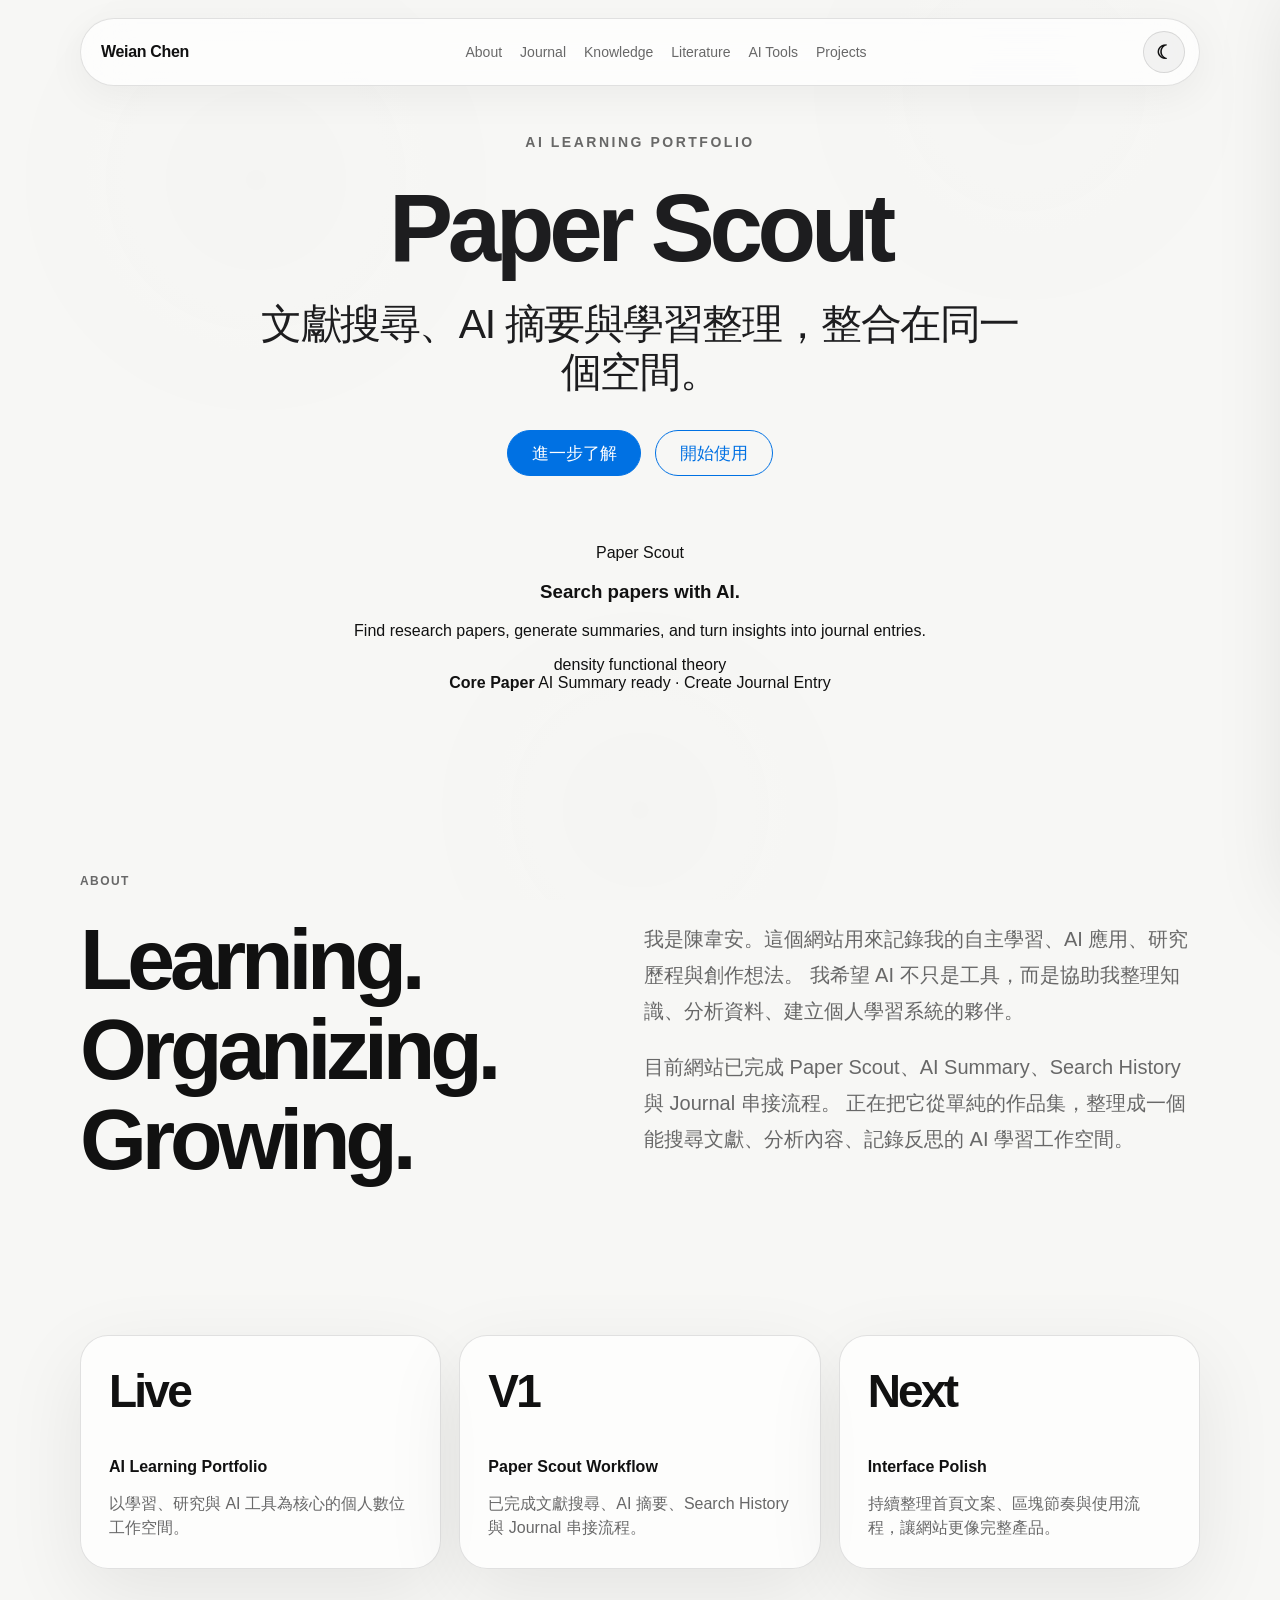
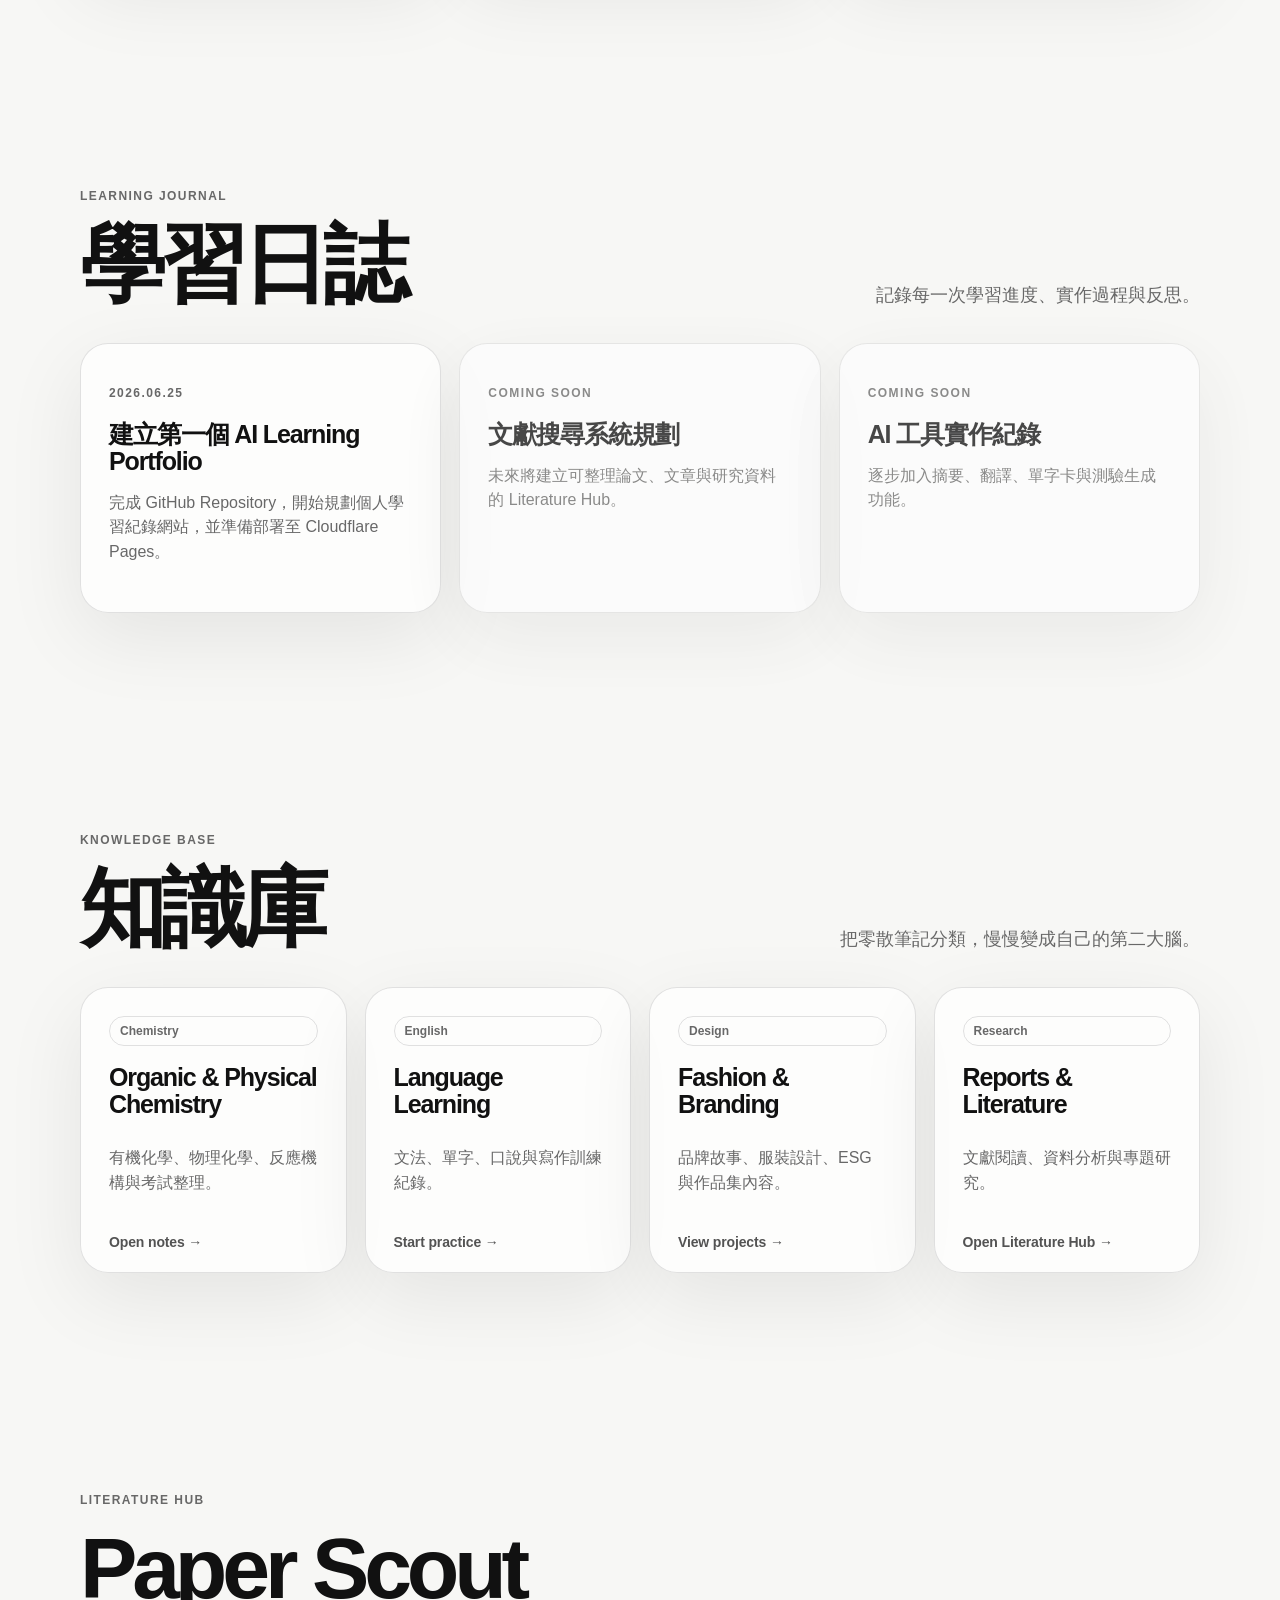
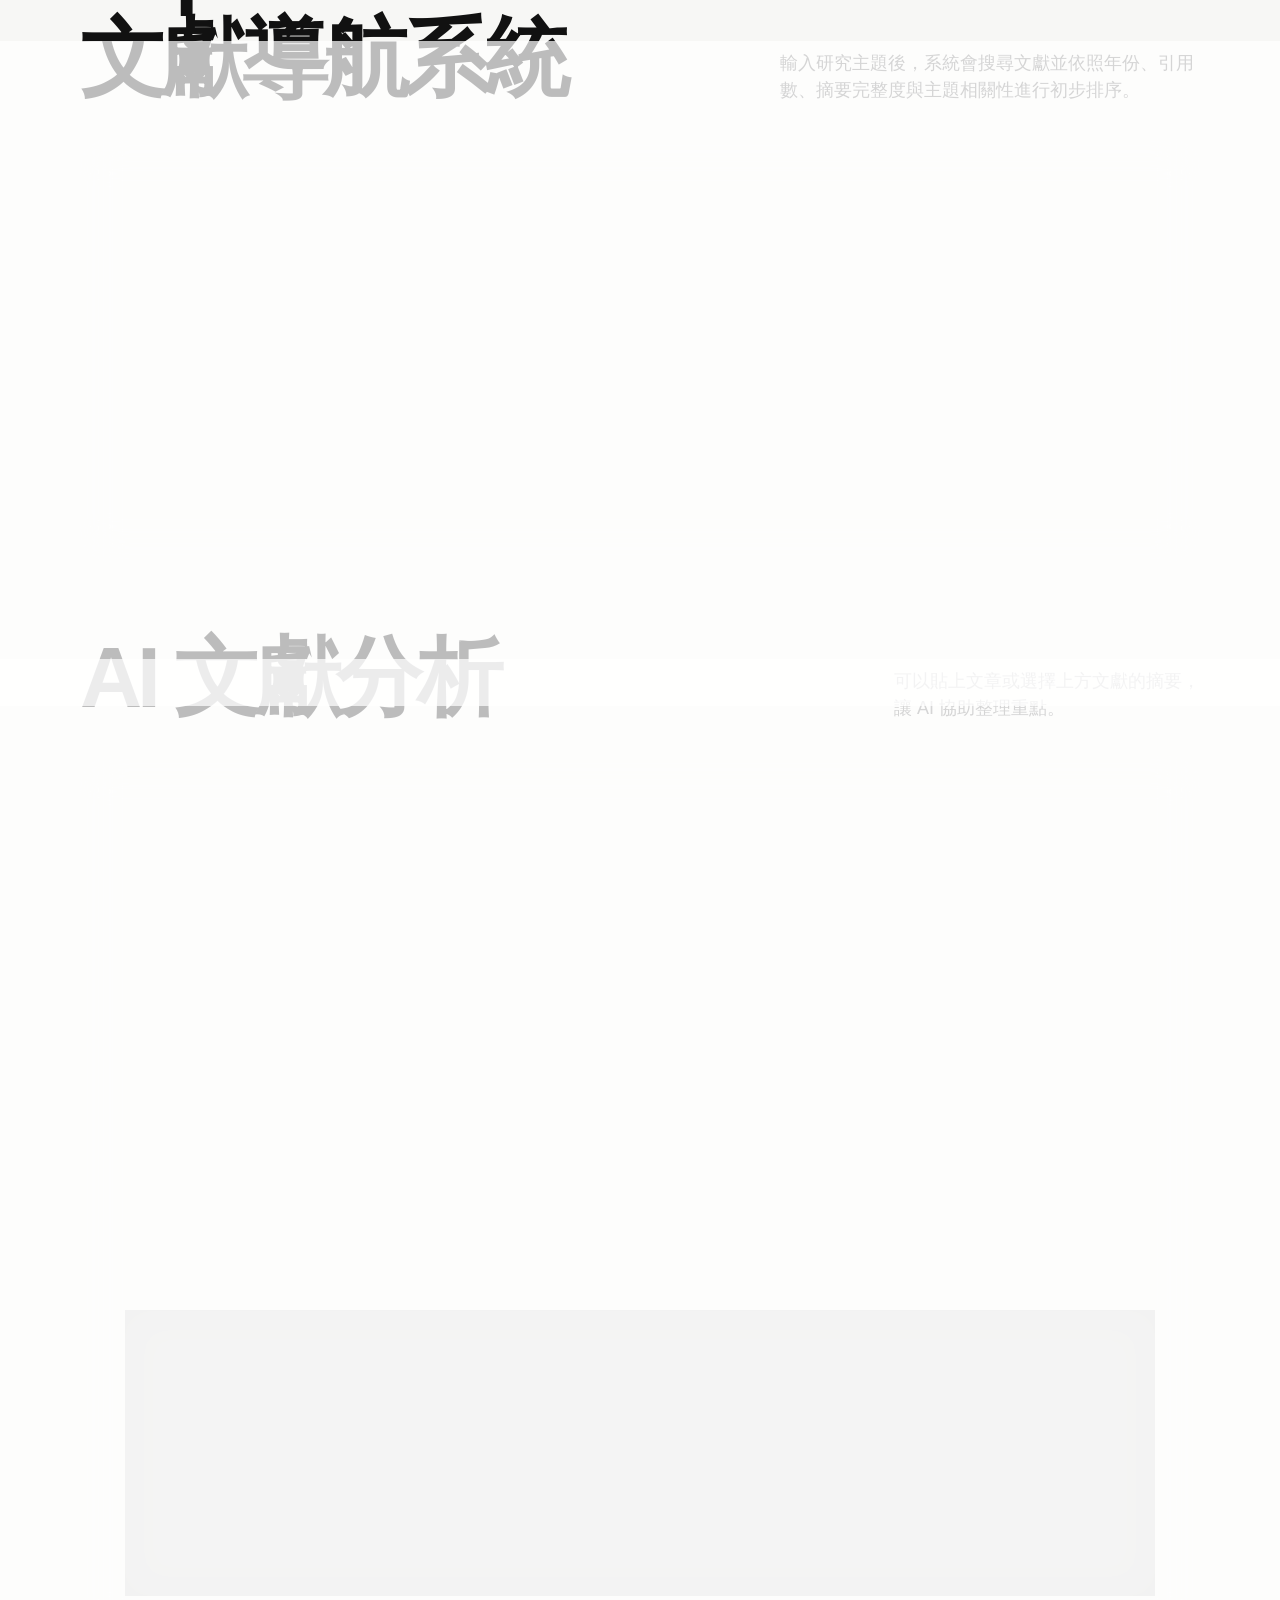
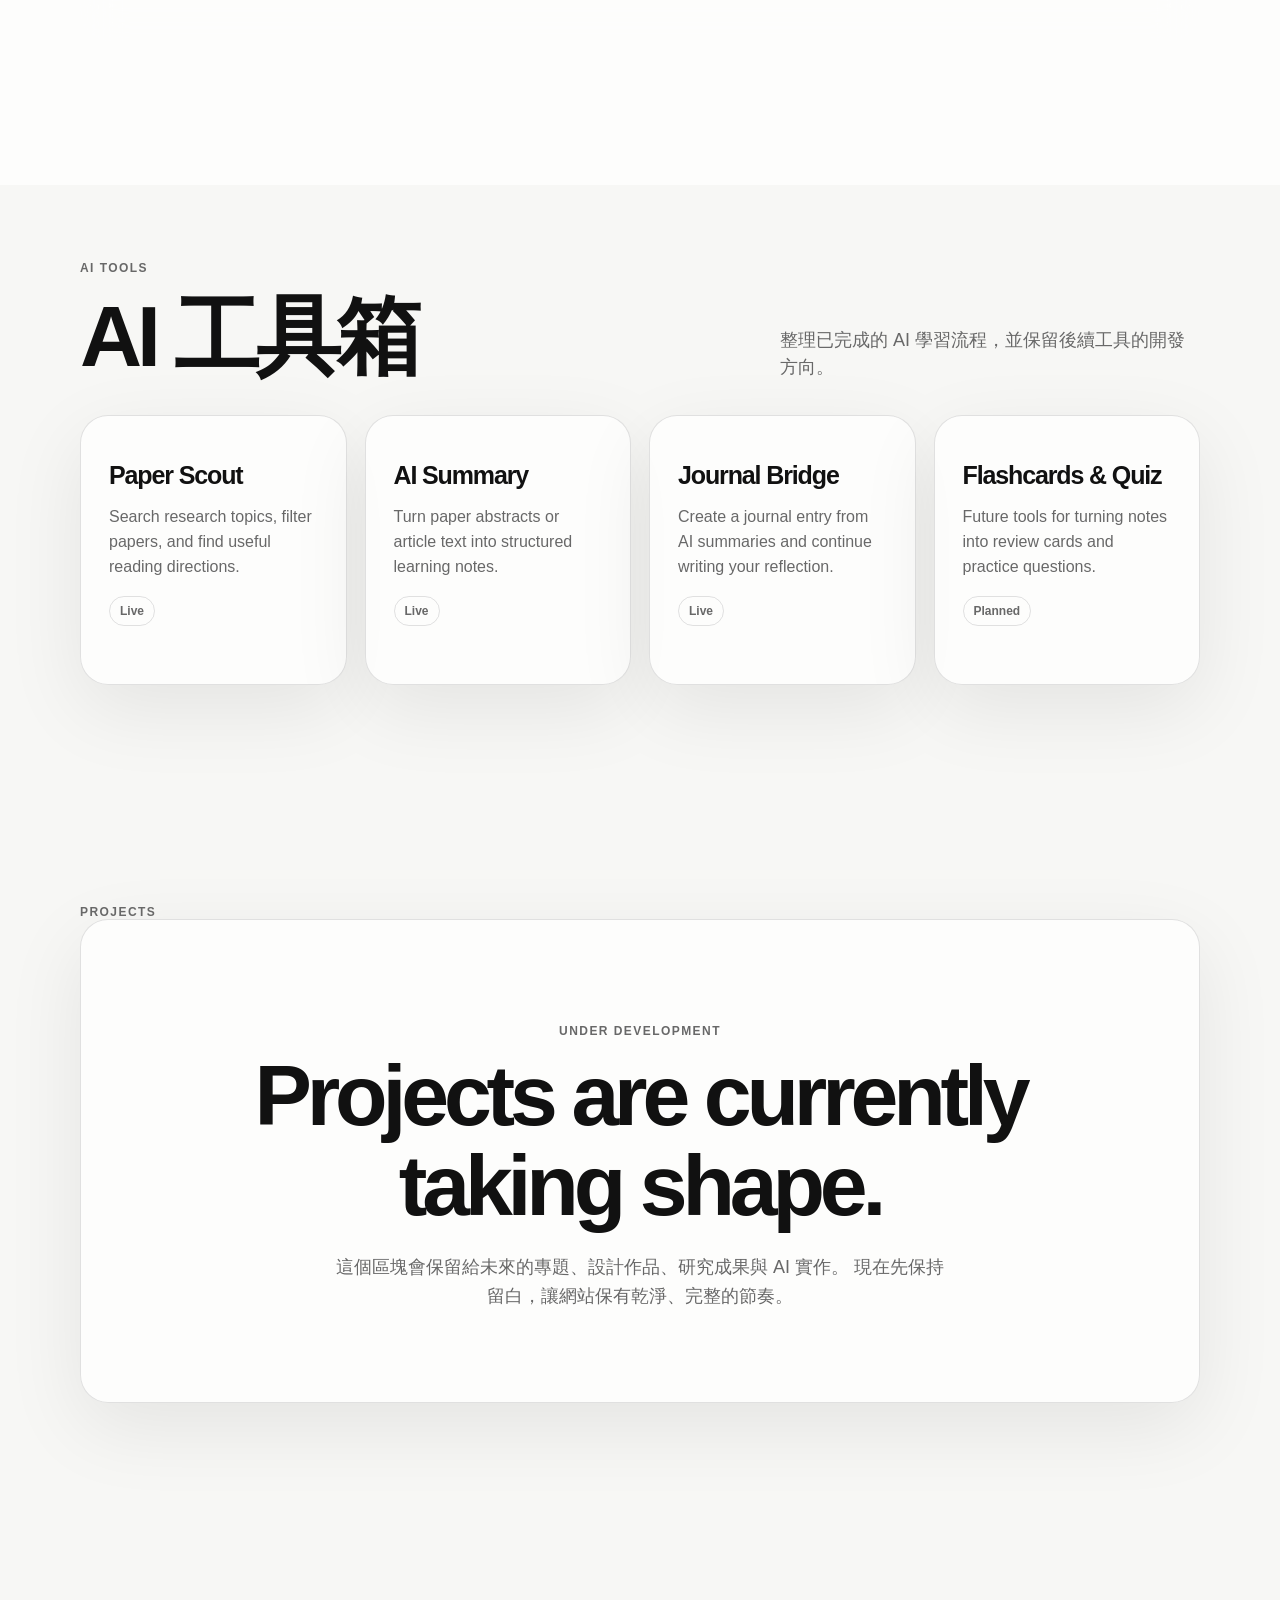
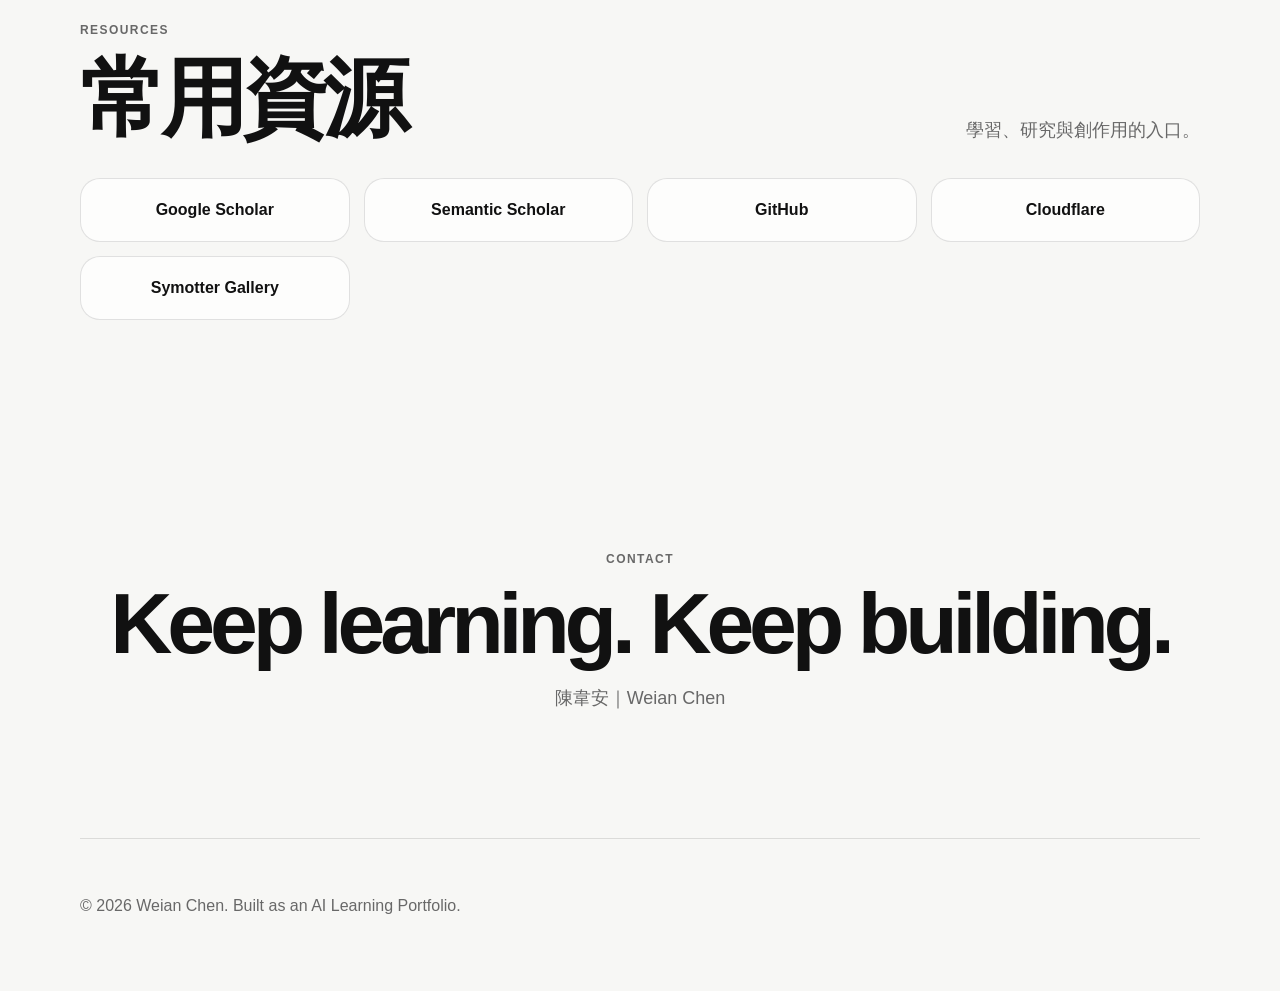
==== index.html @ 7982bd3e "Update index.html" ====
<!DOCTYPE html>
<html lang="zh-Hant">
<head>
  <meta charset="UTF-8" />
  <meta name="viewport" content="width=device-width, initial-scale=1.0" />
  <title>陳韋安｜Weian Chen — AI Learning Portfolio</title>
  <meta name="description" content="陳韋安 Weian Chen 的 AI Learning Portfolio，記錄學習、研究、知識整理與 AI 工具探索。" />
  <link rel="stylesheet" href="styles.css" />
</head>
<body>
  <div class="grain"></div>

  <header class="site-header">
    <a class="brand" href="#home" aria-label="Back to home">Weian Chen</a>
    <nav class="nav">
      <a href="#about">About</a>
      <a href="journal.html">Journal</a>
      <a href="#knowledge">Knowledge</a>
      <a href="#literature">Literature</a>
      <a href="#tools">AI Tools</a>
      <a href="#projects">Projects</a>
    </nav>
    <button class="theme-toggle" id="themeToggle" aria-label="Toggle dark mode">☾</button>
  </header>

  <main>
 <section class="hero hero-product" id="home">
  <p class="eyebrow">AI Learning Portfolio</p>

  <h1 class="hero-product-title">Paper Scout</h1>

  <p class="hero-product-subtitle">
    文獻搜尋、AI 摘要與學習整理，整合在同一個空間。
  </p>

  <div class="hero-actions">
    <a class="button primary" href="#literature">進一步了解</a>
    <a class="button ghost" href="#literature">開始使用</a>
  </div>

  <div class="hero-product-preview">
    <div class="preview-window">
      <div class="preview-topbar">
        <span></span>
        <span></span>
        <span></span>
      </div>

      <div class="preview-content">
        <p class="preview-label">Paper Scout</p>
        <h3>Search papers with AI.</h3>
        <p>Find research papers, generate summaries, and turn insights into journal entries.</p>

        <div class="preview-search">
          density functional theory
        </div>

        <div class="preview-card">
          <strong>Core Paper</strong>
          <span>AI Summary ready · Create Journal Entry</span>
        </div>
      </div>
    </div>
  </div>
</section>

    <section class="section about-section" id="about">
      <div class="section-label">About</div>
      <div class="split">
        <div>
         <h2>
Learning.<br>
Organizing.<br>
Growing.
</h2>
        </div>
        <div class="copy">
          <p>
            我是陳韋安。這個網站用來記錄我的自主學習、AI 應用、研究歷程與創作想法。
            我希望 AI 不只是工具，而是協助我整理知識、分析資料、建立個人學習系統的夥伴。
          </p>
          <p>
  目前網站已完成 Paper Scout、AI Summary、Search History 與 Journal 串接流程。
  正在把它從單純的作品集，整理成一個能搜尋文獻、分析內容、記錄反思的 AI 學習工作空間。
</p>
        </div>
      </div>
    </section>

   <section class="section dashboard">
  <div class="metric-card">
    <span class="metric-number">Live</span>
    <span class="metric-title">AI Learning Portfolio</span>
    <p>以學習、研究與 AI 工具為核心的個人數位工作空間。</p>
  </div>

  <div class="metric-card">
    <span class="metric-number">V1</span>
    <span class="metric-title">Paper Scout Workflow</span>
    <p>已完成文獻搜尋、AI 摘要、Search History 與 Journal 串接流程。</p>
  </div>

  <div class="metric-card">
    <span class="metric-number">Next</span>
    <span class="metric-title">Interface Polish</span>
    <p>持續整理首頁文案、區塊節奏與使用流程，讓網站更像完整產品。</p>
  </div>
</section>

    <section class="section" id="journal">
      <div class="section-label">Learning Journal</div>
      <div class="section-heading">
        <h2>學習日誌</h2>
        <p>記錄每一次學習進度、實作過程與反思。</p>
      </div>

      <div class="journal-grid">
        <article class="journal-card">
          <p class="date">2026.06.25</p>
          <h3>建立第一個 AI Learning Portfolio</h3>
          <p>
            完成 GitHub Repository，開始規劃個人學習紀錄網站，並準備部署至 Cloudflare Pages。
          </p>
        </article>

        <article class="journal-card muted">
          <p class="date">Coming Soon</p>
          <h3>文獻搜尋系統規劃</h3>
          <p>
            未來將建立可整理論文、文章與研究資料的 Literature Hub。
          </p>
        </article>

        <article class="journal-card muted">
          <p class="date">Coming Soon</p>
          <h3>AI 工具實作紀錄</h3>
          <p>
            逐步加入摘要、翻譯、單字卡與測驗生成功能。
          </p>
        </article>
      </div>
    </section>

    <section class="section" id="knowledge">
      <div class="section-label">Knowledge Base</div>
      <div class="section-heading">
        <h2>知識庫</h2>
        <p>把零散筆記分類，慢慢變成自己的第二大腦。</p>
      </div>

     <div class="knowledge-grid">
  <a href="journal.html" class="topic-card knowledge-link">
    <span>Chemistry</span>
    <h3>Organic & Physical Chemistry</h3>
    <p>有機化學、物理化學、反應機構與考試整理。</p>
    <small class="card-link-text">Open notes →</small>
  </a>

  <a href="journal.html" class="topic-card knowledge-link">
    <span>English</span>
    <h3>Language Learning</h3>
    <p>文法、單字、口說與寫作訓練紀錄。</p>
    <small class="card-link-text">Start practice →</small>
  </a>

  <a href="#projects" class="topic-card knowledge-link">
    <span>Design</span>
    <h3>Fashion & Branding</h3>
    <p>品牌故事、服裝設計、ESG 與作品集內容。</p>
    <small class="card-link-text">View projects →</small>
  </a>

  <a href="#literature" class="topic-card knowledge-link">
    <span>Research</span>
    <h3>Reports & Literature</h3>
    <p>文獻閱讀、資料分析與專題研究。</p>
    <small class="card-link-text">Open Literature Hub →</small>
  </a>
</div>
    </section>

<section class="section literature-section" id="literature">
  <div class="section-label">Literature Hub</div>
  <div class="section-heading">
    <h2>Paper Scout <br />
      文獻導航系統</h2>
    <p>
  輸入研究主題後，系統會搜尋文獻並依照年份、引用數、摘要完整度與主題相關性進行初步排序。
</p>
  </div>

  <div class="paper-search-panel">
   
<div class="paper-search-header">
  <div class="paper-search-title-block">
    <p class="tiny">Research Topic</p>


<div class="paper-title-row">
  <h3>搜尋研究主題</h3>

  <p class="paper-search-note">
    目前資料來源：OpenAlex。評分僅作為初步閱讀優先度參考。
  </p>

  <button
    type="button"
    class="history-trigger"
    id="historyOpenButton"
    aria-label="Open search history"
  >
    History
  </button>
</div>

  </div>
</div>



   <div class="paper-search-bar">
  <div class="paper-input-wrap">
    <input
      type="text"
      id="paperQuery"
      placeholder="例如：high entropy alloy, density functional theory, catalysis"
    />
    <button
      type="button"
      class="paper-clear-button"
      id="paperClearButton"
      aria-label="Clear search"
    >
      ×
    </button>
  </div>

  <button class="button primary" id="paperSearchButton">Search Papers</button>
</div>

    <div class="topic-chips">
      <button type="button" data-topic="high entropy alloy">high entropy alloy</button>
      <button type="button" data-topic="density functional theory">density functional theory</button>
      <button type="button" data-topic="catalysis">catalysis</button>
    </div>

    <div class="reading-filter" id="readingFilter">
  <button type="button" class="active" data-reading-filter="all">
    All <span class="filter-count">0</span>
  </button>
  <button type="button" data-reading-filter="start">
    Start Here <span class="filter-count">0</span>
  </button>
  <button type="button" data-reading-filter="core">
    Core <span class="filter-count">0</span>
  </button>
  <button type="button" data-reading-filter="explore">
    Explore <span class="filter-count">0</span>
  </button>
</div>

    <div id="paperStatus" class="paper-status">
      請輸入關鍵字開始搜尋。
    </div>

    <div id="paperResults" class="paper-results"></div>
  </div>
 <div class="history-backdrop" id="historyBackdrop" hidden></div>


  <aside
    class="history-drawer"
    id="historyDrawer"
    aria-hidden="true"
  >
    <div class="history-drawer-header">
      <div>
        <p class="tiny">Research Memory</p>
        <h3>Search History</h3>
      </div>


  <button
    type="button"
    class="history-close"
    id="historyCloseButton"
    aria-label="Close search history"
  >
    ×
  </button>
</div>

<div class="history-list" id="historyList">
  <div class="history-empty">
    <p>No search history yet.</p>
    <span>搜尋文獻後，紀錄會出現在這裡。</span>
  </div>
</div>

<button
  type="button"
  class="history-clear"
  id="historyClearButton"
>
  Clear History
</button>

  </aside>

  <div class="section-heading literature-analysis-title">
    <h2>AI 文獻分析</h2>
    <p>
  可以貼上文章或選擇上方文獻的摘要，<br />
  讓 AI 協助整理重點。
</p>
  </div>

  <div class="literature-panel">
    <div class="upload-box">
      <input type="file" id="fileInput" accept=".txt,.md,.pdf,.doc,.docx" hidden />
      <button class="upload-button" id="uploadButton">Upload Paper or Article</button>
      <p id="fileName">支援 TXT 示範摘要；PDF / DOC 會先顯示等待串接 AI。</p>
    </div>

    <div class="text-area-wrap">
  <label for="articleText">或貼上一段文章：</label>

  <div class="article-textarea-shell">
    <textarea id="articleText" placeholder="Paste article text here..."></textarea>

    <button
      type="button"
      class="article-clear-button"
      id="articleClearButton"
      aria-label="Clear article text"
      hidden
    >
      Clear
    </button>
  </div>

  <button class="button primary" id="summaryButton">Generate Summary</button>
</div>

   <div class="summary-output" id="summaryOutput" data-state="empty">
  <p class="output-title">AI Research Assistant</p>

  <div class="summary-body" id="summaryBody">
    <div class="summary-empty">
      <div class="summary-empty-icon">✦</div>
      <p>你的摘要結果會出現在這裡。</p>
      <span>貼上文章內容後，選擇分析方式並開始生成。</span>
    </div>
  </div>
</div>
  </div>
</section>

    <section class="section" id="tools">
  <div class="section-label">AI Tools</div>
  <div class="section-heading">
    <h2>AI 工具箱</h2>
    <p>整理已完成的 AI 學習流程，並保留後續工具的開發方向。</p>
  </div>

  <div class="tool-grid">
    <div class="tool-card">
      <h3>Paper Scout</h3>
      <p>Search research topics, filter papers, and find useful reading directions.</p>
      <span>Live</span>
    </div>

    <div class="tool-card">
      <h3>AI Summary</h3>
      <p>Turn paper abstracts or article text into structured learning notes.</p>
      <span>Live</span>
    </div>

    <div class="tool-card">
      <h3>Journal Bridge</h3>
      <p>Create a journal entry from AI summaries and continue writing your reflection.</p>
      <span>Live</span>
    </div>

    <div class="tool-card">
      <h3>Flashcards & Quiz</h3>
      <p>Future tools for turning notes into review cards and practice questions.</p>
      <span>Planned</span>
    </div>
  </div>
</section>
    <section class="section projects-section" id="projects">
      <div class="section-label">Projects</div>
      <div class="empty-state">
        <p class="tiny">Under Development</p>
        <h2>Projects are currently taking shape.</h2>
        <p>
          這個區塊會保留給未來的專題、設計作品、研究成果與 AI 實作。
          現在先保持留白，讓網站保有乾淨、完整的節奏。
        </p>
      </div>
    </section>

    <section class="section resources-section">
      <div class="section-label">Resources</div>
      <div class="section-heading">
        <h2>常用資源</h2>
        <p>學習、研究與創作用的入口。</p>
      </div>

      <div class="resource-row">
  <a href="https://scholar.google.com/" target="_blank" rel="noreferrer">Google Scholar</a>
  <a href="https://www.semanticscholar.org/" target="_blank" rel="noreferrer">Semantic Scholar</a>
  <a href="https://github.com/" target="_blank" rel="noreferrer">GitHub</a>
  <a href="https://www.cloudflare.com/" target="_blank" rel="noreferrer">Cloudflare</a>
  <a href="https://symotter.org/gallery" target="_blank" rel="noreferrer">Symotter Gallery</a>
</div>
    </section>

    <section class="section contact-section" id="contact">
      <p class="eyebrow">Contact</p>
      <h2>Keep learning. Keep building.</h2>
      <p>陳韋安｜Weian Chen</p>
    </section>
  </main>

  <footer class="footer">
    <p>© 2026 Weian Chen. Built as an AI Learning Portfolio.</p>
  </footer>

  <script src="script.js"></script>
</body>
</html>
---- styles.css ----
:root {
  --bg: #f7f7f5;
  --surface: rgba(255, 255, 255, 0.72);
  --text: #111111;
  --muted: #686868;
  --line: rgba(17, 17, 17, 0.12);
  --soft: rgba(17, 17, 17, 0.045);
  --shadow: 0 24px 80px rgba(0, 0, 0, 0.08);
  --radius: 28px;
}

:root.dark {
  --bg: #050505;
  --surface: rgba(22, 22, 24, 0.72);
  --text: #f5f5f7;
  --muted: #a1a1a6;
  --line: rgba(255, 255, 255, 0.14);
  --soft: rgba(255, 255, 255, 0.06);
  --shadow: 0 24px 80px rgba(0, 0, 0, 0.42);
}

* {
  box-sizing: border-box;
}

html {
  scroll-behavior: smooth;
}

body {
  margin: 0;
  font-family: -apple-system, BlinkMacSystemFont, "SF Pro Display", "Inter", "Segoe UI", sans-serif;
  background: var(--bg);
  color: var(--text);
  transition: background 0.35s ease, color 0.35s ease;
}

a {
  color: inherit;
  text-decoration: none;
}

.grain {
  pointer-events: none;
  position: fixed;
  inset: 0;
  opacity: 0.28;
  background-image:
    radial-gradient(circle at 20% 20%, rgba(120, 120, 120, 0.06), transparent 24%),
    radial-gradient(circle at 80% 10%, rgba(120, 120, 120, 0.05), transparent 22%),
    radial-gradient(circle at 50% 90%, rgba(120, 120, 120, 0.06), transparent 25%);
  z-index: -1;
}

.site-header {
  position: fixed;
  top: 18px;
  left: 50%;
  transform: translateX(-50%);
  width: min(1120px, calc(100% - 32px));
  z-index: 10;
  display: flex;
  align-items: center;
  justify-content: space-between;
  gap: 16px;
  padding: 12px 14px 12px 20px;
  border: 1px solid var(--line);
  border-radius: 999px;
  backdrop-filter: blur(24px);
  -webkit-backdrop-filter: blur(24px);
  background: var(--surface);
  box-shadow: 0 10px 40px rgba(0, 0, 0, 0.05);
}

.brand {
  font-weight: 650;
  letter-spacing: -0.02em;
}

.nav {
  display: flex;
  align-items: center;
  gap: 18px;
  font-size: 14px;
  color: var(--muted);
}

.nav a {
  transition: color 0.2s ease;
}

.nav a:hover {
  color: var(--text);
}

.theme-toggle {
  width: 42px;
  height: 42px;
  border: 1px solid var(--line);
  border-radius: 999px;
  background: var(--soft);
  color: var(--text) !important;
  cursor: pointer;
  display: grid;
  place-items: center;
  font-size: 19px;
  font-weight: 600;
  line-height: 1;
  transition:
    opacity 0.18s ease,
    transform 0.18s ease,
    background-color 0.35s ease,
    color 0.35s ease,
    border-color 0.35s ease !important;
}

.theme-toggle:active {
  transform: scale(0.92);
}

.theme-toggle.icon-fade {
  opacity: 0;
  transform: scale(0.86);
}

.hero {
  min-height: 100vh;
  display: grid;
  place-items: center;
  text-align: center;
  padding: 140px 24px 80px;
  position: relative;
}

.eyebrow,
.section-label,
.date,
.tiny {
  color: var(--muted);
  text-transform: uppercase;
  letter-spacing: 0.12em;
  font-size: 12px;
  font-weight: 700;
}

.hero h1 {
  margin: 20px 0 18px;
  font-size: clamp(64px, 12vw, 168px);
  line-height: 0.88;
  letter-spacing: -0.075em;
  font-weight: 780;
}

.hero h1 span {
  color: var(--muted);
  font-size: 0.62em;
  letter-spacing: -0.06em;
}

.hero-subtitle {
  max-width: 720px;
  margin: 0 auto;
  color: var(--muted);
  font-size: clamp(34px, 6vw, 72px);
  line-height: 1.18;
  letter-spacing: -0.035em;
}

.hero-actions {
  margin-top: 38px;
  display: flex;
  justify-content: center;
  gap: 12px;
  flex-wrap: wrap;
}

.button {
  display: inline-flex;
  align-items: center;
  justify-content: center;
  min-height: 46px;
  padding: 0 22px;
  border-radius: 999px;
  font-weight: 650;
  border: 1px solid var(--line);
  transition: transform 0.2s ease, background 0.2s ease;
}

.button:hover,
.upload-button:hover {
  transform: translateY(-2px);
}

.button.primary {
  background: var(--text);
  color: var(--bg);
}

.button.ghost {
  background: var(--surface);
  color: var(--text);
}

.scroll-indicator {
  position: absolute;
  bottom: 28px;
  color: var(--muted);
  font-size: 13px;
}

.section {
  width: min(1120px, calc(100% - 32px));
  margin: 0 auto;
  padding: 110px 0;
}

.split {
  display: grid;
  grid-template-columns: 1fr 1fr;
  gap: 8px;
  align-items: center;
  margin-top: 26px;
}

h2 {
  margin: 0;
  font-size: clamp(38px, 7vw, 86px);
  line-height: 1.05;
  letter-spacing: -0.06em;
}

.copy {
  color: var(--muted);
  font-size: 20px;
  line-height: 1.8;
  max-width: 700px;
  padding-left: 0;
}

.copy p:first-child {
  margin-top: 0;
}

.section-heading {
  display: flex;
  justify-content: space-between;
  gap: 28px;
  align-items: end;
  margin-top: 16px;
  margin-bottom: 34px;
}

.section-heading p {
  max-width: 420px;
  color: var(--muted);
  font-size: 18px;
  line-height: 1.5;
  margin: 0;
}

.dashboard {
  display: grid;
  grid-template-columns: repeat(3, 1fr);
  gap: 18px;
  padding-top: 40px;
}

.metric-card,
.journal-card,
.topic-card,
.tool-card,
.literature-panel,
.empty-state {
  border: 1px solid var(--line);
  background: var(--surface);
  border-radius: var(--radius);
  box-shadow: var(--shadow);
}

.metric-card {
  padding: 28px;
  min-height: 220px;
}

.metric-number {
  display: block;
  font-size: 46px;
  letter-spacing: -0.06em;
  font-weight: 760;
  margin-bottom: 40px;
}

.metric-title {
  display: block;
  font-weight: 720;
  margin-bottom: 8px;
}

.metric-card p {
  color: var(--muted);
  line-height: 1.5;
  margin-bottom: 0;
}

.journal-grid,
.knowledge-grid,
.tool-grid {
  display: grid;
  grid-template-columns: repeat(3, 1fr);
  gap: 18px;
}

.knowledge-grid,
.tool-grid {
  grid-template-columns: repeat(4, 1fr);
}

.journal-card,
.topic-card,
.tool-card {
  padding: 28px;
  min-height: 270px;
  transition: transform 0.25s ease, border-color 0.25s ease;
}

.journal-card:hover,
.topic-card:hover,
.tool-card:hover {
  transform: translateY(-4px);
  border-color: rgba(120, 120, 120, 0.36);
}

.journal-card h3,
.topic-card h3,
.tool-card h3 {
  margin: 18px 0 12px;
  font-size: 25px;
  line-height: 1.08;
  letter-spacing: -0.045em;
}

.journal-card p,
.topic-card p,
.tool-card p {
  color: var(--muted);
  line-height: 1.55;
}

.journal-card.muted {
  opacity: 0.76;
}

.topic-card span,
.tool-card span {
  display: inline-block;
  padding: 7px 10px;
  border: 1px solid var(--line);
  border-radius: 999px;
  color: var(--muted);
  font-size: 12px;
  font-weight: 700;
}

.knowledge-link {
  display: block;
  color: inherit;
  text-decoration: none;
  cursor: pointer;
}

.card-link-text {
  display: inline-block;
  margin-top: 28px;
  color: var(--text);
  font-size: 14px;
  font-weight: 700;
  opacity: 0;
  transform: translateY(6px);
  transition: opacity 0.22s ease, transform 0.22s ease;
}

.knowledge-link:hover .card-link-text {
  opacity: 0.72;
  transform: translateY(0);
}

.literature-panel {
  padding: clamp(22px, 5vw, 44px);
  display: grid;
  gap: 22px;
}

.upload-box {
  border: 1px dashed var(--line);
  border-radius: 22px;
  padding: 24px;
  text-align: center;
  background: var(--soft);
}

.upload-button {
  min-height: 48px;
  padding: 0 24px;
  border: none;
  border-radius: 999px;
  background: var(--text);
  color: var(--bg);
  font-weight: 700;
  cursor: pointer;
  transition: transform 0.2s ease;
}

.upload-box p {
  margin-bottom: 0;
  color: var(--muted);
}

.text-area-wrap {
  display: grid;
  gap: 10px;
}

.text-area-wrap label {
  color: var(--muted);
  font-weight: 650;
}

textarea {
  width: 100%;
  min-height: 180px;
  resize: vertical;
  border: 1px solid var(--line);
  border-radius: 22px;
  background: var(--bg);
  color: var(--text);
  padding: 18px;
  font: inherit;
  line-height: 1.55;
}

.paper-search-panel {
  border: 1px solid var(--line);
  border-radius: 28px;
  padding: 32px;
  background: var(--surface);
  box-shadow: var(--shadow);
  margin-bottom: 70px;
}

.paper-search-header {
  display: flex;
  justify-content: space-between;
  gap: 24px;
  align-items: flex-start;
  margin-bottom: 24px;
}

.paper-search-header h3 {
  margin: 4px 0 0;
  font-size: 32px;
  letter-spacing: -0.04em;
}

.paper-search-note {
  max-width: 420px;
  color: var(--muted);
  line-height: 1.6;
  margin: 0;
}

.paper-search-bar {
  display: grid !important;
  grid-template-columns: minmax(0, 1fr) auto;
  gap: 16px;
  align-items: center;
  width: 100%;
  margin-bottom: 16px;
}

.paper-input-wrap {
  position: relative;
  width: 100%;
  min-width: 0;
}

.paper-input-wrap input {
  width: 100%;
  box-sizing: border-box;
  padding: 16px 56px 16px 20px;
  border: 1px solid var(--line);
  border-radius: 999px;
  font-size: 16px;
  background: var(--soft);
  color: var(--text);
  outline: none;
  transition: border-color 0.22s ease, box-shadow 0.22s ease, background 0.22s ease, transform 0.18s ease;
}

.paper-input-wrap input:focus {
  border-color: rgba(0, 0, 0, 0.28);
  box-shadow:
    0 0 0 4px rgba(0, 0, 0, 0.06),
    0 14px 36px rgba(0, 0, 0, 0.08);
  transform: translateY(-1px);
}

:root.dark .paper-input-wrap input:focus {
  border-color: rgba(255, 255, 255, 0.32);
  box-shadow:
    0 0 0 4px rgba(255, 255, 255, 0.08),
    0 14px 36px rgba(0, 0, 0, 0.32);
}

.paper-clear-button {
  position: absolute;
  top: 50%;
  right: 18px;
  transform: translateY(-50%);
  border: none;
  background: transparent;
  color: var(--text);
  font-size: 22px;
  font-weight: 300;
  line-height: 1;
  cursor: pointer;
  opacity: 0;
  pointer-events: none;
  z-index: 3;
  transition: opacity 0.18s ease;
}

.paper-clear-button.show {
  opacity: 1;
  pointer-events: auto;
}

.paper-clear-button:hover {
  opacity: 0.6;
}

#paperSearchButton {
  flex: none !important;
  width: 150px;
  min-width: 150px;
  height: 56px;
  white-space: nowrap;
  border-radius: 999px;
  display: inline-flex;
  align-items: center;
  justify-content: center;
  position: relative;
  z-index: 2;
  overflow: hidden;
  transition: transform 0.18s ease, opacity 0.18s ease, background 0.25s ease, color 0.25s ease;
}

#paperSearchButton:active {
  transform: scale(0.96);
}

#paperSearchButton.is-searching {
  cursor: wait;
  opacity: 0.78;
}

#paperSearchButton:disabled {
  pointer-events: none;
}

.paper-search-bar:focus-within #paperSearchButton {
  transform: translateY(-1px);
  box-shadow: 0 16px 34px rgba(0, 0, 0, 0.16);
}

.topic-chips {
  display: flex;
  flex-wrap: wrap;
  gap: 10px;
  margin-bottom: 20px;
}

.topic-chips button {
  border: 1px solid var(--line);
  background: var(--soft);
  color: var(--muted);
  border-radius: 999px;
  padding: 9px 14px;
  cursor: pointer;
  font-weight: 650;
  position: relative;
  overflow: hidden;
  transition: transform 0.18s ease, background 0.22s ease, color 0.22s ease, border-color 0.22s ease, box-shadow 0.22s ease;
}

.topic-chips button:hover {
  transform: translateY(-2px);
  color: var(--text);
  border-color: rgba(120, 120, 120, 0.28);
  box-shadow: 0 12px 28px rgba(0, 0, 0, 0.08);
}

.topic-chips button:active {
  transform: scale(0.96);
}

.reading-filter {
  display: inline-flex;
  align-items: center;
  gap: 6px;
  margin: 18px 0 4px;
  padding: 6px;
  border-radius: 999px;
  background: rgba(120, 120, 120, 0.08);
  border: 1px solid rgba(120, 120, 120, 0.16);
}

.reading-filter button {
  border: none;
  border-radius: 999px;
  padding: 9px 14px;
  background: transparent;
  color: var(--muted);
  font-size: 14px;
  font-weight: 700;
  cursor: pointer;
  transition: background 0.22s ease, color 0.22s ease, transform 0.18s ease;
}

.reading-filter button:hover {
  color: var(--text);
}

.reading-filter button.active {
  background: var(--text);
  color: var(--bg);
}

.reading-filter button:active {
  transform: scale(0.96);
}

.filter-count {
  margin-left: 4px;
  opacity: 0.65;
  font-size: 12px;
}

.paper-status {
  color: var(--muted);
  font-size: 15px;
  margin: 12px 0 20px;
}

.paper-results {
  display: grid;
  gap: 18px;
}

.paper-card {
  border: 1px solid var(--line);
  border-radius: 24px;
  padding: 24px;
  background: var(--soft);
  animation: paper-card-in 0.42s ease both;
  transition: transform 0.22s ease, box-shadow 0.22s ease, border-color 0.22s ease, background 0.22s ease;
}

.paper-card:not(.skeleton-card):hover {
  transform: translateY(-4px);
  box-shadow:
    0 24px 70px rgba(0, 0, 0, 0.1),
    inset 0 1px 0 rgba(255, 255, 255, 0.5);
  border-color: rgba(0, 0, 0, 0.16);
}

.paper-card-top {
  display: flex;
  justify-content: space-between;
  gap: 24px;
  align-items: flex-start;
}

.paper-priority {
  margin: 0 0 8px;
  color: var(--muted);
  font-weight: 750;
  font-size: 14px;
}

.paper-card h3 {
  margin: 0;
  font-size: 24px;
  line-height: 1.25;
  letter-spacing: -0.03em;
}

.paper-score {
  position: relative;
  overflow: hidden;
  width: 76px;
  min-width: 84px;
  height: 76px;
  padding: 0;
  border-radius: 20px;
  background: var(--text);
  color: var(--bg);
  display: flex !important;
  flex-direction: column;
  align-items: center !important;
  justify-content: center !important;
  text-align: center;
  gap: 6px;
  transition: transform 0.22s ease, box-shadow 0.22s ease;
  box-shadow: 0 14px 34px rgba(0, 0, 0, 0.14);
}

.paper-score::after {
  content: "";
  position: absolute;
  inset: 1px;
  border-radius: inherit;
  background: linear-gradient(135deg, rgba(255, 255, 255, 0.22), transparent 48%);
  pointer-events: none;
}

.paper-card:hover .paper-score {
  transform: scale(1.04);
  box-shadow: 0 18px 42px rgba(0, 0, 0, 0.2);
}

.paper-score span,
.paper-score small {
  position: relative;
  z-index: 1;
}

.paper-score span {
  display: block;
  line-height: 1;
  margin: 0;
  font-size: 30px;
  font-weight: 800;
}

.paper-score small {
  display: block;
  margin: 0;
  width: 100%;
  max-width: none;
  text-align: center;
  line-height: 1.1;
  font-size: 13px;
  font-weight: 500;
  opacity: 0.75;
}

.paper-meta,
.paper-authors,
.paper-abstract {
  color: var(--muted);
  line-height: 1.65;
}

.paper-meta {
  margin-top: 16px;
  font-weight: 700;
}

.paper-tags {
  display: flex;
  flex-wrap: wrap;
  gap: 8px;
  margin: 14px 0;
}

.paper-tags span {
  border: 1px solid var(--line);
  border-radius: 999px;
  padding: 6px 10px;
  color: var(--muted);
  font-size: 13px;
}

.paper-reasons {
  margin-top: 14px;
  color: var(--muted);
}

.paper-reasons strong {
  color: var(--text);
}

.paper-reasons ul {
  margin: 8px 0 0;
  padding-left: 20px;
}

.paper-actions {
  display: flex;
  gap: 10px;
  margin-top: 18px;
}

.paper-actions button {
  border: 1px solid var(--line);
  background: var(--text);
  color: var(--bg);
  border-radius: 999px;
  padding: 10px 16px;
  font-weight: 750;
  cursor: pointer;
  position: relative;
  overflow: hidden;
  transition: transform 0.18s ease, background 0.22s ease, color 0.22s ease, border-color 0.22s ease, box-shadow 0.22s ease;
}

.paper-actions button:last-child {
  background: transparent;
  color: var(--text);
}

.paper-actions button:hover {
  transform: translateY(-2px);
  box-shadow: 0 10px 24px rgba(0, 0, 0, 0.1);
}

.paper-actions button:active {
  transform: scale(0.96);
}

.paper-empty {
  padding: 24px;
  border: 1px dashed var(--line);
  border-radius: 20px;
  color: var(--muted);
}

.paper-pagination {
  display: flex;
  justify-content: center;
  align-items: center;
  gap: 14px;
  margin-top: 24px;
}

.paper-pagination button {
  border: 1px solid var(--line);
  background: var(--text);
  color: var(--bg);
  border-radius: 999px;
  padding: 10px 16px;
  font-weight: 750;
  cursor: pointer;
  transition: opacity 0.2s ease, transform 0.2s ease, background-color 0.2s ease, color 0.2s ease;
}

.paper-pagination button:hover:not(:disabled) {
  transform: translateY(-2px);
}

.paper-pagination button:disabled {
  opacity: 0.35;
  cursor: not-allowed;
}

.paper-pagination span {
  color: var(--muted);
  font-size: 14px;
  font-weight: 650;
}

.literature-analysis-title {
  margin-top: 40px;
}

.summary-output {
  height: clamp(590px, 68vh, 680px);
  max-height: clamp(590px, 68vh, 680px);
  min-height: 590px;
  display: flex;
  flex-direction: column;
  overflow: hidden;
  border: 1px solid var(--line);
  border-radius: 26px;
  background:
    linear-gradient(180deg, rgba(255, 255, 255, 0.46), rgba(255, 255, 255, 0.12)),
    var(--soft);
  box-sizing: border-box;
  transition: border-color 0.25s ease, box-shadow 0.25s ease, background 0.25s ease;
}

.summary-output:hover {
  border-color: rgba(120, 120, 120, 0.22);
  box-shadow:
    0 18px 48px rgba(0, 0, 0, 0.08),
    inset 0 1px 0 rgba(255, 255, 255, 0.45);
}

.summary-output .output-title {
  flex: 0 0 auto;
  margin: 0;
  padding: 20px 30px 14px;
  font-weight: 760;
  color: var(--text);
  border-bottom: 1px solid var(--line);
  background: rgba(255, 255, 255, 0.18);
}

.summary-output .ai-thinking,
.summary-output .ai-summary,
.summary-output .error-detail {
  flex: 1 1 auto;
  min-height: 0;
  overflow-y: auto;
  overflow-x: hidden;
  padding: 18px 30px 92px;
  box-sizing: border-box;
  -webkit-overflow-scrolling: touch;
  overscroll-behavior: auto;
  touch-action: pan-y;
  scrollbar-gutter: stable;
}

.ai-thinking {
  display: flex;
  align-items: center;
  gap: 14px;
  border-radius: 22px;
  background: rgba(120, 120, 120, 0.08);
  border: 1px solid rgba(120, 120, 120, 0.14);
}

.thinking-dot {
  width: 10px;
  height: 10px;
  border-radius: 999px;
  background: var(--text);
  opacity: 0.45;
  animation: thinking-pulse 1.2s ease-in-out infinite;
  flex: 0 0 auto;
}

.thinking-label {
  margin: 0 0 4px;
  color: var(--text);
  font-size: 14px;
  font-weight: 700;
  letter-spacing: -0.02em;
}

.thinking-text {
  margin: 0;
  min-height: 24px;
  color: var(--muted);
  font-size: 16px;
  line-height: 1.5;
  opacity: 0;
  transform: translateY(6px);
  transition: opacity 0.42s ease, transform 0.42s ease;
}

.thinking-text.show {
  opacity: 1;
  transform: translateY(0);
}

.summary-output .ai-summary {
  color: var(--muted);
  font-size: 17px;
  line-height: 1.86;
  white-space: normal;
  word-break: break-word;
  font-weight: 400;
}

.summary-output .ai-summary h2 {
  color: var(--text);
  font-size: 26px;
  line-height: 1.22;
  margin: 10px 0 14px;
  letter-spacing: -0.035em;
  font-weight: 820;
}

.summary-output .ai-summary h2:not(:first-child) {
  margin-top: 36px;
}

.summary-output .ai-summary h3 {
  color: var(--text);
  font-size: 21px;
  line-height: 1.35;
  margin: 30px 0 12px;
  letter-spacing: -0.025em;
  font-weight: 800;
}

.summary-output .ai-summary p,
.summary-output .ai-summary .summary-point,
.summary-output .ai-summary li {
  color: var(--muted);
  font-size: 17px;
  line-height: 1.86;
  font-weight: 400;
}

.summary-output .ai-summary p,
.summary-output .ai-summary .summary-point {
  margin: 0 0 22px;
}

.summary-output .ai-summary li {
  margin: 8px 0 8px 22px;
}

.summary-output .ai-summary strong {
  color: var(--text);
  font-weight: 700;
}

.summary-output .ai-summary .summary-point span {
  color: var(--muted);
  font-weight: 650;
  margin-right: 6px;
}

.summary-output .ai-summary > *:last-child {
  margin-bottom: 96px !important;
}

.error-detail {
  white-space: pre-wrap;
  word-break: break-word;
  color: var(--muted);
  font: inherit;
  line-height: 1.7;
  margin: 0;
}

.ai-summary.summary-pop {
  animation: summary-pop-in 0.48s cubic-bezier(0.22, 1, 0.36, 1) both;
  transform-origin: top center;
}

.skeleton-card {
  pointer-events: none;
  overflow: hidden;
  animation: none;
}

.skeleton-top {
  display: flex;
  justify-content: space-between;
  gap: 24px;
  align-items: flex-start;
}

.skeleton-content {
  flex: 1;
}

.skeleton-line,
.skeleton-score,
.skeleton-tags span {
  position: relative;
  overflow: hidden;
  background: rgba(120, 120, 120, 0.14);
  border-radius: 999px;
}

.skeleton-line {
  height: 14px;
  width: 100%;
  margin-bottom: 14px;
}

.skeleton-small {
  width: 34%;
  height: 12px;
  margin-bottom: 18px;
}

.skeleton-title {
  width: 82%;
  height: 24px;
  margin-bottom: 12px;
}

.skeleton-title.short {
  width: 58%;
}

.skeleton-meta {
  width: 48%;
  margin-top: 22px;
}

.skeleton-author {
  width: 64%;
}

.skeleton-line.short {
  width: 72%;
}

.skeleton-score {
  width: 72px;
  height: 72px;
  border-radius: 20px;
  flex: 0 0 auto;
}

.skeleton-tags {
  display: flex;
  gap: 8px;
  margin-top: 18px;
}

.skeleton-tags span {
  width: 86px;
  height: 28px;
}

.skeleton-line::after,
.skeleton-score::after,
.skeleton-tags span::after {
  content: "";
  position: absolute;
  inset: 0;
  transform: translateX(-100%);
  background: linear-gradient(90deg, transparent, rgba(255, 255, 255, 0.35), transparent);
  animation: skeleton-shimmer 1.35s infinite;
}

.paper-results .paper-card:not(.skeleton-card) {
  opacity: 0;
  animation: paper-card-stagger-in 0.52s cubic-bezier(0.22, 1, 0.36, 1) forwards;
}

.paper-results .paper-card:not(.skeleton-card):nth-of-type(1) {
  animation-delay: 0.04s;
}

.paper-results .paper-card:not(.skeleton-card):nth-of-type(2) {
  animation-delay: 0.11s;
}

.paper-results .paper-card:not(.skeleton-card):nth-of-type(3) {
  animation-delay: 0.18s;
}

.paper-results .paper-card:not(.skeleton-card):nth-of-type(4) {
  animation-delay: 0.25s;
}

.paper-results .paper-card:not(.skeleton-card):nth-of-type(5) {
  animation-delay: 0.32s;
}

.summary-output .ai-thinking::-webkit-scrollbar,
.summary-output .ai-summary::-webkit-scrollbar,
.summary-output .error-detail::-webkit-scrollbar {
  width: 14px;
}

.summary-output .ai-thinking::-webkit-scrollbar-track,
.summary-output .ai-summary::-webkit-scrollbar-track,
.summary-output .error-detail::-webkit-scrollbar-track {
  background: rgba(120, 120, 120, 0.16);
  border-radius: 999px;
}

.summary-output .ai-thinking::-webkit-scrollbar-thumb,
.summary-output .ai-summary::-webkit-scrollbar-thumb,
.summary-output .error-detail::-webkit-scrollbar-thumb {
  background: rgba(74, 74, 74, 0.78);
  border-radius: 999px;
  border: 3px solid transparent;
  background-clip: padding-box;
}

.summary-output .ai-thinking::-webkit-scrollbar-thumb:hover,
.summary-output .ai-summary::-webkit-scrollbar-thumb:hover,
.summary-output .error-detail::-webkit-scrollbar-thumb:hover {
  background: rgba(32, 32, 32, 0.88);
  background-clip: padding-box;
}

.summary-output .ai-thinking,
.summary-output .ai-summary,
.summary-output .error-detail {
  scrollbar-width: thin;
  scrollbar-color: rgba(74, 74, 74, 0.78) rgba(120, 120, 120, 0.16);
}

.empty-state {
  padding: clamp(36px, 8vw, 92px);
  text-align: center;
}

.empty-state h2 {
  max-width: 820px;
  margin: 8px auto 22px;
}

.empty-state p:last-child {
  max-width: 620px;
  margin: 0 auto;
  color: var(--muted);
  font-size: 18px;
  line-height: 1.6;
}

.resource-row {
  display: grid;
  grid-template-columns: repeat(4, 1fr);
  gap: 14px;
}

.resource-row a {
  border: 1px solid var(--line);
  border-radius: 20px;
  padding: 22px;
  background: var(--surface);
  color: var(--text);
  font-weight: 700;
  text-align: center;
  transition: transform 0.2s ease;
}

.resource-row a:hover {
  transform: translateY(-3px);
}

.contact-section {
  text-align: center;
}

.contact-section h2 {
  margin: 12px 0 18px;
}

.contact-section p:last-child {
  color: var(--muted);
  font-size: 18px;
}

.footer {
  width: min(1120px, calc(100% - 32px));
  margin: 0 auto;
  padding: 42px 0 60px;
  color: var(--muted);
  border-top: 1px solid var(--line);
}

html.theme-changing *,
html.theme-changing *::before,
html.theme-changing *::after {
  transition:
    background 0.6s cubic-bezier(0.22, 1, 0.36, 1),
    background-color 0.6s cubic-bezier(0.22, 1, 0.36, 1),
    color 0.6s cubic-bezier(0.22, 1, 0.36, 1),
    border-color 0.6s cubic-bezier(0.22, 1, 0.36, 1),
    box-shadow 0.6s cubic-bezier(0.22, 1, 0.36, 1),
    opacity 0.6s cubic-bezier(0.22, 1, 0.36, 1),
    transform 0.6s cubic-bezier(0.22, 1, 0.36, 1) !important;
}

html.theme-changing .theme-toggle {
  transform: none !important;
}

@keyframes paper-card-in {
  from {
    opacity: 0;
    transform: translateY(10px);
  }

  to {
    opacity: 1;
    transform: translateY(0);
  }
}

@keyframes paper-card-stagger-in {
  from {
    opacity: 0;
    transform: translateY(18px) scale(0.985);
    filter: blur(4px);
  }

  to {
    opacity: 1;
    transform: translateY(0) scale(1);
    filter: blur(0);
  }
}

@keyframes skeleton-shimmer {
  100% {
    transform: translateX(100%);
  }
}

@keyframes thinking-pulse {
  0% {
    transform: scale(0.85);
    opacity: 0.35;
  }

  50% {
    transform: scale(1);
    opacity: 0.75;
  }

  100% {
    transform: scale(0.85);
    opacity: 0.35;
  }
}

@keyframes summary-pop-in {
  0% {
    opacity: 0;
    transform: translateY(18px) scale(0.985);
    filter: blur(5px);
  }

  65% {
    opacity: 1;
    transform: translateY(-2px) scale(1.006);
    filter: blur(0);
  }

  100% {
    opacity: 1;
    transform: translateY(0) scale(1);
    filter: blur(0);
  }
}

:root.dark .paper-card:not(.skeleton-card):hover {
  box-shadow:
    0 24px 70px rgba(0, 0, 0, 0.35),
    inset 0 1px 0 rgba(255, 255, 255, 0.08);
  border-color: rgba(255, 255, 255, 0.18);
}

:root.dark .topic-chips button:hover,
:root.dark .paper-actions button:hover {
  box-shadow: 0 12px 28px rgba(0, 0, 0, 0.28);
}

:root.dark .summary-output:hover {
  border-color: rgba(255, 255, 255, 0.16);
  box-shadow:
    0 18px 48px rgba(0, 0, 0, 0.32),
    inset 0 1px 0 rgba(255, 255, 255, 0.08);
}

:root.dark .skeleton-line::after,
:root.dark .skeleton-score::after,
:root.dark .skeleton-tags span::after {
  background: linear-gradient(90deg, transparent, rgba(255, 255, 255, 0.12), transparent);
}

:root.dark .summary-output .ai-thinking::-webkit-scrollbar-track,
:root.dark .summary-output .ai-summary::-webkit-scrollbar-track,
:root.dark .summary-output .error-detail::-webkit-scrollbar-track {
  background: rgba(255, 255, 255, 0.08);
}

:root.dark .summary-output .ai-thinking::-webkit-scrollbar-thumb,
:root.dark .summary-output .ai-summary::-webkit-scrollbar-thumb,
:root.dark .summary-output .error-detail::-webkit-scrollbar-thumb {
  background: rgba(255, 255, 255, 0.38);
}

@media (max-width: 880px) {
  .site-header {
    top: 10px;
    border-radius: 24px;
    align-items: flex-start;
  }

  .nav {
    display: none;
  }

  .hero {
    padding-top: 120px;
  }

  .split,
  .dashboard,
  .journal-grid,
  .knowledge-grid,
  .tool-grid,
  .resource-row,
  .section-heading {
    grid-template-columns: 1fr;
    display: grid;
  }

  .section {
    padding: 80px 0;
  }

  .hero h1 {
    font-size: clamp(64px, 18vw, 108px);
  }

  h2 {
    font-size: clamp(42px, 12vw, 70px);
  }

  .copy {
    font-size: 18px;
  }
}

@media (max-width: 760px) {
  .paper-search-header,
  .paper-card-top {
    flex-direction: column;
  }

  .paper-search-bar {
    grid-template-columns: 1fr !important;
  }

  #paperSearchButton {
    width: 100%;
    min-width: 0;
  }

  .reading-filter {
    width: 100%;
    overflow-x: auto;
  }

  .reading-filter button {
    white-space: nowrap;
  }

  .paper-score {
    width: 72px;
    min-width: 72px;
  }

  .summary-output {
    height: 560px;
    min-height: 560px;
    max-height: 560px;
  }
}

@media (prefers-reduced-motion: reduce) {
  html.theme-changing,
  html.theme-changing *,
  .theme-toggle,
  .paper-card:not(.skeleton-card),
  .ai-summary.summary-pop {
    transition: none !important;
    animation: none !important;
    opacity: 1;
    filter: none;
  }
}

/* ===== Premium polish overrides ===== */
.paper-search-panel,
.literature-panel,
.summary-output {
  backdrop-filter: blur(20px);
  -webkit-backdrop-filter: blur(20px);
}

.paper-card {
  background:
    linear-gradient(180deg, rgba(255, 255, 255, 0.34), rgba(255, 255, 255, 0.08)),
    var(--soft);
}

.summary-output .ai-summary::after,
.summary-output .error-detail::after {
  content: "";
  display: block;
  height: 72px;
}

:root.dark .summary-output {
  background:
    linear-gradient(180deg, rgba(255, 255, 255, 0.055), rgba(255, 255, 255, 0.02)),
    var(--soft);
}

:root.dark .summary-output .output-title {
  background: rgba(255, 255, 255, 0.035);
}

:root.dark .paper-card {
  background:
    linear-gradient(180deg, rgba(255, 255, 255, 0.045), rgba(255, 255, 255, 0.015)),
    var(--soft);
}

@media (max-width: 760px) {
  .summary-output {
    height: 620px;
    min-height: 620px;
    max-height: 620px;
  }

  .summary-output .output-title {
    padding: 18px 22px 12px;
  }

  .summary-output .ai-thinking,
  .summary-output .ai-summary,
  .summary-output .error-detail {
    padding: 16px 22px 90px;
  }
}

/* Journal Workspace */
.journal-workspace {
  width: min(1120px, calc(100% - 32px));
  margin: 0 auto;
  padding: 140px 0 90px;
}

.journal-hero {
  padding: 90px 0 70px;
}

.journal-hero h1 {
  margin: 18px 0;
  font-size: clamp(52px, 9vw, 112px);
  line-height: 0.95;
  letter-spacing: -0.07em;
}

.journal-hero h1 span {
  color: var(--muted);
  font-size: 0.42em;
  letter-spacing: -0.04em;
}

.journal-hero p:last-of-type {
  max-width: 680px;
  color: var(--muted);
  font-size: 19px;
  line-height: 1.65;
}

.journal-actions {
  display: flex;
  gap: 12px;
  flex-wrap: wrap;
  margin-top: 30px;
}

.journal-shell {
  display: grid;
  grid-template-columns: 240px 1fr;
  gap: 20px;
  align-items: start;
}

.journal-sidebar,
.journal-main,
.journal-editor-preview {
  border: 1px solid var(--line);
  border-radius: var(--radius);
  background: var(--surface);
  box-shadow: var(--shadow);
}

.journal-sidebar {
  position: sticky;
  top: 110px;
  padding: 22px;
  display: grid;
  gap: 10px;
}

.journal-filter {
  border: 1px solid var(--line);
  border-radius: 999px;
  padding: 11px 14px;
  background: transparent;
  color: var(--muted);
  font-weight: 700;
  text-align: left;
  cursor: pointer;
}

.journal-filter.active {
  background: var(--text);
  color: var(--bg);
}

.journal-main {
  padding: 28px;
}

.journal-toolbar {
  display: flex;
  justify-content: space-between;
  gap: 18px;
  align-items: center;
  margin-bottom: 24px;
}

.journal-toolbar h2 {
  font-size: clamp(36px, 5vw, 64px);
}

.journal-search {
  width: min(320px, 100%);
  border: 1px solid var(--line);
  border-radius: 999px;
  padding: 14px 18px;
  background: var(--soft);
  color: var(--text);
  font: inherit;
}

.journal-entry-list {
  display: grid;
  gap: 16px;
}

.journal-entry {
  display: flex;
  justify-content: space-between;
  gap: 24px;
  padding: 24px;
  border: 1px solid var(--line);
  border-radius: 24px;
  background: var(--soft);
  transition:
    transform 0.22s ease,
    border-color 0.22s ease,
    box-shadow 0.22s ease;
}

.journal-entry:hover {
  transform: translateY(-3px);
  border-color: rgba(120, 120, 120, 0.3);
  box-shadow: 0 18px 42px rgba(0, 0, 0, 0.08);
}

.journal-date {
  margin: 0 0 8px;
  color: var(--muted);
  font-size: 13px;
  font-weight: 750;
}

.journal-entry h3 {
  margin: 0 0 10px;
  font-size: 25px;
  line-height: 1.15;
  letter-spacing: -0.04em;
}

.journal-entry p {
  color: var(--muted);
  line-height: 1.6;
}

.journal-tags {
  display: flex;
  gap: 8px;
  flex-wrap: wrap;
  margin-top: 14px;
}

.journal-tags span,
.status {
  border: 1px solid var(--line);
  border-radius: 999px;
  padding: 6px 10px;
  color: var(--muted);
  font-size: 12px;
  font-weight: 700;
}

.journal-meta {
  min-width: 90px;
  display: flex;
  flex-direction: column;
  align-items: flex-end;
  gap: 8px;
  color: var(--muted);
  font-size: 13px;
  font-weight: 700;
}

.status.public {
  color: var(--text);
}

.status.private {
  opacity: 0.65;
}

.journal-editor-preview {
  margin-top: 24px;
  padding: 32px;
}

.journal-editor-preview h2 {
  font-size: clamp(36px, 5vw, 64px);
  margin: 8px 0 24px;
}

.editor-card {
  display: grid;
  gap: 14px;
}

.editor-card input,
.editor-card textarea {
  width: 100%;
  border: 1px solid var(--line);
  border-radius: 18px;
  padding: 16px 18px;
  background: var(--soft);
  color: var(--text);
  font: inherit;
}

.editor-card textarea {
  min-height: 220px;
  resize: vertical;
}

.editor-actions {
  display: flex;
  justify-content: flex-end;
  gap: 12px;
}

@media (max-width: 880px) {
  .journal-workspace {
    padding-top: 110px;
  }

  .journal-shell {
    grid-template-columns: 1fr;
  }

  .journal-sidebar {
    position: static;
  }

  .journal-toolbar,
  .journal-entry {
    flex-direction: column;
    align-items: stretch;
  }

  .journal-meta {
    align-items: flex-start;
    flex-direction: row;
    flex-wrap: wrap;
  }

  .journal-search {
    width: 100%;
  }
}

/* Journal v0 Interactive Layout */
.journal-layout {
  display: grid;
  grid-template-columns: minmax(280px, 0.9fr) minmax(320px, 1.1fr);
  gap: 18px;
  align-items: start;
}

.journal-entry-list {
  max-height: 680px;
  overflow: auto;
  padding-right: 4px;
}

.journal-entry {
  cursor: pointer;
}

.journal-entry.active {
  border-color: var(--text);
  background: rgba(17, 17, 17, 0.07);
}

:root.dark .journal-entry.active {
  background: rgba(255, 255, 255, 0.09);
}

.journal-detail {
  position: sticky;
  top: 110px;
  border: 1px solid var(--line);
  border-radius: 24px;
  background: var(--soft);
  padding: 26px;
  min-height: 420px;
}

.journal-detail h3 {
  margin: 0 0 14px;
  font-size: clamp(28px, 4vw, 46px);
  line-height: 1.05;
  letter-spacing: -0.05em;
}

.detail-content {
  white-space: pre-wrap;
  color: var(--muted);
  line-height: 1.75;
  margin: 22px 0;
}

.placeholder {
  color: var(--muted);
  opacity: 0.75;
}

.detail-actions {
  margin-top: 24px;
}

.button.danger {
  color: #d14;
}

.field-label {
  display: grid;
  gap: 8px;
  color: var(--muted);
  font-size: 13px;
  font-weight: 750;
}

.editor-grid {
  display: grid;
  grid-template-columns: repeat(4, 1fr);
  gap: 14px;
}

.editor-card select {
  width: 100%;
  border: 1px solid var(--line);
  border-radius: 18px;
  padding: 16px 18px;
  background: var(--soft);
  color: var(--text);
  font: inherit;
}

.journal-entry-list::-webkit-scrollbar {
  width: 8px;
}

.journal-entry-list::-webkit-scrollbar-track {
  background: transparent;
}

.journal-entry-list::-webkit-scrollbar-thumb {
  background: rgba(120, 120, 120, 0.38);
  border-radius: 999px;
}

@media (max-width: 980px) {
  .journal-layout {
    grid-template-columns: 1fr;
  }

  .journal-detail {
    position: static;
  }

  .editor-grid {
    grid-template-columns: repeat(2, 1fr);
  }
}

@media (max-width: 620px) {
  .editor-grid {
    grid-template-columns: 1fr;
  }
}

/* Journal Fix 01: keep filter fixed while scrolling */
.journal-shell {
  align-items: start;
}

.journal-sidebar {
  position: sticky;
  top: 112px;
  align-self: start;
  max-height: calc(100vh - 140px);
  overflow: auto;
}

/* Journal Fix 02: prevent hover border clipping */
.journal-entry-list {
  padding: 8px 8px 18px 2px;
}

.journal-entry:hover {
  transform: translateY(-2px);
}

/* Journal Fix: spacing + fixed filters */

/* New Entry 跟 Journal 拉開距離 */
.journal-editor-preview {
  margin-bottom: 52px !important;
}

/* Journal 整個區塊不要貼太緊 */
.journal-shell {
  margin-top: 18px !important;
  align-items: start;
}

/* 左邊 Filters 固定在畫面上 */
.journal-sidebar {
  position: fixed !important;
  top: 118px !important;
  left: max(16px, calc((100vw - 1120px) / 2)) !important;
  width: 240px !important;
  max-height: calc(100vh - 150px) !important;
  overflow-y: auto !important;
  z-index: 5;
}

/* 因為 filter 變 fixed，右邊內容要留出左側空間 */
.journal-main {
  margin-left: 260px !important;
}

/* hover 時上面黑線不要被裁掉 */
.journal-entry-list {
  padding: 10px 10px 22px 4px !important;
}

.journal-entry:hover {
  transform: translateY(-2px) !important;
}

/* iPad / 手機不要 fixed，不然會擠爆 */
@media (max-width: 880px) {
  .journal-sidebar {
    position: static !important;
    width: auto !important;
    max-height: none !important;
  }

  .journal-main {
    margin-left: 0 !important;
  }
}

/* Journal Fix: use sticky sidebar, not fixed overlay */

.journal-editor-preview {
  margin-bottom: 72px !important;
}

.journal-shell {
  margin-top: 24px !important;
  display: grid !important;
  grid-template-columns: 240px 1fr !important;
  gap: 24px !important;
  align-items: start !important;
}

.journal-sidebar {
  position: sticky !important;
  top: 118px !important;
  left: auto !important;
  width: auto !important;
  max-height: calc(100vh - 150px) !important;
  overflow-y: auto !important;
  z-index: 2 !important;
}

.journal-main {
  margin-left: 0 !important;
  min-width: 0 !important;
}

.journal-layout {
  grid-template-columns: minmax(300px, 0.85fr) minmax(420px, 1.15fr) !important;
  gap: 22px !important;
}

.journal-entry-list {
  padding: 10px 10px 22px 4px !important;
}

.journal-entry:hover {
  transform: translateY(-2px) !important;
}

@media (max-width: 980px) {
  .journal-shell {
    grid-template-columns: 1fr !important;
  }

  .journal-sidebar {
    position: static !important;
    width: auto !important;
    max-height: none !important;
  }

  .journal-layout {
    grid-template-columns: 1fr !important;
  }
}

/* Journal Fix: align cards + loosen title spacing */

/* 讓 Journal 標題不要黏在一起 */
.journal-toolbar h2 {
  letter-spacing: -0.035em !important;
  line-height: 0.95 !important;
}

/* 左右內容卡片頂端切齊 */
.journal-entry-list {
  padding-top: 0 !important;
}

.journal-detail {
  margin-top: 0 !important;
}

/* 但保留左右跟底部空間，避免 hover 被裁 */
.journal-entry-list {
  padding-right: 10px !important;
  padding-bottom: 22px !important;
  padding-left: 4px !important;
}

/* 卡片 hover 不要往上浮太多，不然又會吃到線 */
.journal-entry:hover {
  transform: translateY(-1px) !important;
}

/* Journal Fix: no vertical hover clipping */

/* 左右兩邊一起往下，留出呼吸感 */
.journal-layout {
  padding-top: 14px !important;
}

/* 左邊列表本身也留一點空間，避免上緣被裁 */
.journal-entry-list {
  padding-top: 10px !important;
  padding-right: 10px !important;
  padding-bottom: 24px !important;
  padding-left: 4px !important;
}

/* 右邊詳細卡片也一起下移，跟左邊切齊 */
.journal-detail {
  margin-top: 10px !important;
}

/* 拔掉上下浮動 */
.journal-entry,
.journal-entry:hover,
.journal-card,
.journal-card:hover {
  transform: none !important;
}

/* hover 改成邊框＋陰影，不再移動 */
.journal-entry:hover {
  border-color: var(--text) !important;
  box-shadow: 0 18px 42px rgba(0, 0, 0, 0.08) !important;
  background: rgba(17, 17, 17, 0.055) !important;
}

:root.dark .journal-entry:hover {
  background: rgba(255, 255, 255, 0.08) !important;
}

/* Journal Fix: make editor fields same height */

.editor-grid {
  align-items: end !important;
}

.editor-card input,
.editor-card select {
  height: 58px !important;
  min-height: 58px !important;
  padding-top: 0 !important;
  padding-bottom: 0 !important;
  display: flex !important;
  align-items: center !important;
}

/* 修 Time Spent number input 看起來太高的問題 */
.editor-card input[type="number"] {
  line-height: 58px !important;
  appearance: textfield;
}

/* Chrome / Safari 的 number 上下箭頭不要把高度撐歪 */
.editor-card input[type="number"]::-webkit-outer-spin-button,
.editor-card input[type="number"]::-webkit-inner-spin-button {
  margin: 0;
}

/* Journal Fix: softer active selected card */

/* 不要讓目前選中的 journal 出現粗黑框 */
.journal-entry.active {
  border-color: var(--line) !important;
  background: rgba(17, 17, 17, 0.045) !important;
  box-shadow: inset 0 0 0 1px rgba(17, 17, 17, 0.04) !important;
}

/* hover 的時候也不要變黑框 */
.journal-entry:hover {
  border-color: rgba(17, 17, 17, 0.18) !important;
  background: rgba(17, 17, 17, 0.055) !important;
}

/* dark mode 對應 */
:root.dark .journal-entry.active {
  border-color: var(--line) !important;
  background: rgba(255, 255, 255, 0.075) !important;
  box-shadow: inset 0 0 0 1px rgba(255, 255, 255, 0.05) !important;
}

:root.dark .journal-entry:hover {
  border-color: rgba(255, 255, 255, 0.2) !important;
  background: rgba(255, 255, 255, 0.085) !important;
}

/* Journal Fix: softer hover shadow */

.journal-entry:hover {
  box-shadow: 0 8px 22px rgba(0, 0, 0, 0.045) !important;
  border-color: rgba(17, 17, 17, 0.14) !important;
  background: rgba(17, 17, 17, 0.035) !important;
}

:root.dark .journal-entry:hover {
  box-shadow: 0 8px 22px rgba(0, 0, 0, 0.18) !important;
  border-color: rgba(255, 255, 255, 0.16) !important;
  background: rgba(255, 255, 255, 0.065) !important;
}

.journal-entry {
  position: relative;
  transform: none !important;
}

.journal-entry::before {
  content: "";
  position: absolute;
  left: 14px;
  top: 22px;
  bottom: 22px;
  width: 4px;
  border-radius: 999px;
  background: var(--text);
  opacity: 0;
  transition: opacity 0.22s ease;
}

.journal-entry:hover {
  background: rgba(17, 17, 17, 0.035) !important;
  border-color: rgba(17, 17, 17, 0.12) !important;
  box-shadow: none !important;
}

.journal-entry:hover::before {
  opacity: 0.18;
}

.journal-entry.active {
  background: rgba(17, 17, 17, 0.045) !important;
  border-color: var(--line) !important;
  box-shadow: none !important;
}

.journal-entry.active::before {
  opacity: 0.55;
}

:root.dark .journal-entry:hover {
  background: rgba(255, 255, 255, 0.055) !important;
  border-color: rgba(255, 255, 255, 0.14) !important;
}

:root.dark .journal-entry.active {
  background: rgba(255, 255, 255, 0.075) !important;
}

:root.dark .journal-entry:hover::before {
  opacity: 0.28;
}

:root.dark .journal-entry.active::before {
  opacity: 0.75;
}

/* Journal Fix: shorter active accent bar */
.journal-entry::before {
  content: "";
  position: absolute;
  left: 16px;
  top: 28px;
  width: 4px;
  height: 42px;
  border-radius: 999px;
  background: var(--text);
  opacity: 0;
  transition: opacity 0.22s ease;
}

.journal-entry:hover::before {
  opacity: 0.14;
}

.journal-entry.active::before {
  opacity: 0.35;
}

/* Journal Interaction: clean Apple / Notion style */

/* 先把之前那條左側 accent bar 關掉 */
.journal-entry::before {
  display: none !important;
}

/* 基本狀態 */
.journal-entry {
  transform: none !important;
  cursor: pointer;
  border-color: var(--line) !important;
  box-shadow: none !important;
  background: rgba(17, 17, 17, 0.025) !important;
  transition:
    background-color 0.18s ease,
    border-color 0.18s ease,
    box-shadow 0.18s ease;
}

/* 標題、tag 也加一點互動 */
.journal-entry h3 {
  color: var(--text);
  opacity: 0.88;
  transition: opacity 0.18s ease;
}

.journal-entry .journal-tags span,
.journal-entry .status {
  transition:
    border-color 0.18s ease,
    color 0.18s ease,
    background-color 0.18s ease;
}

/* Hover：只加一點點層次，不浮起來 */
.journal-entry:hover {
  transform: none !important;
  background: rgba(17, 17, 17, 0.04) !important;
  border-color: rgba(17, 17, 17, 0.18) !important;
  box-shadow: none !important;
}

.journal-entry:hover h3 {
  opacity: 1;
}

.journal-entry:hover .journal-tags span,
.journal-entry:hover .status {
  border-color: rgba(17, 17, 17, 0.2) !important;
  color: var(--text) !important;
}

/* Active：目前選到的文章，只比 hover 再明顯一點點 */
.journal-entry.active {
  transform: none !important;
  background: rgba(17, 17, 17, 0.055) !important;
  border-color: rgba(17, 17, 17, 0.2) !important;
  box-shadow: none !important;
}

.journal-entry.active h3 {
  opacity: 1;
}

/* Dark mode */
:root.dark .journal-entry {
  background: rgba(255, 255, 255, 0.045) !important;
  border-color: var(--line) !important;
}

:root.dark .journal-entry:hover {
  background: rgba(255, 255, 255, 0.065) !important;
  border-color: rgba(255, 255, 255, 0.18) !important;
}

:root.dark .journal-entry:hover .journal-tags span,
:root.dark .journal-entry:hover .status {
  border-color: rgba(255, 255, 255, 0.22) !important;
  color: var(--text) !important;
}

:root.dark .journal-entry.active {
  background: rgba(255, 255, 255, 0.085) !important;
  border-color: rgba(255, 255, 255, 0.22) !important;
}

/* Journal Editor: premium collapsible editor */

#editor {
  scroll-margin-top: 130px;
}

.journal-editor-preview {
  position: relative;
  overflow: hidden;
  transition:
    max-height 0.42s cubic-bezier(0.22, 1, 0.36, 1),
    opacity 0.28s ease,
    transform 0.38s cubic-bezier(0.22, 1, 0.36, 1),
    margin 0.38s ease,
    padding 0.38s ease,
    border-color 0.28s ease,
    box-shadow 0.28s ease !important;
}

/* 預設收起 */
.journal-workspace:not(.editor-open) .journal-editor-preview {
  max-height: 0 !important;
  opacity: 0 !important;
  transform: translateY(-16px) scale(0.985) !important;
  margin-top: 0 !important;
  margin-bottom: 0 !important;
  padding-top: 0 !important;
  padding-bottom: 0 !important;
  border-color: transparent !important;
  box-shadow: none !important;
  pointer-events: none !important;
}

/* 展開狀態 */
.journal-workspace.editor-open .journal-editor-preview {
  max-height: 1200px !important;
  opacity: 1 !important;
  transform: translateY(0) scale(1) !important;
  margin-top: 18px !important;
  margin-bottom: 76px !important;
}

/* Editor 裡面進場更漂亮 */
.journal-workspace.editor-open .editor-card {
  animation: editorCardIn 0.42s cubic-bezier(0.22, 1, 0.36, 1);
}

@keyframes editorCardIn {
  from {
    opacity: 0;
    transform: translateY(14px);
  }

  to {
    opacity: 1;
    transform: translateY(0);
  }
}

/* Editor 欄位 focus 質感 */
.editor-card input:focus,
.editor-card select:focus,
.editor-card textarea:focus,
.journal-search:focus {
  outline: none !important;
  border-color: rgba(17, 17, 17, 0.28) !important;
  background: rgba(17, 17, 17, 0.035) !important;
  box-shadow: 0 0 0 4px rgba(17, 17, 17, 0.045) !important;
}

:root.dark .editor-card input:focus,
:root.dark .editor-card select:focus,
:root.dark .editor-card textarea:focus,
:root.dark .journal-search:focus {
  border-color: rgba(255, 255, 255, 0.3) !important;
  background: rgba(255, 255, 255, 0.07) !important;
  box-shadow: 0 0 0 4px rgba(255, 255, 255, 0.06) !important;
}

/* Toast 小提示 */
.journal-toast {
  position: fixed;
  left: 50%;
  bottom: 34px;
  transform: translateX(-50%) translateY(20px);
  z-index: 99;
  padding: 13px 18px;
  border: 1px solid var(--line);
  border-radius: 999px;
  background: var(--surface);
  color: var(--text);
  box-shadow: var(--shadow);
  backdrop-filter: blur(22px);
  -webkit-backdrop-filter: blur(22px);
  font-size: 14px;
  font-weight: 750;
  opacity: 0;
  pointer-events: none;
  transition:
    opacity 0.24s ease,
    transform 0.24s ease;
}

.journal-toast.show {
  opacity: 1;
  transform: translateX(-50%) translateY(0);
}

/* Fix AI Summary inner corner overlap */
.summary-output {
  overflow: hidden !important;
}

.summary-output .ai-thinking,
.summary-output .ai-summary,
.summary-output .error-detail {
  border-top-left-radius: 0 !important;
  border-top-right-radius: 0 !important;
}


/* AI Summary Fix: auto height + no ugly blank space */
/* Paste this at the VERY BOTTOM of styles.css */

.summary-output {
  height: auto !important;
  min-height: 260px !important;
  max-height: none !important;
  overflow: hidden !important;
}

/* Keep the title/header clean */
.summary-output .output-title {
  flex: 0 0 auto !important;
}

/* Content should size naturally when short, scroll only when long */
.summary-output .ai-thinking,
.summary-output .ai-summary,
.summary-output .error-detail {
  flex: 0 1 auto !important;
  min-height: 0 !important;
  max-height: 70vh !important;
  overflow-y: auto !important;
  overflow-x: hidden !important;
  padding: 18px 30px 34px !important;
  border-top-left-radius: 0 !important;
  border-top-right-radius: 0 !important;
}

/* Loading state still keeps a nice centered space, but not a huge empty box */
.summary-output .ai-thinking {
  min-height: 260px !important;
  align-items: center !important;
}

/* Remove the old extra bottom spacer */
.summary-output .ai-summary > *:last-child {
  margin-bottom: 0 !important;
}

.summary-output .ai-summary::after,
.summary-output .error-detail::after {
  display: none !important;
  height: 0 !important;
  content: none !important;
}

/* Mobile: also remove fixed height */
@media (max-width: 760px) {
  .summary-output {
    height: auto !important;
    min-height: 240px !important;
    max-height: none !important;
  }

  .summary-output .ai-thinking,
  .summary-output .ai-summary,
  .summary-output .error-detail {
    max-height: 70vh !important;
    padding: 16px 22px 30px !important;
  }

  .summary-output .ai-thinking {
    min-height: 240px !important;
  }
}

/* AI Summary v2: compact search + centered empty state */

/* Generate Summary 按鈕改成小小搜尋膠囊 */
#summaryButton {
  width: min(520px, 100%) !important;
  height: 54px !important;
  margin: 20px auto 28px !important;
  border-radius: 999px !important;

  display: flex !important;
  align-items: center !important;
  justify-content: center !important;

  font-size: 15px !important;
  font-weight: 760 !important;
  letter-spacing: -0.01em;

  box-shadow: 0 12px 34px rgba(0, 0, 0, 0.08);
  transform: scale(1);
  transition:
    width 0.28s cubic-bezier(0.22, 1, 0.36, 1),
    transform 0.22s cubic-bezier(0.22, 1, 0.36, 1),
    box-shadow 0.22s ease,
    opacity 0.22s ease;
}

#summaryButton:hover {
  transform: scale(1.018);
  box-shadow: 0 18px 46px rgba(0, 0, 0, 0.12);
}

#summaryButton:active {
  transform: scale(0.985);
}

/* AI Summary 外框不要太巨大 */
.summary-output {
  height: auto !important;
  min-height: 280px !important;
  max-height: none !important;
  overflow: hidden !important;
}

/* 標題列 */
.summary-output .output-title {
  padding: 20px 30px 14px !important;
}

/* placeholder 置中 */
.summary-output > .placeholder {
  min-height: 230px !important;
  margin: 0 !important;
  padding: 0 30px !important;

  display: grid !important;
  place-items: center !important;
  text-align: center !important;

  color: var(--muted) !important;
  font-size: 22px !important;
  font-weight: 700 !important;
  line-height: 1.5 !important;
}

/* Loading 也置中，但不要撐太高 */
.summary-output .ai-thinking {
  min-height: 280px !important;
  padding: 0 30px !important;

  display: flex !important;
  align-items: center !important;
  justify-content: center !important;

  background: transparent !important;
  border: none !important;
  border-radius: 0 !important;
}

/* Loading 內容變成小卡片 */
.summary-output .ai-thinking > div {
  padding: 22px 26px;
  border: 1px solid var(--line);
  border-radius: 22px;
  background: rgba(255, 255, 255, 0.42);
  box-shadow: 0 18px 50px rgba(0, 0, 0, 0.05);
}

:root.dark .summary-output .ai-thinking > div {
  background: rgba(255, 255, 255, 0.055);
}

/* 左邊點點不要跑太遠 */
.summary-output .thinking-dot {
  margin-right: 4px;
}

/* 摘要結果內容：內容少就短，內容多才滑 */
.summary-output .ai-summary,
.summary-output .error-detail {
  max-height: 70vh !important;
  overflow-y: auto !important;
  padding: 24px 30px 34px !important;
}

/* 移除舊的底部超大空白 */
.summary-output .ai-summary::after,
.summary-output .error-detail::after {
  display: none !important;
  content: none !important;
  height: 0 !important;
}

.summary-output .ai-summary > *:last-child {
  margin-bottom: 0 !important;
}

/* 手機 / iPad */
@media (max-width: 760px) {
  #summaryButton {
    width: 100% !important;
    height: 52px !important;
  }

  .summary-output {
    min-height: 260px !important;
  }

  .summary-output > .placeholder {
    min-height: 210px !important;
    font-size: 19px !important;
    padding: 0 22px !important;
  }

  .summary-output .ai-thinking {
    min-height: 240px !important;
    padding: 0 22px !important;
  }

  .summary-output .ai-summary,
  .summary-output .error-detail {
    padding: 20px 22px 30px !important;
  }
}


/* ===== AI Summary v3: force compact button + clean result panel ===== */
/* Paste this at the VERY BOTTOM of styles.css */

/* 1) Force Generate Summary to stop stretching full-width */
#summaryButton,
button#summaryButton,
.literature-panel #summaryButton,
.text-area-wrap + #summaryButton {
  width: clamp(280px, 42vw, 520px) !important;
  max-width: 520px !important;
  min-width: 280px !important;
  height: 54px !important;
  min-height: 54px !important;

  justify-self: center !important;
  align-self: center !important;
  margin: 22px auto 30px !important;

  display: inline-flex !important;
  align-items: center !important;
  justify-content: center !important;

  border-radius: 999px !important;
  padding: 0 28px !important;

  font-size: 15px !important;
  font-weight: 780 !important;
  letter-spacing: -0.01em;

  box-shadow: 0 12px 30px rgba(0, 0, 0, 0.08) !important;
  transform: translateY(0) scale(1) !important;
  transform-origin: center !important;

  transition:
    width 0.32s cubic-bezier(0.22, 1, 0.36, 1),
    transform 0.22s cubic-bezier(0.22, 1, 0.36, 1),
    box-shadow 0.22s ease,
    opacity 0.22s ease !important;
}

/* Duang feel: hover/focus grows slightly */
#summaryButton:hover,
#summaryButton:focus {
  width: clamp(320px, 52vw, 620px) !important;
  transform: translateY(-1px) scale(1.018) !important;
  box-shadow: 0 18px 46px rgba(0, 0, 0, 0.13) !important;
}

#summaryButton:active {
  transform: translateY(0) scale(0.982) !important;
}

/* 2) Summary panel should not be huge when empty */
.summary-output {
  height: auto !important;
  min-height: 260px !important;
  max-height: none !important;
  overflow: hidden !important;
  display: flex !important;
  flex-direction: column !important;
}

/* Header alignment */
.summary-output .output-title {
  margin: 0 !important;
  padding: 20px 30px 14px !important;
  flex: 0 0 auto !important;
}

/* 3) Empty placeholder: centered and not too left */
.summary-output > .placeholder,
.summary-output .placeholder {
  min-height: 210px !important;
  margin: 0 !important;
  padding: 0 32px !important;

  display: grid !important;
  place-items: center !important;
  text-align: center !important;

  color: var(--muted) !important;
  font-size: 22px !important;
  font-weight: 720 !important;
  line-height: 1.55 !important;
}

/* 4) Loading state: make it a small centered card, not a giant blank area */
.summary-output .ai-thinking {
  width: fit-content !important;
  max-width: min(520px, calc(100% - 48px)) !important;
  min-height: auto !important;

  margin: 64px auto !important;
  padding: 22px 28px !important;

  display: flex !important;
  align-items: center !important;
  justify-content: center !important;
  gap: 14px !important;

  border: 1px solid var(--line) !important;
  border-radius: 24px !important;
  background: rgba(255, 255, 255, 0.46) !important;
  box-shadow: 0 20px 56px rgba(0, 0, 0, 0.06) !important;

  overflow: visible !important;
}

/* cancel the old nested-card style if it exists */
.summary-output .ai-thinking > div {
  padding: 0 !important;
  border: 0 !important;
  border-radius: 0 !important;
  background: transparent !important;
  box-shadow: none !important;
}

.summary-output .thinking-dot {
  margin: 0 !important;
  flex: 0 0 auto !important;
}

/* 5) Actual output: natural height, scroll only if long */
.summary-output .ai-summary,
.summary-output .error-detail {
  flex: 0 1 auto !important;
  min-height: 0 !important;
  max-height: 70vh !important;
  overflow-y: auto !important;
  overflow-x: hidden !important;

  padding: 24px 30px 34px !important;
  border-top-left-radius: 0 !important;
  border-top-right-radius: 0 !important;
}

.summary-output .ai-summary::after,
.summary-output .error-detail::after {
  display: none !important;
  content: none !important;
  height: 0 !important;
}

.summary-output .ai-summary > *:last-child {
  margin-bottom: 0 !important;
}

/* Dark mode */
:root.dark .summary-output .ai-thinking {
  background: rgba(255, 255, 255, 0.055) !important;
  box-shadow: 0 20px 56px rgba(0, 0, 0, 0.32) !important;
}

/* Mobile */
@media (max-width: 760px) {
  #summaryButton,
  button#summaryButton,
  .literature-panel #summaryButton {
    width: 100% !important;
    min-width: 0 !important;
    max-width: none !important;
    height: 52px !important;
  }

  #summaryButton:hover,
  #summaryButton:focus {
    width: 100% !important;
    transform: none !important;
  }

  .summary-output {
    min-height: 240px !important;
  }

  .summary-output > .placeholder,
  .summary-output .placeholder {
    min-height: 190px !important;
    padding: 0 22px !important;
    font-size: 19px !important;
  }

  .summary-output .ai-thinking {
    max-width: calc(100% - 32px) !important;
    margin: 46px auto !important;
    padding: 18px 20px !important;
  }

  .summary-output .ai-summary,
  .summary-output .error-detail {
    padding: 20px 22px 30px !important;
  }
}

/* FINAL AI Summary Fix */

.summary-output {
  height: auto !important;
  min-height: 0 !important;
  max-height: none !important;
  overflow: visible !important;
}

.summary-output .output-title {
  margin: 0 !important;
  padding: 20px 30px 14px !important;
}

.summary-output .ai-summary,
.summary-output .error-detail {
  max-height: none !important;
  overflow: visible !important;
  padding: 24px 30px 48px !important;
}

.summary-output .ai-summary::after,
.summary-output .error-detail::after {
  display: none !important;
  content: none !important;
  height: 0 !important;
}

.summary-output .ai-summary > *:last-child,
.summary-output .error-detail > *:last-child {
  margin-bottom: 0 !important;
}

/* placeholder 置中 */
.summary-output > .placeholder,
.summary-output .placeholder {
  min-height: 180px !important;
  margin: 0 !important;
  padding: 0 30px !important;
  display: grid !important;
  place-items: center !important;
  text-align: center !important;
}

/* loading 不要撐爆 */
.summary-output .ai-thinking {
  width: fit-content !important;
  max-width: min(520px, calc(100% - 48px)) !important;
  min-height: auto !important;
  margin: 56px auto !important;
  padding: 22px 28px !important;
  overflow: visible !important;
}
 
/*  
AI Research Assistant Step 1 Layout Emergency Fix 
 */

.summary-output { 
height: auto !important; 
min-height: 260px !important; 
max-height: none !important; 
overflow: hidden !important; 
display: flex !important; 
flex-direction: column !important; 
}

.summary-output .output-title { 
flex: 0 0 auto !important; 
margin: 0 !important; 
padding: 20px 30px 14px !important; 
border-bottom: 1px solid var(--line) !important; 
}

.summary-body { 
width: 100% !important; 
min-height: 0 !important; 
overflow: visible !important; 
box-sizing: border-box !important; 
}

.summary-empty { 
width: 100% !important; 
min-height: 230px !important; 
padding: 42px 30px !important; 
box-sizing: border-box !important;

display: flex !important; 
flex-direction: column !important; 
align-items: center !important; 
justify-content: center !important;

text-align: center !important; 
color: var(--muted) !important; 
}

.summary-empty-icon { 
display: block !important; 
margin: 0 0 16px !important; 
font-size: 30px !important; 
line-height: 1 !important; 
color: var(--text) !important; 
opacity: 0.68 !important; 
}

.summary-empty p { 
margin: 0 !important; 
max-width: 520px !important; 
font-size: 22px !important; 
font-weight: 760 !important; 
line-height: 1.45 !important; 
color: var(--text) !important; 
}

.summary-empty span { 
display: block !important; 
margin-top: 10px !important; 
max-width: 560px !important; 
font-size: 15px !important; 
line-height: 1.6 !important; 
color: var(--muted) !important; 
}

.summary-loading { 
width: fit-content !important; 
max-width: min(520px, calc(100% - 48px)) !important; 
margin: 56px auto !important; 
padding: 22px 28px !important; 
box-sizing: border-box !important;

display: flex !important; 
align-items: center !important; 
justify-content: center !important; 
gap: 14px !important;

border: 1px solid var(--line) !important; 
border-radius: 24px !important; 
background: rgba(255, 255, 255, 0.46) !important; 
box-shadow: 0 20px 56px rgba(0, 0, 0, 0.06) !important; 
overflow: hidden !important; 
}

.summary-loading .thinking-dot { 
flex: 0 0 auto !important; 
margin: 0 !important; 
}

.summary-loading .thinking-label { 
margin: 0 0 4px !important; 
font-size: 14px !important; 
font-weight: 760 !important; 
line-height: 1.2 !important; 
color: var(--text) !important; 
}

.summary-loading .thinking-text { 
margin: 0 !important; 
font-size: 16px !important; 
line-height: 1.45 !important; 
color: var(--muted) !important; 
}

.summary-error { 
width: 100% !important; 
padding: 28px 30px 42px !important; 
box-sizing: border-box !important; 
color: var(--muted) !important; 
font-size: 17px !important; 
line-height: 1.75 !important; 
white-space: pre-wrap !important; 
word-break: break-word !important; 
}

.summary-output[data-state="result"] .summary-body { 
padding: 24px 30px 42px !important; 
box-sizing: border-box !important; 
}

.summary-output[data-state="result"] .ai-summary { 
padding: 0 !important; 
max-height: none !important; 
overflow: visible !important; 
}

.summary-output .ai-summary::after, 
.summary-output .error-detail::after { 
display: none !important; 
content: none !important; 
height: 0 !important; 
}

:root.dark .summary-loading { 
background: rgba(255, 255, 255, 0.055) !important; 
box-shadow: 0 20px 56px rgba(0, 0, 0, 0.32) !important; 
}

@media (max-width: 760px) { 
.summary-empty { 
min-height: 200px !important; 
padding: 34px 22px !important; 
}

.summary-empty p { 
font-size: 19px !important; 
}

.summary-loading { 
max-width: calc(100% - 32px) !important; 
margin: 46px auto !important; 
padding: 18px 20px !important; 
}

.summary-error, 
.summary-output[data-state="result"] .summary-body { 
padding: 22px 22px 36px !important; 
} 
}

/* AI Summary Result Bottom Fix */

.summary-output[data-state="result"] .summary-body { 
padding: 28px 34px 90px !important; 
box-sizing: border-box !important; 
}

.summary-output[data-state="result"] .ai-summary { 
padding: 0 !important; 
margin: 0 !important; 
max-height: none !important; 
overflow: visible !important; 
line-height: 1.9 !important; 
}

.summary-output[data-state="result"] .ai-summary p, 
.summary-output[data-state="result"] .ai-summary .summary-point { 
margin-bottom: 24px !important; 
}

.summary-output[data-state="result"] .ai-summary > *:last-child { 
margin-bottom: 0 !important; 
}

/* 讓外框不要把最後一行裁掉 */ 
.summary-output[data-state="result"] { 
overflow: visible !important; 
}

.your-summary-container {
  /* 刪除或註解掉原本的 height: 400px; 這種寫法 */
  
  height: auto;        /* 讓高度隨內容自動伸縮 */
  min-height: 200px;   /* 設定一個保底的最小高度 */
}

/*  
Paper Scout Search History Drawer 
 */

/* Header 右側：OpenAlex 說明 + History 按鈕 */ 
.paper-search-actions { 
display: flex; 
align-items: flex-start; 
justify-content: flex-end; 
gap: 14px; 
max-width: 560px; 
}

.history-trigger { 
flex: 0 0 auto; 
height: 42px; 
padding: 0 18px; 
border: 1px solid var(--line); 
border-radius: 999px; 
background: var(--text); 
color: var(--bg); 
font: inherit; 
font-size: 14px; 
font-weight: 760; 
cursor: pointer;

display: inline-flex; 
align-items: center; 
justify-content: center;

transition: 
transform 0.18s ease, 
box-shadow 0.18s ease, 
opacity 0.18s ease; 
}

.history-trigger:hover { 
transform: translateY(-2px); 
box-shadow: 0 14px 34px rgba(0, 0, 0, 0.12); 
}

.history-trigger:active { 
transform: scale(0.96); 
}

/* 背景遮罩 */ 
.history-backdrop { 
position: fixed; 
inset: 0; 
z-index: 48; 
background: rgba(0, 0, 0, 0.18); 
backdrop-filter: blur(8px); 
-webkit-backdrop-filter: blur(8px);

opacity: 0; 
pointer-events: none; 
transition: opacity 0.24s ease; 
}

.history-backdrop.is-open { 
opacity: 1; 
pointer-events: auto; 
}

.history-backdrop[hidden] { 
display: none !important; 
}

/* 右側抽屜 */ 
.history-drawer { 
position: fixed; 
top: 0; 
right: 0; 
z-index: 49;

width: min(420px, calc(100vw - 24px)); 
height: 100dvh; 
padding: 28px;

border-left: 1px solid var(--line); 
background: var(--surface); 
color: var(--text); 
box-shadow: -24px 0 80px rgba(0, 0, 0, 0.12);

backdrop-filter: blur(28px); 
-webkit-backdrop-filter: blur(28px);

transform: translateX(110%); 
transition: transform 0.34s cubic-bezier(0.22, 1, 0.36, 1);

display: flex; 
flex-direction: column; 
gap: 22px;

overflow-y: auto; 
}

.history-drawer.is-open { 
transform: translateX(0); 
}

.history-drawer-header { 
display: flex; 
align-items: flex-start; 
justify-content: space-between; 
gap: 16px; 
padding-bottom: 18px; 
border-bottom: 1px solid var(--line); 
}

.history-drawer-header h3 { 
margin: 8px 0 0; 
font-size: 32px; 
line-height: 1; 
letter-spacing: -0.045em; 
}

.history-close { 
width: 42px; 
height: 42px; 
border: 1px solid var(--line); 
border-radius: 999px; 
background: var(--soft); 
color: var(--text); 
font-size: 26px; 
line-height: 1; 
cursor: pointer;

display: grid; 
place-items: center;

transition: 
transform 0.18s ease, 
background 0.18s ease; 
}

.history-close:hover { 
transform: rotate(8deg) scale(1.04); 
background: rgba(17, 17, 17, 0.08); 
}

.history-list { 
display: grid; 
gap: 12px; 
flex: 1; 
}

/* 沒有歷史紀錄時 */ 
.history-empty { 
min-height: 220px; 
border: 1px dashed var(--line); 
border-radius: 24px; 
padding: 28px; 
background: var(--soft);

display: grid; 
place-items: center; 
text-align: center; 
}

.history-empty p { 
margin: 0 0 8px; 
font-size: 18px; 
font-weight: 780; 
color: var(--text); 
}

.history-empty span { 
color: var(--muted); 
font-size: 14px; 
line-height: 1.55; 
}

/* JS 之後會生成的每一筆紀錄 */ 
.history-item { 
width: 100%; 
text-align: left; 
border: 1px solid var(--line); 
border-radius: 22px; 
padding: 18px; 
background: var(--soft); 
color: var(--text); 
cursor: pointer;

transition: 
transform 0.18s ease, 
border-color 0.18s ease, 
background 0.18s ease; 
}

.history-item:hover { 
transform: translateY(-2px); 
border-color: rgba(17, 17, 17, 0.2); 
background: rgba(17, 17, 17, 0.055); 
}

.history-query { 
margin: 0 0 8px; 
font-size: 17px; 
font-weight: 780; 
line-height: 1.25; 
letter-spacing: -0.02em; 
}

.history-meta { 
margin: 0; 
color: var(--muted); 
font-size: 13px; 
font-weight: 650; 
}

/* Clear History */ 
.history-clear { 
height: 46px; 
border: 1px solid var(--line); 
border-radius: 999px; 
background: transparent; 
color: #d14; 
font: inherit; 
font-size: 14px; 
font-weight: 760; 
cursor: pointer;

transition: 
transform 0.18s ease, 
background 0.18s ease; 
}

.history-clear:hover { 
transform: translateY(-2px); 
background: rgba(221, 17, 68, 0.08); 
}

/* Dark mode */ 
:root.dark .history-backdrop { 
background: rgba(0, 0, 0, 0.42); 
}

:root.dark .history-drawer { 
box-shadow: -24px 0 90px rgba(0, 0, 0, 0.55); 
}

:root.dark .history-close:hover { 
background: rgba(255, 255, 255, 0.08); 
}

:root.dark .history-item:hover { 
border-color: rgba(255, 255, 255, 0.18); 
background: rgba(255, 255, 255, 0.075); 
}

/* Mobile */ 
@media (max-width: 760px) { 
.paper-search-actions { 
width: 100%; 
max-width: none; 
flex-direction: column; 
align-items: stretch; 
}

.history-trigger { 
width: 100%; 
}

.history-drawer { 
width: 100%; 
padding: 24px 20px; 
}

.history-drawer-header h3 { 
font-size: 28px; 
} 
}


/* Paper Scout header: put source note beside title */

.paper-search-title-block { 
width: 100% !important; 
}

.paper-title-row { 
display: flex !important; 
align-items: center !important; 
gap: 16px !important; 
flex-wrap: wrap !important; 
}

.paper-title-row h3 { 
margin: 4px 0 0 !important; 
flex: 0 0 auto !important; 
}

.paper-title-row .paper-search-note { 
margin: 8px 0 0 !important; 
max-width: 520px !important; 
font-size: 15px !important; 
line-height: 1.5 !important; 
color: var(--muted) !important; 
}

.paper-title-row .history-trigger { 
margin-top: 6px !important; 
margin-left: auto !important; 
}

.paper-search-actions { 
max-width: none !important; 
}

/* 手機 / 窄畫面 */ 
@media (max-width: 760px) { 
.paper-title-row { 
align-items: flex-start !important; 
flex-direction: column !important; 
gap: 10px !important; 
}

.paper-title-row .paper-search-note { 
max-width: none !important; 
margin-top: 0 !important; 
}

.paper-title-row .history-trigger { 
width: 100% !important; 
margin-left: 0 !important; 
} 
}

/* ===================================================
   💡 修正切換模式時文字閃爍與鈍點的覆蓋規則
   =================================================== */
html.theme-changing *,
html.theme-changing *::before,
html.theme-changing *::after {
  /* 強制將轉場時間縮短至 0.35s，與 body 完美同步，並抹除原本 !important 造成的延遲 */
  transition:
    background 0.35s cubic-bezier(0.22, 1, 0.36, 1) !important;
  transition-property: background, background-color, color, border-color, box-shadow, opacity, transform !important;
}

/* ===== 終極修正版：完美處理所有色階，消滅切換頓點 ===== */
html.theme-changing *,
html.theme-changing *::before,
html.theme-changing *::after {
  /* 
     關鍵 1：只過渡顏色，拿掉容易衝突的 background（只留 background-color）與 transform。
     關鍵 2：時間設定為 0.4s。這能確保動畫在 JS 定時器移除類別前就「提早優雅地走完」，絕對不會再發生被強制腰斬的跳動感！
  */
  transition:
    background-color 0.4s ease,
    color 0.4s ease,
    border-color 0.4s ease,
    box-shadow 0.4s ease !important;
}

html.theme-changing .theme-toggle {
  transform: none !important;
}

/* ===================================================
   ⏳ 嘗試方案：將全域變色時間拉長至 0.75s 覆蓋測試
   =================================================== */
html.theme-changing *,
html.theme-changing *::before,
html.theme-changing *::after {
  transition:
    background-color 0.75s cubic-bezier(0.22, 1, 0.36, 1),
    color 0.75s cubic-bezier(0.22, 1, 0.36, 1),
    border-color 0.75s cubic-bezier(0.22, 1, 0.36, 1),
    box-shadow 0.75s cubic-bezier(0.22, 1, 0.36, 1) !important;
}

/* ===================================================
   🎯 終極對齊：精準匹配 JavaScript 的 450ms 計時器
   =================================================== */
html.theme-changing *,
html.theme-changing *::before,
html.theme-changing *::after {
  /* 
     將轉場時間定為 0.42s，確保在 JS 執行完 450ms 移除類別前，
     全域所有色階的文字、背景、卡片陰影就已經優雅地「提早走完動畫」。
     這能 100% 消除半路被強行斷句、跳色的鈍感！
  ```css
  */
  transition:
    background-color 0.42s cubic-bezier(0.22, 1, 0.36, 1),
    color 0.42s cubic-bezier(0.22, 1, 0.36, 1),
    border-color 0.42s cubic-bezier(0.22, 1, 0.36, 1),
    box-shadow 0.42s cubic-bezier(0.22, 1, 0.36, 1) !important;
}

/* ===================================================
   🌗 黑色變白字（切換至深色模式）的光學卡頓補償
   =================================================== */
:root.dark html.theme-changing h1,
:root.dark html.theme-changing h2,
:root.dark html.theme-changing h3,
:root.dark html.theme-changing p,
:root.dark html.theme-changing span {
  /* 
     當「切換至深色模式（文字由黑變白）」時，
     將大標題與主要文字的 color 轉場時間單獨微調拉長到 0.45s 滿格。
     這樣可以完美吻合 JS 拔掉 class 的最後一幀，消滅黑變白時的光學拉扯感！
  */
  transition-duration: 0.45s !important;
  transition-timing-function: cubic-bezier(0.25, 1, 0.5, 1) !important; /* 更柔和的減速曲線 */
}
/* ===================================================
   🏆 終極完美對稱流：徹底解決雙向切換（含深色切回淺色）的卡頓
   =================================================== */

/* 1. 基礎設定：同時支援 body 的 background 縮寫與子屬性，防止屬性中斷 */
html.theme-changing,
html.theme-changing *,
html.theme-changing *::before,
html.theme-changing *::after {
  transition-property: background, background-color, color, border-color, box-shadow !important;
  transition-timing-function: cubic-bezier(0.22, 1, 0.36, 1) !important;
}

/* 2. ☀️ 淺色 ➡️ 🌙 深色（文字由黑變白）：維持 0.42s 提早優雅收尾 */
html.theme-changing.dark,
html.theme-changing.dark * {
  transition-duration: 0.42s !important;
}

/* 3. 🌙 深色 ➡️ ☀️ 淺色（文字由白變黑）：卡頓的真正元兇
   這裡將時間拉滿到 0.45s 完美吃滿 JS 的計時器，並鎖定字體平滑度，防止最後一幀像素跳動 */
html.theme-changing:not(.dark),
html.theme-changing:not(.dark) * {
  transition-duration: 0.45s !important;
  /* ✨ 核心關鍵：強制瀏覽器在轉場期間維持相同的文字渲染模式，消滅切回淺色時的微小抖動 */
  -webkit-font-smoothing: antialiased !important;
  -moz-osx-font-smoothing: grayscale !important;
}
/* ===================================================
   💎 終極完美微調：排除非原生漸變屬性 ＋ 完美停靠
   =================================================== */
html.theme-changing,
html.theme-changing *,
html.theme-changing *::before,
html.theme-changing *::after {
  /* 💡 核心修正 1：徹底移除 'background' 縮寫，嚴格唯獨保留 'background-color'。
     這能阻止瀏覽器去瞎計算 linear-gradient，直接解放 GPU 渲染壓力！ */
  transition-property: background-color, color, border-color, opacity !important;
  
  /* 💡 核心修正 2：時間安全縮短至 0.38s。
     讓變色動畫在 380 毫秒時就完全「原地靜止」，比 JS 的 450ms 提早走完，
     留出 70 毫秒的絕對安全停泊期，JS 怎麼拔 class 都不會再引起畫面跳動。 */
  transition-duration: 0.38s !important;
  
  /* 💡 核心修正 3：改用標準的 ease-in-out（平滑淡入淡出）。
     確保動畫在前後兩端都能完美減速歸零，徹底融化兩端切換的微小生硬感。 */
  transition-timing-function: ease-in-out !important;
}

/* ==========================================================================
   AI Summary → Journal Bridge
   ========================================================================== */

.summary-journal-actions {
  display: flex;
  justify-content: flex-end;
  margin-top: 14px;

  opacity: 0;
  transform: translateY(-6px);
  transition:
    opacity 0.22s ease,
    transform 0.22s ease;
}

.summary-journal-actions[hidden] {
  display: none !important;
}

.summary-journal-actions.is-visible {
  opacity: 1;
  transform: translateY(0);
}

.create-journal-entry-button {
  height: 46px;
  padding: 0 20px;
  border: 1px solid var(--line);
  border-radius: 999px;
  background: var(--text);
  color: var(--bg);
  font: inherit;
  font-size: 14px;
  font-weight: 780;
  cursor: pointer;

  display: inline-flex;
  align-items: center;
  justify-content: center;

  box-shadow: 0 14px 34px rgba(0, 0, 0, 0.1);

  transition:
    transform 0.18s ease,
    box-shadow 0.18s ease,
    opacity 0.18s ease;
}

.create-journal-entry-button:hover {
  transform: translateY(-2px);
  box-shadow: 0 18px 44px rgba(0, 0, 0, 0.14);
}

.create-journal-entry-button:active {
  transform: scale(0.96);
}

@media (max-width: 760px) {
  .summary-journal-actions {
    justify-content: stretch;
  }

  .create-journal-entry-button {
    width: 100%;
  }
}
/* ==========================================================================
   Hero Refinement: Search. Analyze. Reflect.
   ========================================================================== */

.hero {
  min-height: 82vh;
  display: grid;
  place-items: center;
  padding: 120px 24px 96px;
}

.hero-inner {
  width: min(1080px, 100%);
  margin: 0 auto;
  text-align: center;
}

.hero-flow-title {
  max-width: 1100px;
  margin: 18px auto 24px;
  font-size: clamp(64px, 11vw, 148px);
  line-height: 0.92;
  letter-spacing: -0.08em;
  font-weight: 880;
  color: var(--text);
}

.hero-flow-subtitle {
  max-width: 760px;
  margin: 0 auto;
  color: var(--muted);
  font-size: clamp(24px, 4vw, 46px);
  line-height: 1.12;
  letter-spacing: -0.055em;
  font-weight: 720;
}

.hero-flow-subtitle.secondary {
  margin-top: 18px;
  font-size: clamp(17px, 2vw, 24px);
  line-height: 1.55;
  letter-spacing: -0.025em;
  font-weight: 620;
  color: var(--muted);
}

.hero-actions {
  display: flex;
  align-items: center;
  justify-content: center;
  gap: 14px;
  margin-top: 34px;
  flex-wrap: wrap;
}

.hero-actions .button {
  min-height: 48px;
  padding: 0 22px;
}

/* 避免舊的大名字樣式影響新版 hero */
.hero h1.hero-flow-title {
  text-shadow: none;
}

/* Mobile */
@media (max-width: 760px) {
  .hero {
    min-height: 76vh;
    padding: 96px 20px 72px;
  }

  .hero-flow-title {
    font-size: clamp(48px, 16vw, 76px);
    line-height: 0.95;
    letter-spacing: -0.075em;
  }

  .hero-flow-subtitle {
    font-size: clamp(22px, 7vw, 34px);
  }

  .hero-flow-subtitle.secondary {
    font-size: 16px;
  }

  .hero-actions {
    width: 100%;
    align-items: stretch;
    flex-direction: column;
  }

  .hero-actions .button {
    width: 100%;
  }
}
.hero-product {
  min-height: auto;
  padding: 150px 24px 90px;
  display: flex;
  flex-direction: column;
  align-items: center;
  text-align: center;
}

.hero-product .eyebrow {
  margin-bottom: 18px;
  font-size: 13px;
  letter-spacing: 0.14em;
  color: var(--muted);
}

.hero-product-title {
  margin: 0;
  font-size: clamp(52px, 8vw, 88px);
  line-height: 1.02;
  letter-spacing: -0.05em;
  font-weight: 760;
}

.hero-product-subtitle {
  margin: 18px auto 0;
  max-width: 760px;
  font-size: clamp(24px, 3vw, 38px);
  line-height: 1.25;
  letter-spacing: -0.03em;
  color: var(--text);
}

.hero-actions {
  margin-top: 30px;
  display: flex;
  gap: 14px;
  justify-content: center;
  flex-wrap: wrap;
}

.hero-product-visual {
  margin-top: 54px;
  width: min(980px, 100%);
}

.hero-product-visual img {
  display: block;
  width: 100%;
  height: auto;
  object-fit: contain;
}
/* ==========================================================================
   Apple-style Hero Typography
   ========================================================================== */

.hero-product {
  min-height: auto !important;
  padding: 120px 24px 72px !important;
  text-align: center !important;
  font-family:
    -apple-system,
    BlinkMacSystemFont,
    "SF Pro Display",
    "Helvetica Neue",
    Arial,
    sans-serif !important;
}

.hero-product .eyebrow {
  margin-bottom: 28px !important;
  font-size: 14px !important;
  font-weight: 600 !important;
  letter-spacing: 0.18em !important;
  text-transform: uppercase !important;
  color: rgba(0, 0, 0, 0.58) !important;
}

.hero-product-title {
  margin: 0 auto !important;
  font-size: clamp(64px, 7.5vw, 96px) !important;
  line-height: 1.04 !important;
  letter-spacing: -0.055em !important;
  font-weight: 600 !important;
  color: #1d1d1f !important;
  text-shadow: none !important;
}

.hero-product-subtitle {
  max-width: 760px !important;
  margin: 22px auto 0 !important;
  font-size: clamp(28px, 3.2vw, 42px) !important;
  line-height: 1.18 !important;
  letter-spacing: -0.035em !important;
  font-weight: 500 !important;
  color: #1d1d1f !important;
}

.hero-product .hero-actions {
  margin-top: 34px !important;
  gap: 14px !important;
}

.hero-product .button {
  min-height: 46px !important;
  padding: 0 24px !important;
  border-radius: 999px !important;
  font-size: 17px !important;
  font-weight: 500 !important;
  letter-spacing: -0.01em !important;
}

.hero-product .button.primary {
  background: #0071e3 !important;
  color: white !important;
  border-color: #0071e3 !important;
  box-shadow: none !important;
}

.hero-product .button.ghost {
  background: transparent !important;
  color: #0071e3 !important;
  border-color: #0071e3 !important;
}

.hero-product-preview {
  margin-top: 52px !important;
}

/* Dark mode */
:root.dark .hero-product .eyebrow {
  color: rgba(255, 255, 255, 0.6) !important;
}

:root.dark .hero-product-title,
:root.dark .hero-product-subtitle {
  color: #f5f5f7 !important;
}

/* Mobile */
@media (max-width: 760px) {
  .hero-product {
    padding: 96px 20px 60px !important;
  }

  .hero-product-title {
    font-size: clamp(52px, 14vw, 72px) !important;
    letter-spacing: -0.05em !important;
  }

  .hero-product-subtitle {
    font-size: clamp(24px, 7vw, 32px) !important;
    line-height: 1.24 !important;
  }

  .hero-product .hero-actions {
    flex-direction: row !important;
    justify-content: center !important;
  }

  .hero-product .button {
    width: auto !important;
    min-height: 42px !important;
    padding: 0 20px !important;
    font-size: 16px !important;
  }
}
/* ==========================================================================
   Knowledge Cards as Entry Points
   ========================================================================== */

.knowledge-link {
  color: inherit !important;
  text-decoration: none !important;
  cursor: pointer;
  position: relative;
  overflow: hidden;
}

.knowledge-link::after {
  content: "";
  position: absolute;
  left: 22px;
  right: 22px;
  bottom: 18px;
  height: 1px;
  background: currentColor;
  opacity: 0;
  transform: scaleX(0);
  transform-origin: left;
  transition:
    opacity 0.22s ease,
    transform 0.22s ease;
}

.knowledge-link:hover {
  transform: translateY(-6px);
  border-color: rgba(17, 17, 17, 0.18);
  box-shadow: 0 20px 50px rgba(0, 0, 0, 0.08);
}

.knowledge-link:hover::after {
  opacity: 0.18;
  transform: scaleX(1);
}

.card-link-text {
  display: inline-flex;
  margin-top: 22px;
  color: var(--text);
  font-size: 14px;
  font-weight: 760;
  letter-spacing: -0.01em;
  opacity: 0.72;
  transition:
    opacity 0.18s ease,
    transform 0.18s ease;
}

.knowledge-link:hover .card-link-text {
  opacity: 1;
  transform: translateX(4px);
}

:root.dark .knowledge-link:hover {
  border-color: rgba(255, 255, 255, 0.18);
  box-shadow: 0 20px 60px rgba(0, 0, 0, 0.36);
}
/* ==========================================================================
   Fix Knowledge Card Link Alignment
   ========================================================================== */

.knowledge-grid {
  align-items: stretch !important;
}

.knowledge-link {
  display: flex !important;
  flex-direction: column !important;
  height: 100% !important;
}

.knowledge-link p {
  margin-bottom: 0 !important;
}

.knowledge-link .card-link-text {
  margin-top: auto !important;
  padding-top: 32px !important;
  align-self: flex-start !important;
}
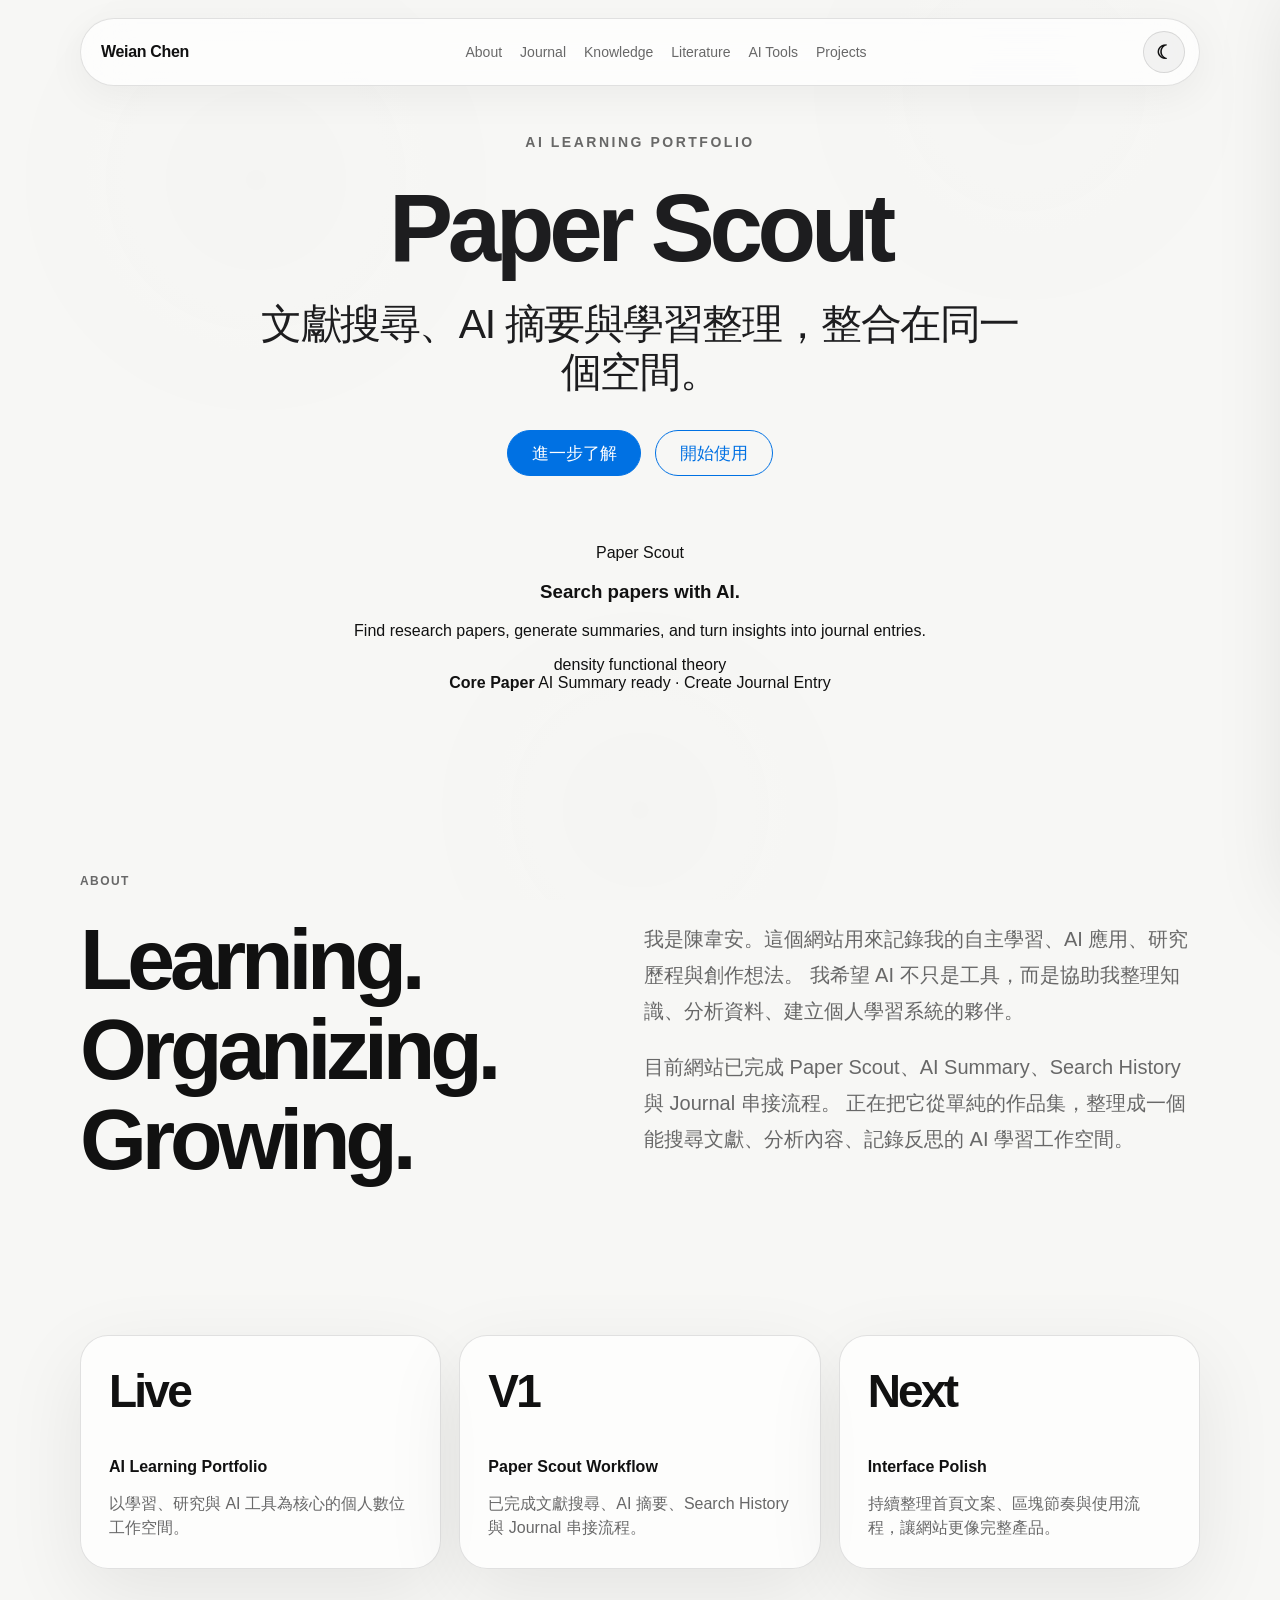
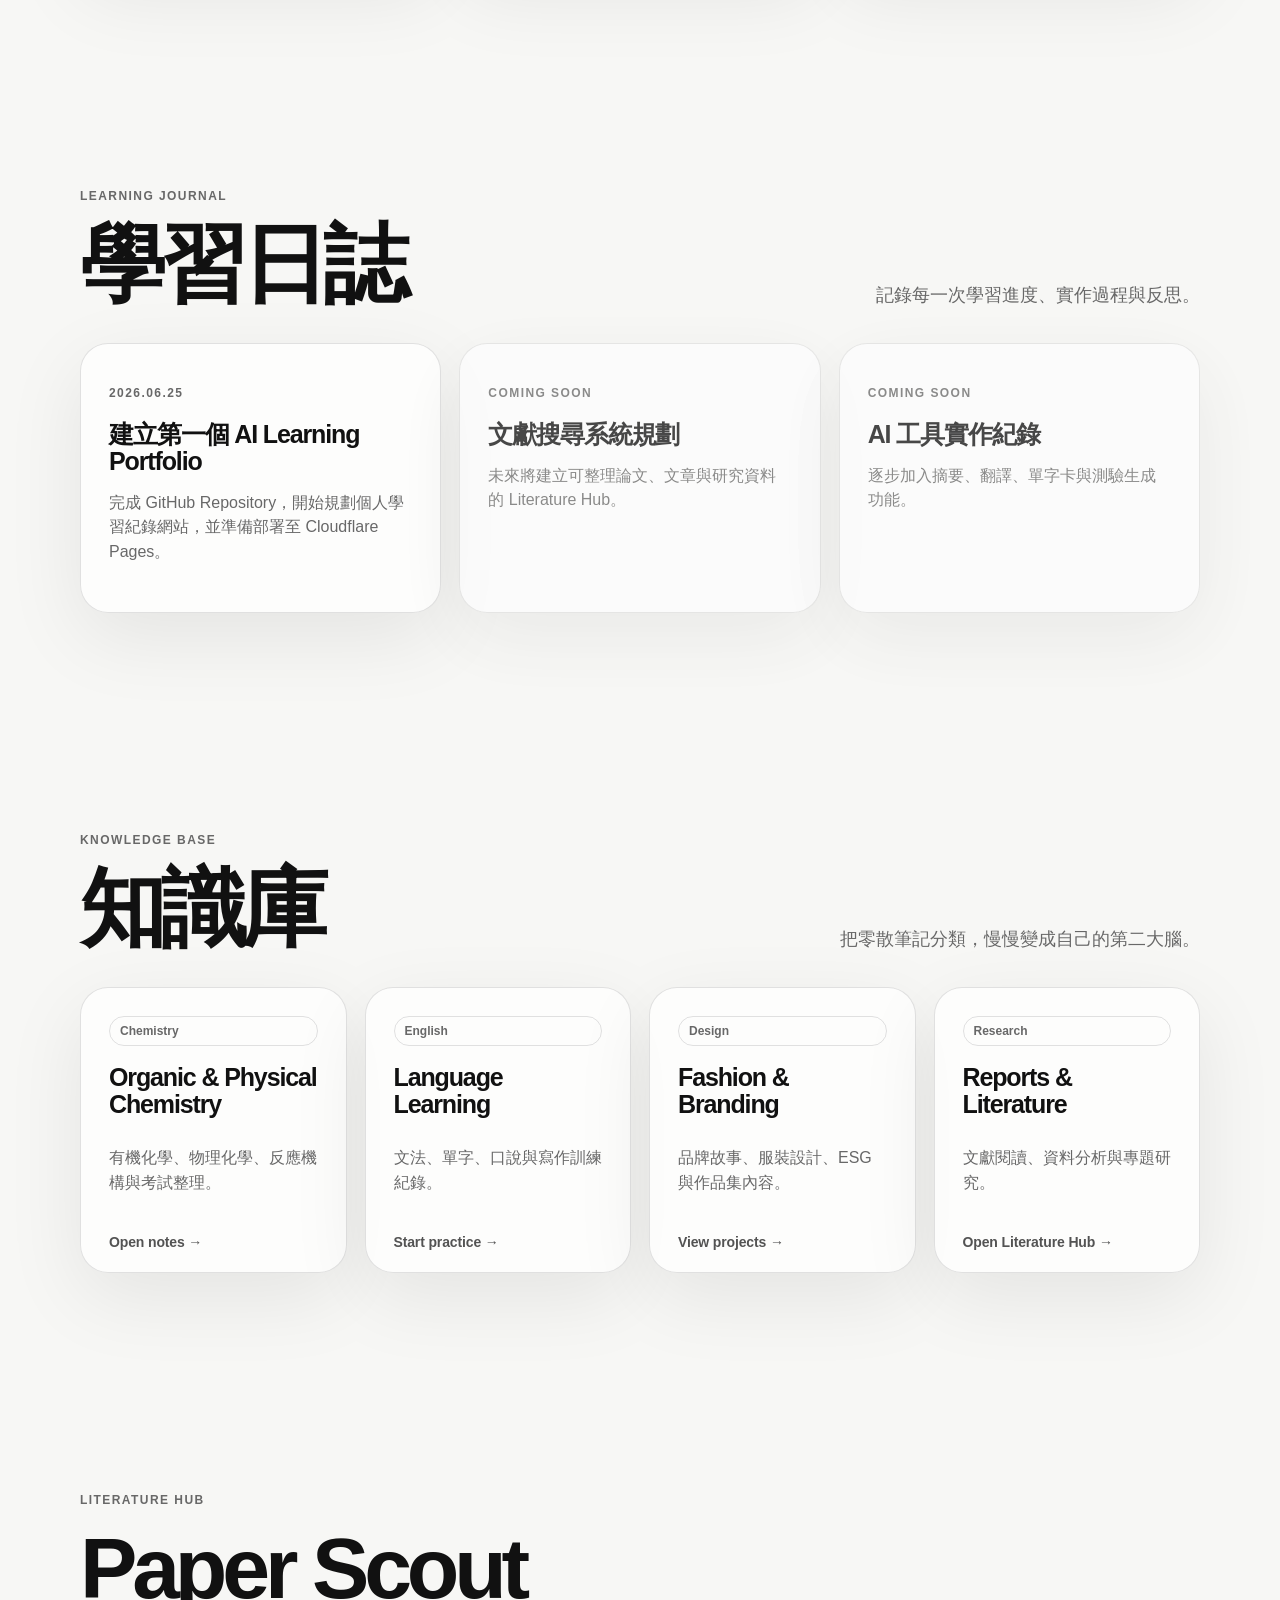
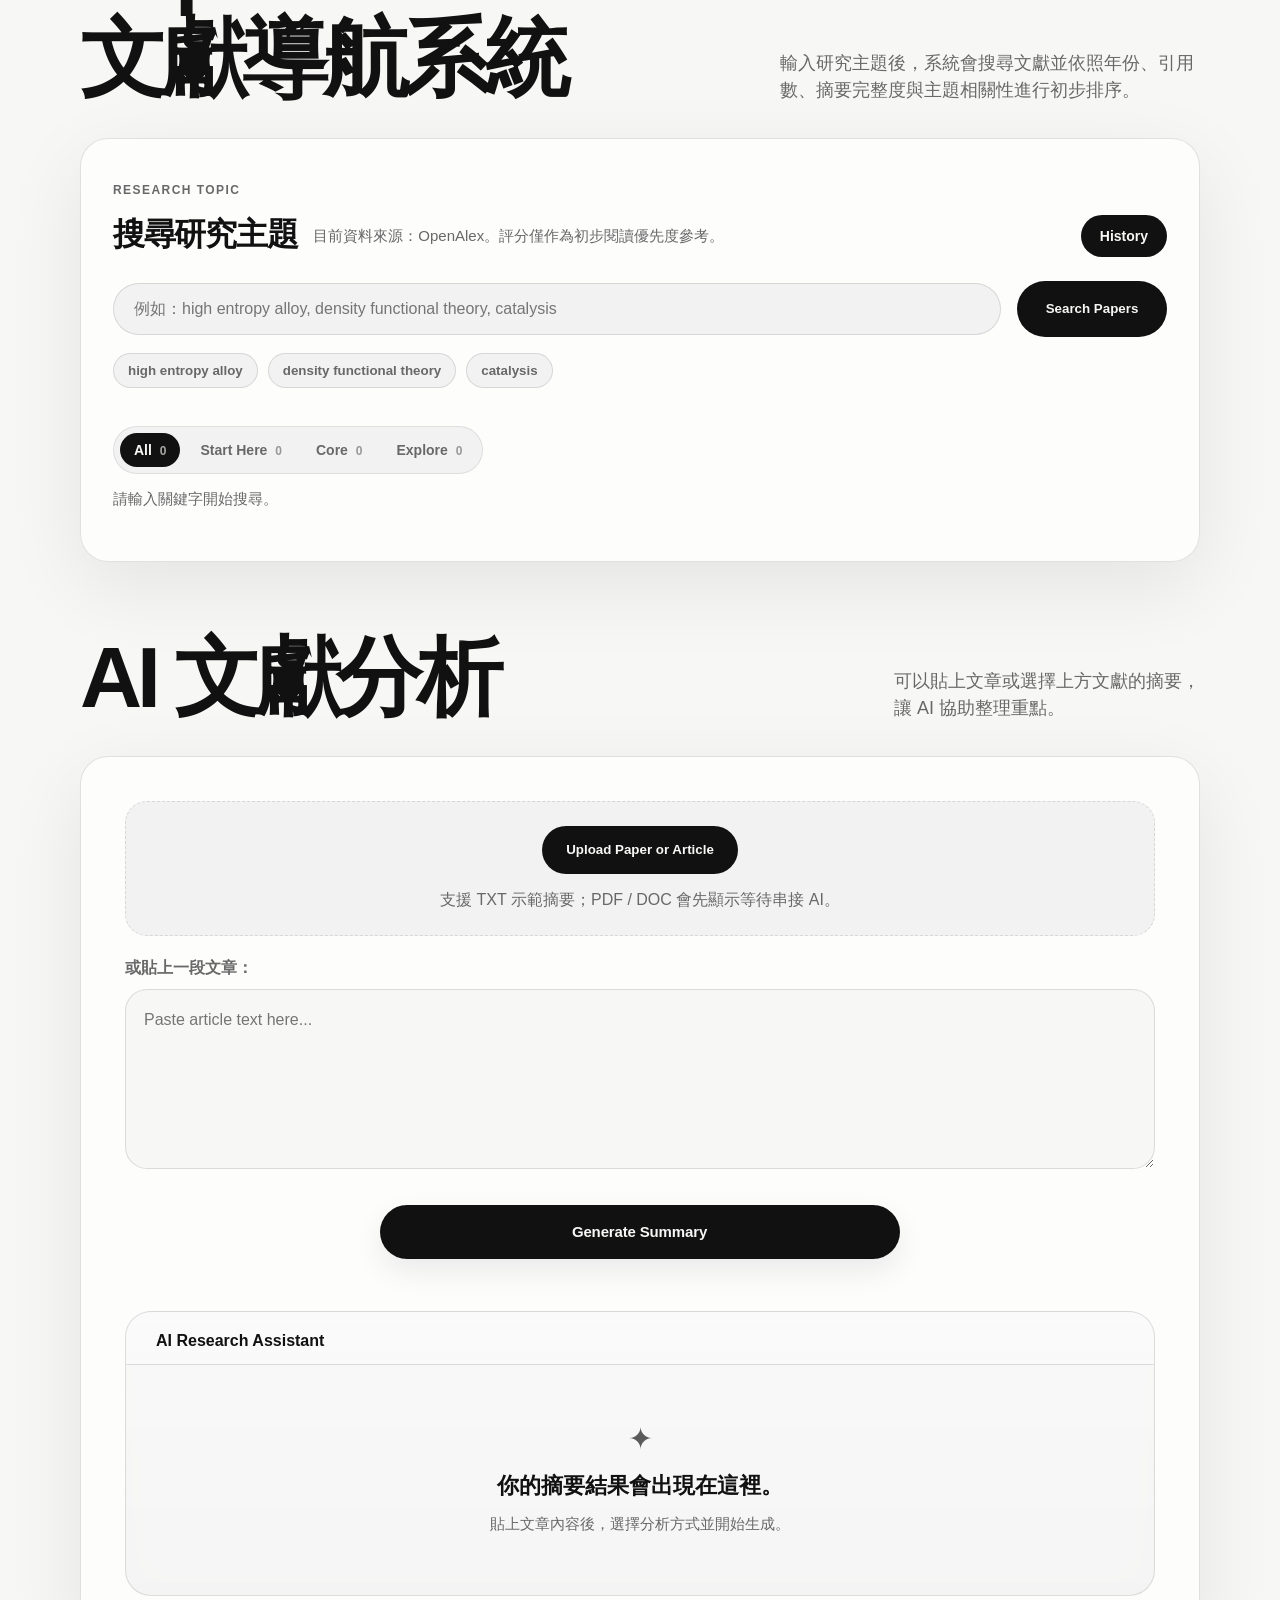
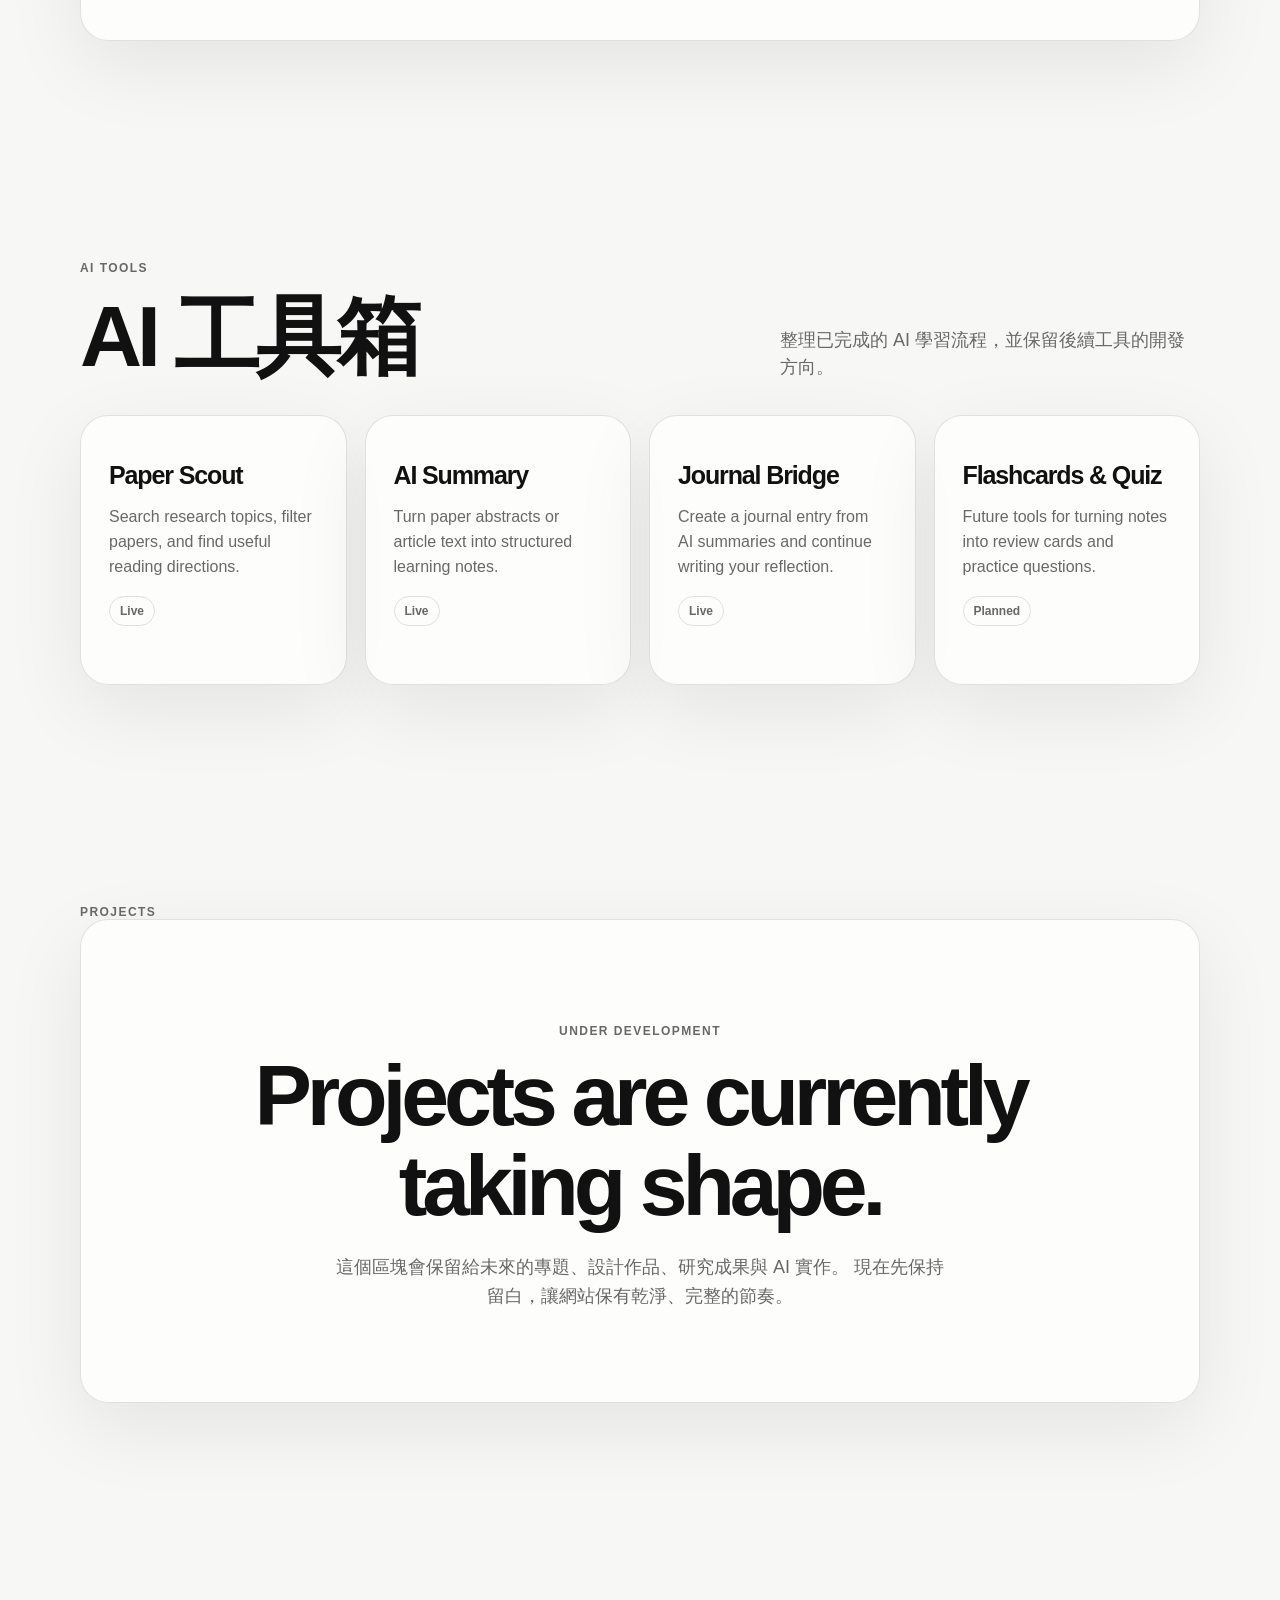
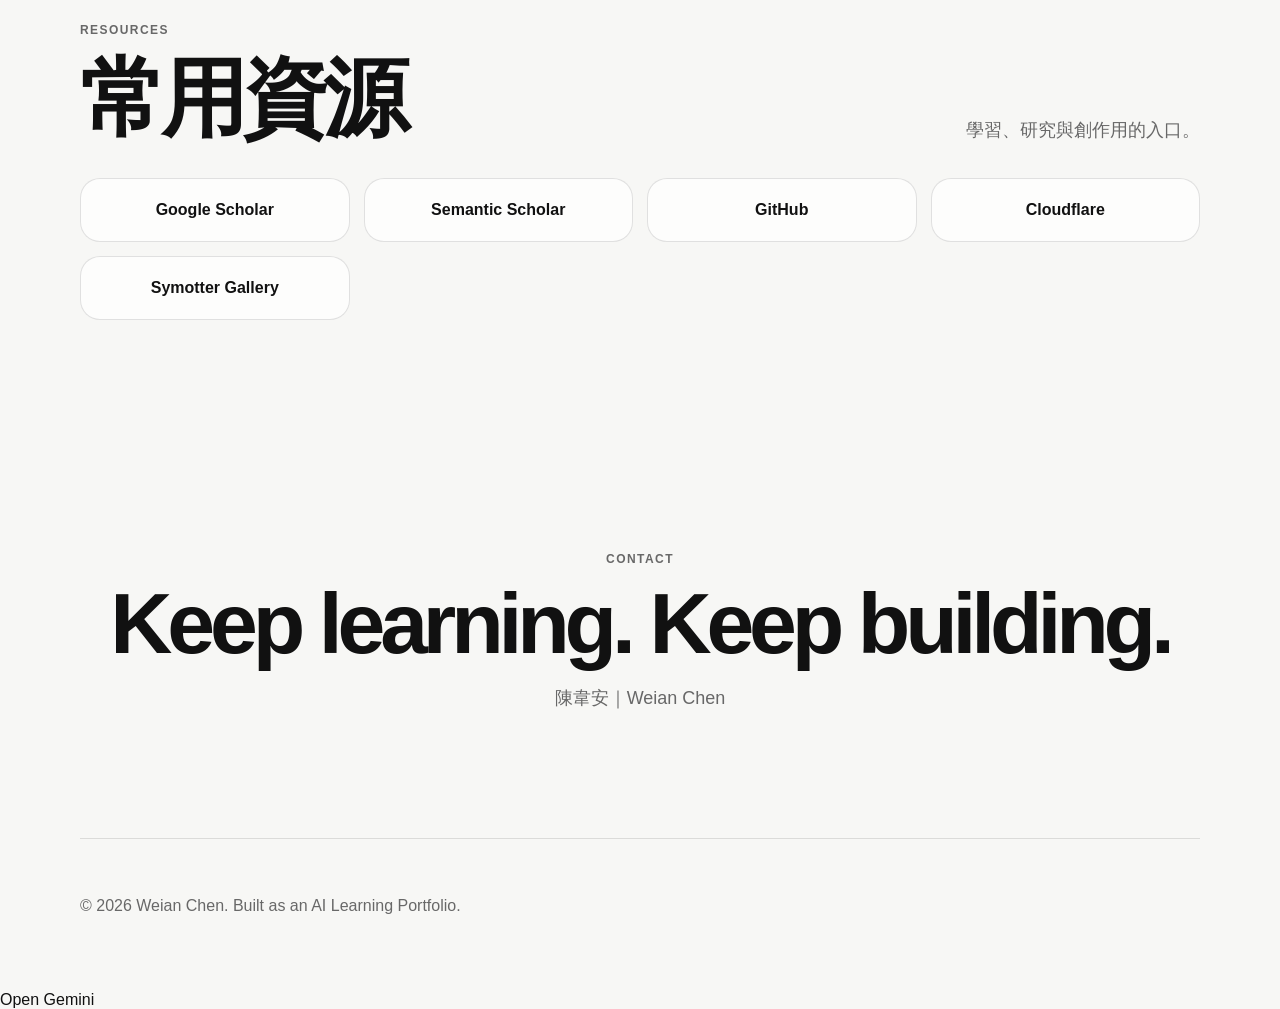
==== commit 61a793ad: "Update index.html" ====
--- a/index.html
+++ b/index.html
@@ -428,6 +428,15 @@
     <p>© 2026 Weian Chen. Built as an AI Learning Portfolio.</p>
   </footer>
 
-  <script src="script.js"></script>
+ <a
+  class="gemini-float"
+  href="https://gemini.google.com/"
+  target="_blank"
+  rel="noreferrer"
+>
+  Open Gemini
+</a>
+
+<script src="script.js"></script>
 </body>
 </html>
--- a/styles.css
+++ b/styles.css
@@ -3978,3 +3978,69 @@
   padding-top: 32px !important;
   align-self: flex-start !important;
 }
+/* ==========================================================================
+   Article Textarea Clear Button
+   ========================================================================== */
+
+.article-textarea-shell {
+  position: relative;
+}
+
+.article-textarea-shell textarea {
+  width: 100%;
+  padding-bottom: 58px !important;
+}
+
+.article-clear-button {
+  position: absolute;
+  right: 16px;
+  bottom: 16px;
+
+  height: 36px;
+  padding: 0 15px;
+  border: 1px solid var(--line);
+  border-radius: 999px;
+  background: var(--surface);
+  color: var(--muted);
+
+  font: inherit;
+  font-size: 13px;
+  font-weight: 720;
+  cursor: pointer;
+
+  box-shadow: 0 10px 28px rgba(0, 0, 0, 0.08);
+
+  transition:
+    transform 0.18s ease,
+    color 0.18s ease,
+    background 0.18s ease;
+}
+
+.article-clear-button:hover {
+  transform: translateY(-1px);
+  color: var(--text);
+  background: var(--soft);
+}
+
+.article-clear-button[hidden] {
+  display: none !important;
+}
+/* Paper Scout journal badges */
+
+.journal-badge {
+  display: inline-flex;
+  align-items: center;
+  margin-left: 8px;
+  padding: 5px 10px;
+  border: 1px solid var(--line);
+  border-radius: 999px;
+  background: var(--surface);
+  color: var(--text);
+  font-size: 12px;
+  font-weight: 780;
+  vertical-align: middle;
+}
+
+:root.dark .journal-badge {
+  background: rgba(255, 255, 255, 0.07);
+}
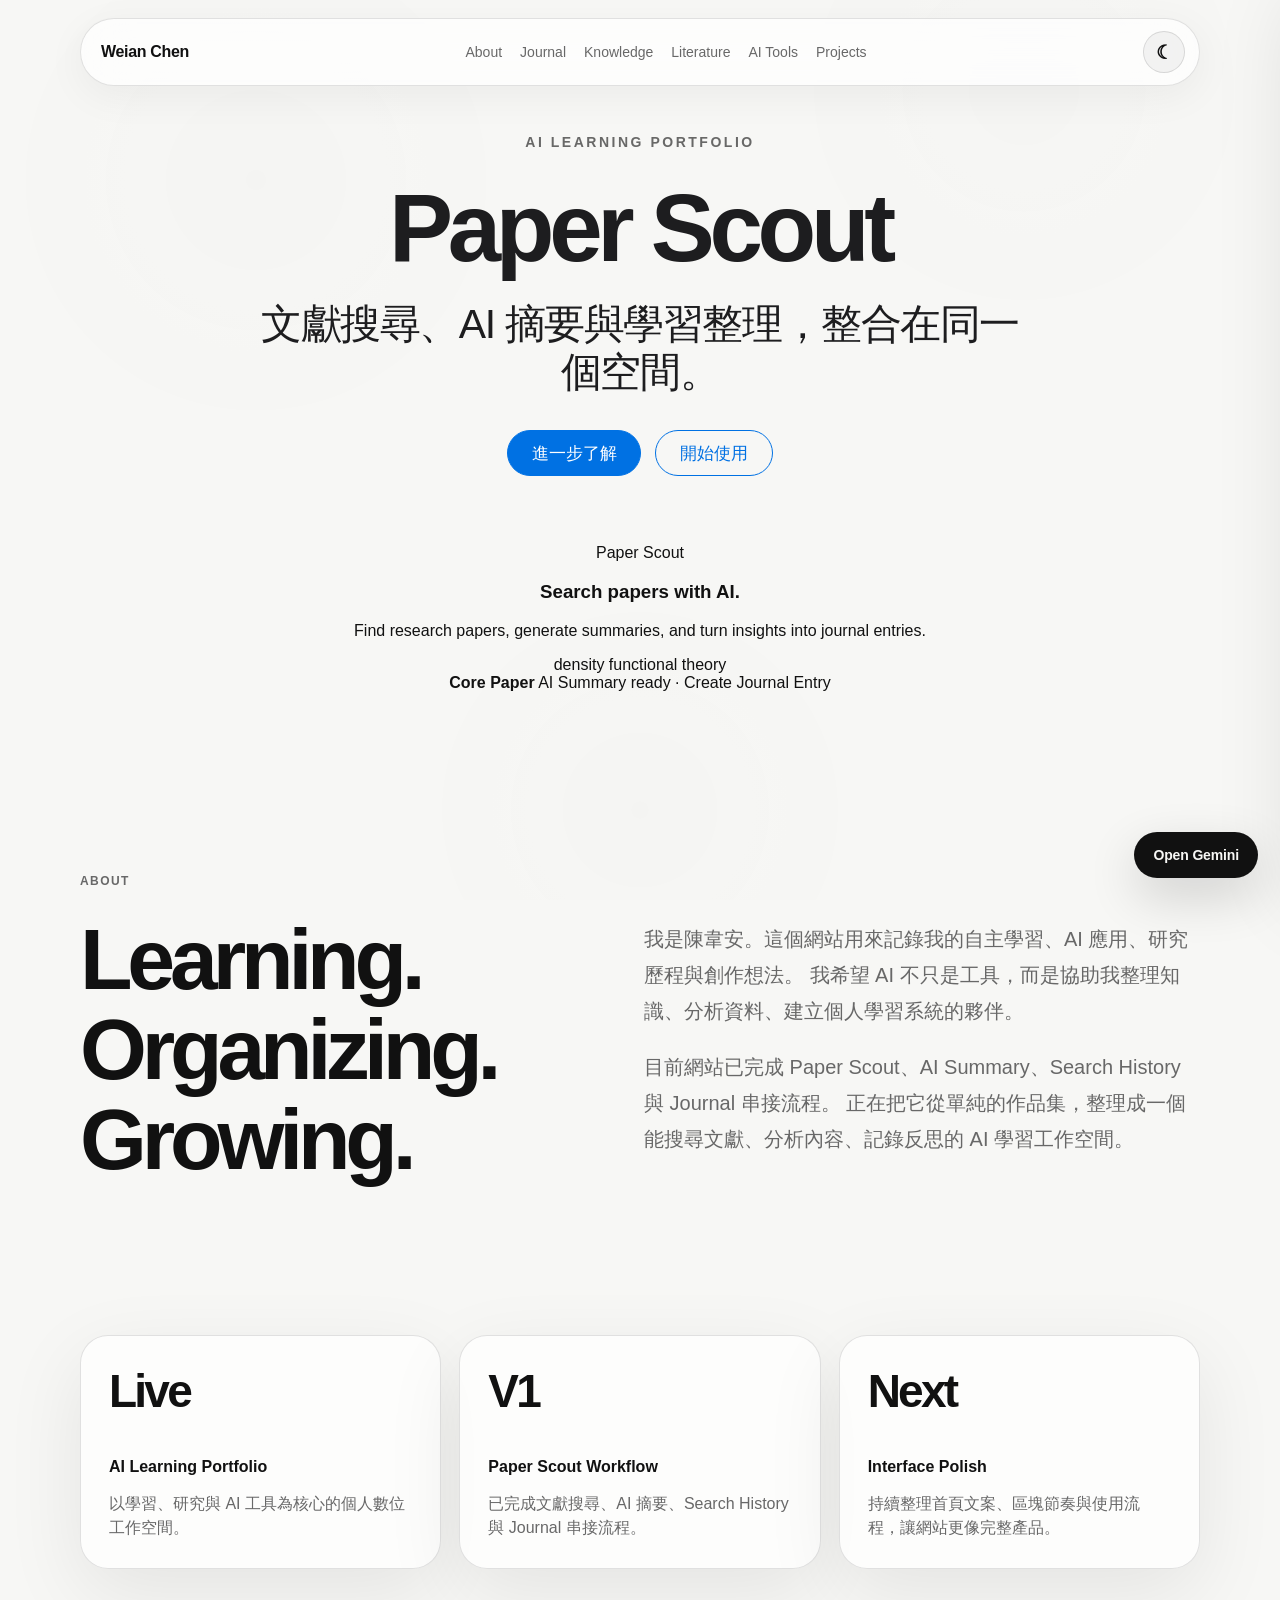
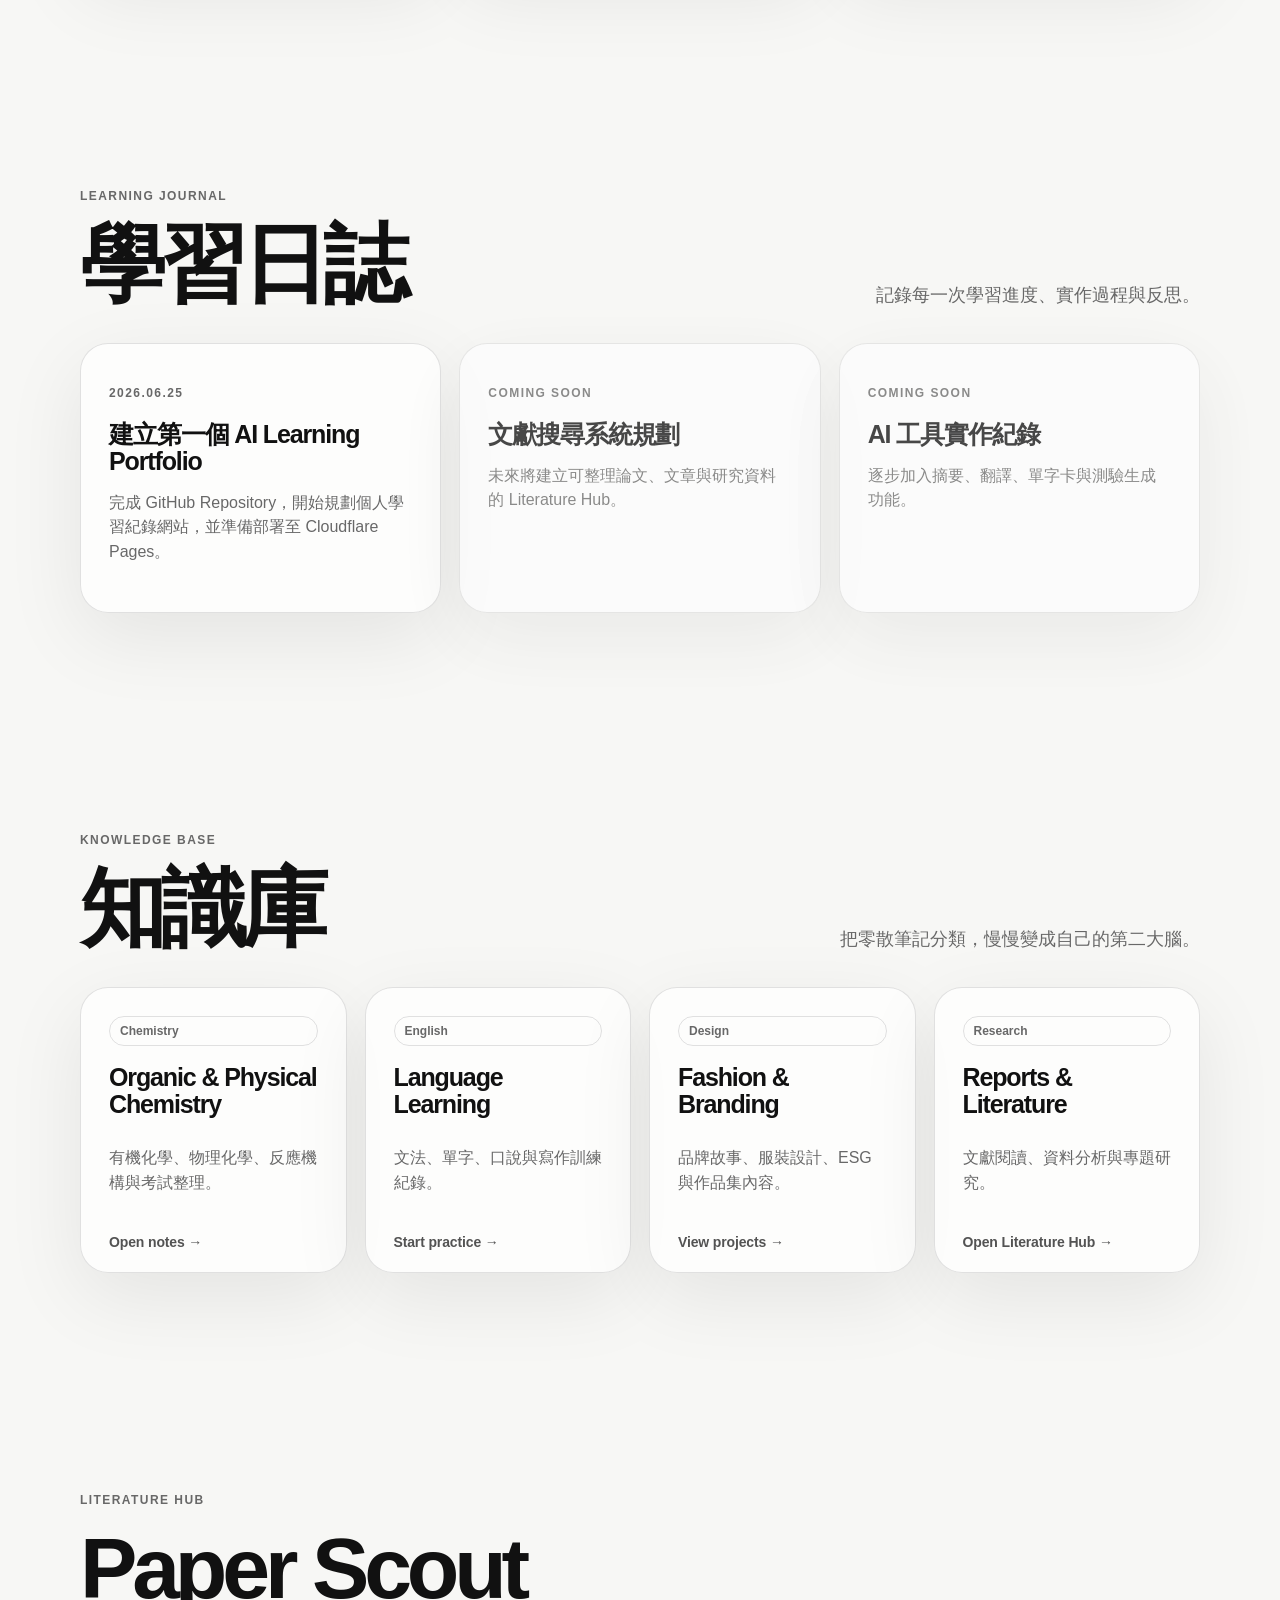
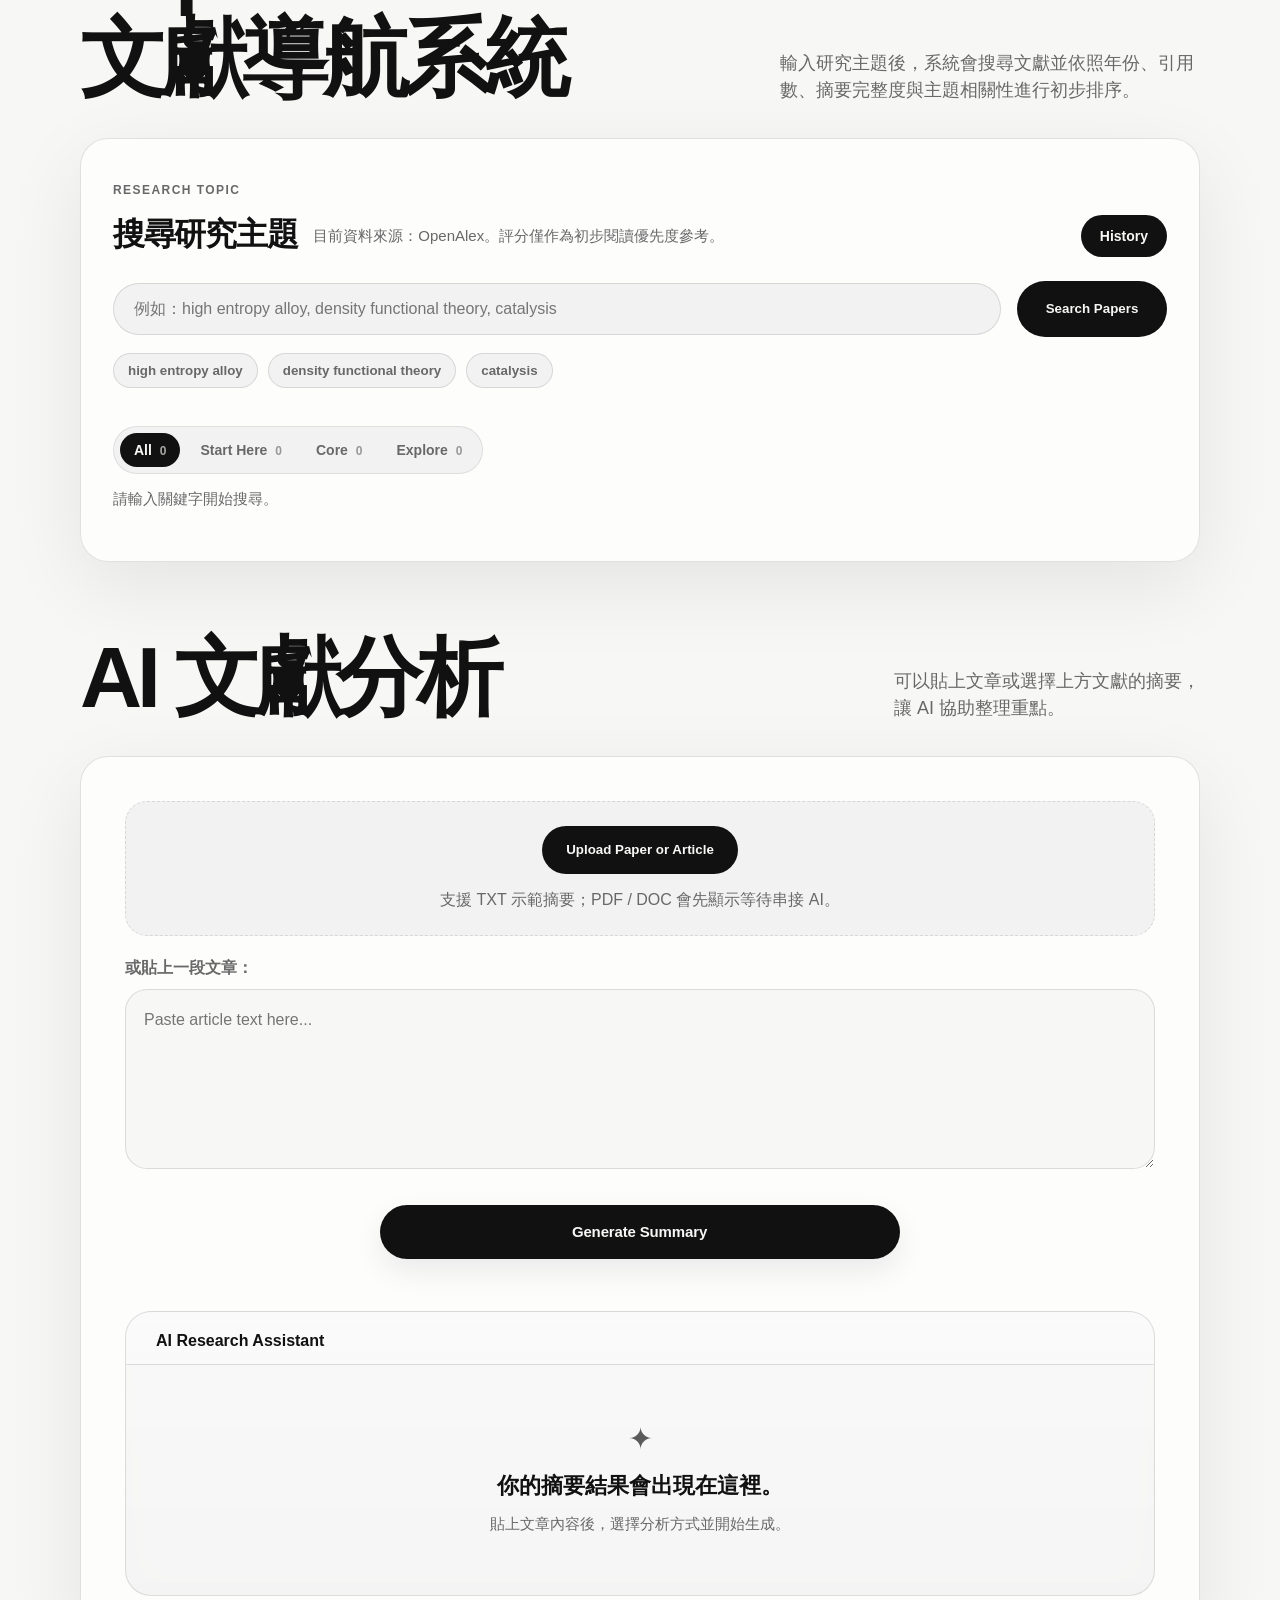
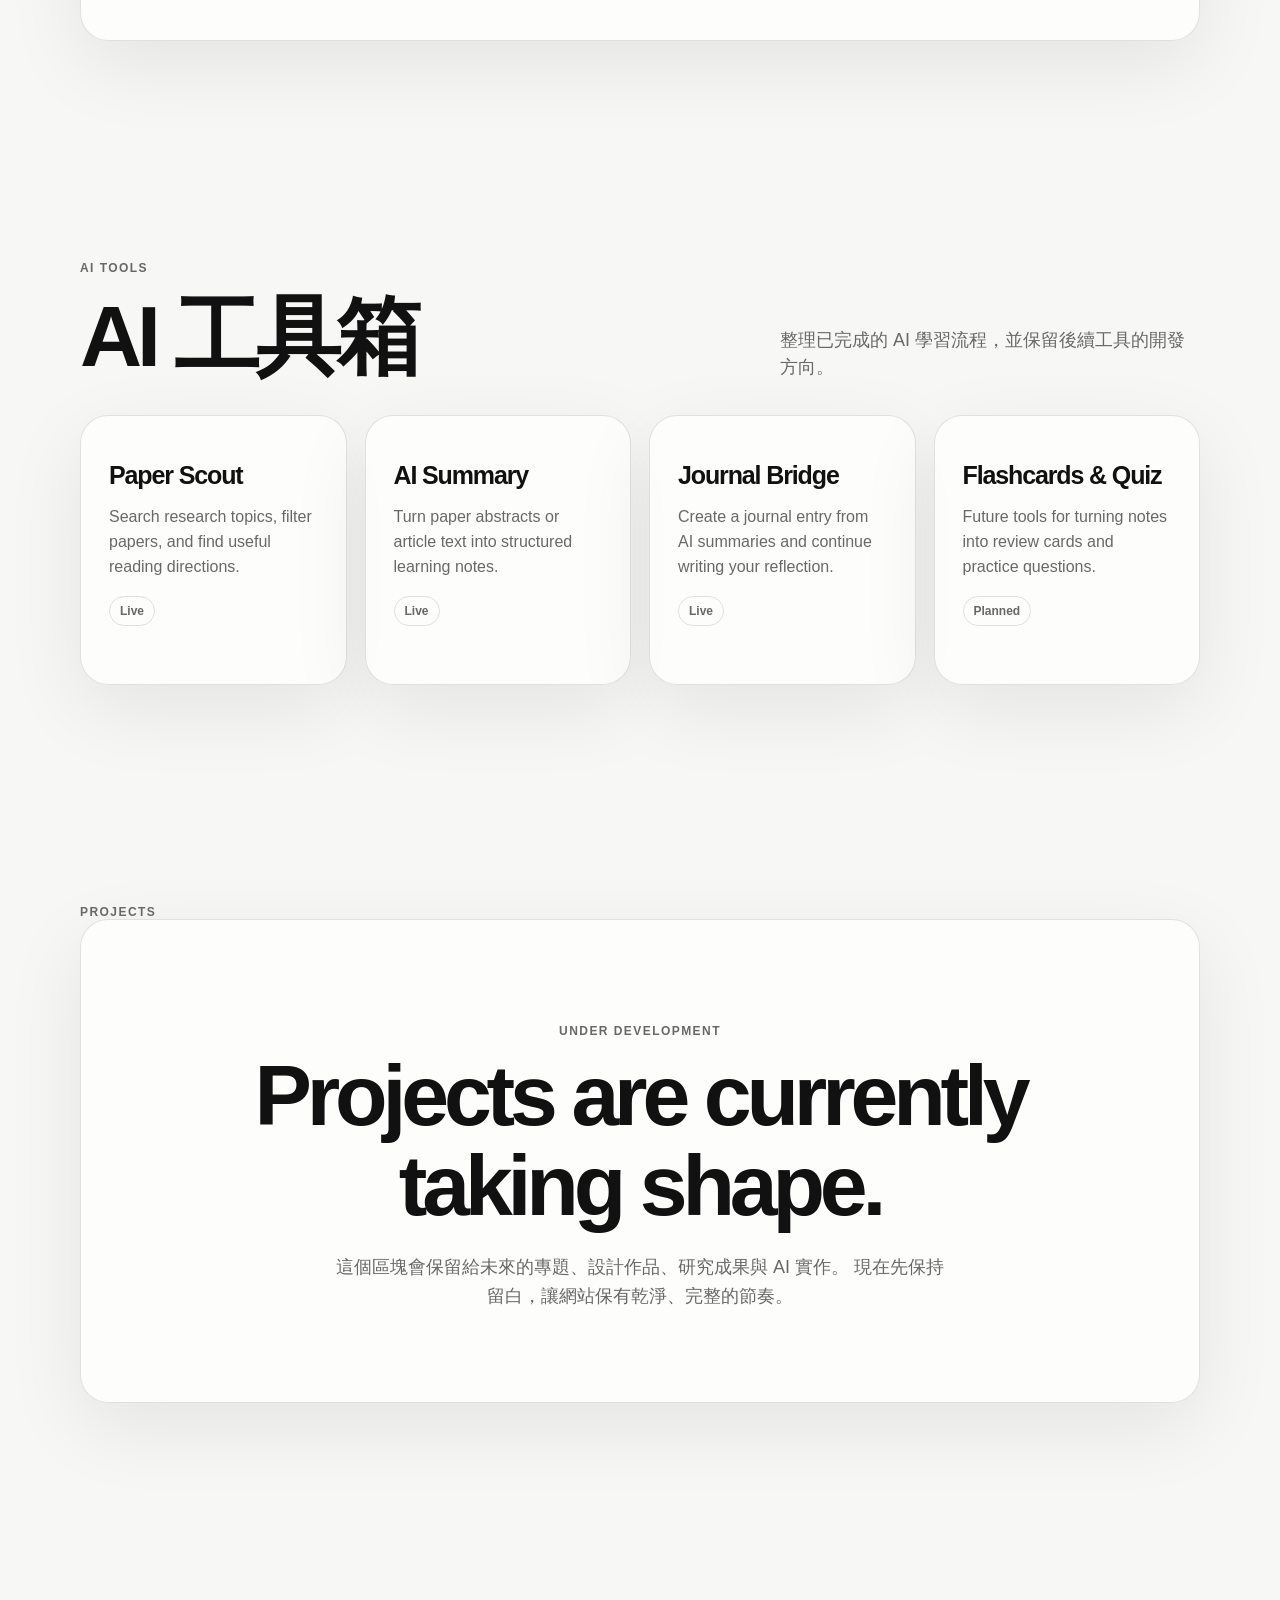
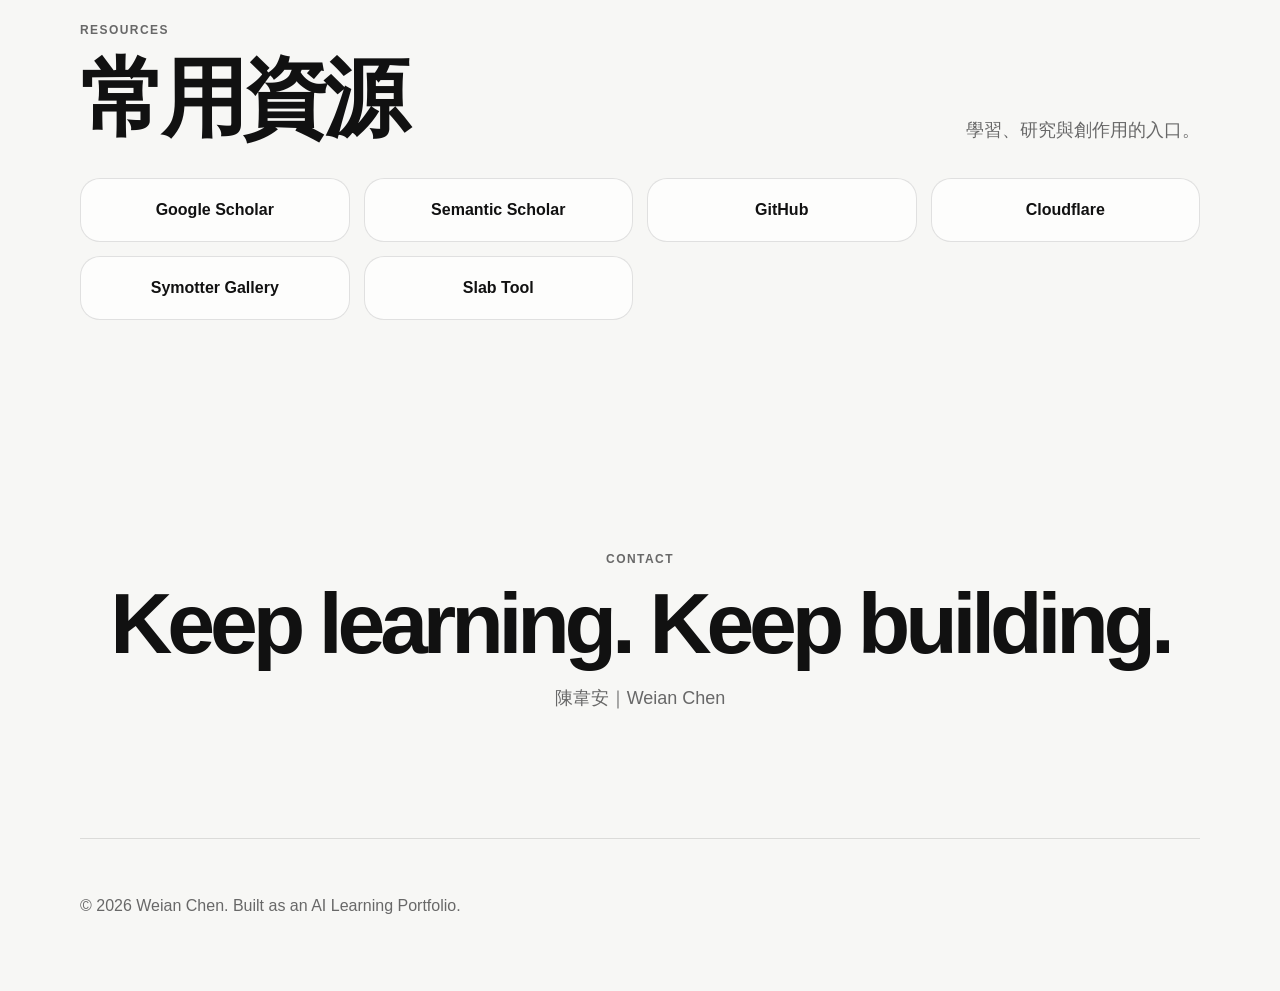
==== commit 9f2c1e9b: "Update index.html" ====
--- a/index.html
+++ b/index.html
@@ -408,12 +408,13 @@
         <p>學習、研究與創作用的入口。</p>
       </div>
 
-      <div class="resource-row">
+     <div class="resource-row">
   <a href="https://scholar.google.com/" target="_blank" rel="noreferrer">Google Scholar</a>
   <a href="https://www.semanticscholar.org/" target="_blank" rel="noreferrer">Semantic Scholar</a>
   <a href="https://github.com/" target="_blank" rel="noreferrer">GitHub</a>
   <a href="https://www.cloudflare.com/" target="_blank" rel="noreferrer">Cloudflare</a>
   <a href="https://symotter.org/gallery" target="_blank" rel="noreferrer">Symotter Gallery</a>
+  <a href="https://slab-tool.onrender.com" target="_blank" rel="noreferrer">Slab Tool</a>
 </div>
     </section>
 
--- a/styles.css
+++ b/styles.css
@@ -4044,3 +4044,500 @@
 :root.dark .journal-badge {
   background: rgba(255, 255, 255, 0.07);
 }
+/* ==========================================================================
+   Gemini fallback button
+   ========================================================================== */
+
+.gemini-float {
+  position: fixed;
+  right: 22px;
+  bottom: 22px;
+  z-index: 120;
+
+  min-height: 46px;
+  padding: 0 18px;
+  border: 1px solid var(--line);
+  border-radius: 999px;
+
+  background: var(--text);
+  color: var(--bg);
+  text-decoration: none;
+
+  font-size: 14px;
+  font-weight: 760;
+  letter-spacing: -0.01em;
+
+  display: inline-flex;
+  align-items: center;
+  justify-content: center;
+
+  box-shadow: 0 18px 50px rgba(0, 0, 0, 0.16);
+
+  transition:
+    transform 0.18s ease,
+    opacity 0.18s ease,
+    box-shadow 0.18s ease;
+}
+
+.gemini-float:hover {
+  transform: translateY(-2px);
+  box-shadow: 0 24px 60px rgba(0, 0, 0, 0.22);
+}
+
+.gemini-float:active {
+  transform: scale(0.96);
+}
+
+@media (max-width: 760px) {
+  .gemini-float {
+    right: 16px;
+    bottom: 16px;
+    min-height: 42px;
+    padding: 0 15px;
+    font-size: 13px;
+  }
+}
+.summary-error-actions {
+  margin-top: 18px;
+  display: flex;
+  justify-content: flex-start;
+}
+
+.summary-error-actions a {
+  min-height: 42px;
+  padding: 0 16px;
+  border: 1px solid var(--line);
+  border-radius: 999px;
+
+  background: var(--text);
+  color: var(--bg);
+  text-decoration: none;
+
+  font-size: 14px;
+  font-weight: 760;
+
+  display: inline-flex;
+  align-items: center;
+  justify-content: center;
+}
+
+.summary-error-actions a:hover {
+  transform: translateY(-1px);
+}
+/* ==========================================================================
+   Journal Image Attachments
+   ========================================================================== */
+
+.journal-image-uploader {
+  margin-top: 18px;
+  padding: 18px;
+  border: 1px solid var(--line);
+  border-radius: 22px;
+  background: var(--soft);
+}
+
+.journal-image-uploader-top {
+  display: flex;
+  align-items: center;
+  justify-content: space-between;
+  gap: 16px;
+}
+
+.journal-image-uploader-top label {
+  display: block;
+  margin-bottom: 4px;
+  color: var(--text);
+  font-size: 14px;
+  font-weight: 780;
+}
+
+.journal-image-uploader-top p {
+  margin: 0;
+  color: var(--muted);
+  font-size: 13px;
+  line-height: 1.5;
+}
+
+.journal-image-button {
+  flex: 0 0 auto;
+  min-height: 40px;
+  padding: 0 16px;
+  border: 1px solid var(--line);
+  border-radius: 999px;
+  background: var(--text);
+  color: var(--bg);
+  font: inherit;
+  font-size: 13px;
+  font-weight: 760;
+  cursor: pointer;
+}
+
+.journal-image-preview,
+.journal-detail-images {
+  display: grid;
+  grid-template-columns: repeat(auto-fill, minmax(96px, 1fr));
+  gap: 12px;
+  margin-top: 16px;
+}
+
+.journal-image-thumb {
+  position: relative;
+  aspect-ratio: 1 / 1;
+  border: 1px solid var(--line);
+  border-radius: 18px;
+  overflow: hidden;
+  background: var(--surface);
+  cursor: pointer;
+}
+
+.journal-image-thumb img {
+  width: 100%;
+  height: 100%;
+  object-fit: cover;
+  display: block;
+}
+
+.journal-image-remove {
+  position: absolute;
+  top: 8px;
+  right: 8px;
+  width: 26px;
+  height: 26px;
+  border: 1px solid var(--line);
+  border-radius: 999px;
+  background: rgba(255, 255, 255, 0.86);
+  color: #111;
+  font-size: 18px;
+  line-height: 1;
+  cursor: pointer;
+  display: grid;
+  place-items: center;
+}
+
+.journal-lightbox {
+  position: fixed;
+  inset: 0;
+  z-index: 200;
+  padding: 32px;
+  background: rgba(0, 0, 0, 0.72);
+  backdrop-filter: blur(14px);
+  -webkit-backdrop-filter: blur(14px);
+
+  display: flex;
+  align-items: center;
+  justify-content: center;
+}
+
+.journal-lightbox[hidden] {
+  display: none !important;
+}
+
+.journal-lightbox img {
+  max-width: min(100%, 1100px);
+  max-height: 86vh;
+  border-radius: 24px;
+  box-shadow: 0 30px 100px rgba(0, 0, 0, 0.4);
+  object-fit: contain;
+}
+
+.journal-lightbox-close {
+  position: fixed;
+  top: 24px;
+  right: 24px;
+  width: 46px;
+  height: 46px;
+  border: 1px solid rgba(255, 255, 255, 0.22);
+  border-radius: 999px;
+  background: rgba(255, 255, 255, 0.12);
+  color: white;
+  font-size: 28px;
+  cursor: pointer;
+  display: grid;
+  place-items: center;
+}
+
+:root.dark .journal-image-remove {
+  background: rgba(20, 20, 20, 0.86);
+  color: #fff;
+}
+
+@media (max-width: 760px) {
+  .journal-image-uploader-top {
+    align-items: stretch;
+    flex-direction: column;
+  }
+
+  .journal-image-button {
+    width: 100%;
+  }
+
+  .journal-lightbox {
+    padding: 18px;
+  }
+
+  .journal-lightbox img {
+    border-radius: 18px;
+  }
+}
+/* ==========================================================================
+   Journal Feed Layout
+   ========================================================================== */
+
+.journal-feed-section {
+  width: min(1180px, calc(100% - 48px));
+  margin: 0 auto 120px;
+}
+
+.journal-feed-toolbar {
+  display: flex;
+  align-items: flex-end;
+  justify-content: space-between;
+  gap: 24px;
+  margin-bottom: 22px;
+}
+
+.journal-feed-toolbar h2 {
+  margin: 8px 0 0;
+  font-size: clamp(42px, 6vw, 76px);
+  line-height: 0.95;
+  letter-spacing: -0.06em;
+}
+
+.journal-filter-row {
+  display: flex;
+  align-items: center;
+  gap: 10px;
+  flex-wrap: wrap;
+  margin-bottom: 28px;
+}
+
+.journal-filter-row .journal-filter {
+  width: auto;
+  min-height: 42px;
+  padding: 0 18px;
+  border-radius: 999px;
+}
+
+.journal-feed-list {
+  display: grid;
+  gap: 24px;
+}
+
+/* 把原本的小卡改成寬版 Journal Card */
+.journal-feed-list .journal-entry {
+  width: 100%;
+  padding: 34px;
+  border: 1px solid var(--line);
+  border-radius: 32px;
+  background: var(--surface);
+  display: grid;
+  grid-template-columns: 1fr auto;
+  gap: 28px;
+  cursor: pointer;
+  transition:
+    transform 0.2s ease,
+    border-color 0.2s ease,
+    box-shadow 0.2s ease;
+}
+
+.journal-feed-list .journal-entry:hover {
+  transform: translateY(-4px);
+  border-color: rgba(17, 17, 17, 0.18);
+  box-shadow: 0 24px 70px rgba(0, 0, 0, 0.08);
+}
+
+.journal-feed-list .journal-entry h3 {
+  max-width: 820px;
+  margin: 10px 0 16px;
+  font-size: clamp(32px, 4.5vw, 56px);
+  line-height: 0.98;
+  letter-spacing: -0.055em;
+}
+
+.journal-feed-list .journal-entry p {
+  max-width: 760px;
+  font-size: 18px;
+  line-height: 1.8;
+}
+
+.journal-feed-list .journal-meta {
+  min-width: 120px;
+  align-items: flex-end;
+}
+
+/* 先把右邊 detail 隱藏，避免干擾新版 Feed */
+.hidden-detail {
+  display: none !important;
+}
+
+/* 之後圖片縮圖會用 */
+.journal-entry-images {
+  display: flex;
+  gap: 10px;
+  flex-wrap: wrap;
+  margin: 20px 0 4px;
+}
+
+.journal-entry-image {
+  width: 92px;
+  height: 92px;
+  border: 1px solid var(--line);
+  border-radius: 18px;
+  overflow: hidden;
+  background: var(--soft);
+}
+
+.journal-entry-image img {
+  width: 100%;
+  height: 100%;
+  object-fit: cover;
+}
+
+/* Dark mode */
+:root.dark .journal-feed-list .journal-entry:hover {
+  border-color: rgba(255, 255, 255, 0.18);
+  box-shadow: 0 24px 70px rgba(0, 0, 0, 0.38);
+}
+
+/* Mobile */
+@media (max-width: 760px) {
+  .journal-feed-section {
+    width: min(100% - 32px, 1180px);
+    margin-bottom: 80px;
+  }
+
+  .journal-feed-toolbar {
+    align-items: stretch;
+    flex-direction: column;
+  }
+
+  .journal-feed-toolbar h2 {
+    font-size: 46px;
+  }
+
+  .journal-feed-list .journal-entry {
+    grid-template-columns: 1fr;
+    padding: 24px;
+    border-radius: 26px;
+  }
+
+  .journal-feed-list .journal-entry h3 {
+    font-size: 34px;
+  }
+
+  .journal-feed-list .journal-entry p {
+    font-size: 16px;
+  }
+
+  .journal-feed-list .journal-meta {
+    align-items: flex-start;
+  }
+}
+/* ==========================================================================
+   Journal Detail Modal
+   ========================================================================== */
+
+.journal-detail-backdrop {
+  position: fixed;
+  inset: 0;
+  z-index: 180;
+  background: rgba(0, 0, 0, 0.28);
+  backdrop-filter: blur(10px);
+  -webkit-backdrop-filter: blur(10px);
+}
+
+.journal-detail-backdrop[hidden] {
+  display: none !important;
+}
+
+.journal-detail-modal {
+  position: fixed;
+  top: 50%;
+  left: 50%;
+  z-index: 190;
+
+  width: min(920px, calc(100vw - 40px));
+  max-height: min(82vh, 820px);
+  overflow-y: auto;
+
+  transform: translate(-50%, -48%) scale(0.96);
+  opacity: 0;
+
+  padding: 44px;
+  border: 1px solid var(--line);
+  border-radius: 34px;
+  background: var(--surface);
+  box-shadow: 0 30px 100px rgba(0, 0, 0, 0.22);
+
+  transition:
+    opacity 0.22s ease,
+    transform 0.22s ease;
+}
+
+.journal-detail-modal[hidden] {
+  display: none !important;
+}
+
+.journal-detail-modal.is-open {
+  opacity: 1;
+  transform: translate(-50%, -50%) scale(1);
+}
+
+.journal-detail-close {
+  position: sticky;
+  top: 0;
+  float: right;
+
+  width: 44px;
+  height: 44px;
+  margin: -16px -16px 12px 18px;
+
+  border: 1px solid var(--line);
+  border-radius: 999px;
+  background: var(--soft);
+  color: var(--text);
+
+  font-size: 26px;
+  line-height: 1;
+  cursor: pointer;
+
+  display: grid;
+  place-items: center;
+}
+
+.journal-detail-modal h3 {
+  margin-top: 14px;
+  font-size: clamp(42px, 6vw, 72px);
+  line-height: 0.95;
+  letter-spacing: -0.06em;
+}
+
+.journal-detail-modal .detail-content {
+  margin-top: 28px;
+  white-space: pre-wrap;
+  font-size: 19px;
+  line-height: 1.85;
+  color: var(--muted);
+}
+
+.journal-detail-modal .detail-actions {
+  margin-top: 34px;
+  justify-content: flex-end;
+}
+
+@media (max-width: 760px) {
+  .journal-detail-modal {
+    width: calc(100vw - 24px);
+    max-height: 86vh;
+    padding: 28px;
+    border-radius: 26px;
+  }
+
+  .journal-detail-modal h3 {
+    font-size: 40px;
+  }
+
+  .journal-detail-modal .detail-content {
+    font-size: 16px;
+  }
+}
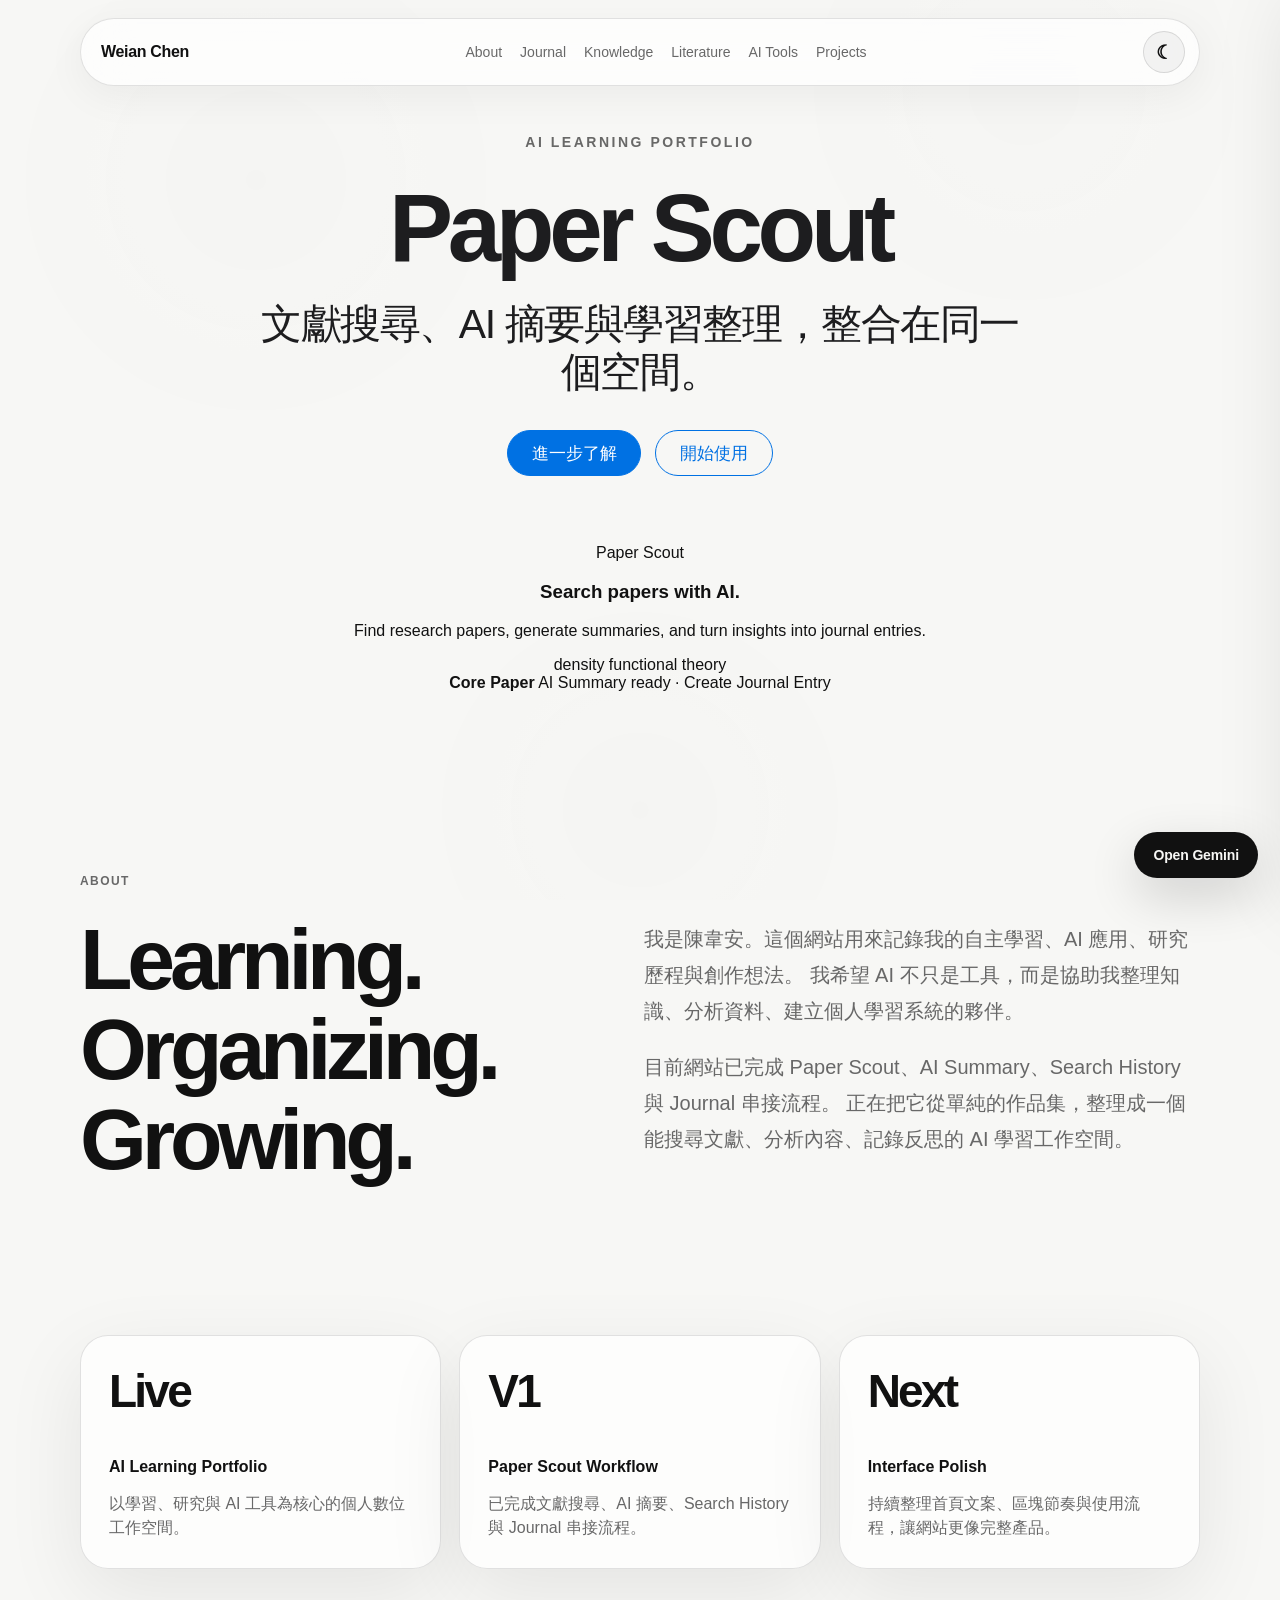
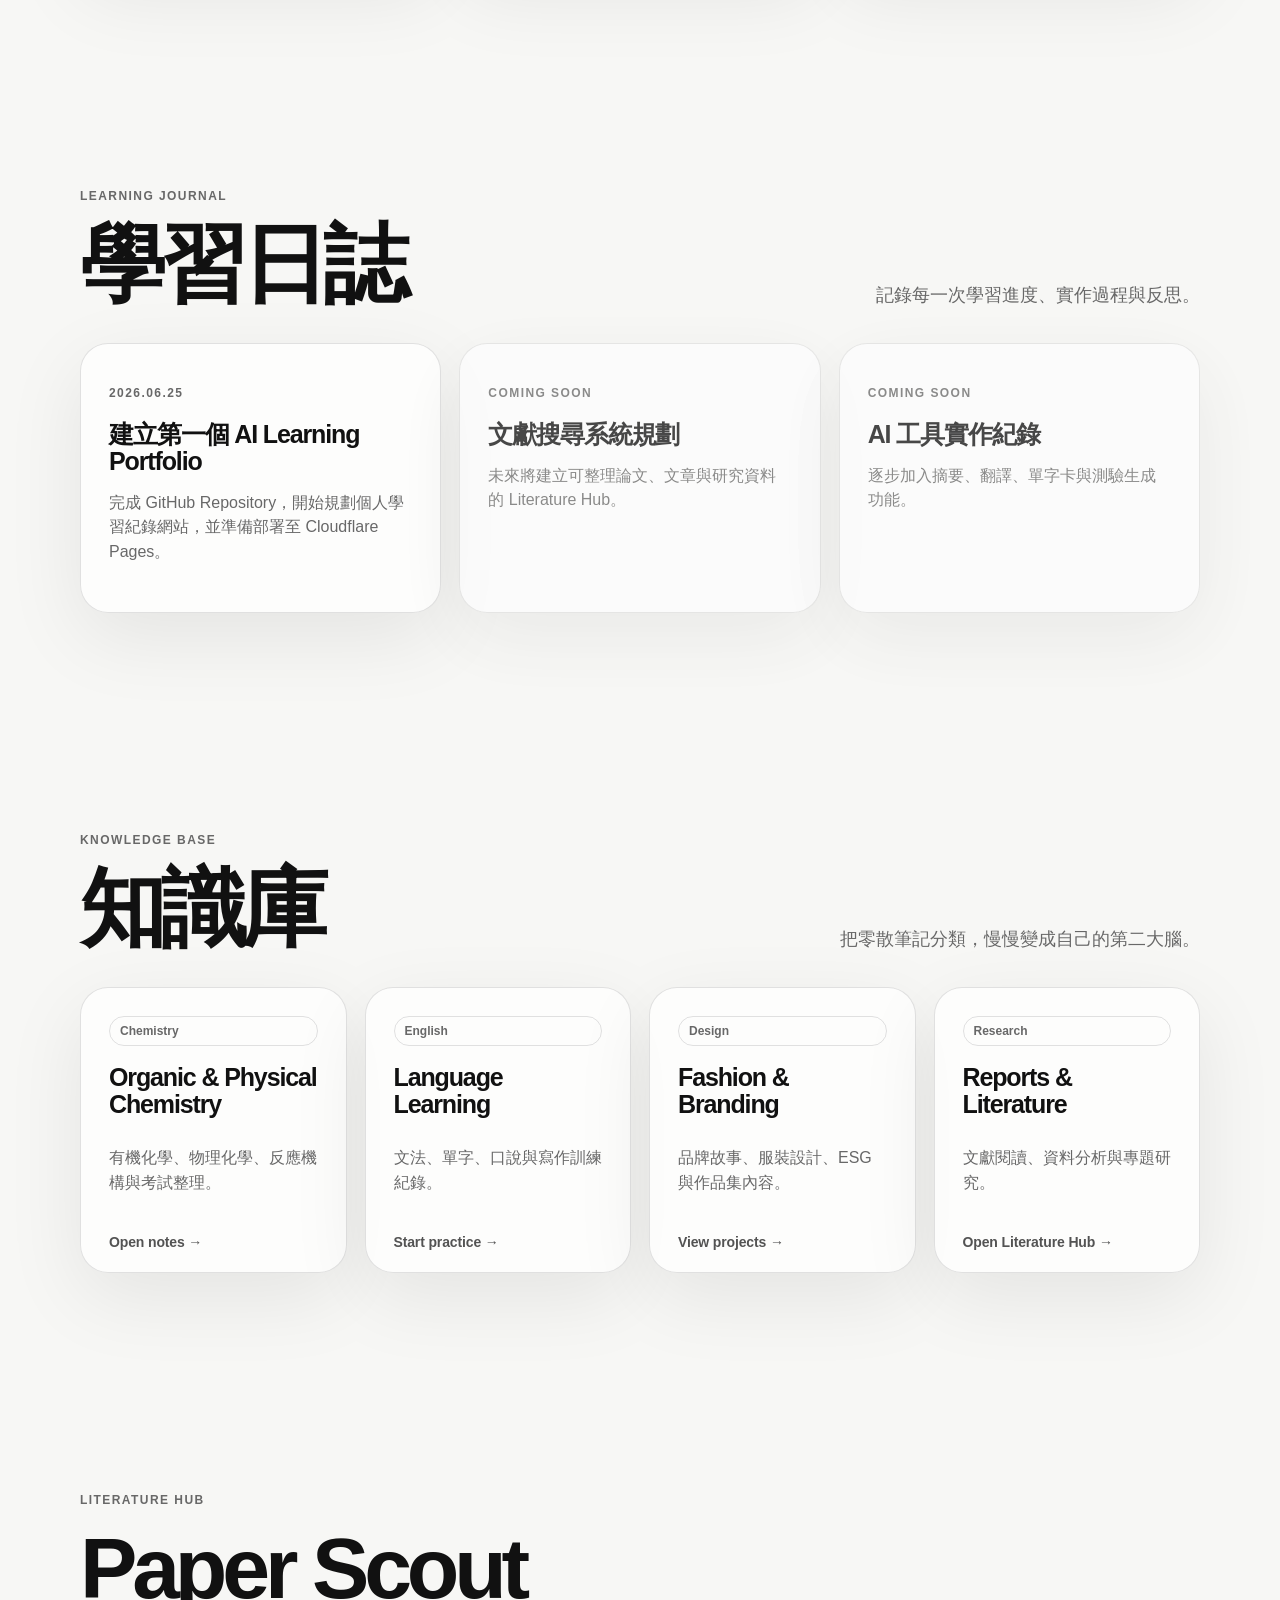
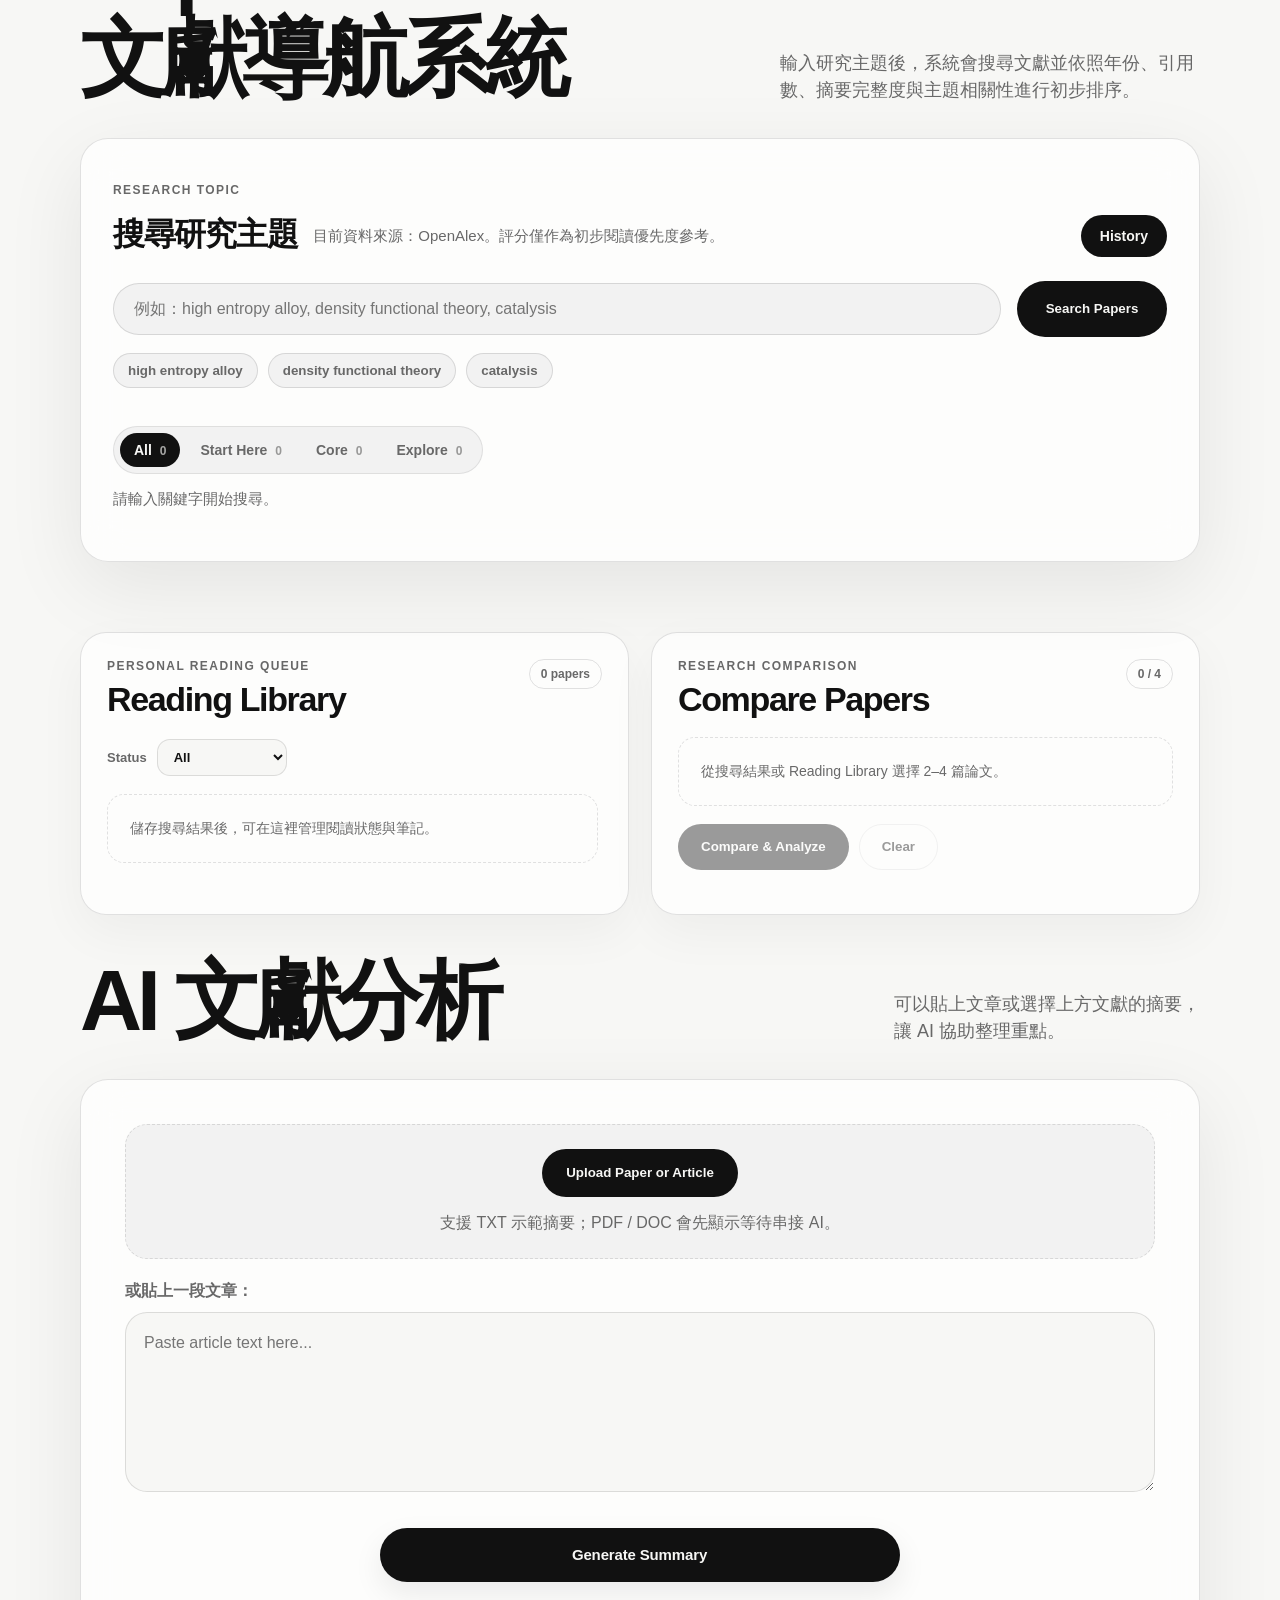
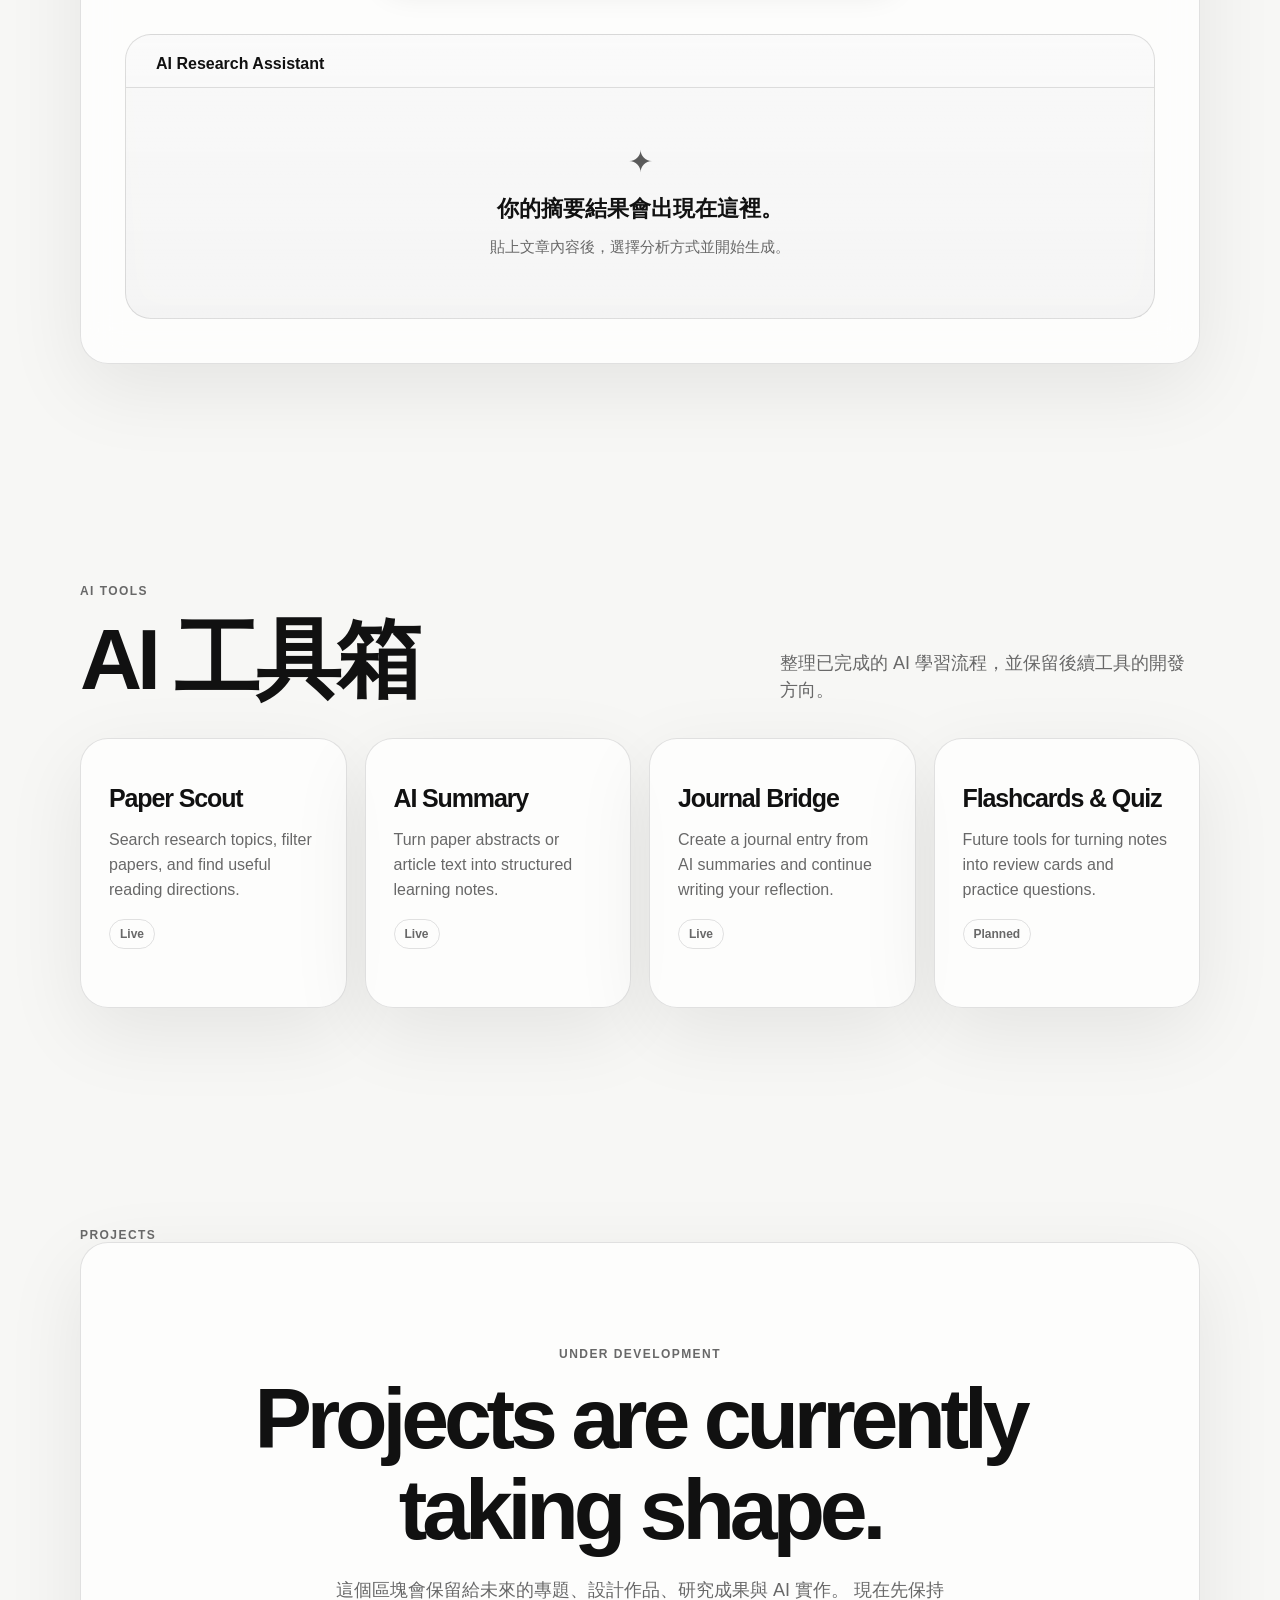
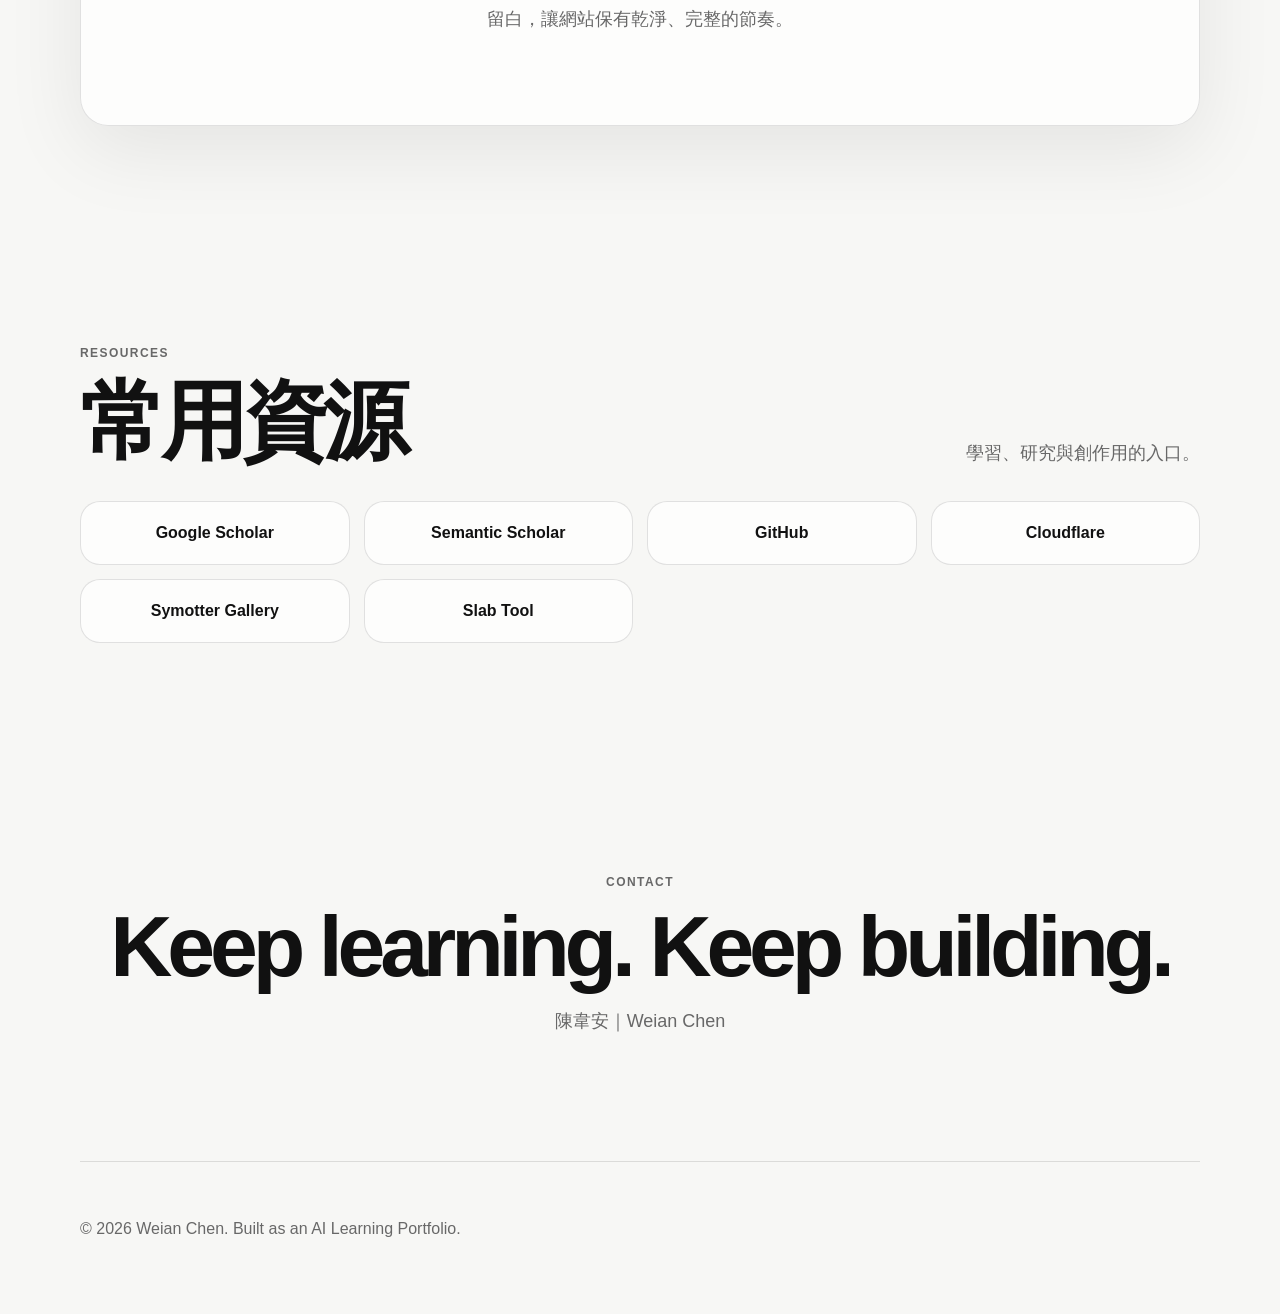
==== commit 1e6da9a7: "Add Paper Scout library and comparison tools" ====
--- a/index.html
+++ b/index.html
@@ -265,6 +265,62 @@
 
     <div id="paperResults" class="paper-results"></div>
   </div>
+
+  <div class="paper-workspace-grid">
+    <section class="paper-workspace-panel" id="paperLibraryPanel">
+      <div class="paper-workspace-header">
+        <div>
+          <p class="tiny">Personal Reading Queue</p>
+          <h3>Reading Library</h3>
+        </div>
+        <span class="paper-workspace-count" id="paperLibraryCount">0 papers</span>
+      </div>
+
+      <div class="library-toolbar">
+        <label for="libraryStatusFilter">Status</label>
+        <select id="libraryStatusFilter">
+          <option value="all">All</option>
+          <option value="to-read">To Read</option>
+          <option value="reading">Reading</option>
+          <option value="read">Read</option>
+        </select>
+      </div>
+
+      <div class="paper-library-list" id="paperLibraryList">
+        <div class="paper-workspace-empty">
+          儲存搜尋結果後，可在這裡管理閱讀狀態與筆記。
+        </div>
+      </div>
+    </section>
+
+    <section class="paper-workspace-panel" id="paperComparePanel">
+      <div class="paper-workspace-header">
+        <div>
+          <p class="tiny">Research Comparison</p>
+          <h3>Compare Papers</h3>
+        </div>
+        <span class="paper-workspace-count" id="compareSelectedCount">0 / 4</span>
+      </div>
+
+      <div class="compare-selection-list" id="compareSelectionList">
+        <div class="paper-workspace-empty">
+          從搜尋結果或 Reading Library 選擇 2–4 篇論文。
+        </div>
+      </div>
+
+      <div class="compare-actions">
+        <button type="button" class="button primary" id="compareRunButton" disabled>
+          Compare &amp; Analyze
+        </button>
+        <button type="button" class="button secondary" id="compareClearButton" disabled>
+          Clear
+        </button>
+      </div>
+
+      <div class="paper-compare-output" id="paperCompareOutput" aria-live="polite"></div>
+    </section>
+  </div>
+
  <div class="history-backdrop" id="historyBackdrop" hidden></div>
 
 
--- a/styles.css
+++ b/styles.css
@@ -4541,3 +4541,5033 @@
     font-size: 16px;
   }
 }
+/* Fix: prevent hidden journal modal/backdrop from blocking editor buttons */
+
+.journal-detail-backdrop[hidden],
+.journal-detail-modal[hidden],
+.journal-lightbox[hidden] {
+  display: none !important;
+  pointer-events: none !important;
+}
+
+.journal-detail-backdrop {
+  pointer-events: auto;
+}
+
+.journal-detail-modal {
+  pointer-events: auto;
+}
+
+/* ==========================================================================
+   Journal Bridge Safety Patch
+   ========================================================================== */
+
+/* Keep the native file input hidden; use Add Images button instead */
+#entryImageInput {
+  display: none !important;
+}
+
+/* Make editor buttons always clickable above card layers */
+.journal-editor-preview,
+.editor-card,
+.editor-actions,
+#clearEditorBtn,
+#saveDraftBtn,
+#publishEntryBtn {
+  position: relative;
+  z-index: 20;
+  pointer-events: auto;
+}
+
+/* Modal/backdrop should only block the page when visible */
+#journalDetailBackdrop[hidden],
+#journalDetail[hidden],
+#journalLightbox[hidden] {
+  display: none !important;
+  visibility: hidden !important;
+  pointer-events: none !important;
+}
+
+#journalDetailBackdrop:not([hidden]) {
+  display: block !important;
+  visibility: visible !important;
+  pointer-events: auto !important;
+}
+
+#journalDetail:not([hidden]) {
+  display: block !important;
+  visibility: visible !important;
+  pointer-events: auto !important;
+}
+
+/* Journal feed should not use the old left/right shell spacing */
+.journal-feed-section {
+  width: min(1180px, calc(100% - 48px)) !important;
+  margin: 0 auto 120px !important;
+}
+
+.journal-feed-list {
+  max-height: none !important;
+  overflow: visible !important;
+  padding: 0 !important;
+}
+
+/* Cleaner Apple-like Journal title spacing */
+.journal-hero h1 {
+  font-weight: 620 !important;
+  line-height: 1.02 !important;
+  letter-spacing: -0.055em !important;
+}
+
+.journal-hero h1 span {
+  display: block;
+  margin-top: 18px;
+  font-weight: 520 !important;
+  line-height: 1.12 !important;
+  letter-spacing: -0.04em !important;
+}
+
+
+a {
+  color: inherit;
+  text-decoration: none;
+}
+
+.grain {
+  pointer-events: none;
+  position: fixed;
+  inset: 0;
+  opacity: 0.28;
+  background-image:
+    radial-gradient(circle at 20% 20%, rgba(120, 120, 120, 0.06), transparent 24%),
+    radial-gradient(circle at 80% 10%, rgba(120, 120, 120, 0.05), transparent 22%),
+    radial-gradient(circle at 50% 90%, rgba(120, 120, 120, 0.06), transparent 25%);
+  z-index: -1;
+}
+
+.site-header {
+  position: fixed;
+  top: 18px;
+  left: 50%;
+  transform: translateX(-50%);
+  width: min(1120px, calc(100% - 32px));
+  z-index: 10;
+  display: flex;
+  align-items: center;
+  justify-content: space-between;
+  gap: 16px;
+  padding: 12px 14px 12px 20px;
+  border: 1px solid var(--line);
+  border-radius: 999px;
+  backdrop-filter: blur(24px);
+  -webkit-backdrop-filter: blur(24px);
+  background: var(--surface);
+  box-shadow: 0 10px 40px rgba(0, 0, 0, 0.05);
+}
+
+.brand {
+  font-weight: 650;
+  letter-spacing: -0.02em;
+}
+
+.nav {
+  display: flex;
+  align-items: center;
+  gap: 18px;
+  font-size: 14px;
+  color: var(--muted);
+}
+
+.nav a {
+  transition: color 0.2s ease;
+}
+
+.nav a:hover {
+  color: var(--text);
+}
+
+.theme-toggle {
+  width: 42px;
+  height: 42px;
+  border: 1px solid var(--line);
+  border-radius: 999px;
+  background: var(--soft);
+  color: var(--text) !important;
+  cursor: pointer;
+  display: grid;
+  place-items: center;
+  font-size: 19px;
+  font-weight: 600;
+  line-height: 1;
+  transition:
+    opacity 0.18s ease,
+    transform 0.18s ease,
+    background-color 0.35s ease,
+    color 0.35s ease,
+    border-color 0.35s ease !important;
+}
+
+.theme-toggle:active {
+  transform: scale(0.92);
+}
+
+.theme-toggle.icon-fade {
+  opacity: 0;
+  transform: scale(0.86);
+}
+
+.hero {
+  min-height: 100vh;
+  display: grid;
+  place-items: center;
+  text-align: center;
+  padding: 140px 24px 80px;
+  position: relative;
+}
+
+.eyebrow,
+.section-label,
+.date,
+.tiny {
+  color: var(--muted);
+  text-transform: uppercase;
+  letter-spacing: 0.12em;
+  font-size: 12px;
+  font-weight: 700;
+}
+
+.hero h1 {
+  margin: 20px 0 18px;
+  font-size: clamp(64px, 12vw, 168px);
+  line-height: 0.88;
+  letter-spacing: -0.075em;
+  font-weight: 780;
+}
+
+.hero h1 span {
+  color: var(--muted);
+  font-size: 0.62em;
+  letter-spacing: -0.06em;
+}
+
+.hero-subtitle {
+  max-width: 720px;
+  margin: 0 auto;
+  color: var(--muted);
+  font-size: clamp(34px, 6vw, 72px);
+  line-height: 1.18;
+  letter-spacing: -0.035em;
+}
+
+.hero-actions {
+  margin-top: 38px;
+  display: flex;
+  justify-content: center;
+  gap: 12px;
+  flex-wrap: wrap;
+}
+
+.button {
+  display: inline-flex;
+  align-items: center;
+  justify-content: center;
+  min-height: 46px;
+  padding: 0 22px;
+  border-radius: 999px;
+  font-weight: 650;
+  border: 1px solid var(--line);
+  transition: transform 0.2s ease, background 0.2s ease;
+}
+
+.button:hover,
+.upload-button:hover {
+  transform: translateY(-2px);
+}
+
+.button.primary {
+  background: var(--text);
+  color: var(--bg);
+}
+
+.button.ghost {
+  background: var(--surface);
+  color: var(--text);
+}
+
+.scroll-indicator {
+  position: absolute;
+  bottom: 28px;
+  color: var(--muted);
+  font-size: 13px;
+}
+
+.section {
+  width: min(1120px, calc(100% - 32px));
+  margin: 0 auto;
+  padding: 110px 0;
+}
+
+.split {
+  display: grid;
+  grid-template-columns: 1fr 1fr;
+  gap: 8px;
+  align-items: center;
+  margin-top: 26px;
+}
+
+h2 {
+  margin: 0;
+  font-size: clamp(38px, 7vw, 86px);
+  line-height: 1.05;
+  letter-spacing: -0.06em;
+}
+
+.copy {
+  color: var(--muted);
+  font-size: 20px;
+  line-height: 1.8;
+  max-width: 700px;
+  padding-left: 0;
+}
+
+.copy p:first-child {
+  margin-top: 0;
+}
+
+.section-heading {
+  display: flex;
+  justify-content: space-between;
+  gap: 28px;
+  align-items: end;
+  margin-top: 16px;
+  margin-bottom: 34px;
+}
+
+.section-heading p {
+  max-width: 420px;
+  color: var(--muted);
+  font-size: 18px;
+  line-height: 1.5;
+  margin: 0;
+}
+
+.dashboard {
+  display: grid;
+  grid-template-columns: repeat(3, 1fr);
+  gap: 18px;
+  padding-top: 40px;
+}
+
+.metric-card,
+.journal-card,
+.topic-card,
+.tool-card,
+.literature-panel,
+.empty-state {
+  border: 1px solid var(--line);
+  background: var(--surface);
+  border-radius: var(--radius);
+  box-shadow: var(--shadow);
+}
+
+.metric-card {
+  padding: 28px;
+  min-height: 220px;
+}
+
+.metric-number {
+  display: block;
+  font-size: 46px;
+  letter-spacing: -0.06em;
+  font-weight: 760;
+  margin-bottom: 40px;
+}
+
+.metric-title {
+  display: block;
+  font-weight: 720;
+  margin-bottom: 8px;
+}
+
+.metric-card p {
+  color: var(--muted);
+  line-height: 1.5;
+  margin-bottom: 0;
+}
+
+.journal-grid,
+.knowledge-grid,
+.tool-grid {
+  display: grid;
+  grid-template-columns: repeat(3, 1fr);
+  gap: 18px;
+}
+
+.knowledge-grid,
+.tool-grid {
+  grid-template-columns: repeat(4, 1fr);
+}
+
+.journal-card,
+.topic-card,
+.tool-card {
+  padding: 28px;
+  min-height: 270px;
+  transition: transform 0.25s ease, border-color 0.25s ease;
+}
+
+.journal-card:hover,
+.topic-card:hover,
+.tool-card:hover {
+  transform: translateY(-4px);
+  border-color: rgba(120, 120, 120, 0.36);
+}
+
+.journal-card h3,
+.topic-card h3,
+.tool-card h3 {
+  margin: 18px 0 12px;
+  font-size: 25px;
+  line-height: 1.08;
+  letter-spacing: -0.045em;
+}
+
+.journal-card p,
+.topic-card p,
+.tool-card p {
+  color: var(--muted);
+  line-height: 1.55;
+}
+
+.journal-card.muted {
+  opacity: 0.76;
+}
+
+.topic-card span,
+.tool-card span {
+  display: inline-block;
+  padding: 7px 10px;
+  border: 1px solid var(--line);
+  border-radius: 999px;
+  color: var(--muted);
+  font-size: 12px;
+  font-weight: 700;
+}
+
+.knowledge-link {
+  display: block;
+  color: inherit;
+  text-decoration: none;
+  cursor: pointer;
+}
+
+.card-link-text {
+  display: inline-block;
+  margin-top: 28px;
+  color: var(--text);
+  font-size: 14px;
+  font-weight: 700;
+  opacity: 0;
+  transform: translateY(6px);
+  transition: opacity 0.22s ease, transform 0.22s ease;
+}
+
+.knowledge-link:hover .card-link-text {
+  opacity: 0.72;
+  transform: translateY(0);
+}
+
+.literature-panel {
+  padding: clamp(22px, 5vw, 44px);
+  display: grid;
+  gap: 22px;
+}
+
+.upload-box {
+  border: 1px dashed var(--line);
+  border-radius: 22px;
+  padding: 24px;
+  text-align: center;
+  background: var(--soft);
+}
+
+.upload-button {
+  min-height: 48px;
+  padding: 0 24px;
+  border: none;
+  border-radius: 999px;
+  background: var(--text);
+  color: var(--bg);
+  font-weight: 700;
+  cursor: pointer;
+  transition: transform 0.2s ease;
+}
+
+.upload-box p {
+  margin-bottom: 0;
+  color: var(--muted);
+}
+
+.text-area-wrap {
+  display: grid;
+  gap: 10px;
+}
+
+.text-area-wrap label {
+  color: var(--muted);
+  font-weight: 650;
+}
+
+textarea {
+  width: 100%;
+  min-height: 180px;
+  resize: vertical;
+  border: 1px solid var(--line);
+  border-radius: 22px;
+  background: var(--bg);
+  color: var(--text);
+  padding: 18px;
+  font: inherit;
+  line-height: 1.55;
+}
+
+.paper-search-panel {
+  border: 1px solid var(--line);
+  border-radius: 28px;
+  padding: 32px;
+  background: var(--surface);
+  box-shadow: var(--shadow);
+  margin-bottom: 70px;
+}
+
+.paper-search-header {
+  display: flex;
+  justify-content: space-between;
+  gap: 24px;
+  align-items: flex-start;
+  margin-bottom: 24px;
+}
+
+.paper-search-header h3 {
+  margin: 4px 0 0;
+  font-size: 32px;
+  letter-spacing: -0.04em;
+}
+
+.paper-search-note {
+  max-width: 420px;
+  color: var(--muted);
+  line-height: 1.6;
+  margin: 0;
+}
+
+.paper-search-bar {
+  display: grid !important;
+  grid-template-columns: minmax(0, 1fr) auto;
+  gap: 16px;
+  align-items: center;
+  width: 100%;
+  margin-bottom: 16px;
+}
+
+.paper-input-wrap {
+  position: relative;
+  width: 100%;
+  min-width: 0;
+}
+
+.paper-input-wrap input {
+  width: 100%;
+  box-sizing: border-box;
+  padding: 16px 56px 16px 20px;
+  border: 1px solid var(--line);
+  border-radius: 999px;
+  font-size: 16px;
+  background: var(--soft);
+  color: var(--text);
+  outline: none;
+  transition: border-color 0.22s ease, box-shadow 0.22s ease, background 0.22s ease, transform 0.18s ease;
+}
+
+.paper-input-wrap input:focus {
+  border-color: rgba(0, 0, 0, 0.28);
+  box-shadow:
+    0 0 0 4px rgba(0, 0, 0, 0.06),
+    0 14px 36px rgba(0, 0, 0, 0.08);
+  transform: translateY(-1px);
+}
+
+:root.dark .paper-input-wrap input:focus {
+  border-color: rgba(255, 255, 255, 0.32);
+  box-shadow:
+    0 0 0 4px rgba(255, 255, 255, 0.08),
+    0 14px 36px rgba(0, 0, 0, 0.32);
+}
+
+.paper-clear-button {
+  position: absolute;
+  top: 50%;
+  right: 18px;
+  transform: translateY(-50%);
+  border: none;
+  background: transparent;
+  color: var(--text);
+  font-size: 22px;
+  font-weight: 300;
+  line-height: 1;
+  cursor: pointer;
+  opacity: 0;
+  pointer-events: none;
+  z-index: 3;
+  transition: opacity 0.18s ease;
+}
+
+.paper-clear-button.show {
+  opacity: 1;
+  pointer-events: auto;
+}
+
+.paper-clear-button:hover {
+  opacity: 0.6;
+}
+
+#paperSearchButton {
+  flex: none !important;
+  width: 150px;
+  min-width: 150px;
+  height: 56px;
+  white-space: nowrap;
+  border-radius: 999px;
+  display: inline-flex;
+  align-items: center;
+  justify-content: center;
+  position: relative;
+  z-index: 2;
+  overflow: hidden;
+  transition: transform 0.18s ease, opacity 0.18s ease, background 0.25s ease, color 0.25s ease;
+}
+
+#paperSearchButton:active {
+  transform: scale(0.96);
+}
+
+#paperSearchButton.is-searching {
+  cursor: wait;
+  opacity: 0.78;
+}
+
+#paperSearchButton:disabled {
+  pointer-events: none;
+}
+
+.paper-search-bar:focus-within #paperSearchButton {
+  transform: translateY(-1px);
+  box-shadow: 0 16px 34px rgba(0, 0, 0, 0.16);
+}
+
+.topic-chips {
+  display: flex;
+  flex-wrap: wrap;
+  gap: 10px;
+  margin-bottom: 20px;
+}
+
+.topic-chips button {
+  border: 1px solid var(--line);
+  background: var(--soft);
+  color: var(--muted);
+  border-radius: 999px;
+  padding: 9px 14px;
+  cursor: pointer;
+  font-weight: 650;
+  position: relative;
+  overflow: hidden;
+  transition: transform 0.18s ease, background 0.22s ease, color 0.22s ease, border-color 0.22s ease, box-shadow 0.22s ease;
+}
+
+.topic-chips button:hover {
+  transform: translateY(-2px);
+  color: var(--text);
+  border-color: rgba(120, 120, 120, 0.28);
+  box-shadow: 0 12px 28px rgba(0, 0, 0, 0.08);
+}
+
+.topic-chips button:active {
+  transform: scale(0.96);
+}
+
+.reading-filter {
+  display: inline-flex;
+  align-items: center;
+  gap: 6px;
+  margin: 18px 0 4px;
+  padding: 6px;
+  border-radius: 999px;
+  background: rgba(120, 120, 120, 0.08);
+  border: 1px solid rgba(120, 120, 120, 0.16);
+}
+
+.reading-filter button {
+  border: none;
+  border-radius: 999px;
+  padding: 9px 14px;
+  background: transparent;
+  color: var(--muted);
+  font-size: 14px;
+  font-weight: 700;
+  cursor: pointer;
+  transition: background 0.22s ease, color 0.22s ease, transform 0.18s ease;
+}
+
+.reading-filter button:hover {
+  color: var(--text);
+}
+
+.reading-filter button.active {
+  background: var(--text);
+  color: var(--bg);
+}
+
+.reading-filter button:active {
+  transform: scale(0.96);
+}
+
+.filter-count {
+  margin-left: 4px;
+  opacity: 0.65;
+  font-size: 12px;
+}
+
+.paper-status {
+  color: var(--muted);
+  font-size: 15px;
+  margin: 12px 0 20px;
+}
+
+.paper-results {
+  display: grid;
+  gap: 18px;
+}
+
+.paper-card {
+  border: 1px solid var(--line);
+  border-radius: 24px;
+  padding: 24px;
+  background: var(--soft);
+  animation: paper-card-in 0.42s ease both;
+  transition: transform 0.22s ease, box-shadow 0.22s ease, border-color 0.22s ease, background 0.22s ease;
+}
+
+.paper-card:not(.skeleton-card):hover {
+  transform: translateY(-4px);
+  box-shadow:
+    0 24px 70px rgba(0, 0, 0, 0.1),
+    inset 0 1px 0 rgba(255, 255, 255, 0.5);
+  border-color: rgba(0, 0, 0, 0.16);
+}
+
+.paper-card-top {
+  display: flex;
+  justify-content: space-between;
+  gap: 24px;
+  align-items: flex-start;
+}
+
+.paper-priority {
+  margin: 0 0 8px;
+  color: var(--muted);
+  font-weight: 750;
+  font-size: 14px;
+}
+
+.paper-card h3 {
+  margin: 0;
+  font-size: 24px;
+  line-height: 1.25;
+  letter-spacing: -0.03em;
+}
+
+.paper-score {
+  position: relative;
+  overflow: hidden;
+  width: 76px;
+  min-width: 84px;
+  height: 76px;
+  padding: 0;
+  border-radius: 20px;
+  background: var(--text);
+  color: var(--bg);
+  display: flex !important;
+  flex-direction: column;
+  align-items: center !important;
+  justify-content: center !important;
+  text-align: center;
+  gap: 6px;
+  transition: transform 0.22s ease, box-shadow 0.22s ease;
+  box-shadow: 0 14px 34px rgba(0, 0, 0, 0.14);
+}
+
+.paper-score::after {
+  content: "";
+  position: absolute;
+  inset: 1px;
+  border-radius: inherit;
+  background: linear-gradient(135deg, rgba(255, 255, 255, 0.22), transparent 48%);
+  pointer-events: none;
+}
+
+.paper-card:hover .paper-score {
+  transform: scale(1.04);
+  box-shadow: 0 18px 42px rgba(0, 0, 0, 0.2);
+}
+
+.paper-score span,
+.paper-score small {
+  position: relative;
+  z-index: 1;
+}
+
+.paper-score span {
+  display: block;
+  line-height: 1;
+  margin: 0;
+  font-size: 30px;
+  font-weight: 800;
+}
+
+.paper-score small {
+  display: block;
+  margin: 0;
+  width: 100%;
+  max-width: none;
+  text-align: center;
+  line-height: 1.1;
+  font-size: 13px;
+  font-weight: 500;
+  opacity: 0.75;
+}
+
+.paper-meta,
+.paper-authors,
+.paper-abstract {
+  color: var(--muted);
+  line-height: 1.65;
+}
+
+.paper-meta {
+  margin-top: 16px;
+  font-weight: 700;
+}
+
+.paper-tags {
+  display: flex;
+  flex-wrap: wrap;
+  gap: 8px;
+  margin: 14px 0;
+}
+
+.paper-tags span {
+  border: 1px solid var(--line);
+  border-radius: 999px;
+  padding: 6px 10px;
+  color: var(--muted);
+  font-size: 13px;
+}
+
+.paper-reasons {
+  margin-top: 14px;
+  color: var(--muted);
+}
+
+.paper-reasons strong {
+  color: var(--text);
+}
+
+.paper-reasons ul {
+  margin: 8px 0 0;
+  padding-left: 20px;
+}
+
+.paper-actions {
+  display: flex;
+  gap: 10px;
+  margin-top: 18px;
+}
+
+.paper-actions button {
+  border: 1px solid var(--line);
+  background: var(--text);
+  color: var(--bg);
+  border-radius: 999px;
+  padding: 10px 16px;
+  font-weight: 750;
+  cursor: pointer;
+  position: relative;
+  overflow: hidden;
+  transition: transform 0.18s ease, background 0.22s ease, color 0.22s ease, border-color 0.22s ease, box-shadow 0.22s ease;
+}
+
+.paper-actions button:last-child {
+  background: transparent;
+  color: var(--text);
+}
+
+.paper-actions button:hover {
+  transform: translateY(-2px);
+  box-shadow: 0 10px 24px rgba(0, 0, 0, 0.1);
+}
+
+.paper-actions button:active {
+  transform: scale(0.96);
+}
+
+.paper-empty {
+  padding: 24px;
+  border: 1px dashed var(--line);
+  border-radius: 20px;
+  color: var(--muted);
+}
+
+.paper-pagination {
+  display: flex;
+  justify-content: center;
+  align-items: center;
+  gap: 14px;
+  margin-top: 24px;
+}
+
+.paper-pagination button {
+  border: 1px solid var(--line);
+  background: var(--text);
+  color: var(--bg);
+  border-radius: 999px;
+  padding: 10px 16px;
+  font-weight: 750;
+  cursor: pointer;
+  transition: opacity 0.2s ease, transform 0.2s ease, background-color 0.2s ease, color 0.2s ease;
+}
+
+.paper-pagination button:hover:not(:disabled) {
+  transform: translateY(-2px);
+}
+
+.paper-pagination button:disabled {
+  opacity: 0.35;
+  cursor: not-allowed;
+}
+
+.paper-pagination span {
+  color: var(--muted);
+  font-size: 14px;
+  font-weight: 650;
+}
+
+.literature-analysis-title {
+  margin-top: 40px;
+}
+
+.summary-output {
+  height: clamp(590px, 68vh, 680px);
+  max-height: clamp(590px, 68vh, 680px);
+  min-height: 590px;
+  display: flex;
+  flex-direction: column;
+  overflow: hidden;
+  border: 1px solid var(--line);
+  border-radius: 26px;
+  background:
+    linear-gradient(180deg, rgba(255, 255, 255, 0.46), rgba(255, 255, 255, 0.12)),
+    var(--soft);
+  box-sizing: border-box;
+  transition: border-color 0.25s ease, box-shadow 0.25s ease, background 0.25s ease;
+}
+
+.summary-output:hover {
+  border-color: rgba(120, 120, 120, 0.22);
+  box-shadow:
+    0 18px 48px rgba(0, 0, 0, 0.08),
+    inset 0 1px 0 rgba(255, 255, 255, 0.45);
+}
+
+.summary-output .output-title {
+  flex: 0 0 auto;
+  margin: 0;
+  padding: 20px 30px 14px;
+  font-weight: 760;
+  color: var(--text);
+  border-bottom: 1px solid var(--line);
+  background: rgba(255, 255, 255, 0.18);
+}
+
+.summary-output .ai-thinking,
+.summary-output .ai-summary,
+.summary-output .error-detail {
+  flex: 1 1 auto;
+  min-height: 0;
+  overflow-y: auto;
+  overflow-x: hidden;
+  padding: 18px 30px 92px;
+  box-sizing: border-box;
+  -webkit-overflow-scrolling: touch;
+  overscroll-behavior: auto;
+  touch-action: pan-y;
+  scrollbar-gutter: stable;
+}
+
+.ai-thinking {
+  display: flex;
+  align-items: center;
+  gap: 14px;
+  border-radius: 22px;
+  background: rgba(120, 120, 120, 0.08);
+  border: 1px solid rgba(120, 120, 120, 0.14);
+}
+
+.thinking-dot {
+  width: 10px;
+  height: 10px;
+  border-radius: 999px;
+  background: var(--text);
+  opacity: 0.45;
+  animation: thinking-pulse 1.2s ease-in-out infinite;
+  flex: 0 0 auto;
+}
+
+.thinking-label {
+  margin: 0 0 4px;
+  color: var(--text);
+  font-size: 14px;
+  font-weight: 700;
+  letter-spacing: -0.02em;
+}
+
+.thinking-text {
+  margin: 0;
+  min-height: 24px;
+  color: var(--muted);
+  font-size: 16px;
+  line-height: 1.5;
+  opacity: 0;
+  transform: translateY(6px);
+  transition: opacity 0.42s ease, transform 0.42s ease;
+}
+
+.thinking-text.show {
+  opacity: 1;
+  transform: translateY(0);
+}
+
+.summary-output .ai-summary {
+  color: var(--muted);
+  font-size: 17px;
+  line-height: 1.86;
+  white-space: normal;
+  word-break: break-word;
+  font-weight: 400;
+}
+
+.summary-output .ai-summary h2 {
+  color: var(--text);
+  font-size: 26px;
+  line-height: 1.22;
+  margin: 10px 0 14px;
+  letter-spacing: -0.035em;
+  font-weight: 820;
+}
+
+.summary-output .ai-summary h2:not(:first-child) {
+  margin-top: 36px;
+}
+
+.summary-output .ai-summary h3 {
+  color: var(--text);
+  font-size: 21px;
+  line-height: 1.35;
+  margin: 30px 0 12px;
+  letter-spacing: -0.025em;
+  font-weight: 800;
+}
+
+.summary-output .ai-summary p,
+.summary-output .ai-summary .summary-point,
+.summary-output .ai-summary li {
+  color: var(--muted);
+  font-size: 17px;
+  line-height: 1.86;
+  font-weight: 400;
+}
+
+.summary-output .ai-summary p,
+.summary-output .ai-summary .summary-point {
+  margin: 0 0 22px;
+}
+
+.summary-output .ai-summary li {
+  margin: 8px 0 8px 22px;
+}
+
+.summary-output .ai-summary strong {
+  color: var(--text);
+  font-weight: 700;
+}
+
+.summary-output .ai-summary .summary-point span {
+  color: var(--muted);
+  font-weight: 650;
+  margin-right: 6px;
+}
+
+.summary-output .ai-summary > *:last-child {
+  margin-bottom: 96px !important;
+}
+
+.error-detail {
+  white-space: pre-wrap;
+  word-break: break-word;
+  color: var(--muted);
+  font: inherit;
+  line-height: 1.7;
+  margin: 0;
+}
+
+.ai-summary.summary-pop {
+  animation: summary-pop-in 0.48s cubic-bezier(0.22, 1, 0.36, 1) both;
+  transform-origin: top center;
+}
+
+.skeleton-card {
+  pointer-events: none;
+  overflow: hidden;
+  animation: none;
+}
+
+.skeleton-top {
+  display: flex;
+  justify-content: space-between;
+  gap: 24px;
+  align-items: flex-start;
+}
+
+.skeleton-content {
+  flex: 1;
+}
+
+.skeleton-line,
+.skeleton-score,
+.skeleton-tags span {
+  position: relative;
+  overflow: hidden;
+  background: rgba(120, 120, 120, 0.14);
+  border-radius: 999px;
+}
+
+.skeleton-line {
+  height: 14px;
+  width: 100%;
+  margin-bottom: 14px;
+}
+
+.skeleton-small {
+  width: 34%;
+  height: 12px;
+  margin-bottom: 18px;
+}
+
+.skeleton-title {
+  width: 82%;
+  height: 24px;
+  margin-bottom: 12px;
+}
+
+.skeleton-title.short {
+  width: 58%;
+}
+
+.skeleton-meta {
+  width: 48%;
+  margin-top: 22px;
+}
+
+.skeleton-author {
+  width: 64%;
+}
+
+.skeleton-line.short {
+  width: 72%;
+}
+
+.skeleton-score {
+  width: 72px;
+  height: 72px;
+  border-radius: 20px;
+  flex: 0 0 auto;
+}
+
+.skeleton-tags {
+  display: flex;
+  gap: 8px;
+  margin-top: 18px;
+}
+
+.skeleton-tags span {
+  width: 86px;
+  height: 28px;
+}
+
+.skeleton-line::after,
+.skeleton-score::after,
+.skeleton-tags span::after {
+  content: "";
+  position: absolute;
+  inset: 0;
+  transform: translateX(-100%);
+  background: linear-gradient(90deg, transparent, rgba(255, 255, 255, 0.35), transparent);
+  animation: skeleton-shimmer 1.35s infinite;
+}
+
+.paper-results .paper-card:not(.skeleton-card) {
+  opacity: 0;
+  animation: paper-card-stagger-in 0.52s cubic-bezier(0.22, 1, 0.36, 1) forwards;
+}
+
+.paper-results .paper-card:not(.skeleton-card):nth-of-type(1) {
+  animation-delay: 0.04s;
+}
+
+.paper-results .paper-card:not(.skeleton-card):nth-of-type(2) {
+  animation-delay: 0.11s;
+}
+
+.paper-results .paper-card:not(.skeleton-card):nth-of-type(3) {
+  animation-delay: 0.18s;
+}
+
+.paper-results .paper-card:not(.skeleton-card):nth-of-type(4) {
+  animation-delay: 0.25s;
+}
+
+.paper-results .paper-card:not(.skeleton-card):nth-of-type(5) {
+  animation-delay: 0.32s;
+}
+
+.summary-output .ai-thinking::-webkit-scrollbar,
+.summary-output .ai-summary::-webkit-scrollbar,
+.summary-output .error-detail::-webkit-scrollbar {
+  width: 14px;
+}
+
+.summary-output .ai-thinking::-webkit-scrollbar-track,
+.summary-output .ai-summary::-webkit-scrollbar-track,
+.summary-output .error-detail::-webkit-scrollbar-track {
+  background: rgba(120, 120, 120, 0.16);
+  border-radius: 999px;
+}
+
+.summary-output .ai-thinking::-webkit-scrollbar-thumb,
+.summary-output .ai-summary::-webkit-scrollbar-thumb,
+.summary-output .error-detail::-webkit-scrollbar-thumb {
+  background: rgba(74, 74, 74, 0.78);
+  border-radius: 999px;
+  border: 3px solid transparent;
+  background-clip: padding-box;
+}
+
+.summary-output .ai-thinking::-webkit-scrollbar-thumb:hover,
+.summary-output .ai-summary::-webkit-scrollbar-thumb:hover,
+.summary-output .error-detail::-webkit-scrollbar-thumb:hover {
+  background: rgba(32, 32, 32, 0.88);
+  background-clip: padding-box;
+}
+
+.summary-output .ai-thinking,
+.summary-output .ai-summary,
+.summary-output .error-detail {
+  scrollbar-width: thin;
+  scrollbar-color: rgba(74, 74, 74, 0.78) rgba(120, 120, 120, 0.16);
+}
+
+.empty-state {
+  padding: clamp(36px, 8vw, 92px);
+  text-align: center;
+}
+
+.empty-state h2 {
+  max-width: 820px;
+  margin: 8px auto 22px;
+}
+
+.empty-state p:last-child {
+  max-width: 620px;
+  margin: 0 auto;
+  color: var(--muted);
+  font-size: 18px;
+  line-height: 1.6;
+}
+
+.resource-row {
+  display: grid;
+  grid-template-columns: repeat(4, 1fr);
+  gap: 14px;
+}
+
+.resource-row a {
+  border: 1px solid var(--line);
+  border-radius: 20px;
+  padding: 22px;
+  background: var(--surface);
+  color: var(--text);
+  font-weight: 700;
+  text-align: center;
+  transition: transform 0.2s ease;
+}
+
+.resource-row a:hover {
+  transform: translateY(-3px);
+}
+
+.contact-section {
+  text-align: center;
+}
+
+.contact-section h2 {
+  margin: 12px 0 18px;
+}
+
+.contact-section p:last-child {
+  color: var(--muted);
+  font-size: 18px;
+}
+
+.footer {
+  width: min(1120px, calc(100% - 32px));
+  margin: 0 auto;
+  padding: 42px 0 60px;
+  color: var(--muted);
+  border-top: 1px solid var(--line);
+}
+
+html.theme-changing *,
+html.theme-changing *::before,
+html.theme-changing *::after {
+  transition:
+    background 0.6s cubic-bezier(0.22, 1, 0.36, 1),
+    background-color 0.6s cubic-bezier(0.22, 1, 0.36, 1),
+    color 0.6s cubic-bezier(0.22, 1, 0.36, 1),
+    border-color 0.6s cubic-bezier(0.22, 1, 0.36, 1),
+    box-shadow 0.6s cubic-bezier(0.22, 1, 0.36, 1),
+    opacity 0.6s cubic-bezier(0.22, 1, 0.36, 1),
+    transform 0.6s cubic-bezier(0.22, 1, 0.36, 1) !important;
+}
+
+html.theme-changing .theme-toggle {
+  transform: none !important;
+}
+
+@keyframes paper-card-in {
+  from {
+    opacity: 0;
+    transform: translateY(10px);
+  }
+
+  to {
+    opacity: 1;
+    transform: translateY(0);
+  }
+}
+
+@keyframes paper-card-stagger-in {
+  from {
+    opacity: 0;
+    transform: translateY(18px) scale(0.985);
+    filter: blur(4px);
+  }
+
+  to {
+    opacity: 1;
+    transform: translateY(0) scale(1);
+    filter: blur(0);
+  }
+}
+
+@keyframes skeleton-shimmer {
+  100% {
+    transform: translateX(100%);
+  }
+}
+
+@keyframes thinking-pulse {
+  0% {
+    transform: scale(0.85);
+    opacity: 0.35;
+  }
+
+  50% {
+    transform: scale(1);
+    opacity: 0.75;
+  }
+
+  100% {
+    transform: scale(0.85);
+    opacity: 0.35;
+  }
+}
+
+@keyframes summary-pop-in {
+  0% {
+    opacity: 0;
+    transform: translateY(18px) scale(0.985);
+    filter: blur(5px);
+  }
+
+  65% {
+    opacity: 1;
+    transform: translateY(-2px) scale(1.006);
+    filter: blur(0);
+  }
+
+  100% {
+    opacity: 1;
+    transform: translateY(0) scale(1);
+    filter: blur(0);
+  }
+}
+
+:root.dark .paper-card:not(.skeleton-card):hover {
+  box-shadow:
+    0 24px 70px rgba(0, 0, 0, 0.35),
+    inset 0 1px 0 rgba(255, 255, 255, 0.08);
+  border-color: rgba(255, 255, 255, 0.18);
+}
+
+:root.dark .topic-chips button:hover,
+:root.dark .paper-actions button:hover {
+  box-shadow: 0 12px 28px rgba(0, 0, 0, 0.28);
+}
+
+:root.dark .summary-output:hover {
+  border-color: rgba(255, 255, 255, 0.16);
+  box-shadow:
+    0 18px 48px rgba(0, 0, 0, 0.32),
+    inset 0 1px 0 rgba(255, 255, 255, 0.08);
+}
+
+:root.dark .skeleton-line::after,
+:root.dark .skeleton-score::after,
+:root.dark .skeleton-tags span::after {
+  background: linear-gradient(90deg, transparent, rgba(255, 255, 255, 0.12), transparent);
+}
+
+:root.dark .summary-output .ai-thinking::-webkit-scrollbar-track,
+:root.dark .summary-output .ai-summary::-webkit-scrollbar-track,
+:root.dark .summary-output .error-detail::-webkit-scrollbar-track {
+  background: rgba(255, 255, 255, 0.08);
+}
+
+:root.dark .summary-output .ai-thinking::-webkit-scrollbar-thumb,
+:root.dark .summary-output .ai-summary::-webkit-scrollbar-thumb,
+:root.dark .summary-output .error-detail::-webkit-scrollbar-thumb {
+  background: rgba(255, 255, 255, 0.38);
+}
+
+@media (max-width: 880px) {
+  .site-header {
+    top: 10px;
+    border-radius: 24px;
+    align-items: flex-start;
+  }
+
+  .nav {
+    display: none;
+  }
+
+  .hero {
+    padding-top: 120px;
+  }
+
+  .split,
+  .dashboard,
+  .journal-grid,
+  .knowledge-grid,
+  .tool-grid,
+  .resource-row,
+  .section-heading {
+    grid-template-columns: 1fr;
+    display: grid;
+  }
+
+  .section {
+    padding: 80px 0;
+  }
+
+  .hero h1 {
+    font-size: clamp(64px, 18vw, 108px);
+  }
+
+  h2 {
+    font-size: clamp(42px, 12vw, 70px);
+  }
+
+  .copy {
+    font-size: 18px;
+  }
+}
+
+@media (max-width: 760px) {
+  .paper-search-header,
+  .paper-card-top {
+    flex-direction: column;
+  }
+
+  .paper-search-bar {
+    grid-template-columns: 1fr !important;
+  }
+
+  #paperSearchButton {
+    width: 100%;
+    min-width: 0;
+  }
+
+  .reading-filter {
+    width: 100%;
+    overflow-x: auto;
+  }
+
+  .reading-filter button {
+    white-space: nowrap;
+  }
+
+  .paper-score {
+    width: 72px;
+    min-width: 72px;
+  }
+
+  .summary-output {
+    height: 560px;
+    min-height: 560px;
+    max-height: 560px;
+  }
+}
+
+@media (prefers-reduced-motion: reduce) {
+  html.theme-changing,
+  html.theme-changing *,
+  .theme-toggle,
+  .paper-card:not(.skeleton-card),
+  .ai-summary.summary-pop {
+    transition: none !important;
+    animation: none !important;
+    opacity: 1;
+    filter: none;
+  }
+}
+
+/* ===== Premium polish overrides ===== */
+.paper-search-panel,
+.literature-panel,
+.summary-output {
+  backdrop-filter: blur(20px);
+  -webkit-backdrop-filter: blur(20px);
+}
+
+.paper-card {
+  background:
+    linear-gradient(180deg, rgba(255, 255, 255, 0.34), rgba(255, 255, 255, 0.08)),
+    var(--soft);
+}
+
+.summary-output .ai-summary::after,
+.summary-output .error-detail::after {
+  content: "";
+  display: block;
+  height: 72px;
+}
+
+:root.dark .summary-output {
+  background:
+    linear-gradient(180deg, rgba(255, 255, 255, 0.055), rgba(255, 255, 255, 0.02)),
+    var(--soft);
+}
+
+:root.dark .summary-output .output-title {
+  background: rgba(255, 255, 255, 0.035);
+}
+
+:root.dark .paper-card {
+  background:
+    linear-gradient(180deg, rgba(255, 255, 255, 0.045), rgba(255, 255, 255, 0.015)),
+    var(--soft);
+}
+
+@media (max-width: 760px) {
+  .summary-output {
+    height: 620px;
+    min-height: 620px;
+    max-height: 620px;
+  }
+
+  .summary-output .output-title {
+    padding: 18px 22px 12px;
+  }
+
+  .summary-output .ai-thinking,
+  .summary-output .ai-summary,
+  .summary-output .error-detail {
+    padding: 16px 22px 90px;
+  }
+}
+
+/* Journal Workspace */
+.journal-workspace {
+  width: min(1120px, calc(100% - 32px));
+  margin: 0 auto;
+  padding: 140px 0 90px;
+}
+
+.journal-hero {
+  padding: 90px 0 70px;
+}
+
+.journal-hero h1 {
+  margin: 18px 0;
+  font-size: clamp(52px, 9vw, 112px);
+  line-height: 0.95;
+  letter-spacing: -0.07em;
+}
+
+.journal-hero h1 span {
+  color: var(--muted);
+  font-size: 0.42em;
+  letter-spacing: -0.04em;
+}
+
+.journal-hero p:last-of-type {
+  max-width: 680px;
+  color: var(--muted);
+  font-size: 19px;
+  line-height: 1.65;
+}
+
+.journal-actions {
+  display: flex;
+  gap: 12px;
+  flex-wrap: wrap;
+  margin-top: 30px;
+}
+
+.journal-shell {
+  display: grid;
+  grid-template-columns: 240px 1fr;
+  gap: 20px;
+  align-items: start;
+}
+
+.journal-sidebar,
+.journal-main,
+.journal-editor-preview {
+  border: 1px solid var(--line);
+  border-radius: var(--radius);
+  background: var(--surface);
+  box-shadow: var(--shadow);
+}
+
+.journal-sidebar {
+  position: sticky;
+  top: 110px;
+  padding: 22px;
+  display: grid;
+  gap: 10px;
+}
+
+.journal-filter {
+  border: 1px solid var(--line);
+  border-radius: 999px;
+  padding: 11px 14px;
+  background: transparent;
+  color: var(--muted);
+  font-weight: 700;
+  text-align: left;
+  cursor: pointer;
+}
+
+.journal-filter.active {
+  background: var(--text);
+  color: var(--bg);
+}
+
+.journal-main {
+  padding: 28px;
+}
+
+.journal-toolbar {
+  display: flex;
+  justify-content: space-between;
+  gap: 18px;
+  align-items: center;
+  margin-bottom: 24px;
+}
+
+.journal-toolbar h2 {
+  font-size: clamp(36px, 5vw, 64px);
+}
+
+.journal-search {
+  width: min(320px, 100%);
+  border: 1px solid var(--line);
+  border-radius: 999px;
+  padding: 14px 18px;
+  background: var(--soft);
+  color: var(--text);
+  font: inherit;
+}
+
+.journal-entry-list {
+  display: grid;
+  gap: 16px;
+}
+
+.journal-entry {
+  display: flex;
+  justify-content: space-between;
+  gap: 24px;
+  padding: 24px;
+  border: 1px solid var(--line);
+  border-radius: 24px;
+  background: var(--soft);
+  transition:
+    transform 0.22s ease,
+    border-color 0.22s ease,
+    box-shadow 0.22s ease;
+}
+
+.journal-entry:hover {
+  transform: translateY(-3px);
+  border-color: rgba(120, 120, 120, 0.3);
+  box-shadow: 0 18px 42px rgba(0, 0, 0, 0.08);
+}
+
+.journal-date {
+  margin: 0 0 8px;
+  color: var(--muted);
+  font-size: 13px;
+  font-weight: 750;
+}
+
+.journal-entry h3 {
+  margin: 0 0 10px;
+  font-size: 25px;
+  line-height: 1.15;
+  letter-spacing: -0.04em;
+}
+
+.journal-entry p {
+  color: var(--muted);
+  line-height: 1.6;
+}
+
+.journal-tags {
+  display: flex;
+  gap: 8px;
+  flex-wrap: wrap;
+  margin-top: 14px;
+}
+
+.journal-tags span,
+.status {
+  border: 1px solid var(--line);
+  border-radius: 999px;
+  padding: 6px 10px;
+  color: var(--muted);
+  font-size: 12px;
+  font-weight: 700;
+}
+
+.journal-meta {
+  min-width: 90px;
+  display: flex;
+  flex-direction: column;
+  align-items: flex-end;
+  gap: 8px;
+  color: var(--muted);
+  font-size: 13px;
+  font-weight: 700;
+}
+
+.status.public {
+  color: var(--text);
+}
+
+.status.private {
+  opacity: 0.65;
+}
+
+.journal-editor-preview {
+  margin-top: 24px;
+  padding: 32px;
+}
+
+.journal-editor-preview h2 {
+  font-size: clamp(36px, 5vw, 64px);
+  margin: 8px 0 24px;
+}
+
+.editor-card {
+  display: grid;
+  gap: 14px;
+}
+
+.editor-card input,
+.editor-card textarea {
+  width: 100%;
+  border: 1px solid var(--line);
+  border-radius: 18px;
+  padding: 16px 18px;
+  background: var(--soft);
+  color: var(--text);
+  font: inherit;
+}
+
+.editor-card textarea {
+  min-height: 220px;
+  resize: vertical;
+}
+
+.editor-actions {
+  display: flex;
+  justify-content: flex-end;
+  gap: 12px;
+}
+
+@media (max-width: 880px) {
+  .journal-workspace {
+    padding-top: 110px;
+  }
+
+  .journal-shell {
+    grid-template-columns: 1fr;
+  }
+
+  .journal-sidebar {
+    position: static;
+  }
+
+  .journal-toolbar,
+  .journal-entry {
+    flex-direction: column;
+    align-items: stretch;
+  }
+
+  .journal-meta {
+    align-items: flex-start;
+    flex-direction: row;
+    flex-wrap: wrap;
+  }
+
+  .journal-search {
+    width: 100%;
+  }
+}
+
+/* Journal v0 Interactive Layout */
+.journal-layout {
+  display: grid;
+  grid-template-columns: minmax(280px, 0.9fr) minmax(320px, 1.1fr);
+  gap: 18px;
+  align-items: start;
+}
+
+.journal-entry-list {
+  max-height: 680px;
+  overflow: auto;
+  padding-right: 4px;
+}
+
+.journal-entry {
+  cursor: pointer;
+}
+
+.journal-entry.active {
+  border-color: var(--text);
+  background: rgba(17, 17, 17, 0.07);
+}
+
+:root.dark .journal-entry.active {
+  background: rgba(255, 255, 255, 0.09);
+}
+
+.journal-detail {
+  position: sticky;
+  top: 110px;
+  border: 1px solid var(--line);
+  border-radius: 24px;
+  background: var(--soft);
+  padding: 26px;
+  min-height: 420px;
+}
+
+.journal-detail h3 {
+  margin: 0 0 14px;
+  font-size: clamp(28px, 4vw, 46px);
+  line-height: 1.05;
+  letter-spacing: -0.05em;
+}
+
+.detail-content {
+  white-space: pre-wrap;
+  color: var(--muted);
+  line-height: 1.75;
+  margin: 22px 0;
+}
+
+.placeholder {
+  color: var(--muted);
+  opacity: 0.75;
+}
+
+.detail-actions {
+  margin-top: 24px;
+}
+
+.button.danger {
+  color: #d14;
+}
+
+.field-label {
+  display: grid;
+  gap: 8px;
+  color: var(--muted);
+  font-size: 13px;
+  font-weight: 750;
+}
+
+.editor-grid {
+  display: grid;
+  grid-template-columns: repeat(4, 1fr);
+  gap: 14px;
+}
+
+.editor-card select {
+  width: 100%;
+  border: 1px solid var(--line);
+  border-radius: 18px;
+  padding: 16px 18px;
+  background: var(--soft);
+  color: var(--text);
+  font: inherit;
+}
+
+.journal-entry-list::-webkit-scrollbar {
+  width: 8px;
+}
+
+.journal-entry-list::-webkit-scrollbar-track {
+  background: transparent;
+}
+
+.journal-entry-list::-webkit-scrollbar-thumb {
+  background: rgba(120, 120, 120, 0.38);
+  border-radius: 999px;
+}
+
+@media (max-width: 980px) {
+  .journal-layout {
+    grid-template-columns: 1fr;
+  }
+
+  .journal-detail {
+    position: static;
+  }
+
+  .editor-grid {
+    grid-template-columns: repeat(2, 1fr);
+  }
+}
+
+@media (max-width: 620px) {
+  .editor-grid {
+    grid-template-columns: 1fr;
+  }
+}
+
+/* Journal Fix 01: keep filter fixed while scrolling */
+.journal-shell {
+  align-items: start;
+}
+
+.journal-sidebar {
+  position: sticky;
+  top: 112px;
+  align-self: start;
+  max-height: calc(100vh - 140px);
+  overflow: auto;
+}
+
+/* Journal Fix 02: prevent hover border clipping */
+.journal-entry-list {
+  padding: 8px 8px 18px 2px;
+}
+
+.journal-entry:hover {
+  transform: translateY(-2px);
+}
+
+/* Journal Fix: spacing + fixed filters */
+
+/* New Entry 跟 Journal 拉開距離 */
+.journal-editor-preview {
+  margin-bottom: 52px !important;
+}
+
+/* Journal 整個區塊不要貼太緊 */
+.journal-shell {
+  margin-top: 18px !important;
+  align-items: start;
+}
+
+/* 左邊 Filters 固定在畫面上 */
+.journal-sidebar {
+  position: fixed !important;
+  top: 118px !important;
+  left: max(16px, calc((100vw - 1120px) / 2)) !important;
+  width: 240px !important;
+  max-height: calc(100vh - 150px) !important;
+  overflow-y: auto !important;
+  z-index: 5;
+}
+
+/* 因為 filter 變 fixed，右邊內容要留出左側空間 */
+.journal-main {
+  margin-left: 260px !important;
+}
+
+/* hover 時上面黑線不要被裁掉 */
+.journal-entry-list {
+  padding: 10px 10px 22px 4px !important;
+}
+
+.journal-entry:hover {
+  transform: translateY(-2px) !important;
+}
+
+/* iPad / 手機不要 fixed，不然會擠爆 */
+@media (max-width: 880px) {
+  .journal-sidebar {
+    position: static !important;
+    width: auto !important;
+    max-height: none !important;
+  }
+
+  .journal-main {
+    margin-left: 0 !important;
+  }
+}
+
+/* Journal Fix: use sticky sidebar, not fixed overlay */
+
+.journal-editor-preview {
+  margin-bottom: 72px !important;
+}
+
+.journal-shell {
+  margin-top: 24px !important;
+  display: grid !important;
+  grid-template-columns: 240px 1fr !important;
+  gap: 24px !important;
+  align-items: start !important;
+}
+
+.journal-sidebar {
+  position: sticky !important;
+  top: 118px !important;
+  left: auto !important;
+  width: auto !important;
+  max-height: calc(100vh - 150px) !important;
+  overflow-y: auto !important;
+  z-index: 2 !important;
+}
+
+.journal-main {
+  margin-left: 0 !important;
+  min-width: 0 !important;
+}
+
+.journal-layout {
+  grid-template-columns: minmax(300px, 0.85fr) minmax(420px, 1.15fr) !important;
+  gap: 22px !important;
+}
+
+.journal-entry-list {
+  padding: 10px 10px 22px 4px !important;
+}
+
+.journal-entry:hover {
+  transform: translateY(-2px) !important;
+}
+
+@media (max-width: 980px) {
+  .journal-shell {
+    grid-template-columns: 1fr !important;
+  }
+
+  .journal-sidebar {
+    position: static !important;
+    width: auto !important;
+    max-height: none !important;
+  }
+
+  .journal-layout {
+    grid-template-columns: 1fr !important;
+  }
+}
+
+/* Journal Fix: align cards + loosen title spacing */
+
+/* 讓 Journal 標題不要黏在一起 */
+.journal-toolbar h2 {
+  letter-spacing: -0.035em !important;
+  line-height: 0.95 !important;
+}
+
+/* 左右內容卡片頂端切齊 */
+.journal-entry-list {
+  padding-top: 0 !important;
+}
+
+.journal-detail {
+  margin-top: 0 !important;
+}
+
+/* 但保留左右跟底部空間，避免 hover 被裁 */
+.journal-entry-list {
+  padding-right: 10px !important;
+  padding-bottom: 22px !important;
+  padding-left: 4px !important;
+}
+
+/* 卡片 hover 不要往上浮太多，不然又會吃到線 */
+.journal-entry:hover {
+  transform: translateY(-1px) !important;
+}
+
+/* Journal Fix: no vertical hover clipping */
+
+/* 左右兩邊一起往下，留出呼吸感 */
+.journal-layout {
+  padding-top: 14px !important;
+}
+
+/* 左邊列表本身也留一點空間，避免上緣被裁 */
+.journal-entry-list {
+  padding-top: 10px !important;
+  padding-right: 10px !important;
+  padding-bottom: 24px !important;
+  padding-left: 4px !important;
+}
+
+/* 右邊詳細卡片也一起下移，跟左邊切齊 */
+.journal-detail {
+  margin-top: 10px !important;
+}
+
+/* 拔掉上下浮動 */
+.journal-entry,
+.journal-entry:hover,
+.journal-card,
+.journal-card:hover {
+  transform: none !important;
+}
+
+/* hover 改成邊框＋陰影，不再移動 */
+.journal-entry:hover {
+  border-color: var(--text) !important;
+  box-shadow: 0 18px 42px rgba(0, 0, 0, 0.08) !important;
+  background: rgba(17, 17, 17, 0.055) !important;
+}
+
+:root.dark .journal-entry:hover {
+  background: rgba(255, 255, 255, 0.08) !important;
+}
+
+/* Journal Fix: make editor fields same height */
+
+.editor-grid {
+  align-items: end !important;
+}
+
+.editor-card input,
+.editor-card select {
+  height: 58px !important;
+  min-height: 58px !important;
+  padding-top: 0 !important;
+  padding-bottom: 0 !important;
+  display: flex !important;
+  align-items: center !important;
+}
+
+/* 修 Time Spent number input 看起來太高的問題 */
+.editor-card input[type="number"] {
+  line-height: 58px !important;
+  appearance: textfield;
+}
+
+/* Chrome / Safari 的 number 上下箭頭不要把高度撐歪 */
+.editor-card input[type="number"]::-webkit-outer-spin-button,
+.editor-card input[type="number"]::-webkit-inner-spin-button {
+  margin: 0;
+}
+
+/* Journal Fix: softer active selected card */
+
+/* 不要讓目前選中的 journal 出現粗黑框 */
+.journal-entry.active {
+  border-color: var(--line) !important;
+  background: rgba(17, 17, 17, 0.045) !important;
+  box-shadow: inset 0 0 0 1px rgba(17, 17, 17, 0.04) !important;
+}
+
+/* hover 的時候也不要變黑框 */
+.journal-entry:hover {
+  border-color: rgba(17, 17, 17, 0.18) !important;
+  background: rgba(17, 17, 17, 0.055) !important;
+}
+
+/* dark mode 對應 */
+:root.dark .journal-entry.active {
+  border-color: var(--line) !important;
+  background: rgba(255, 255, 255, 0.075) !important;
+  box-shadow: inset 0 0 0 1px rgba(255, 255, 255, 0.05) !important;
+}
+
+:root.dark .journal-entry:hover {
+  border-color: rgba(255, 255, 255, 0.2) !important;
+  background: rgba(255, 255, 255, 0.085) !important;
+}
+
+/* Journal Fix: softer hover shadow */
+
+.journal-entry:hover {
+  box-shadow: 0 8px 22px rgba(0, 0, 0, 0.045) !important;
+  border-color: rgba(17, 17, 17, 0.14) !important;
+  background: rgba(17, 17, 17, 0.035) !important;
+}
+
+:root.dark .journal-entry:hover {
+  box-shadow: 0 8px 22px rgba(0, 0, 0, 0.18) !important;
+  border-color: rgba(255, 255, 255, 0.16) !important;
+  background: rgba(255, 255, 255, 0.065) !important;
+}
+
+.journal-entry {
+  position: relative;
+  transform: none !important;
+}
+
+.journal-entry::before {
+  content: "";
+  position: absolute;
+  left: 14px;
+  top: 22px;
+  bottom: 22px;
+  width: 4px;
+  border-radius: 999px;
+  background: var(--text);
+  opacity: 0;
+  transition: opacity 0.22s ease;
+}
+
+.journal-entry:hover {
+  background: rgba(17, 17, 17, 0.035) !important;
+  border-color: rgba(17, 17, 17, 0.12) !important;
+  box-shadow: none !important;
+}
+
+.journal-entry:hover::before {
+  opacity: 0.18;
+}
+
+.journal-entry.active {
+  background: rgba(17, 17, 17, 0.045) !important;
+  border-color: var(--line) !important;
+  box-shadow: none !important;
+}
+
+.journal-entry.active::before {
+  opacity: 0.55;
+}
+
+:root.dark .journal-entry:hover {
+  background: rgba(255, 255, 255, 0.055) !important;
+  border-color: rgba(255, 255, 255, 0.14) !important;
+}
+
+:root.dark .journal-entry.active {
+  background: rgba(255, 255, 255, 0.075) !important;
+}
+
+:root.dark .journal-entry:hover::before {
+  opacity: 0.28;
+}
+
+:root.dark .journal-entry.active::before {
+  opacity: 0.75;
+}
+
+/* Journal Fix: shorter active accent bar */
+.journal-entry::before {
+  content: "";
+  position: absolute;
+  left: 16px;
+  top: 28px;
+  width: 4px;
+  height: 42px;
+  border-radius: 999px;
+  background: var(--text);
+  opacity: 0;
+  transition: opacity 0.22s ease;
+}
+
+.journal-entry:hover::before {
+  opacity: 0.14;
+}
+
+.journal-entry.active::before {
+  opacity: 0.35;
+}
+
+/* Journal Interaction: clean Apple / Notion style */
+
+/* 先把之前那條左側 accent bar 關掉 */
+.journal-entry::before {
+  display: none !important;
+}
+
+/* 基本狀態 */
+.journal-entry {
+  transform: none !important;
+  cursor: pointer;
+  border-color: var(--line) !important;
+  box-shadow: none !important;
+  background: rgba(17, 17, 17, 0.025) !important;
+  transition:
+    background-color 0.18s ease,
+    border-color 0.18s ease,
+    box-shadow 0.18s ease;
+}
+
+/* 標題、tag 也加一點互動 */
+.journal-entry h3 {
+  color: var(--text);
+  opacity: 0.88;
+  transition: opacity 0.18s ease;
+}
+
+.journal-entry .journal-tags span,
+.journal-entry .status {
+  transition:
+    border-color 0.18s ease,
+    color 0.18s ease,
+    background-color 0.18s ease;
+}
+
+/* Hover：只加一點點層次，不浮起來 */
+.journal-entry:hover {
+  transform: none !important;
+  background: rgba(17, 17, 17, 0.04) !important;
+  border-color: rgba(17, 17, 17, 0.18) !important;
+  box-shadow: none !important;
+}
+
+.journal-entry:hover h3 {
+  opacity: 1;
+}
+
+.journal-entry:hover .journal-tags span,
+.journal-entry:hover .status {
+  border-color: rgba(17, 17, 17, 0.2) !important;
+  color: var(--text) !important;
+}
+
+/* Active：目前選到的文章，只比 hover 再明顯一點點 */
+.journal-entry.active {
+  transform: none !important;
+  background: rgba(17, 17, 17, 0.055) !important;
+  border-color: rgba(17, 17, 17, 0.2) !important;
+  box-shadow: none !important;
+}
+
+.journal-entry.active h3 {
+  opacity: 1;
+}
+
+/* Dark mode */
+:root.dark .journal-entry {
+  background: rgba(255, 255, 255, 0.045) !important;
+  border-color: var(--line) !important;
+}
+
+:root.dark .journal-entry:hover {
+  background: rgba(255, 255, 255, 0.065) !important;
+  border-color: rgba(255, 255, 255, 0.18) !important;
+}
+
+:root.dark .journal-entry:hover .journal-tags span,
+:root.dark .journal-entry:hover .status {
+  border-color: rgba(255, 255, 255, 0.22) !important;
+  color: var(--text) !important;
+}
+
+:root.dark .journal-entry.active {
+  background: rgba(255, 255, 255, 0.085) !important;
+  border-color: rgba(255, 255, 255, 0.22) !important;
+}
+
+/* Journal Editor: premium collapsible editor */
+
+#editor {
+  scroll-margin-top: 130px;
+}
+
+.journal-editor-preview {
+  position: relative;
+  overflow: hidden;
+  transition:
+    max-height 0.42s cubic-bezier(0.22, 1, 0.36, 1),
+    opacity 0.28s ease,
+    transform 0.38s cubic-bezier(0.22, 1, 0.36, 1),
+    margin 0.38s ease,
+    padding 0.38s ease,
+    border-color 0.28s ease,
+    box-shadow 0.28s ease !important;
+}
+
+/* 預設收起 */
+.journal-workspace:not(.editor-open) .journal-editor-preview {
+  max-height: 0 !important;
+  opacity: 0 !important;
+  transform: translateY(-16px) scale(0.985) !important;
+  margin-top: 0 !important;
+  margin-bottom: 0 !important;
+  padding-top: 0 !important;
+  padding-bottom: 0 !important;
+  border-color: transparent !important;
+  box-shadow: none !important;
+  pointer-events: none !important;
+}
+
+/* 展開狀態 */
+.journal-workspace.editor-open .journal-editor-preview {
+  max-height: 1200px !important;
+  opacity: 1 !important;
+  transform: translateY(0) scale(1) !important;
+  margin-top: 18px !important;
+  margin-bottom: 76px !important;
+}
+
+/* Editor 裡面進場更漂亮 */
+.journal-workspace.editor-open .editor-card {
+  animation: editorCardIn 0.42s cubic-bezier(0.22, 1, 0.36, 1);
+}
+
+@keyframes editorCardIn {
+  from {
+    opacity: 0;
+    transform: translateY(14px);
+  }
+
+  to {
+    opacity: 1;
+    transform: translateY(0);
+  }
+}
+
+/* Editor 欄位 focus 質感 */
+.editor-card input:focus,
+.editor-card select:focus,
+.editor-card textarea:focus,
+.journal-search:focus {
+  outline: none !important;
+  border-color: rgba(17, 17, 17, 0.28) !important;
+  background: rgba(17, 17, 17, 0.035) !important;
+  box-shadow: 0 0 0 4px rgba(17, 17, 17, 0.045) !important;
+}
+
+:root.dark .editor-card input:focus,
+:root.dark .editor-card select:focus,
+:root.dark .editor-card textarea:focus,
+:root.dark .journal-search:focus {
+  border-color: rgba(255, 255, 255, 0.3) !important;
+  background: rgba(255, 255, 255, 0.07) !important;
+  box-shadow: 0 0 0 4px rgba(255, 255, 255, 0.06) !important;
+}
+
+/* Toast 小提示 */
+.journal-toast {
+  position: fixed;
+  left: 50%;
+  bottom: 34px;
+  transform: translateX(-50%) translateY(20px);
+  z-index: 99;
+  padding: 13px 18px;
+  border: 1px solid var(--line);
+  border-radius: 999px;
+  background: var(--surface);
+  color: var(--text);
+  box-shadow: var(--shadow);
+  backdrop-filter: blur(22px);
+  -webkit-backdrop-filter: blur(22px);
+  font-size: 14px;
+  font-weight: 750;
+  opacity: 0;
+  pointer-events: none;
+  transition:
+    opacity 0.24s ease,
+    transform 0.24s ease;
+}
+
+.journal-toast.show {
+  opacity: 1;
+  transform: translateX(-50%) translateY(0);
+}
+
+/* Fix AI Summary inner corner overlap */
+.summary-output {
+  overflow: hidden !important;
+}
+
+.summary-output .ai-thinking,
+.summary-output .ai-summary,
+.summary-output .error-detail {
+  border-top-left-radius: 0 !important;
+  border-top-right-radius: 0 !important;
+}
+
+
+/* AI Summary Fix: auto height + no ugly blank space */
+/* Paste this at the VERY BOTTOM of styles.css */
+
+.summary-output {
+  height: auto !important;
+  min-height: 260px !important;
+  max-height: none !important;
+  overflow: hidden !important;
+}
+
+/* Keep the title/header clean */
+.summary-output .output-title {
+  flex: 0 0 auto !important;
+}
+
+/* Content should size naturally when short, scroll only when long */
+.summary-output .ai-thinking,
+.summary-output .ai-summary,
+.summary-output .error-detail {
+  flex: 0 1 auto !important;
+  min-height: 0 !important;
+  max-height: 70vh !important;
+  overflow-y: auto !important;
+  overflow-x: hidden !important;
+  padding: 18px 30px 34px !important;
+  border-top-left-radius: 0 !important;
+  border-top-right-radius: 0 !important;
+}
+
+/* Loading state still keeps a nice centered space, but not a huge empty box */
+.summary-output .ai-thinking {
+  min-height: 260px !important;
+  align-items: center !important;
+}
+
+/* Remove the old extra bottom spacer */
+.summary-output .ai-summary > *:last-child {
+  margin-bottom: 0 !important;
+}
+
+.summary-output .ai-summary::after,
+.summary-output .error-detail::after {
+  display: none !important;
+  height: 0 !important;
+  content: none !important;
+}
+
+/* Mobile: also remove fixed height */
+@media (max-width: 760px) {
+  .summary-output {
+    height: auto !important;
+    min-height: 240px !important;
+    max-height: none !important;
+  }
+
+  .summary-output .ai-thinking,
+  .summary-output .ai-summary,
+  .summary-output .error-detail {
+    max-height: 70vh !important;
+    padding: 16px 22px 30px !important;
+  }
+
+  .summary-output .ai-thinking {
+    min-height: 240px !important;
+  }
+}
+
+/* AI Summary v2: compact search + centered empty state */
+
+/* Generate Summary 按鈕改成小小搜尋膠囊 */
+#summaryButton {
+  width: min(520px, 100%) !important;
+  height: 54px !important;
+  margin: 20px auto 28px !important;
+  border-radius: 999px !important;
+
+  display: flex !important;
+  align-items: center !important;
+  justify-content: center !important;
+
+  font-size: 15px !important;
+  font-weight: 760 !important;
+  letter-spacing: -0.01em;
+
+  box-shadow: 0 12px 34px rgba(0, 0, 0, 0.08);
+  transform: scale(1);
+  transition:
+    width 0.28s cubic-bezier(0.22, 1, 0.36, 1),
+    transform 0.22s cubic-bezier(0.22, 1, 0.36, 1),
+    box-shadow 0.22s ease,
+    opacity 0.22s ease;
+}
+
+#summaryButton:hover {
+  transform: scale(1.018);
+  box-shadow: 0 18px 46px rgba(0, 0, 0, 0.12);
+}
+
+#summaryButton:active {
+  transform: scale(0.985);
+}
+
+/* AI Summary 外框不要太巨大 */
+.summary-output {
+  height: auto !important;
+  min-height: 280px !important;
+  max-height: none !important;
+  overflow: hidden !important;
+}
+
+/* 標題列 */
+.summary-output .output-title {
+  padding: 20px 30px 14px !important;
+}
+
+/* placeholder 置中 */
+.summary-output > .placeholder {
+  min-height: 230px !important;
+  margin: 0 !important;
+  padding: 0 30px !important;
+
+  display: grid !important;
+  place-items: center !important;
+  text-align: center !important;
+
+  color: var(--muted) !important;
+  font-size: 22px !important;
+  font-weight: 700 !important;
+  line-height: 1.5 !important;
+}
+
+/* Loading 也置中，但不要撐太高 */
+.summary-output .ai-thinking {
+  min-height: 280px !important;
+  padding: 0 30px !important;
+
+  display: flex !important;
+  align-items: center !important;
+  justify-content: center !important;
+
+  background: transparent !important;
+  border: none !important;
+  border-radius: 0 !important;
+}
+
+/* Loading 內容變成小卡片 */
+.summary-output .ai-thinking > div {
+  padding: 22px 26px;
+  border: 1px solid var(--line);
+  border-radius: 22px;
+  background: rgba(255, 255, 255, 0.42);
+  box-shadow: 0 18px 50px rgba(0, 0, 0, 0.05);
+}
+
+:root.dark .summary-output .ai-thinking > div {
+  background: rgba(255, 255, 255, 0.055);
+}
+
+/* 左邊點點不要跑太遠 */
+.summary-output .thinking-dot {
+  margin-right: 4px;
+}
+
+/* 摘要結果內容：內容少就短，內容多才滑 */
+.summary-output .ai-summary,
+.summary-output .error-detail {
+  max-height: 70vh !important;
+  overflow-y: auto !important;
+  padding: 24px 30px 34px !important;
+}
+
+/* 移除舊的底部超大空白 */
+.summary-output .ai-summary::after,
+.summary-output .error-detail::after {
+  display: none !important;
+  content: none !important;
+  height: 0 !important;
+}
+
+.summary-output .ai-summary > *:last-child {
+  margin-bottom: 0 !important;
+}
+
+/* 手機 / iPad */
+@media (max-width: 760px) {
+  #summaryButton {
+    width: 100% !important;
+    height: 52px !important;
+  }
+
+  .summary-output {
+    min-height: 260px !important;
+  }
+
+  .summary-output > .placeholder {
+    min-height: 210px !important;
+    font-size: 19px !important;
+    padding: 0 22px !important;
+  }
+
+  .summary-output .ai-thinking {
+    min-height: 240px !important;
+    padding: 0 22px !important;
+  }
+
+  .summary-output .ai-summary,
+  .summary-output .error-detail {
+    padding: 20px 22px 30px !important;
+  }
+}
+
+
+/* ===== AI Summary v3: force compact button + clean result panel ===== */
+/* Paste this at the VERY BOTTOM of styles.css */
+
+/* 1) Force Generate Summary to stop stretching full-width */
+#summaryButton,
+button#summaryButton,
+.literature-panel #summaryButton,
+.text-area-wrap + #summaryButton {
+  width: clamp(280px, 42vw, 520px) !important;
+  max-width: 520px !important;
+  min-width: 280px !important;
+  height: 54px !important;
+  min-height: 54px !important;
+
+  justify-self: center !important;
+  align-self: center !important;
+  margin: 22px auto 30px !important;
+
+  display: inline-flex !important;
+  align-items: center !important;
+  justify-content: center !important;
+
+  border-radius: 999px !important;
+  padding: 0 28px !important;
+
+  font-size: 15px !important;
+  font-weight: 780 !important;
+  letter-spacing: -0.01em;
+
+  box-shadow: 0 12px 30px rgba(0, 0, 0, 0.08) !important;
+  transform: translateY(0) scale(1) !important;
+  transform-origin: center !important;
+
+  transition:
+    width 0.32s cubic-bezier(0.22, 1, 0.36, 1),
+    transform 0.22s cubic-bezier(0.22, 1, 0.36, 1),
+    box-shadow 0.22s ease,
+    opacity 0.22s ease !important;
+}
+
+/* Duang feel: hover/focus grows slightly */
+#summaryButton:hover,
+#summaryButton:focus {
+  width: clamp(320px, 52vw, 620px) !important;
+  transform: translateY(-1px) scale(1.018) !important;
+  box-shadow: 0 18px 46px rgba(0, 0, 0, 0.13) !important;
+}
+
+#summaryButton:active {
+  transform: translateY(0) scale(0.982) !important;
+}
+
+/* 2) Summary panel should not be huge when empty */
+.summary-output {
+  height: auto !important;
+  min-height: 260px !important;
+  max-height: none !important;
+  overflow: hidden !important;
+  display: flex !important;
+  flex-direction: column !important;
+}
+
+/* Header alignment */
+.summary-output .output-title {
+  margin: 0 !important;
+  padding: 20px 30px 14px !important;
+  flex: 0 0 auto !important;
+}
+
+/* 3) Empty placeholder: centered and not too left */
+.summary-output > .placeholder,
+.summary-output .placeholder {
+  min-height: 210px !important;
+  margin: 0 !important;
+  padding: 0 32px !important;
+
+  display: grid !important;
+  place-items: center !important;
+  text-align: center !important;
+
+  color: var(--muted) !important;
+  font-size: 22px !important;
+  font-weight: 720 !important;
+  line-height: 1.55 !important;
+}
+
+/* 4) Loading state: make it a small centered card, not a giant blank area */
+.summary-output .ai-thinking {
+  width: fit-content !important;
+  max-width: min(520px, calc(100% - 48px)) !important;
+  min-height: auto !important;
+
+  margin: 64px auto !important;
+  padding: 22px 28px !important;
+
+  display: flex !important;
+  align-items: center !important;
+  justify-content: center !important;
+  gap: 14px !important;
+
+  border: 1px solid var(--line) !important;
+  border-radius: 24px !important;
+  background: rgba(255, 255, 255, 0.46) !important;
+  box-shadow: 0 20px 56px rgba(0, 0, 0, 0.06) !important;
+
+  overflow: visible !important;
+}
+
+/* cancel the old nested-card style if it exists */
+.summary-output .ai-thinking > div {
+  padding: 0 !important;
+  border: 0 !important;
+  border-radius: 0 !important;
+  background: transparent !important;
+  box-shadow: none !important;
+}
+
+.summary-output .thinking-dot {
+  margin: 0 !important;
+  flex: 0 0 auto !important;
+}
+
+/* 5) Actual output: natural height, scroll only if long */
+.summary-output .ai-summary,
+.summary-output .error-detail {
+  flex: 0 1 auto !important;
+  min-height: 0 !important;
+  max-height: 70vh !important;
+  overflow-y: auto !important;
+  overflow-x: hidden !important;
+
+  padding: 24px 30px 34px !important;
+  border-top-left-radius: 0 !important;
+  border-top-right-radius: 0 !important;
+}
+
+.summary-output .ai-summary::after,
+.summary-output .error-detail::after {
+  display: none !important;
+  content: none !important;
+  height: 0 !important;
+}
+
+.summary-output .ai-summary > *:last-child {
+  margin-bottom: 0 !important;
+}
+
+/* Dark mode */
+:root.dark .summary-output .ai-thinking {
+  background: rgba(255, 255, 255, 0.055) !important;
+  box-shadow: 0 20px 56px rgba(0, 0, 0, 0.32) !important;
+}
+
+/* Mobile */
+@media (max-width: 760px) {
+  #summaryButton,
+  button#summaryButton,
+  .literature-panel #summaryButton {
+    width: 100% !important;
+    min-width: 0 !important;
+    max-width: none !important;
+    height: 52px !important;
+  }
+
+  #summaryButton:hover,
+  #summaryButton:focus {
+    width: 100% !important;
+    transform: none !important;
+  }
+
+  .summary-output {
+    min-height: 240px !important;
+  }
+
+  .summary-output > .placeholder,
+  .summary-output .placeholder {
+    min-height: 190px !important;
+    padding: 0 22px !important;
+    font-size: 19px !important;
+  }
+
+  .summary-output .ai-thinking {
+    max-width: calc(100% - 32px) !important;
+    margin: 46px auto !important;
+    padding: 18px 20px !important;
+  }
+
+  .summary-output .ai-summary,
+  .summary-output .error-detail {
+    padding: 20px 22px 30px !important;
+  }
+}
+
+/* FINAL AI Summary Fix */
+
+.summary-output {
+  height: auto !important;
+  min-height: 0 !important;
+  max-height: none !important;
+  overflow: visible !important;
+}
+
+.summary-output .output-title {
+  margin: 0 !important;
+  padding: 20px 30px 14px !important;
+}
+
+.summary-output .ai-summary,
+.summary-output .error-detail {
+  max-height: none !important;
+  overflow: visible !important;
+  padding: 24px 30px 48px !important;
+}
+
+.summary-output .ai-summary::after,
+.summary-output .error-detail::after {
+  display: none !important;
+  content: none !important;
+  height: 0 !important;
+}
+
+.summary-output .ai-summary > *:last-child,
+.summary-output .error-detail > *:last-child {
+  margin-bottom: 0 !important;
+}
+
+/* placeholder 置中 */
+.summary-output > .placeholder,
+.summary-output .placeholder {
+  min-height: 180px !important;
+  margin: 0 !important;
+  padding: 0 30px !important;
+  display: grid !important;
+  place-items: center !important;
+  text-align: center !important;
+}
+
+/* loading 不要撐爆 */
+.summary-output .ai-thinking {
+  width: fit-content !important;
+  max-width: min(520px, calc(100% - 48px)) !important;
+  min-height: auto !important;
+  margin: 56px auto !important;
+  padding: 22px 28px !important;
+  overflow: visible !important;
+}
+ 
+/*  
+AI Research Assistant Step 1 Layout Emergency Fix 
+ */
+
+.summary-output { 
+height: auto !important; 
+min-height: 260px !important; 
+max-height: none !important; 
+overflow: hidden !important; 
+display: flex !important; 
+flex-direction: column !important; 
+}
+
+.summary-output .output-title { 
+flex: 0 0 auto !important; 
+margin: 0 !important; 
+padding: 20px 30px 14px !important; 
+border-bottom: 1px solid var(--line) !important; 
+}
+
+.summary-body { 
+width: 100% !important; 
+min-height: 0 !important; 
+overflow: visible !important; 
+box-sizing: border-box !important; 
+}
+
+.summary-empty { 
+width: 100% !important; 
+min-height: 230px !important; 
+padding: 42px 30px !important; 
+box-sizing: border-box !important;
+
+display: flex !important; 
+flex-direction: column !important; 
+align-items: center !important; 
+justify-content: center !important;
+
+text-align: center !important; 
+color: var(--muted) !important; 
+}
+
+.summary-empty-icon { 
+display: block !important; 
+margin: 0 0 16px !important; 
+font-size: 30px !important; 
+line-height: 1 !important; 
+color: var(--text) !important; 
+opacity: 0.68 !important; 
+}
+
+.summary-empty p { 
+margin: 0 !important; 
+max-width: 520px !important; 
+font-size: 22px !important; 
+font-weight: 760 !important; 
+line-height: 1.45 !important; 
+color: var(--text) !important; 
+}
+
+.summary-empty span { 
+display: block !important; 
+margin-top: 10px !important; 
+max-width: 560px !important; 
+font-size: 15px !important; 
+line-height: 1.6 !important; 
+color: var(--muted) !important; 
+}
+
+.summary-loading { 
+width: fit-content !important; 
+max-width: min(520px, calc(100% - 48px)) !important; 
+margin: 56px auto !important; 
+padding: 22px 28px !important; 
+box-sizing: border-box !important;
+
+display: flex !important; 
+align-items: center !important; 
+justify-content: center !important; 
+gap: 14px !important;
+
+border: 1px solid var(--line) !important; 
+border-radius: 24px !important; 
+background: rgba(255, 255, 255, 0.46) !important; 
+box-shadow: 0 20px 56px rgba(0, 0, 0, 0.06) !important; 
+overflow: hidden !important; 
+}
+
+.summary-loading .thinking-dot { 
+flex: 0 0 auto !important; 
+margin: 0 !important; 
+}
+
+.summary-loading .thinking-label { 
+margin: 0 0 4px !important; 
+font-size: 14px !important; 
+font-weight: 760 !important; 
+line-height: 1.2 !important; 
+color: var(--text) !important; 
+}
+
+.summary-loading .thinking-text { 
+margin: 0 !important; 
+font-size: 16px !important; 
+line-height: 1.45 !important; 
+color: var(--muted) !important; 
+}
+
+.summary-error { 
+width: 100% !important; 
+padding: 28px 30px 42px !important; 
+box-sizing: border-box !important; 
+color: var(--muted) !important; 
+font-size: 17px !important; 
+line-height: 1.75 !important; 
+white-space: pre-wrap !important; 
+word-break: break-word !important; 
+}
+
+.summary-output[data-state="result"] .summary-body { 
+padding: 24px 30px 42px !important; 
+box-sizing: border-box !important; 
+}
+
+.summary-output[data-state="result"] .ai-summary { 
+padding: 0 !important; 
+max-height: none !important; 
+overflow: visible !important; 
+}
+
+.summary-output .ai-summary::after, 
+.summary-output .error-detail::after { 
+display: none !important; 
+content: none !important; 
+height: 0 !important; 
+}
+
+:root.dark .summary-loading { 
+background: rgba(255, 255, 255, 0.055) !important; 
+box-shadow: 0 20px 56px rgba(0, 0, 0, 0.32) !important; 
+}
+
+@media (max-width: 760px) { 
+.summary-empty { 
+min-height: 200px !important; 
+padding: 34px 22px !important; 
+}
+
+.summary-empty p { 
+font-size: 19px !important; 
+}
+
+.summary-loading { 
+max-width: calc(100% - 32px) !important; 
+margin: 46px auto !important; 
+padding: 18px 20px !important; 
+}
+
+.summary-error, 
+.summary-output[data-state="result"] .summary-body { 
+padding: 22px 22px 36px !important; 
+} 
+}
+
+/* AI Summary Result Bottom Fix */
+
+.summary-output[data-state="result"] .summary-body { 
+padding: 28px 34px 90px !important; 
+box-sizing: border-box !important; 
+}
+
+.summary-output[data-state="result"] .ai-summary { 
+padding: 0 !important; 
+margin: 0 !important; 
+max-height: none !important; 
+overflow: visible !important; 
+line-height: 1.9 !important; 
+}
+
+.summary-output[data-state="result"] .ai-summary p, 
+.summary-output[data-state="result"] .ai-summary .summary-point { 
+margin-bottom: 24px !important; 
+}
+
+.summary-output[data-state="result"] .ai-summary > *:last-child { 
+margin-bottom: 0 !important; 
+}
+
+/* 讓外框不要把最後一行裁掉 */ 
+.summary-output[data-state="result"] { 
+overflow: visible !important; 
+}
+
+.your-summary-container {
+  /* 刪除或註解掉原本的 height: 400px; 這種寫法 */
+  
+  height: auto;        /* 讓高度隨內容自動伸縮 */
+  min-height: 200px;   /* 設定一個保底的最小高度 */
+}
+
+/*  
+Paper Scout Search History Drawer 
+ */
+
+/* Header 右側：OpenAlex 說明 + History 按鈕 */ 
+.paper-search-actions { 
+display: flex; 
+align-items: flex-start; 
+justify-content: flex-end; 
+gap: 14px; 
+max-width: 560px; 
+}
+
+.history-trigger { 
+flex: 0 0 auto; 
+height: 42px; 
+padding: 0 18px; 
+border: 1px solid var(--line); 
+border-radius: 999px; 
+background: var(--text); 
+color: var(--bg); 
+font: inherit; 
+font-size: 14px; 
+font-weight: 760; 
+cursor: pointer;
+
+display: inline-flex; 
+align-items: center; 
+justify-content: center;
+
+transition: 
+transform 0.18s ease, 
+box-shadow 0.18s ease, 
+opacity 0.18s ease; 
+}
+
+.history-trigger:hover { 
+transform: translateY(-2px); 
+box-shadow: 0 14px 34px rgba(0, 0, 0, 0.12); 
+}
+
+.history-trigger:active { 
+transform: scale(0.96); 
+}
+
+/* 背景遮罩 */ 
+.history-backdrop { 
+position: fixed; 
+inset: 0; 
+z-index: 48; 
+background: rgba(0, 0, 0, 0.18); 
+backdrop-filter: blur(8px); 
+-webkit-backdrop-filter: blur(8px);
+
+opacity: 0; 
+pointer-events: none; 
+transition: opacity 0.24s ease; 
+}
+
+.history-backdrop.is-open { 
+opacity: 1; 
+pointer-events: auto; 
+}
+
+.history-backdrop[hidden] { 
+display: none !important; 
+}
+
+/* 右側抽屜 */ 
+.history-drawer { 
+position: fixed; 
+top: 0; 
+right: 0; 
+z-index: 49;
+
+width: min(420px, calc(100vw - 24px)); 
+height: 100dvh; 
+padding: 28px;
+
+border-left: 1px solid var(--line); 
+background: var(--surface); 
+color: var(--text); 
+box-shadow: -24px 0 80px rgba(0, 0, 0, 0.12);
+
+backdrop-filter: blur(28px); 
+-webkit-backdrop-filter: blur(28px);
+
+transform: translateX(110%); 
+transition: transform 0.34s cubic-bezier(0.22, 1, 0.36, 1);
+
+display: flex; 
+flex-direction: column; 
+gap: 22px;
+
+overflow-y: auto; 
+}
+
+.history-drawer.is-open { 
+transform: translateX(0); 
+}
+
+.history-drawer-header { 
+display: flex; 
+align-items: flex-start; 
+justify-content: space-between; 
+gap: 16px; 
+padding-bottom: 18px; 
+border-bottom: 1px solid var(--line); 
+}
+
+.history-drawer-header h3 { 
+margin: 8px 0 0; 
+font-size: 32px; 
+line-height: 1; 
+letter-spacing: -0.045em; 
+}
+
+.history-close { 
+width: 42px; 
+height: 42px; 
+border: 1px solid var(--line); 
+border-radius: 999px; 
+background: var(--soft); 
+color: var(--text); 
+font-size: 26px; 
+line-height: 1; 
+cursor: pointer;
+
+display: grid; 
+place-items: center;
+
+transition: 
+transform 0.18s ease, 
+background 0.18s ease; 
+}
+
+.history-close:hover { 
+transform: rotate(8deg) scale(1.04); 
+background: rgba(17, 17, 17, 0.08); 
+}
+
+.history-list { 
+display: grid; 
+gap: 12px; 
+flex: 1; 
+}
+
+/* 沒有歷史紀錄時 */ 
+.history-empty { 
+min-height: 220px; 
+border: 1px dashed var(--line); 
+border-radius: 24px; 
+padding: 28px; 
+background: var(--soft);
+
+display: grid; 
+place-items: center; 
+text-align: center; 
+}
+
+.history-empty p { 
+margin: 0 0 8px; 
+font-size: 18px; 
+font-weight: 780; 
+color: var(--text); 
+}
+
+.history-empty span { 
+color: var(--muted); 
+font-size: 14px; 
+line-height: 1.55; 
+}
+
+/* JS 之後會生成的每一筆紀錄 */ 
+.history-item { 
+width: 100%; 
+text-align: left; 
+border: 1px solid var(--line); 
+border-radius: 22px; 
+padding: 18px; 
+background: var(--soft); 
+color: var(--text); 
+cursor: pointer;
+
+transition: 
+transform 0.18s ease, 
+border-color 0.18s ease, 
+background 0.18s ease; 
+}
+
+.history-item:hover { 
+transform: translateY(-2px); 
+border-color: rgba(17, 17, 17, 0.2); 
+background: rgba(17, 17, 17, 0.055); 
+}
+
+.history-query { 
+margin: 0 0 8px; 
+font-size: 17px; 
+font-weight: 780; 
+line-height: 1.25; 
+letter-spacing: -0.02em; 
+}
+
+.history-meta { 
+margin: 0; 
+color: var(--muted); 
+font-size: 13px; 
+font-weight: 650; 
+}
+
+/* Clear History */ 
+.history-clear { 
+height: 46px; 
+border: 1px solid var(--line); 
+border-radius: 999px; 
+background: transparent; 
+color: #d14; 
+font: inherit; 
+font-size: 14px; 
+font-weight: 760; 
+cursor: pointer;
+
+transition: 
+transform 0.18s ease, 
+background 0.18s ease; 
+}
+
+.history-clear:hover { 
+transform: translateY(-2px); 
+background: rgba(221, 17, 68, 0.08); 
+}
+
+/* Dark mode */ 
+:root.dark .history-backdrop { 
+background: rgba(0, 0, 0, 0.42); 
+}
+
+:root.dark .history-drawer { 
+box-shadow: -24px 0 90px rgba(0, 0, 0, 0.55); 
+}
+
+:root.dark .history-close:hover { 
+background: rgba(255, 255, 255, 0.08); 
+}
+
+:root.dark .history-item:hover { 
+border-color: rgba(255, 255, 255, 0.18); 
+background: rgba(255, 255, 255, 0.075); 
+}
+
+/* Mobile */ 
+@media (max-width: 760px) { 
+.paper-search-actions { 
+width: 100%; 
+max-width: none; 
+flex-direction: column; 
+align-items: stretch; 
+}
+
+.history-trigger { 
+width: 100%; 
+}
+
+.history-drawer { 
+width: 100%; 
+padding: 24px 20px; 
+}
+
+.history-drawer-header h3 { 
+font-size: 28px; 
+} 
+}
+
+
+/* Paper Scout header: put source note beside title */
+
+.paper-search-title-block { 
+width: 100% !important; 
+}
+
+.paper-title-row { 
+display: flex !important; 
+align-items: center !important; 
+gap: 16px !important; 
+flex-wrap: wrap !important; 
+}
+
+.paper-title-row h3 { 
+margin: 4px 0 0 !important; 
+flex: 0 0 auto !important; 
+}
+
+.paper-title-row .paper-search-note { 
+margin: 8px 0 0 !important; 
+max-width: 520px !important; 
+font-size: 15px !important; 
+line-height: 1.5 !important; 
+color: var(--muted) !important; 
+}
+
+.paper-title-row .history-trigger { 
+margin-top: 6px !important; 
+margin-left: auto !important; 
+}
+
+.paper-search-actions { 
+max-width: none !important; 
+}
+
+/* 手機 / 窄畫面 */ 
+@media (max-width: 760px) { 
+.paper-title-row { 
+align-items: flex-start !important; 
+flex-direction: column !important; 
+gap: 10px !important; 
+}
+
+.paper-title-row .paper-search-note { 
+max-width: none !important; 
+margin-top: 0 !important; 
+}
+
+.paper-title-row .history-trigger { 
+width: 100% !important; 
+margin-left: 0 !important; 
+} 
+}
+
+/* ===================================================
+   💡 修正切換模式時文字閃爍與鈍點的覆蓋規則
+   =================================================== */
+html.theme-changing *,
+html.theme-changing *::before,
+html.theme-changing *::after {
+  /* 強制將轉場時間縮短至 0.35s，與 body 完美同步，並抹除原本 !important 造成的延遲 */
+  transition:
+    background 0.35s cubic-bezier(0.22, 1, 0.36, 1) !important;
+  transition-property: background, background-color, color, border-color, box-shadow, opacity, transform !important;
+}
+
+/* ===== 終極修正版：完美處理所有色階，消滅切換頓點 ===== */
+html.theme-changing *,
+html.theme-changing *::before,
+html.theme-changing *::after {
+  /* 
+     關鍵 1：只過渡顏色，拿掉容易衝突的 background（只留 background-color）與 transform。
+     關鍵 2：時間設定為 0.4s。這能確保動畫在 JS 定時器移除類別前就「提早優雅地走完」，絕對不會再發生被強制腰斬的跳動感！
+  */
+  transition:
+    background-color 0.4s ease,
+    color 0.4s ease,
+    border-color 0.4s ease,
+    box-shadow 0.4s ease !important;
+}
+
+html.theme-changing .theme-toggle {
+  transform: none !important;
+}
+
+/* ===================================================
+   ⏳ 嘗試方案：將全域變色時間拉長至 0.75s 覆蓋測試
+   =================================================== */
+html.theme-changing *,
+html.theme-changing *::before,
+html.theme-changing *::after {
+  transition:
+    background-color 0.75s cubic-bezier(0.22, 1, 0.36, 1),
+    color 0.75s cubic-bezier(0.22, 1, 0.36, 1),
+    border-color 0.75s cubic-bezier(0.22, 1, 0.36, 1),
+    box-shadow 0.75s cubic-bezier(0.22, 1, 0.36, 1) !important;
+}
+
+/* ===================================================
+   🎯 終極對齊：精準匹配 JavaScript 的 450ms 計時器
+   =================================================== */
+html.theme-changing *,
+html.theme-changing *::before,
+html.theme-changing *::after {
+  /* 
+     將轉場時間定為 0.42s，確保在 JS 執行完 450ms 移除類別前，
+     全域所有色階的文字、背景、卡片陰影就已經優雅地「提早走完動畫」。
+     這能 100% 消除半路被強行斷句、跳色的鈍感！
+  ```css
+  */
+  transition:
+    background-color 0.42s cubic-bezier(0.22, 1, 0.36, 1),
+    color 0.42s cubic-bezier(0.22, 1, 0.36, 1),
+    border-color 0.42s cubic-bezier(0.22, 1, 0.36, 1),
+    box-shadow 0.42s cubic-bezier(0.22, 1, 0.36, 1) !important;
+}
+
+/* ===================================================
+   🌗 黑色變白字（切換至深色模式）的光學卡頓補償
+   =================================================== */
+:root.dark html.theme-changing h1,
+:root.dark html.theme-changing h2,
+:root.dark html.theme-changing h3,
+:root.dark html.theme-changing p,
+:root.dark html.theme-changing span {
+  /* 
+     當「切換至深色模式（文字由黑變白）」時，
+     將大標題與主要文字的 color 轉場時間單獨微調拉長到 0.45s 滿格。
+     這樣可以完美吻合 JS 拔掉 class 的最後一幀，消滅黑變白時的光學拉扯感！
+  */
+  transition-duration: 0.45s !important;
+  transition-timing-function: cubic-bezier(0.25, 1, 0.5, 1) !important; /* 更柔和的減速曲線 */
+}
+/* ===================================================
+   🏆 終極完美對稱流：徹底解決雙向切換（含深色切回淺色）的卡頓
+   =================================================== */
+
+/* 1. 基礎設定：同時支援 body 的 background 縮寫與子屬性，防止屬性中斷 */
+html.theme-changing,
+html.theme-changing *,
+html.theme-changing *::before,
+html.theme-changing *::after {
+  transition-property: background, background-color, color, border-color, box-shadow !important;
+  transition-timing-function: cubic-bezier(0.22, 1, 0.36, 1) !important;
+}
+
+/* 2. ☀️ 淺色 ➡️ 🌙 深色（文字由黑變白）：維持 0.42s 提早優雅收尾 */
+html.theme-changing.dark,
+html.theme-changing.dark * {
+  transition-duration: 0.42s !important;
+}
+
+/* 3. 🌙 深色 ➡️ ☀️ 淺色（文字由白變黑）：卡頓的真正元兇
+   這裡將時間拉滿到 0.45s 完美吃滿 JS 的計時器，並鎖定字體平滑度，防止最後一幀像素跳動 */
+html.theme-changing:not(.dark),
+html.theme-changing:not(.dark) * {
+  transition-duration: 0.45s !important;
+  /* ✨ 核心關鍵：強制瀏覽器在轉場期間維持相同的文字渲染模式，消滅切回淺色時的微小抖動 */
+  -webkit-font-smoothing: antialiased !important;
+  -moz-osx-font-smoothing: grayscale !important;
+}
+/* ===================================================
+   💎 終極完美微調：排除非原生漸變屬性 ＋ 完美停靠
+   =================================================== */
+html.theme-changing,
+html.theme-changing *,
+html.theme-changing *::before,
+html.theme-changing *::after {
+  /* 💡 核心修正 1：徹底移除 'background' 縮寫，嚴格唯獨保留 'background-color'。
+     這能阻止瀏覽器去瞎計算 linear-gradient，直接解放 GPU 渲染壓力！ */
+  transition-property: background-color, color, border-color, opacity !important;
+  
+  /* 💡 核心修正 2：時間安全縮短至 0.38s。
+     讓變色動畫在 380 毫秒時就完全「原地靜止」，比 JS 的 450ms 提早走完，
+     留出 70 毫秒的絕對安全停泊期，JS 怎麼拔 class 都不會再引起畫面跳動。 */
+  transition-duration: 0.38s !important;
+  
+  /* 💡 核心修正 3：改用標準的 ease-in-out（平滑淡入淡出）。
+     確保動畫在前後兩端都能完美減速歸零，徹底融化兩端切換的微小生硬感。 */
+  transition-timing-function: ease-in-out !important;
+}
+
+/* ==========================================================================
+   AI Summary → Journal Bridge
+   ========================================================================== */
+
+.summary-journal-actions {
+  display: flex;
+  justify-content: flex-end;
+  margin-top: 14px;
+
+  opacity: 0;
+  transform: translateY(-6px);
+  transition:
+    opacity 0.22s ease,
+    transform 0.22s ease;
+}
+
+.summary-journal-actions[hidden] {
+  display: none !important;
+}
+
+.summary-journal-actions.is-visible {
+  opacity: 1;
+  transform: translateY(0);
+}
+
+.create-journal-entry-button {
+  height: 46px;
+  padding: 0 20px;
+  border: 1px solid var(--line);
+  border-radius: 999px;
+  background: var(--text);
+  color: var(--bg);
+  font: inherit;
+  font-size: 14px;
+  font-weight: 780;
+  cursor: pointer;
+
+  display: inline-flex;
+  align-items: center;
+  justify-content: center;
+
+  box-shadow: 0 14px 34px rgba(0, 0, 0, 0.1);
+
+  transition:
+    transform 0.18s ease,
+    box-shadow 0.18s ease,
+    opacity 0.18s ease;
+}
+
+.create-journal-entry-button:hover {
+  transform: translateY(-2px);
+  box-shadow: 0 18px 44px rgba(0, 0, 0, 0.14);
+}
+
+.create-journal-entry-button:active {
+  transform: scale(0.96);
+}
+
+@media (max-width: 760px) {
+  .summary-journal-actions {
+    justify-content: stretch;
+  }
+
+  .create-journal-entry-button {
+    width: 100%;
+  }
+}
+/* ==========================================================================
+   Hero Refinement: Search. Analyze. Reflect.
+   ========================================================================== */
+
+.hero {
+  min-height: 82vh;
+  display: grid;
+  place-items: center;
+  padding: 120px 24px 96px;
+}
+
+.hero-inner {
+  width: min(1080px, 100%);
+  margin: 0 auto;
+  text-align: center;
+}
+
+.hero-flow-title {
+  max-width: 1100px;
+  margin: 18px auto 24px;
+  font-size: clamp(64px, 11vw, 148px);
+  line-height: 0.92;
+  letter-spacing: -0.08em;
+  font-weight: 880;
+  color: var(--text);
+}
+
+.hero-flow-subtitle {
+  max-width: 760px;
+  margin: 0 auto;
+  color: var(--muted);
+  font-size: clamp(24px, 4vw, 46px);
+  line-height: 1.12;
+  letter-spacing: -0.055em;
+  font-weight: 720;
+}
+
+.hero-flow-subtitle.secondary {
+  margin-top: 18px;
+  font-size: clamp(17px, 2vw, 24px);
+  line-height: 1.55;
+  letter-spacing: -0.025em;
+  font-weight: 620;
+  color: var(--muted);
+}
+
+.hero-actions {
+  display: flex;
+  align-items: center;
+  justify-content: center;
+  gap: 14px;
+  margin-top: 34px;
+  flex-wrap: wrap;
+}
+
+.hero-actions .button {
+  min-height: 48px;
+  padding: 0 22px;
+}
+
+/* 避免舊的大名字樣式影響新版 hero */
+.hero h1.hero-flow-title {
+  text-shadow: none;
+}
+
+/* Mobile */
+@media (max-width: 760px) {
+  .hero {
+    min-height: 76vh;
+    padding: 96px 20px 72px;
+  }
+
+  .hero-flow-title {
+    font-size: clamp(48px, 16vw, 76px);
+    line-height: 0.95;
+    letter-spacing: -0.075em;
+  }
+
+  .hero-flow-subtitle {
+    font-size: clamp(22px, 7vw, 34px);
+  }
+
+  .hero-flow-subtitle.secondary {
+    font-size: 16px;
+  }
+
+  .hero-actions {
+    width: 100%;
+    align-items: stretch;
+    flex-direction: column;
+  }
+
+  .hero-actions .button {
+    width: 100%;
+  }
+}
+.hero-product {
+  min-height: auto;
+  padding: 150px 24px 90px;
+  display: flex;
+  flex-direction: column;
+  align-items: center;
+  text-align: center;
+}
+
+.hero-product .eyebrow {
+  margin-bottom: 18px;
+  font-size: 13px;
+  letter-spacing: 0.14em;
+  color: var(--muted);
+}
+
+.hero-product-title {
+  margin: 0;
+  font-size: clamp(52px, 8vw, 88px);
+  line-height: 1.02;
+  letter-spacing: -0.05em;
+  font-weight: 760;
+}
+
+.hero-product-subtitle {
+  margin: 18px auto 0;
+  max-width: 760px;
+  font-size: clamp(24px, 3vw, 38px);
+  line-height: 1.25;
+  letter-spacing: -0.03em;
+  color: var(--text);
+}
+
+.hero-actions {
+  margin-top: 30px;
+  display: flex;
+  gap: 14px;
+  justify-content: center;
+  flex-wrap: wrap;
+}
+
+.hero-product-visual {
+  margin-top: 54px;
+  width: min(980px, 100%);
+}
+
+.hero-product-visual img {
+  display: block;
+  width: 100%;
+  height: auto;
+  object-fit: contain;
+}
+/* ==========================================================================
+   Apple-style Hero Typography
+   ========================================================================== */
+
+.hero-product {
+  min-height: auto !important;
+  padding: 120px 24px 72px !important;
+  text-align: center !important;
+  font-family:
+    -apple-system,
+    BlinkMacSystemFont,
+    "SF Pro Display",
+    "Helvetica Neue",
+    Arial,
+    sans-serif !important;
+}
+
+.hero-product .eyebrow {
+  margin-bottom: 28px !important;
+  font-size: 14px !important;
+  font-weight: 600 !important;
+  letter-spacing: 0.18em !important;
+  text-transform: uppercase !important;
+  color: rgba(0, 0, 0, 0.58) !important;
+}
+
+.hero-product-title {
+  margin: 0 auto !important;
+  font-size: clamp(64px, 7.5vw, 96px) !important;
+  line-height: 1.04 !important;
+  letter-spacing: -0.055em !important;
+  font-weight: 600 !important;
+  color: #1d1d1f !important;
+  text-shadow: none !important;
+}
+
+.hero-product-subtitle {
+  max-width: 760px !important;
+  margin: 22px auto 0 !important;
+  font-size: clamp(28px, 3.2vw, 42px) !important;
+  line-height: 1.18 !important;
+  letter-spacing: -0.035em !important;
+  font-weight: 500 !important;
+  color: #1d1d1f !important;
+}
+
+.hero-product .hero-actions {
+  margin-top: 34px !important;
+  gap: 14px !important;
+}
+
+.hero-product .button {
+  min-height: 46px !important;
+  padding: 0 24px !important;
+  border-radius: 999px !important;
+  font-size: 17px !important;
+  font-weight: 500 !important;
+  letter-spacing: -0.01em !important;
+}
+
+.hero-product .button.primary {
+  background: #0071e3 !important;
+  color: white !important;
+  border-color: #0071e3 !important;
+  box-shadow: none !important;
+}
+
+.hero-product .button.ghost {
+  background: transparent !important;
+  color: #0071e3 !important;
+  border-color: #0071e3 !important;
+}
+
+.hero-product-preview {
+  margin-top: 52px !important;
+}
+
+/* Dark mode */
+:root.dark .hero-product .eyebrow {
+  color: rgba(255, 255, 255, 0.6) !important;
+}
+
+:root.dark .hero-product-title,
+:root.dark .hero-product-subtitle {
+  color: #f5f5f7 !important;
+}
+
+/* Mobile */
+@media (max-width: 760px) {
+  .hero-product {
+    padding: 96px 20px 60px !important;
+  }
+
+  .hero-product-title {
+    font-size: clamp(52px, 14vw, 72px) !important;
+    letter-spacing: -0.05em !important;
+  }
+
+  .hero-product-subtitle {
+    font-size: clamp(24px, 7vw, 32px) !important;
+    line-height: 1.24 !important;
+  }
+
+  .hero-product .hero-actions {
+    flex-direction: row !important;
+    justify-content: center !important;
+  }
+
+  .hero-product .button {
+    width: auto !important;
+    min-height: 42px !important;
+    padding: 0 20px !important;
+    font-size: 16px !important;
+  }
+}
+/* ==========================================================================
+   Knowledge Cards as Entry Points
+   ========================================================================== */
+
+.knowledge-link {
+  color: inherit !important;
+  text-decoration: none !important;
+  cursor: pointer;
+  position: relative;
+  overflow: hidden;
+}
+
+.knowledge-link::after {
+  content: "";
+  position: absolute;
+  left: 22px;
+  right: 22px;
+  bottom: 18px;
+  height: 1px;
+  background: currentColor;
+  opacity: 0;
+  transform: scaleX(0);
+  transform-origin: left;
+  transition:
+    opacity 0.22s ease,
+    transform 0.22s ease;
+}
+
+.knowledge-link:hover {
+  transform: translateY(-6px);
+  border-color: rgba(17, 17, 17, 0.18);
+  box-shadow: 0 20px 50px rgba(0, 0, 0, 0.08);
+}
+
+.knowledge-link:hover::after {
+  opacity: 0.18;
+  transform: scaleX(1);
+}
+
+.card-link-text {
+  display: inline-flex;
+  margin-top: 22px;
+  color: var(--text);
+  font-size: 14px;
+  font-weight: 760;
+  letter-spacing: -0.01em;
+  opacity: 0.72;
+  transition:
+    opacity 0.18s ease,
+    transform 0.18s ease;
+}
+
+.knowledge-link:hover .card-link-text {
+  opacity: 1;
+  transform: translateX(4px);
+}
+
+:root.dark .knowledge-link:hover {
+  border-color: rgba(255, 255, 255, 0.18);
+  box-shadow: 0 20px 60px rgba(0, 0, 0, 0.36);
+}
+/* ==========================================================================
+   Fix Knowledge Card Link Alignment
+   ========================================================================== */
+
+.knowledge-grid {
+  align-items: stretch !important;
+}
+
+.knowledge-link {
+  display: flex !important;
+  flex-direction: column !important;
+  height: 100% !important;
+}
+
+.knowledge-link p {
+  margin-bottom: 0 !important;
+}
+
+.knowledge-link .card-link-text {
+  margin-top: auto !important;
+  padding-top: 32px !important;
+  align-self: flex-start !important;
+}
+/* ==========================================================================
+   Article Textarea Clear Button
+   ========================================================================== */
+
+.article-textarea-shell {
+  position: relative;
+}
+
+.article-textarea-shell textarea {
+  width: 100%;
+  padding-bottom: 58px !important;
+}
+
+.article-clear-button {
+  position: absolute;
+  right: 16px;
+  bottom: 16px;
+
+  height: 36px;
+  padding: 0 15px;
+  border: 1px solid var(--line);
+  border-radius: 999px;
+  background: var(--surface);
+  color: var(--muted);
+
+  font: inherit;
+  font-size: 13px;
+  font-weight: 720;
+  cursor: pointer;
+
+  box-shadow: 0 10px 28px rgba(0, 0, 0, 0.08);
+
+  transition:
+    transform 0.18s ease,
+    color 0.18s ease,
+    background 0.18s ease;
+}
+
+.article-clear-button:hover {
+  transform: translateY(-1px);
+  color: var(--text);
+  background: var(--soft);
+}
+
+.article-clear-button[hidden] {
+  display: none !important;
+}
+/* Paper Scout journal badges */
+
+.journal-badge {
+  display: inline-flex;
+  align-items: center;
+  margin-left: 8px;
+  padding: 5px 10px;
+  border: 1px solid var(--line);
+  border-radius: 999px;
+  background: var(--surface);
+  color: var(--text);
+  font-size: 12px;
+  font-weight: 780;
+  vertical-align: middle;
+}
+
+:root.dark .journal-badge {
+  background: rgba(255, 255, 255, 0.07);
+}
+/* ==========================================================================
+   Gemini fallback button
+   ========================================================================== */
+
+.gemini-float {
+  position: fixed;
+  right: 22px;
+  bottom: 22px;
+  z-index: 120;
+
+  min-height: 46px;
+  padding: 0 18px;
+  border: 1px solid var(--line);
+  border-radius: 999px;
+
+  background: var(--text);
+  color: var(--bg);
+  text-decoration: none;
+
+  font-size: 14px;
+  font-weight: 760;
+  letter-spacing: -0.01em;
+
+  display: inline-flex;
+  align-items: center;
+  justify-content: center;
+
+  box-shadow: 0 18px 50px rgba(0, 0, 0, 0.16);
+
+  transition:
+    transform 0.18s ease,
+    opacity 0.18s ease,
+    box-shadow 0.18s ease;
+}
+
+.gemini-float:hover {
+  transform: translateY(-2px);
+  box-shadow: 0 24px 60px rgba(0, 0, 0, 0.22);
+}
+
+.gemini-float:active {
+  transform: scale(0.96);
+}
+
+@media (max-width: 760px) {
+  .gemini-float {
+    right: 16px;
+    bottom: 16px;
+    min-height: 42px;
+    padding: 0 15px;
+    font-size: 13px;
+  }
+}
+.summary-error-actions {
+  margin-top: 18px;
+  display: flex;
+  justify-content: flex-start;
+}
+
+.summary-error-actions a {
+  min-height: 42px;
+  padding: 0 16px;
+  border: 1px solid var(--line);
+  border-radius: 999px;
+
+  background: var(--text);
+  color: var(--bg);
+  text-decoration: none;
+
+  font-size: 14px;
+  font-weight: 760;
+
+  display: inline-flex;
+  align-items: center;
+  justify-content: center;
+}
+
+.summary-error-actions a:hover {
+  transform: translateY(-1px);
+}
+/* ==========================================================================
+   Journal Image Attachments
+   ========================================================================== */
+
+.journal-image-uploader {
+  margin-top: 18px;
+  padding: 18px;
+  border: 1px solid var(--line);
+  border-radius: 22px;
+  background: var(--soft);
+}
+
+.journal-image-uploader-top {
+  display: flex;
+  align-items: center;
+  justify-content: space-between;
+  gap: 16px;
+}
+
+.journal-image-uploader-top label {
+  display: block;
+  margin-bottom: 4px;
+  color: var(--text);
+  font-size: 14px;
+  font-weight: 780;
+}
+
+.journal-image-uploader-top p {
+  margin: 0;
+  color: var(--muted);
+  font-size: 13px;
+  line-height: 1.5;
+}
+
+.journal-image-button {
+  flex: 0 0 auto;
+  min-height: 40px;
+  padding: 0 16px;
+  border: 1px solid var(--line);
+  border-radius: 999px;
+  background: var(--text);
+  color: var(--bg);
+  font: inherit;
+  font-size: 13px;
+  font-weight: 760;
+  cursor: pointer;
+}
+
+.journal-image-preview,
+.journal-detail-images {
+  display: grid;
+  grid-template-columns: repeat(auto-fill, minmax(96px, 1fr));
+  gap: 12px;
+  margin-top: 16px;
+}
+
+.journal-image-thumb {
+  position: relative;
+  aspect-ratio: 1 / 1;
+  border: 1px solid var(--line);
+  border-radius: 18px;
+  overflow: hidden;
+  background: var(--surface);
+  cursor: pointer;
+}
+
+.journal-image-thumb img {
+  width: 100%;
+  height: 100%;
+  object-fit: cover;
+  display: block;
+}
+
+.journal-image-remove {
+  position: absolute;
+  top: 8px;
+  right: 8px;
+  width: 26px;
+  height: 26px;
+  border: 1px solid var(--line);
+  border-radius: 999px;
+  background: rgba(255, 255, 255, 0.86);
+  color: #111;
+  font-size: 18px;
+  line-height: 1;
+  cursor: pointer;
+  display: grid;
+  place-items: center;
+}
+
+.journal-lightbox {
+  position: fixed;
+  inset: 0;
+  z-index: 200;
+  padding: 32px;
+  background: rgba(0, 0, 0, 0.72);
+  backdrop-filter: blur(14px);
+  -webkit-backdrop-filter: blur(14px);
+
+  display: flex;
+  align-items: center;
+  justify-content: center;
+}
+
+.journal-lightbox[hidden] {
+  display: none !important;
+}
+
+.journal-lightbox img {
+  max-width: min(100%, 1100px);
+  max-height: 86vh;
+  border-radius: 24px;
+  box-shadow: 0 30px 100px rgba(0, 0, 0, 0.4);
+  object-fit: contain;
+}
+
+.journal-lightbox-close {
+  position: fixed;
+  top: 24px;
+  right: 24px;
+  width: 46px;
+  height: 46px;
+  border: 1px solid rgba(255, 255, 255, 0.22);
+  border-radius: 999px;
+  background: rgba(255, 255, 255, 0.12);
+  color: white;
+  font-size: 28px;
+  cursor: pointer;
+  display: grid;
+  place-items: center;
+}
+
+:root.dark .journal-image-remove {
+  background: rgba(20, 20, 20, 0.86);
+  color: #fff;
+}
+
+@media (max-width: 760px) {
+  .journal-image-uploader-top {
+    align-items: stretch;
+    flex-direction: column;
+  }
+
+  .journal-image-button {
+    width: 100%;
+  }
+
+  .journal-lightbox {
+    padding: 18px;
+  }
+
+  .journal-lightbox img {
+    border-radius: 18px;
+  }
+}
+/* ==========================================================================
+   Journal Feed Layout
+   ========================================================================== */
+
+.journal-feed-section {
+  width: min(1180px, calc(100% - 48px));
+  margin: 0 auto 120px;
+}
+
+.journal-feed-toolbar {
+  display: flex;
+  align-items: flex-end;
+  justify-content: space-between;
+  gap: 24px;
+  margin-bottom: 22px;
+}
+
+.journal-feed-toolbar h2 {
+  margin: 8px 0 0;
+  font-size: clamp(42px, 6vw, 76px);
+  line-height: 0.95;
+  letter-spacing: -0.06em;
+}
+
+.journal-filter-row {
+  display: flex;
+  align-items: center;
+  gap: 10px;
+  flex-wrap: wrap;
+  margin-bottom: 28px;
+}
+
+.journal-filter-row .journal-filter {
+  width: auto;
+  min-height: 42px;
+  padding: 0 18px;
+  border-radius: 999px;
+}
+
+.journal-feed-list {
+  display: grid;
+  gap: 24px;
+}
+
+/* 把原本的小卡改成寬版 Journal Card */
+.journal-feed-list .journal-entry {
+  width: 100%;
+  padding: 34px;
+  border: 1px solid var(--line);
+  border-radius: 32px;
+  background: var(--surface);
+  display: grid;
+  grid-template-columns: 1fr auto;
+  gap: 28px;
+  cursor: pointer;
+  transition:
+    transform 0.2s ease,
+    border-color 0.2s ease,
+    box-shadow 0.2s ease;
+}
+
+.journal-feed-list .journal-entry:hover {
+  transform: translateY(-4px);
+  border-color: rgba(17, 17, 17, 0.18);
+  box-shadow: 0 24px 70px rgba(0, 0, 0, 0.08);
+}
+
+.journal-feed-list .journal-entry h3 {
+  max-width: 820px;
+  margin: 10px 0 16px;
+  font-size: clamp(32px, 4.5vw, 56px);
+  line-height: 0.98;
+  letter-spacing: -0.055em;
+}
+
+.journal-feed-list .journal-entry p {
+  max-width: 760px;
+  font-size: 18px;
+  line-height: 1.8;
+}
+
+.journal-feed-list .journal-meta {
+  min-width: 120px;
+  align-items: flex-end;
+}
+
+/* 先把右邊 detail 隱藏，避免干擾新版 Feed */
+.hidden-detail {
+  display: none !important;
+}
+
+/* 之後圖片縮圖會用 */
+.journal-entry-images {
+  display: flex;
+  gap: 10px;
+  flex-wrap: wrap;
+  margin: 20px 0 4px;
+}
+
+.journal-entry-image {
+  width: 92px;
+  height: 92px;
+  border: 1px solid var(--line);
+  border-radius: 18px;
+  overflow: hidden;
+  background: var(--soft);
+}
+
+.journal-entry-image img {
+  width: 100%;
+  height: 100%;
+  object-fit: cover;
+}
+
+/* Dark mode */
+:root.dark .journal-feed-list .journal-entry:hover {
+  border-color: rgba(255, 255, 255, 0.18);
+  box-shadow: 0 24px 70px rgba(0, 0, 0, 0.38);
+}
+
+/* Mobile */
+@media (max-width: 760px) {
+  .journal-feed-section {
+    width: min(100% - 32px, 1180px);
+    margin-bottom: 80px;
+  }
+
+  .journal-feed-toolbar {
+    align-items: stretch;
+    flex-direction: column;
+  }
+
+  .journal-feed-toolbar h2 {
+    font-size: 46px;
+  }
+
+  .journal-feed-list .journal-entry {
+    grid-template-columns: 1fr;
+    padding: 24px;
+    border-radius: 26px;
+  }
+
+  .journal-feed-list .journal-entry h3 {
+    font-size: 34px;
+  }
+
+  .journal-feed-list .journal-entry p {
+    font-size: 16px;
+  }
+
+  .journal-feed-list .journal-meta {
+    align-items: flex-start;
+  }
+}
+/* ==========================================================================
+   Journal Detail Modal
+   ========================================================================== */
+
+.journal-detail-backdrop {
+  position: fixed;
+  inset: 0;
+  z-index: 180;
+  background: rgba(0, 0, 0, 0.28);
+  backdrop-filter: blur(10px);
+  -webkit-backdrop-filter: blur(10px);
+}
+
+.journal-detail-backdrop[hidden] {
+  display: none !important;
+}
+
+.journal-detail-modal {
+  position: fixed;
+  top: 50%;
+  left: 50%;
+  z-index: 190;
+
+  width: min(920px, calc(100vw - 40px));
+  max-height: min(82vh, 820px);
+  overflow-y: auto;
+
+  transform: translate(-50%, -48%) scale(0.96);
+  opacity: 0;
+
+  padding: 44px;
+  border: 1px solid var(--line);
+  border-radius: 34px;
+  background: var(--surface);
+  box-shadow: 0 30px 100px rgba(0, 0, 0, 0.22);
+
+  transition:
+    opacity 0.22s ease,
+    transform 0.22s ease;
+}
+
+.journal-detail-modal[hidden] {
+  display: none !important;
+}
+
+.journal-detail-modal.is-open {
+  opacity: 1;
+  transform: translate(-50%, -50%) scale(1);
+}
+
+.journal-detail-close {
+  position: sticky;
+  top: 0;
+  float: right;
+
+  width: 44px;
+  height: 44px;
+  margin: -16px -16px 12px 18px;
+
+  border: 1px solid var(--line);
+  border-radius: 999px;
+  background: var(--soft);
+  color: var(--text);
+
+  font-size: 26px;
+  line-height: 1;
+  cursor: pointer;
+
+  display: grid;
+  place-items: center;
+}
+
+.journal-detail-modal h3 {
+  margin-top: 14px;
+  font-size: clamp(42px, 6vw, 72px);
+  line-height: 0.95;
+  letter-spacing: -0.06em;
+}
+
+.journal-detail-modal .detail-content {
+  margin-top: 28px;
+  white-space: pre-wrap;
+  font-size: 19px;
+  line-height: 1.85;
+  color: var(--muted);
+}
+
+.journal-detail-modal .detail-actions {
+  margin-top: 34px;
+  justify-content: flex-end;
+}
+
+@media (max-width: 760px) {
+  .journal-detail-modal {
+    width: calc(100vw - 24px);
+    max-height: 86vh;
+    padding: 28px;
+    border-radius: 26px;
+  }
+
+  .journal-detail-modal h3 {
+    font-size: 40px;
+  }
+
+  .journal-detail-modal .detail-content {
+    font-size: 16px;
+  }
+}
+/* Fix: prevent hidden journal modal/backdrop from blocking editor buttons */
+
+.journal-detail-backdrop[hidden],
+.journal-detail-modal[hidden],
+.journal-lightbox[hidden] {
+  display: none !important;
+  pointer-events: none !important;
+}
+
+.journal-detail-backdrop {
+  pointer-events: auto;
+}
+
+.journal-detail-modal {
+  pointer-events: auto;
+}
+/* ==========================================================================
+   Emergency Fix: Disable Journal Detail Modal
+   ========================================================================== */
+
+.journal-detail-backdrop,
+.journal-detail-modal,
+#journalDetailBackdrop,
+#journalDetail {
+  display: none !important;
+  pointer-events: none !important;
+  visibility: hidden !important;
+}
+/* Paper Scout Citation Count */
+
+.paper-meta-row {
+  display: flex;
+  align-items: center;
+  gap: 12px;
+  flex-wrap: wrap;
+  margin-top: 16px;
+}
+
+.paper-meta-row .paper-meta {
+  margin: 0;
+}
+
+.paper-citation-count {
+  display: inline-flex;
+  align-items: center;
+  min-height: 30px;
+  padding: 5px 11px;
+  border: 1px solid var(--line);
+  border-radius: 999px;
+  background: var(--surface);
+  color: var(--text);
+  font-size: 13px;
+  font-weight: 720;
+  white-space: nowrap;
+}
+
+:root.dark .paper-citation-count {
+  background: rgba(255, 255, 255, 0.07);
+}
+
+@media (max-width: 760px) {
+  .paper-meta-row {
+    align-items: flex-start;
+    flex-direction: column;
+    gap: 9px;
+  }
+}
+
+/* ==========================================================================
+   Paper Scout Workspace: Reading Library + Compare Papers
+   ========================================================================== */
+
+.paper-actions {
+  flex-wrap: wrap;
+}
+
+.paper-actions button.is-active,
+.library-item-actions button.is-active {
+  border-color: var(--text);
+  background: var(--text);
+  color: var(--bg);
+}
+
+.paper-workspace-grid {
+  display: grid;
+  grid-template-columns: minmax(0, 1fr) minmax(0, 1fr);
+  gap: 22px;
+  margin-top: 26px;
+}
+
+.paper-workspace-panel {
+  min-width: 0;
+  padding: 26px;
+  border: 1px solid var(--line);
+  border-radius: 26px;
+  background: var(--surface);
+  box-shadow: 0 18px 50px rgba(0, 0, 0, 0.045);
+}
+
+.paper-workspace-header {
+  display: flex;
+  align-items: flex-start;
+  justify-content: space-between;
+  gap: 18px;
+}
+
+.paper-workspace-header .tiny {
+  margin: 0 0 7px;
+}
+
+.paper-workspace-header h3 {
+  margin: 0;
+  font-size: clamp(24px, 3vw, 34px);
+  letter-spacing: -0.04em;
+}
+
+.paper-workspace-count {
+  flex: 0 0 auto;
+  padding: 7px 11px;
+  border: 1px solid var(--line);
+  border-radius: 999px;
+  color: var(--muted);
+  font-size: 12px;
+  font-weight: 760;
+}
+
+.library-toolbar {
+  display: flex;
+  align-items: center;
+  gap: 10px;
+  margin-top: 20px;
+  color: var(--muted);
+  font-size: 13px;
+  font-weight: 700;
+}
+
+.library-toolbar select,
+.library-controls select,
+.library-controls textarea {
+  width: 100%;
+  border: 1px solid var(--line);
+  border-radius: 13px;
+  background: var(--bg);
+  color: var(--text);
+  font: inherit;
+}
+
+.library-toolbar select {
+  width: auto;
+  min-width: 130px;
+  padding: 9px 32px 9px 12px;
+}
+
+.paper-library-list,
+.compare-selection-list {
+  display: grid;
+  gap: 12px;
+  margin-top: 18px;
+}
+
+.paper-library-list {
+  max-height: 720px;
+  overflow-y: auto;
+  padding-right: 4px;
+}
+
+.paper-workspace-empty {
+  padding: 22px;
+  border: 1px dashed var(--line);
+  border-radius: 17px;
+  color: var(--muted);
+  font-size: 14px;
+  line-height: 1.65;
+}
+
+.library-item {
+  padding: 18px;
+  border: 1px solid var(--line);
+  border-radius: 19px;
+  background: var(--soft);
+}
+
+.library-item-top {
+  display: flex;
+  align-items: flex-start;
+  gap: 14px;
+}
+
+.library-item-top > div {
+  min-width: 0;
+  flex: 1;
+}
+
+.library-item-meta {
+  margin: 0 0 7px;
+  color: var(--muted);
+  font-size: 12px;
+  line-height: 1.5;
+}
+
+.library-item h4 {
+  margin: 0;
+  font-size: 17px;
+  line-height: 1.35;
+}
+
+.library-remove-button,
+.compare-selection-item button {
+  flex: 0 0 auto;
+  width: 30px;
+  height: 30px;
+  border: 1px solid var(--line);
+  border-radius: 50%;
+  background: transparent;
+  color: var(--muted);
+  cursor: pointer;
+  font-size: 18px;
+  line-height: 1;
+}
+
+.library-remove-button:hover,
+.compare-selection-item button:hover {
+  border-color: var(--text);
+  color: var(--text);
+}
+
+.library-controls {
+  display: grid;
+  gap: 12px;
+  margin-top: 16px;
+}
+
+.library-controls label {
+  display: grid;
+  gap: 7px;
+}
+
+.library-controls label > span {
+  color: var(--muted);
+  font-size: 12px;
+  font-weight: 700;
+}
+
+.library-controls select {
+  padding: 10px 12px;
+}
+
+.library-controls textarea {
+  min-height: 76px;
+  padding: 11px 12px;
+  resize: vertical;
+  line-height: 1.55;
+}
+
+.library-controls select:focus,
+.library-controls textarea:focus,
+.library-toolbar select:focus {
+  outline: 2px solid var(--text);
+  outline-offset: 2px;
+}
+
+.library-item-actions {
+  display: flex;
+  flex-wrap: wrap;
+  gap: 8px;
+  margin-top: 14px;
+}
+
+.library-item-actions button {
+  padding: 8px 12px;
+  border: 1px solid var(--line);
+  border-radius: 999px;
+  background: transparent;
+  color: var(--text);
+  cursor: pointer;
+  font-weight: 720;
+}
+
+.compare-selection-item {
+  display: grid;
+  grid-template-columns: 28px minmax(0, 1fr) 30px;
+  align-items: center;
+  gap: 10px;
+  padding: 12px;
+  border: 1px solid var(--line);
+  border-radius: 15px;
+  background: var(--soft);
+}
+
+.compare-selection-item > span {
+  display: grid;
+  place-items: center;
+  width: 28px;
+  height: 28px;
+  border-radius: 50%;
+  background: var(--text);
+  color: var(--bg);
+  font-size: 12px;
+  font-weight: 800;
+}
+
+.compare-selection-item p {
+  margin: 0;
+  overflow: hidden;
+  font-size: 14px;
+  font-weight: 680;
+  line-height: 1.4;
+  text-overflow: ellipsis;
+  white-space: nowrap;
+}
+
+.compare-actions {
+  display: flex;
+  flex-wrap: wrap;
+  gap: 10px;
+  margin-top: 18px;
+}
+
+.compare-actions .button {
+  border: 1px solid var(--line);
+}
+
+.compare-actions .button.secondary {
+  background: transparent;
+  color: var(--text);
+}
+
+.compare-actions .button:disabled {
+  cursor: not-allowed;
+  opacity: 0.42;
+  transform: none;
+}
+
+.paper-compare-output {
+  margin-top: 18px;
+}
+
+.compare-message {
+  padding: 12px 14px;
+  border-radius: 13px;
+  background: var(--soft);
+  color: var(--muted);
+  font-size: 13px;
+  line-height: 1.55;
+}
+
+.compare-message.is-error {
+  border: 1px solid rgba(190, 50, 50, 0.28);
+  color: #b53232;
+}
+
+.paper-compare-table-wrap {
+  margin-top: 12px;
+  overflow-x: auto;
+  border: 1px solid var(--line);
+  border-radius: 16px;
+}
+
+.paper-compare-table {
+  width: 100%;
+  min-width: 640px;
+  border-collapse: collapse;
+  font-size: 13px;
+  line-height: 1.5;
+}
+
+.paper-compare-table th,
+.paper-compare-table td {
+  min-width: 145px;
+  padding: 13px;
+  border-right: 1px solid var(--line);
+  border-bottom: 1px solid var(--line);
+  text-align: left;
+  vertical-align: top;
+}
+
+.paper-compare-table th:first-child {
+  min-width: 105px;
+}
+
+.paper-compare-table th {
+  background: var(--soft);
+  font-weight: 760;
+}
+
+.paper-compare-table thead span {
+  display: block;
+  margin-bottom: 5px;
+  color: var(--muted);
+  font-size: 10px;
+  letter-spacing: 0.08em;
+  text-transform: uppercase;
+}
+
+.paper-compare-table a {
+  text-decoration: underline;
+  text-underline-offset: 3px;
+}
+
+.paper-compare-table tr > *:last-child {
+  border-right: 0;
+}
+
+.paper-compare-table tbody tr:last-child > * {
+  border-bottom: 0;
+}
+
+:root.dark .paper-workspace-panel {
+  box-shadow: 0 18px 50px rgba(0, 0, 0, 0.22);
+}
+
+:root.dark .compare-message.is-error {
+  color: #ff8c8c;
+}
+
+@media (max-width: 900px) {
+  .paper-workspace-grid {
+    grid-template-columns: 1fr;
+  }
+}
+
+@media (max-width: 560px) {
+  .paper-workspace-panel {
+    padding: 20px;
+    border-radius: 22px;
+  }
+
+  .paper-workspace-header {
+    align-items: flex-start;
+    flex-direction: column;
+    gap: 12px;
+  }
+
+  .compare-actions .button {
+    width: 100%;
+  }
+}
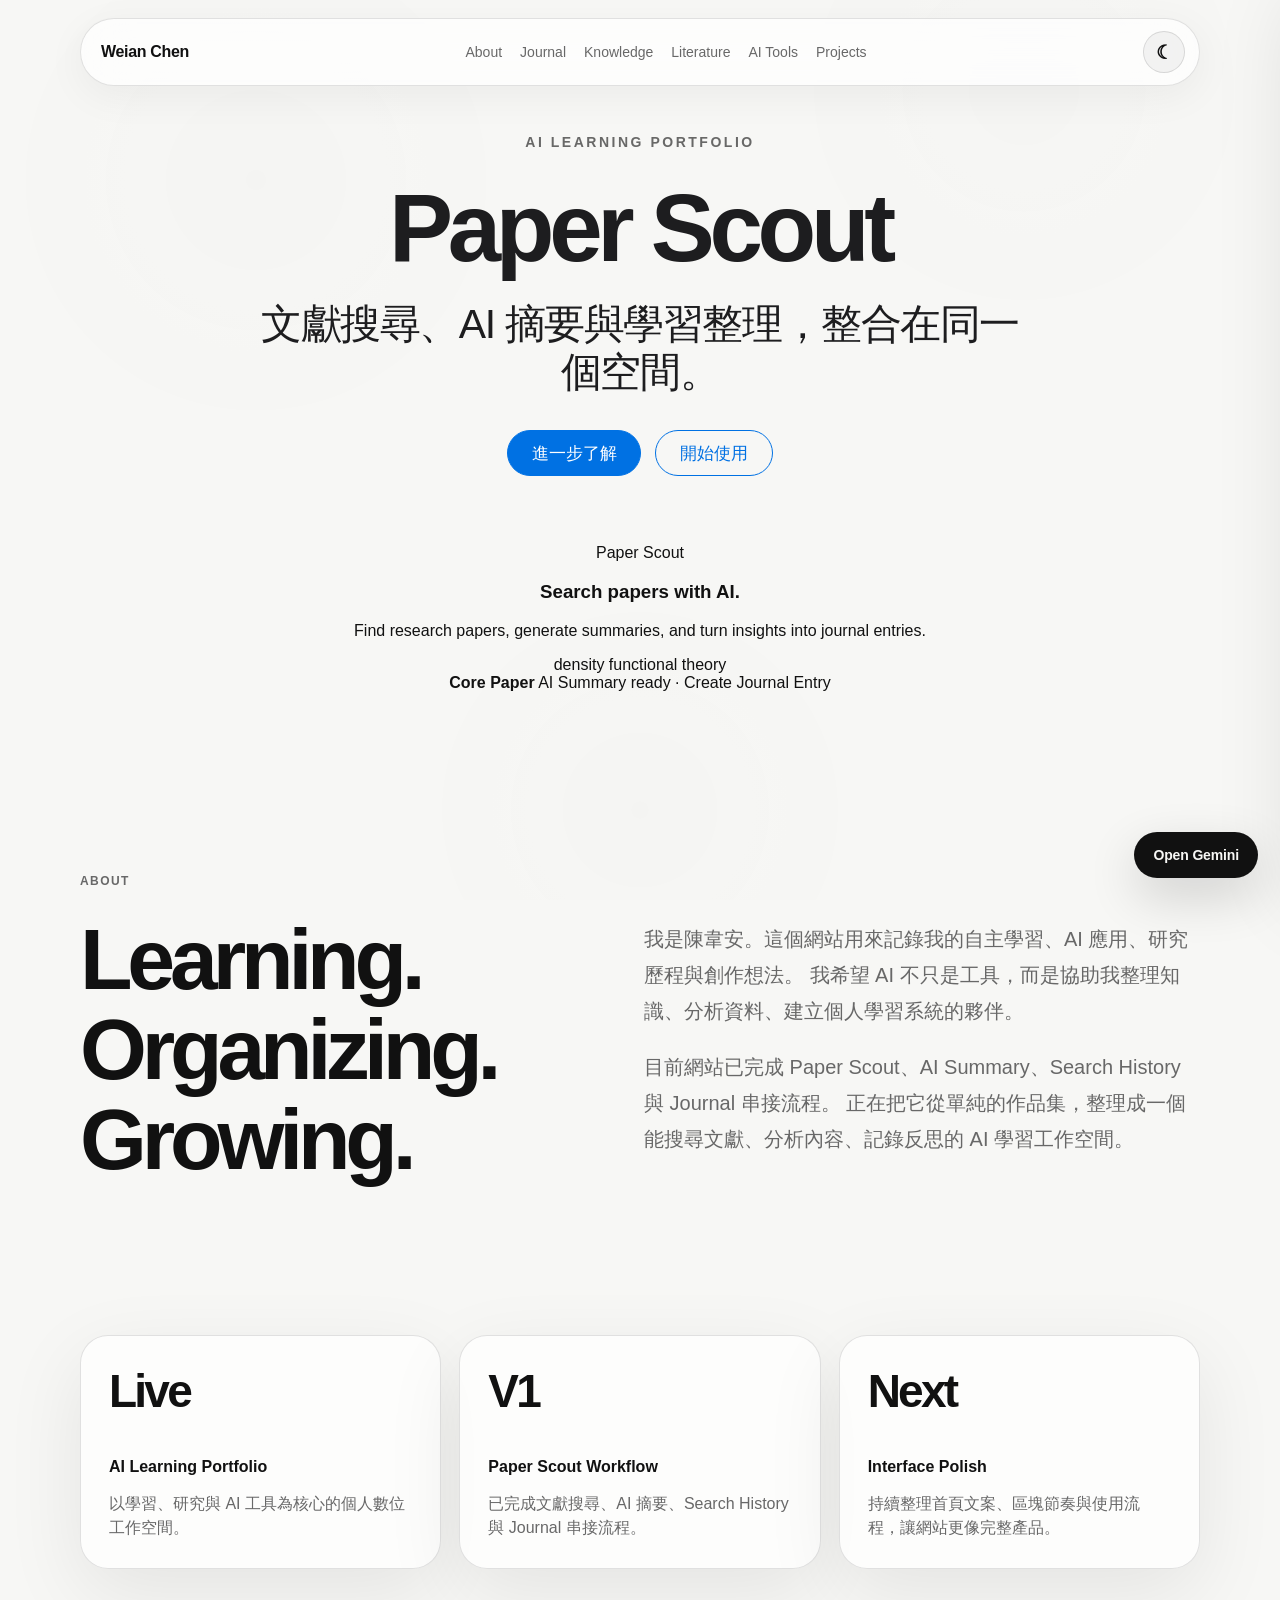
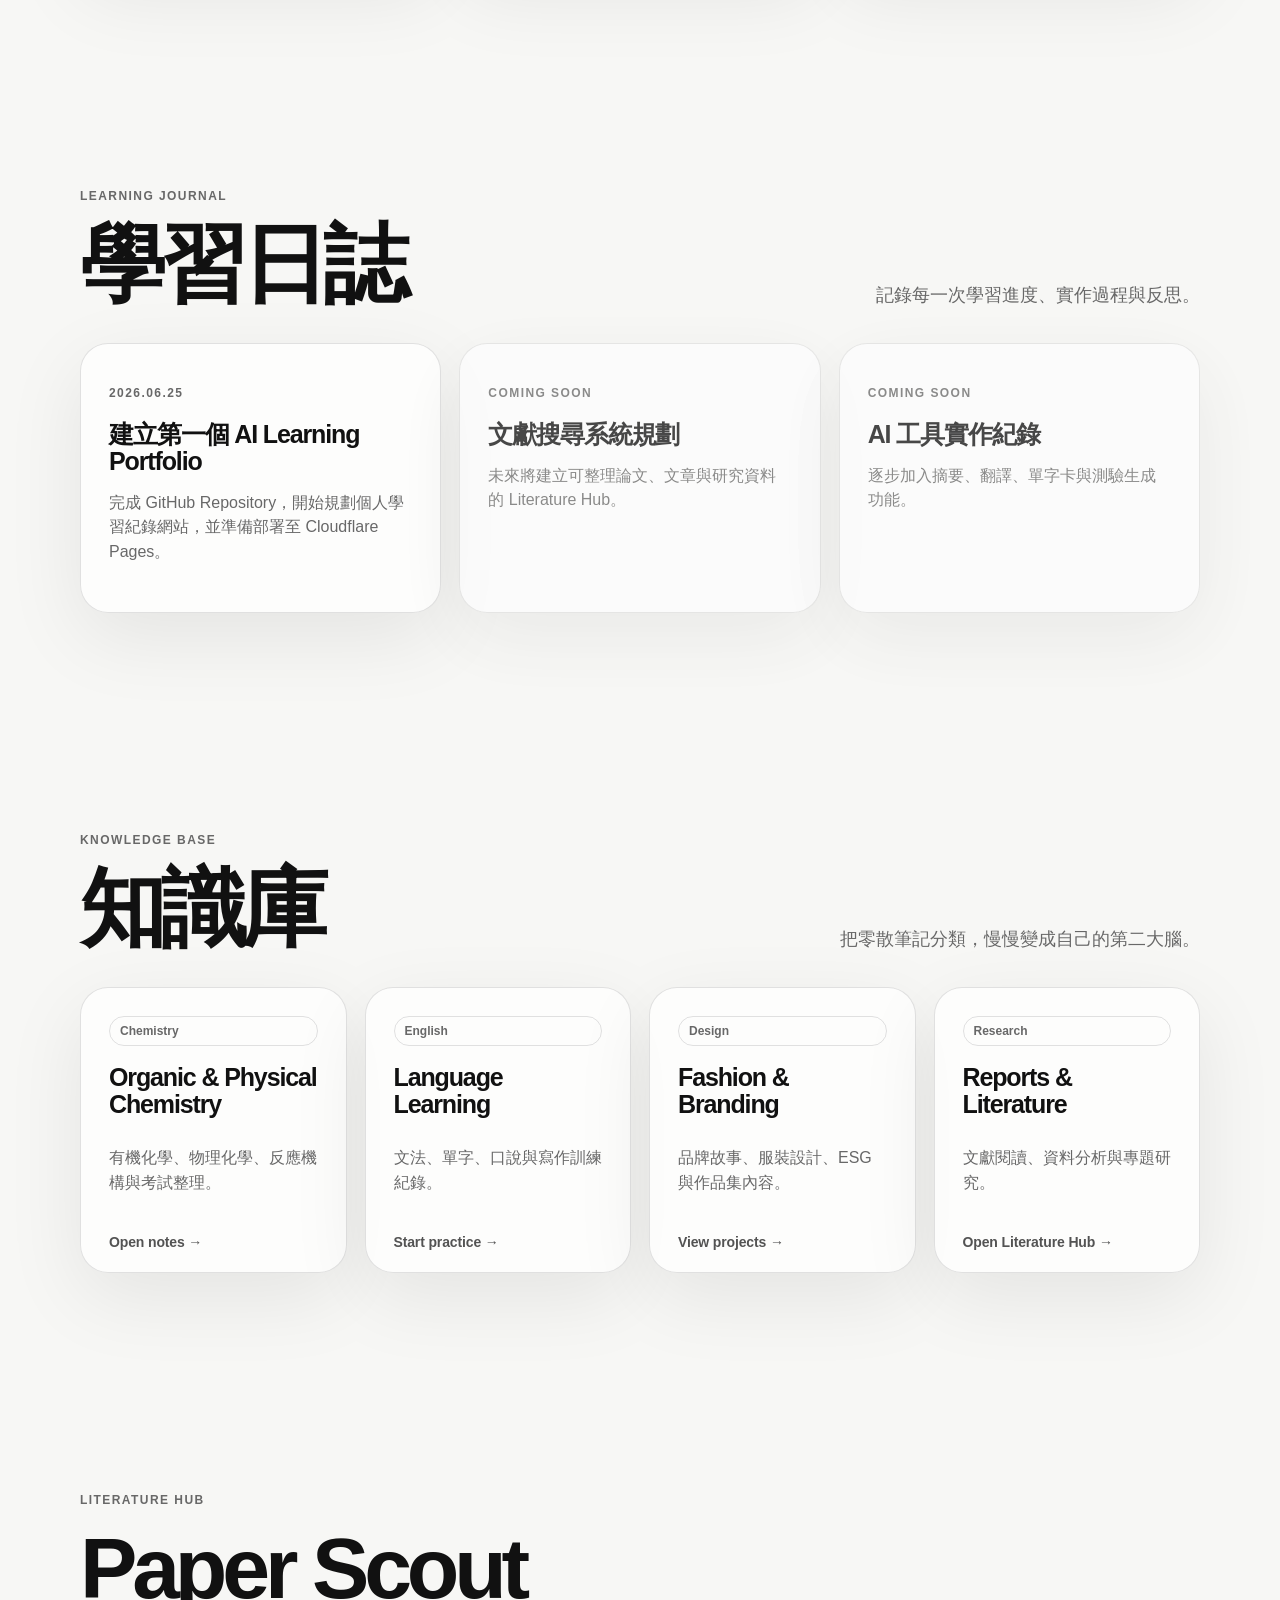
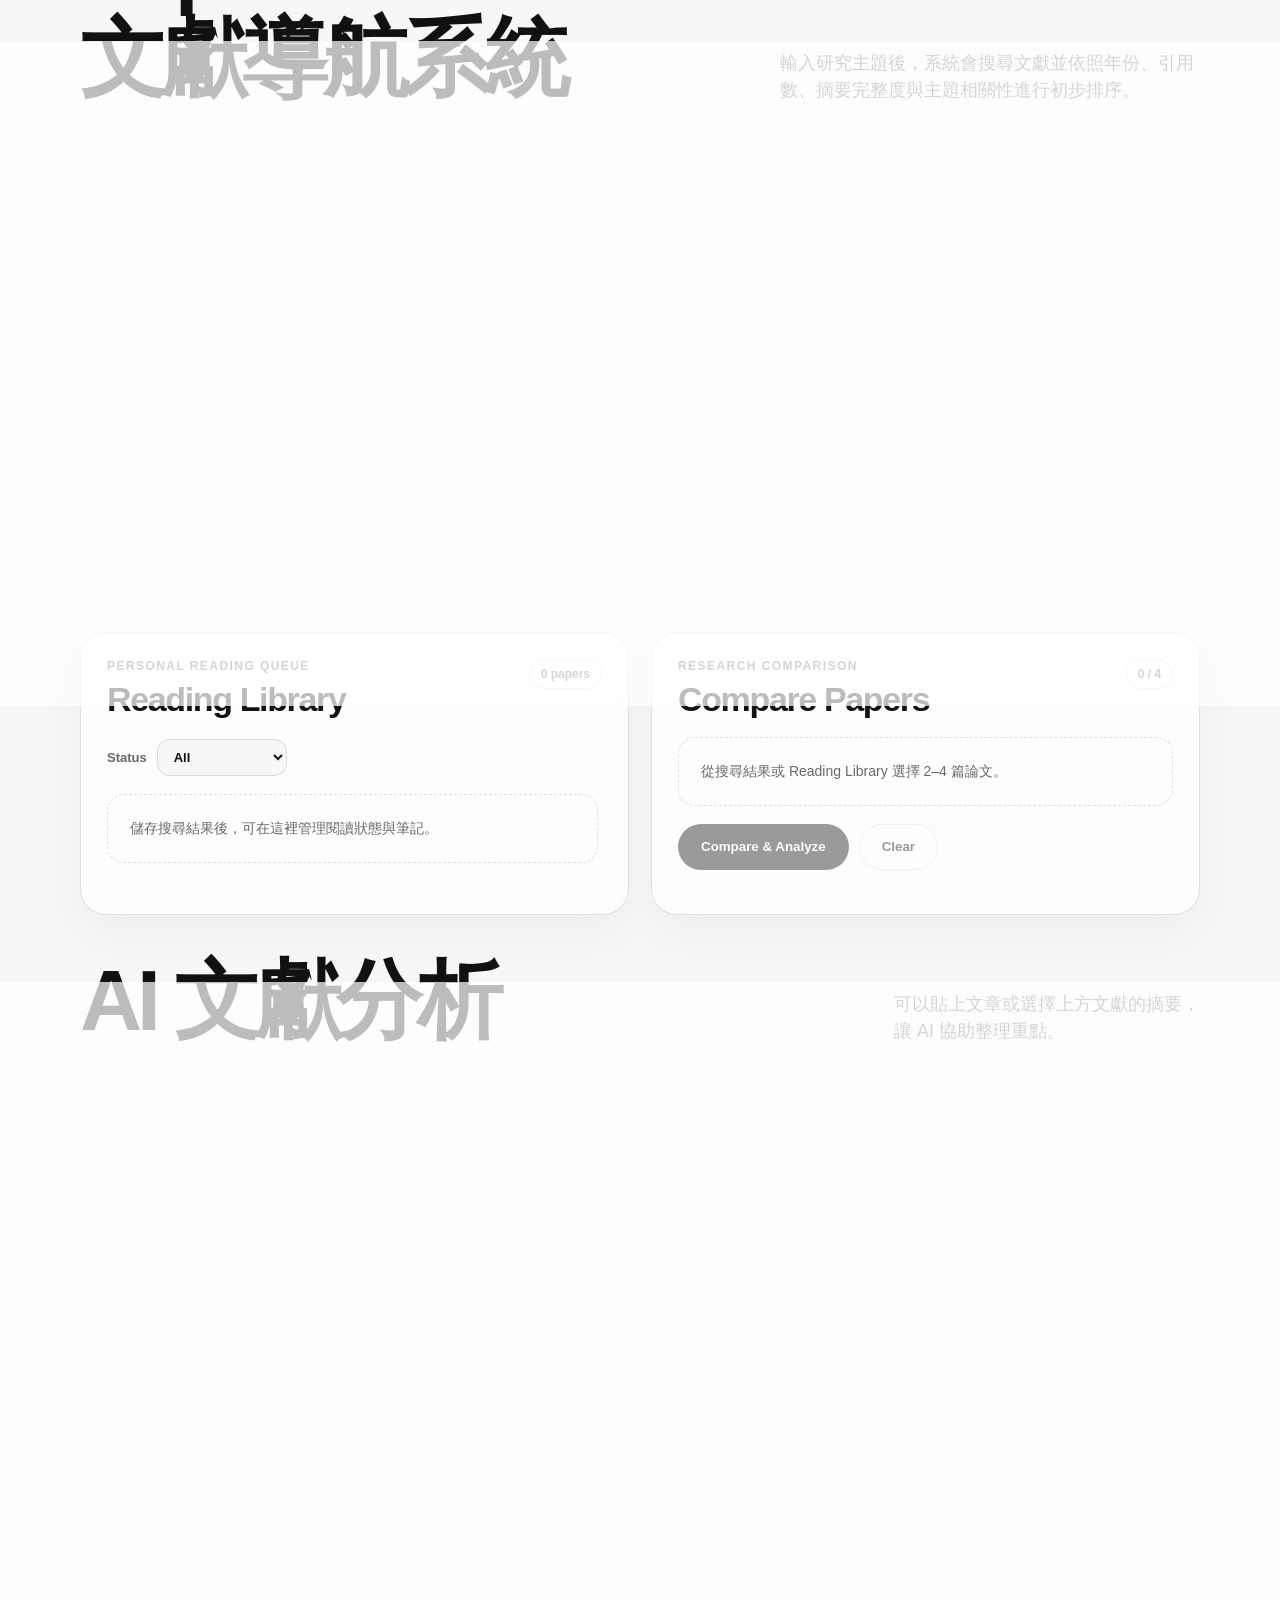
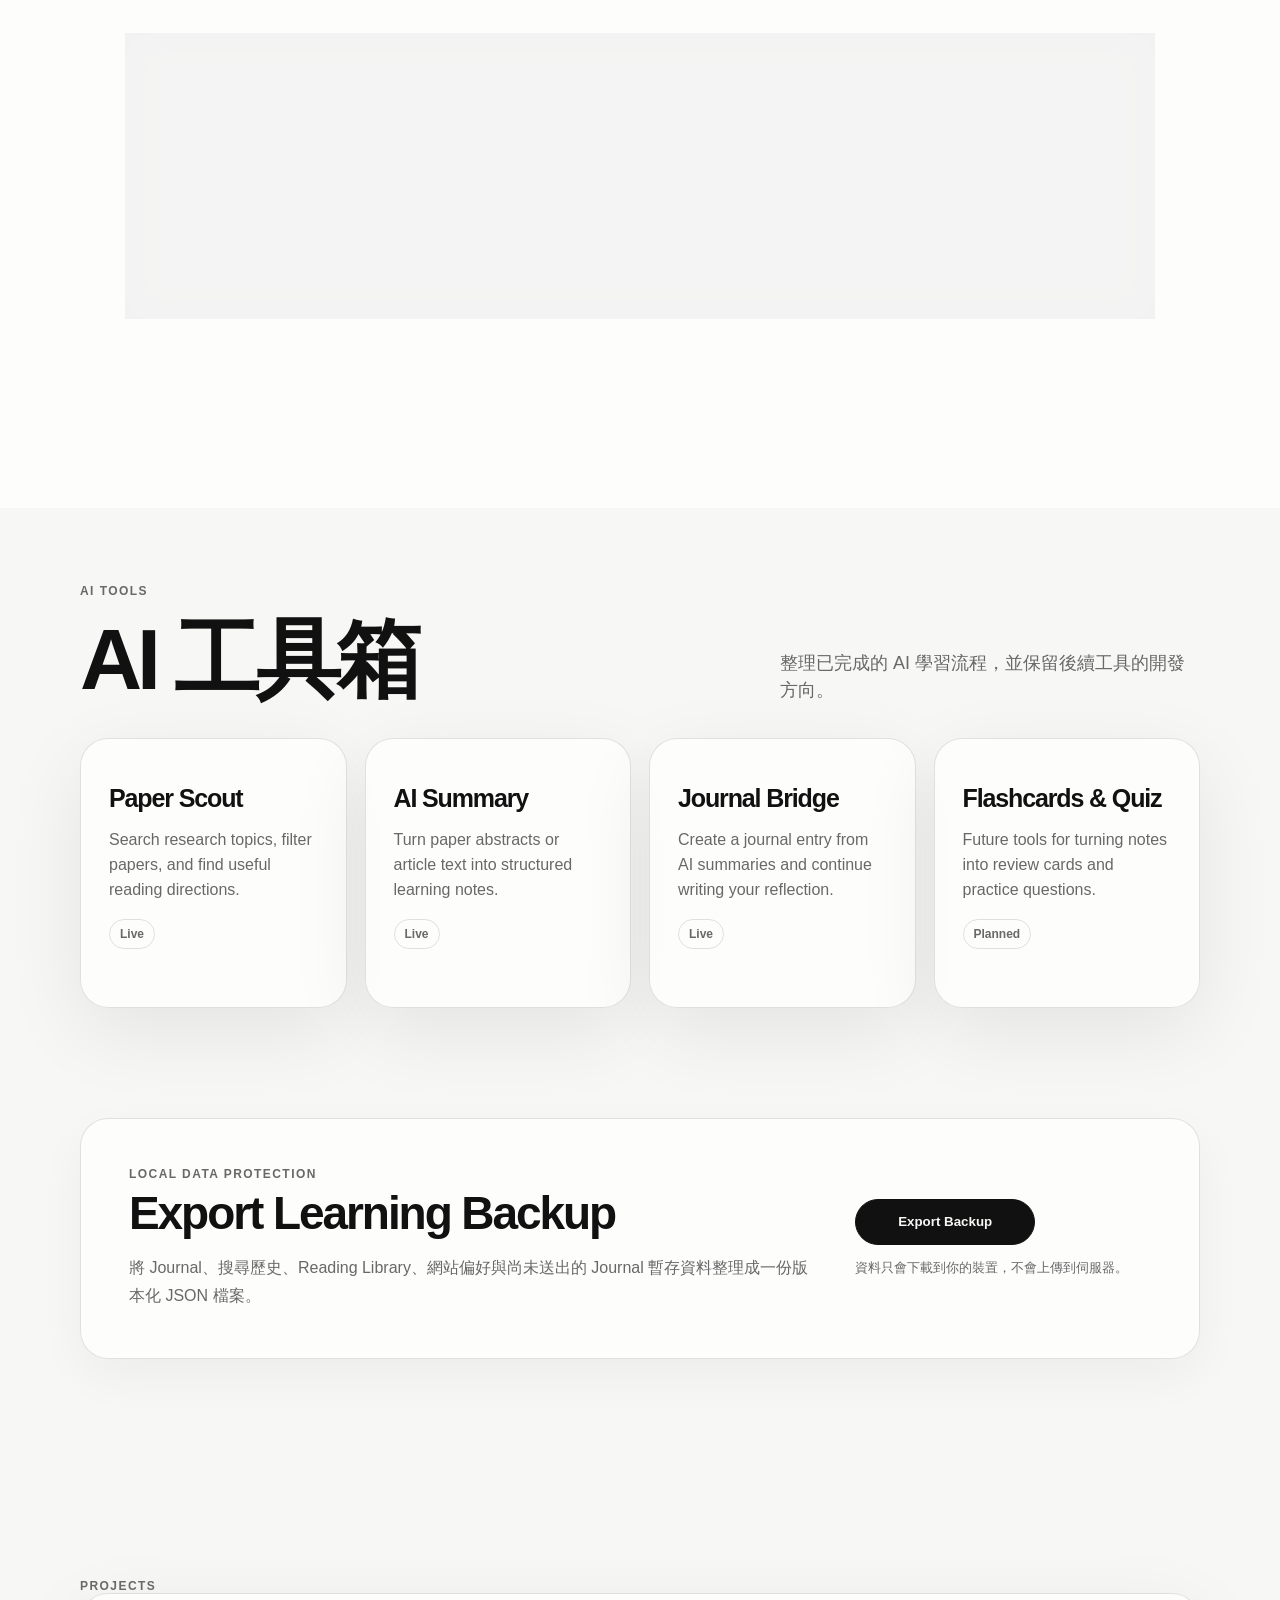
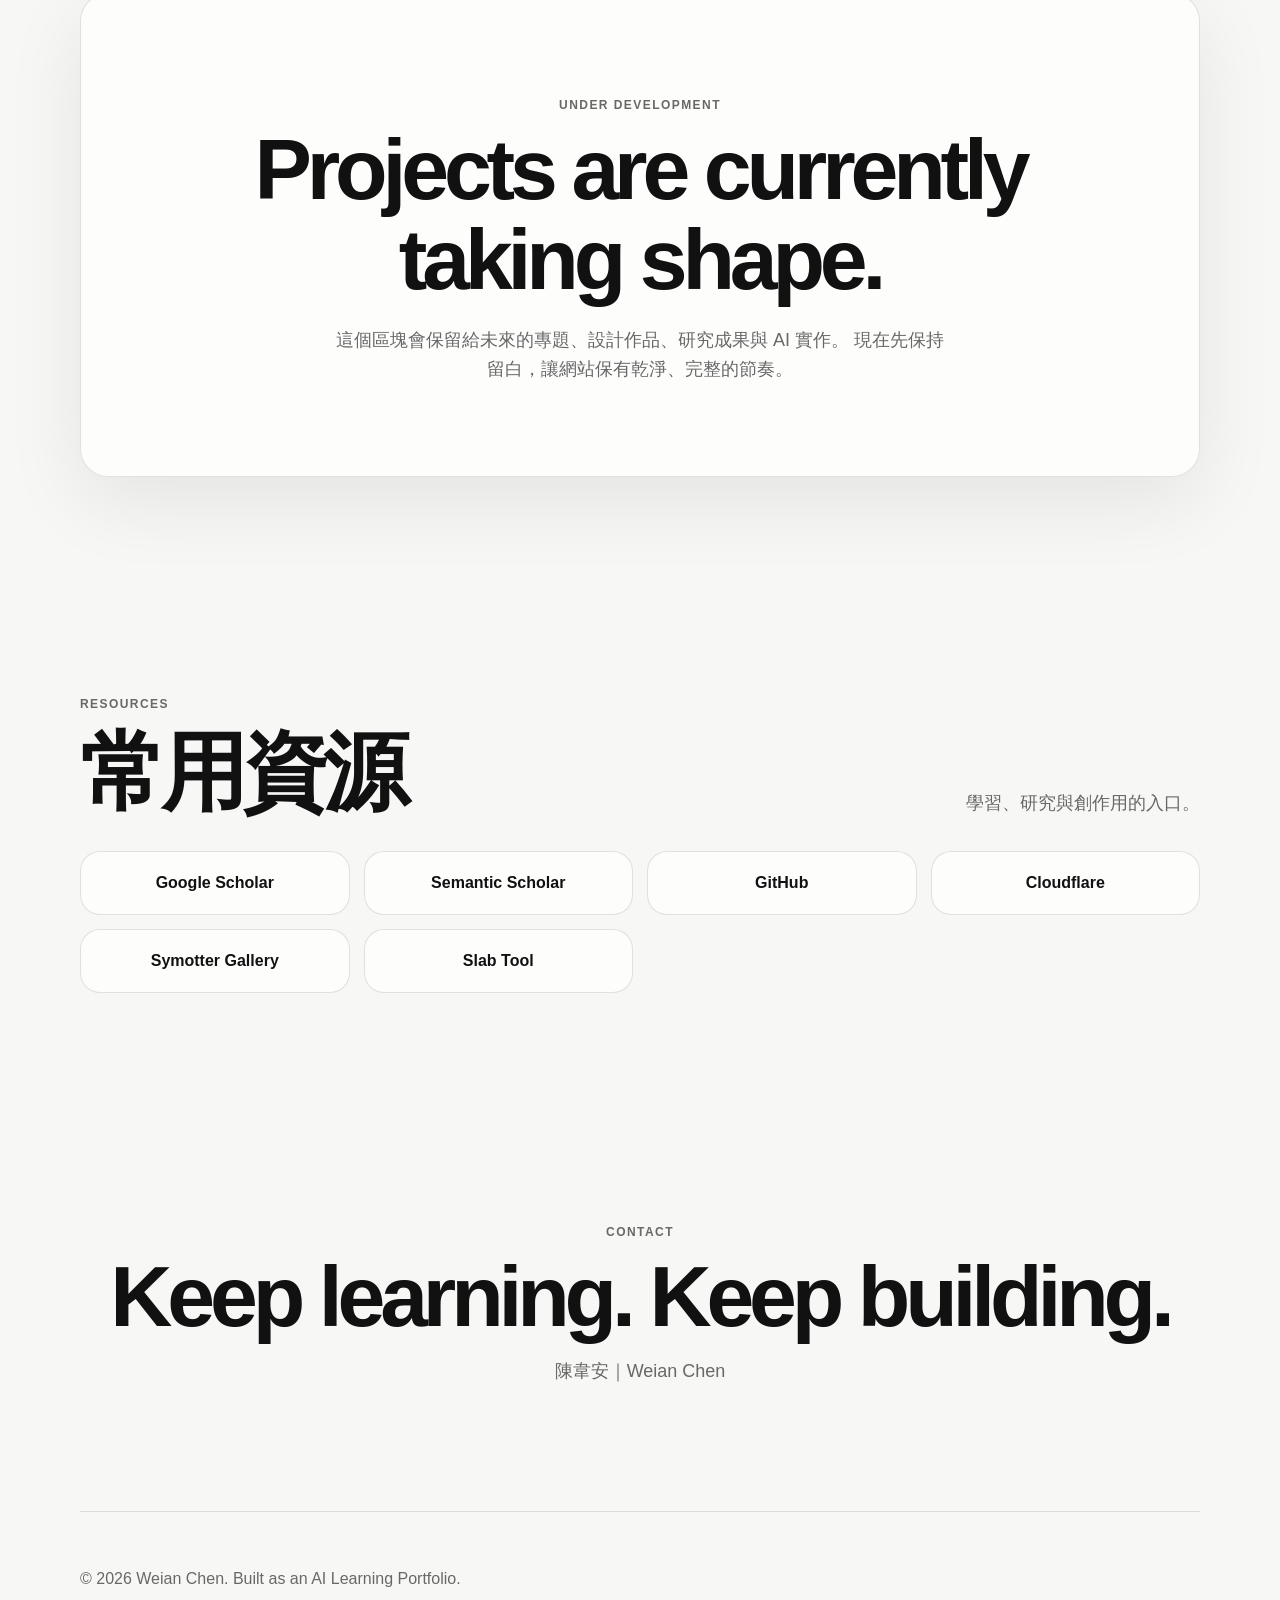
==== commit 6dbbfda3: "Add versioned learning data export" ====
--- a/index.html
+++ b/index.html
@@ -445,6 +445,34 @@
     </div>
   </div>
 </section>
+
+    <section class="section backup-section" id="backup">
+      <div class="backup-panel">
+        <div class="backup-copy">
+          <p class="tiny">Local Data Protection</p>
+          <h2>Export Learning Backup</h2>
+          <p id="backupDescription">
+            將 Journal、搜尋歷史、Reading Library、網站偏好與尚未送出的 Journal
+            暫存資料整理成一份版本化 JSON 檔案。
+          </p>
+        </div>
+
+        <div class="backup-actions">
+          <button
+            type="button"
+            class="button primary"
+            id="exportBackupButton"
+            aria-describedby="backupDescription backupStatus"
+          >
+            Export Backup
+          </button>
+          <p class="backup-status" id="backupStatus" role="status" aria-live="polite">
+            資料只會下載到你的裝置，不會上傳到伺服器。
+          </p>
+        </div>
+      </div>
+    </section>
+
     <section class="section projects-section" id="projects">
       <div class="section-label">Projects</div>
       <div class="empty-state">
@@ -494,6 +522,7 @@
   Open Gemini
 </a>
 
+<script type="module" src="backup.js"></script>
 <script src="script.js"></script>
 </body>
 </html>
--- a/styles.css
+++ b/styles.css
@@ -9571,3 +9571,73 @@
     width: 100%;
   }
 }
+
+/* ==========================================================================
+   Learning Data Backup
+   ========================================================================== */
+
+.backup-section {
+  padding-top: 0;
+}
+
+.backup-panel {
+  display: grid;
+  grid-template-columns: minmax(0, 1.4fr) minmax(260px, 0.6fr);
+  align-items: center;
+  gap: 36px;
+  padding: clamp(28px, 5vw, 48px);
+  border: 1px solid var(--line);
+  border-radius: 28px;
+  background: var(--surface);
+  box-shadow: 0 18px 50px rgba(0, 0, 0, 0.045);
+}
+
+.backup-copy .tiny {
+  margin: 0 0 8px;
+}
+
+.backup-copy h2 {
+  margin: 0;
+  font-size: clamp(30px, 4vw, 46px);
+  letter-spacing: -0.045em;
+}
+
+.backup-copy > p:last-child {
+  max-width: 720px;
+  margin: 16px 0 0;
+  color: var(--muted);
+  line-height: 1.75;
+}
+
+.backup-actions {
+  display: grid;
+  justify-items: start;
+  gap: 13px;
+}
+
+.backup-actions .button {
+  min-width: 180px;
+  border: 1px solid var(--text);
+}
+
+.backup-status {
+  margin: 0;
+  color: var(--muted);
+  font-size: 13px;
+  line-height: 1.55;
+}
+
+:root.dark .backup-panel {
+  box-shadow: 0 18px 50px rgba(0, 0, 0, 0.22);
+}
+
+@media (max-width: 760px) {
+  .backup-panel {
+    grid-template-columns: 1fr;
+    gap: 24px;
+  }
+
+  .backup-actions .button {
+    width: 100%;
+  }
+}
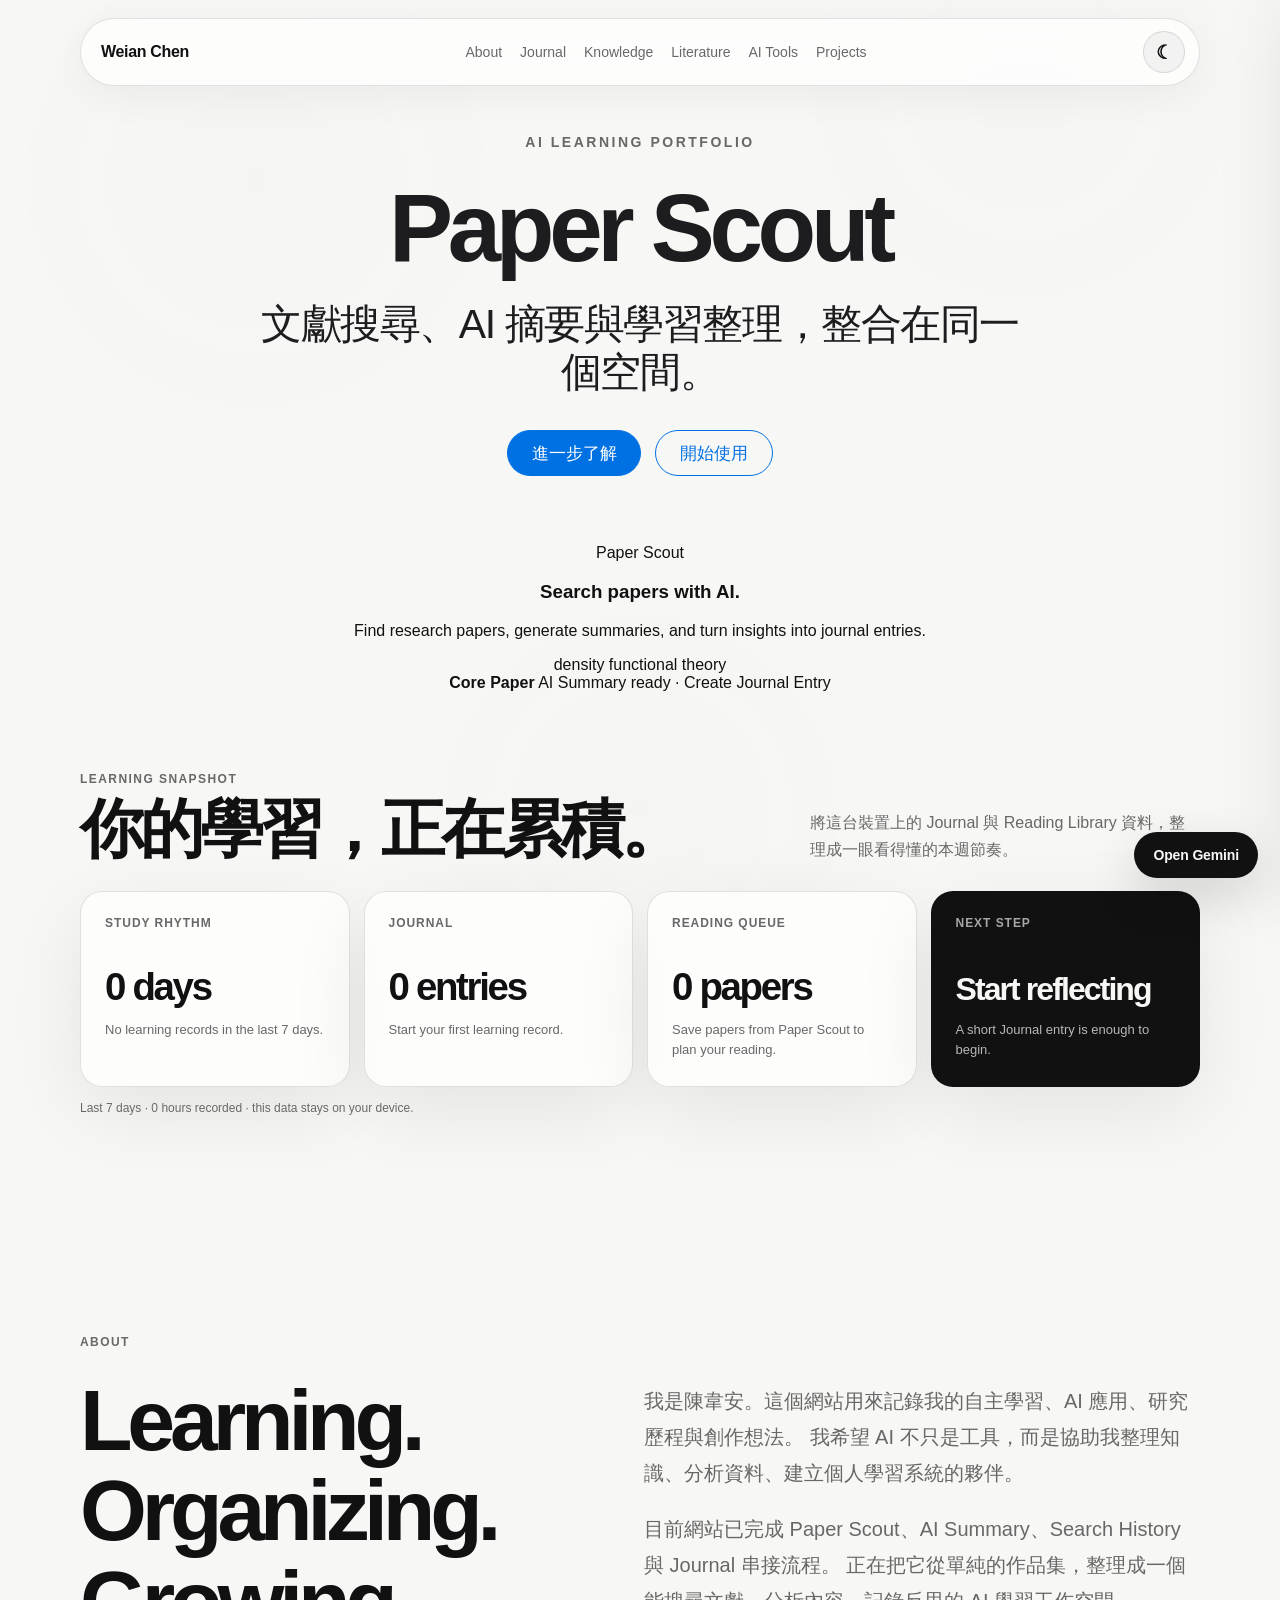
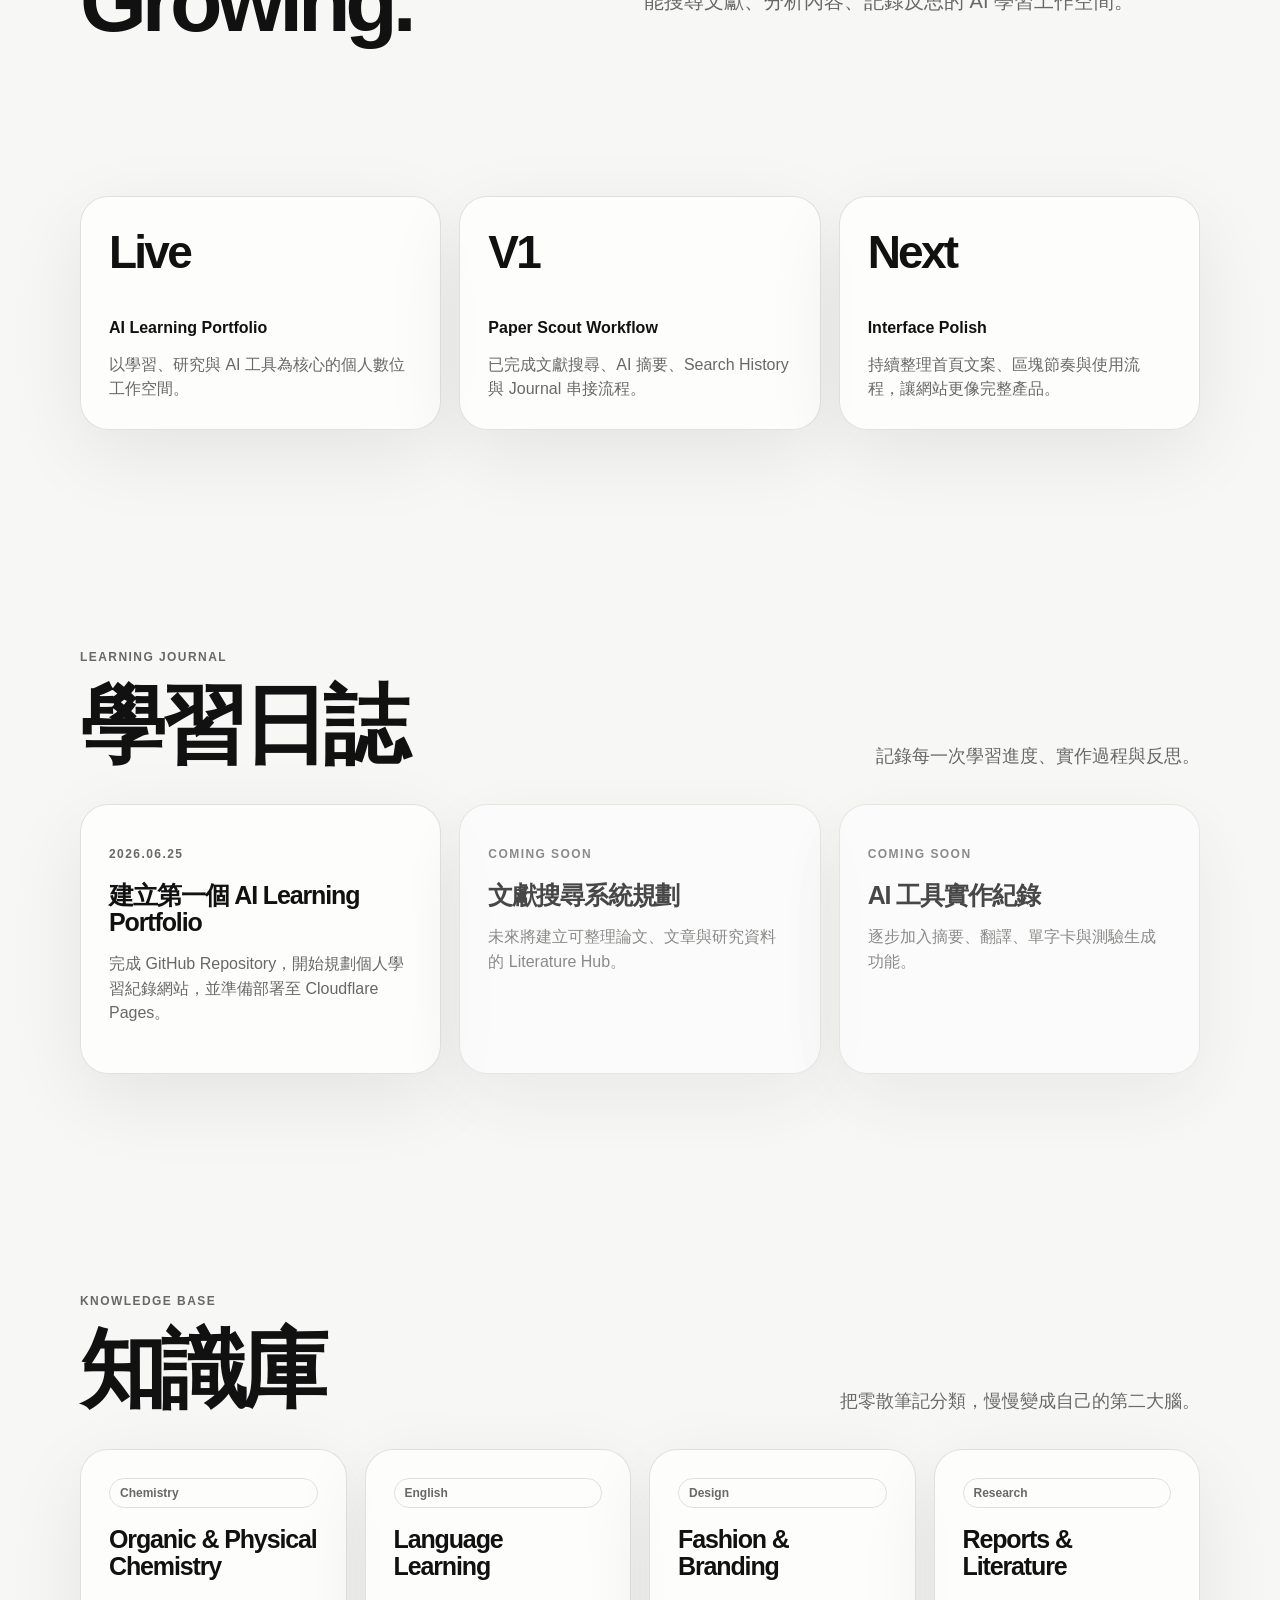
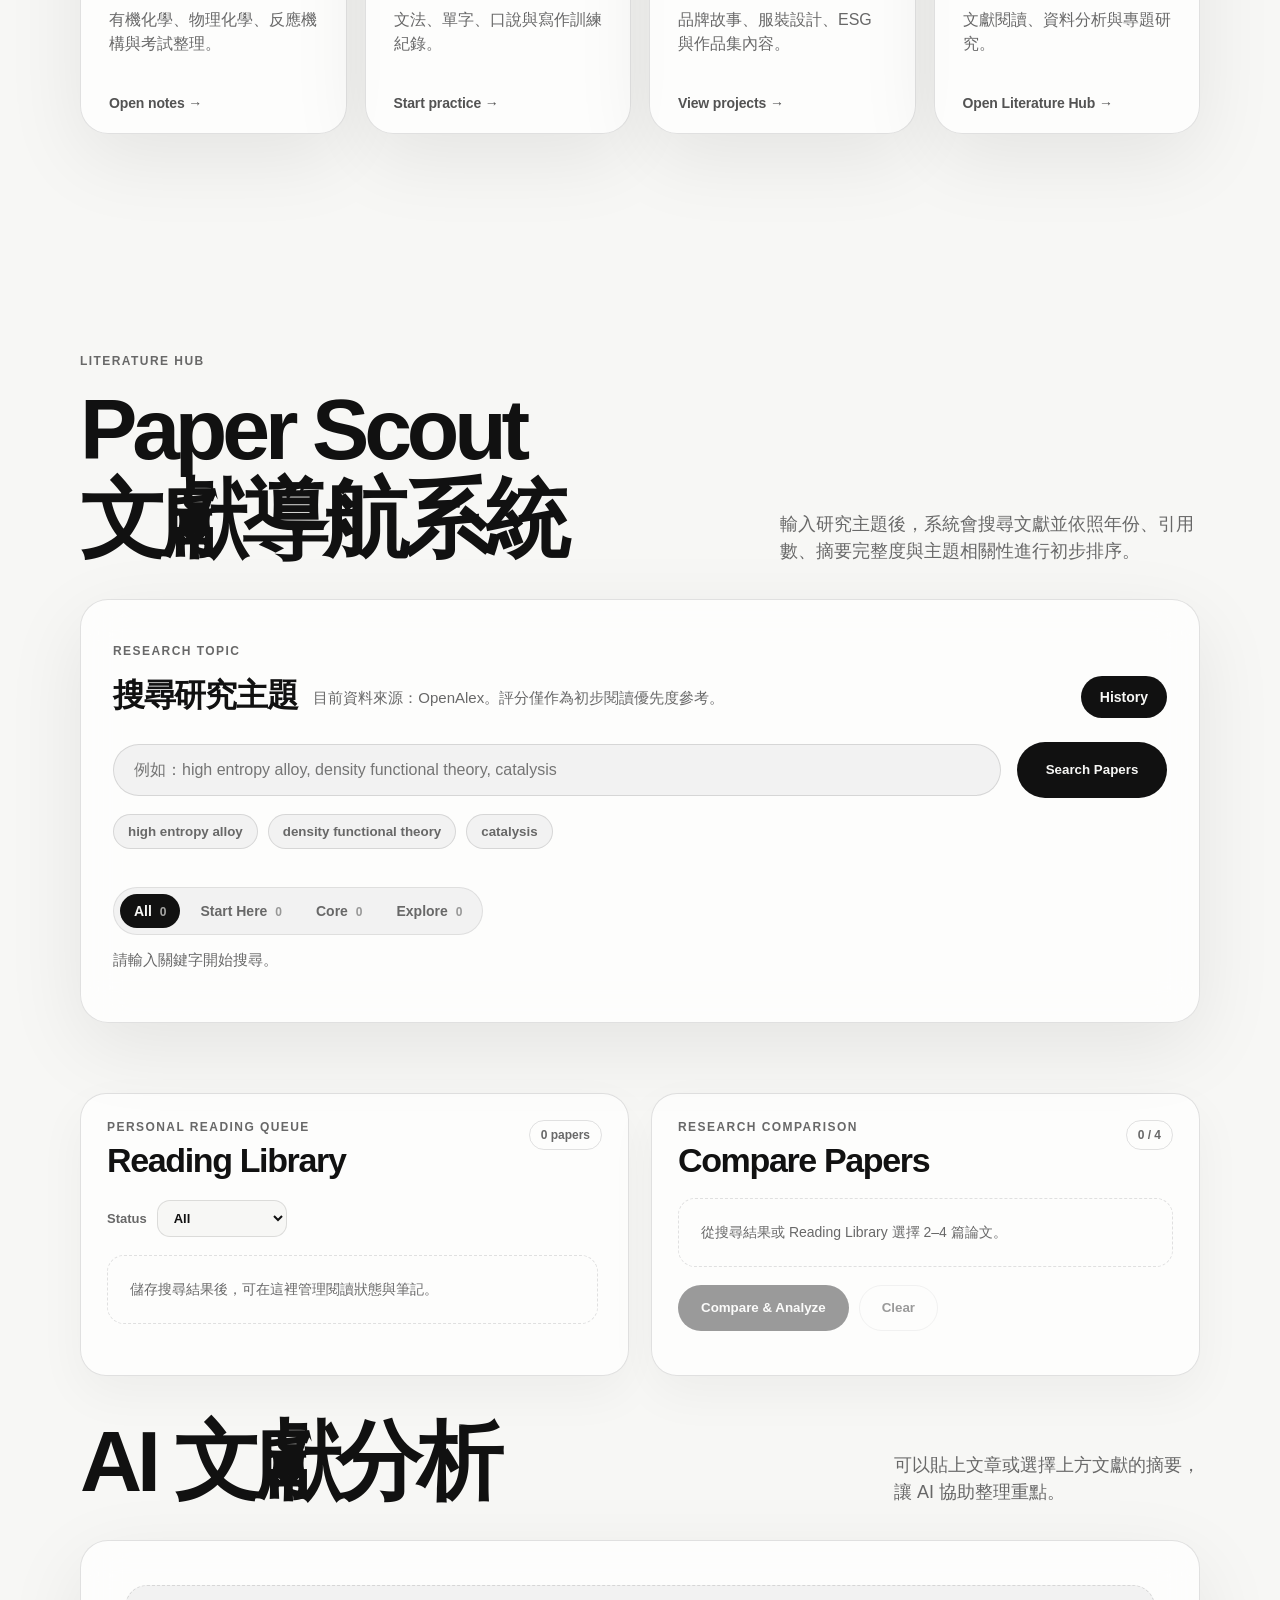
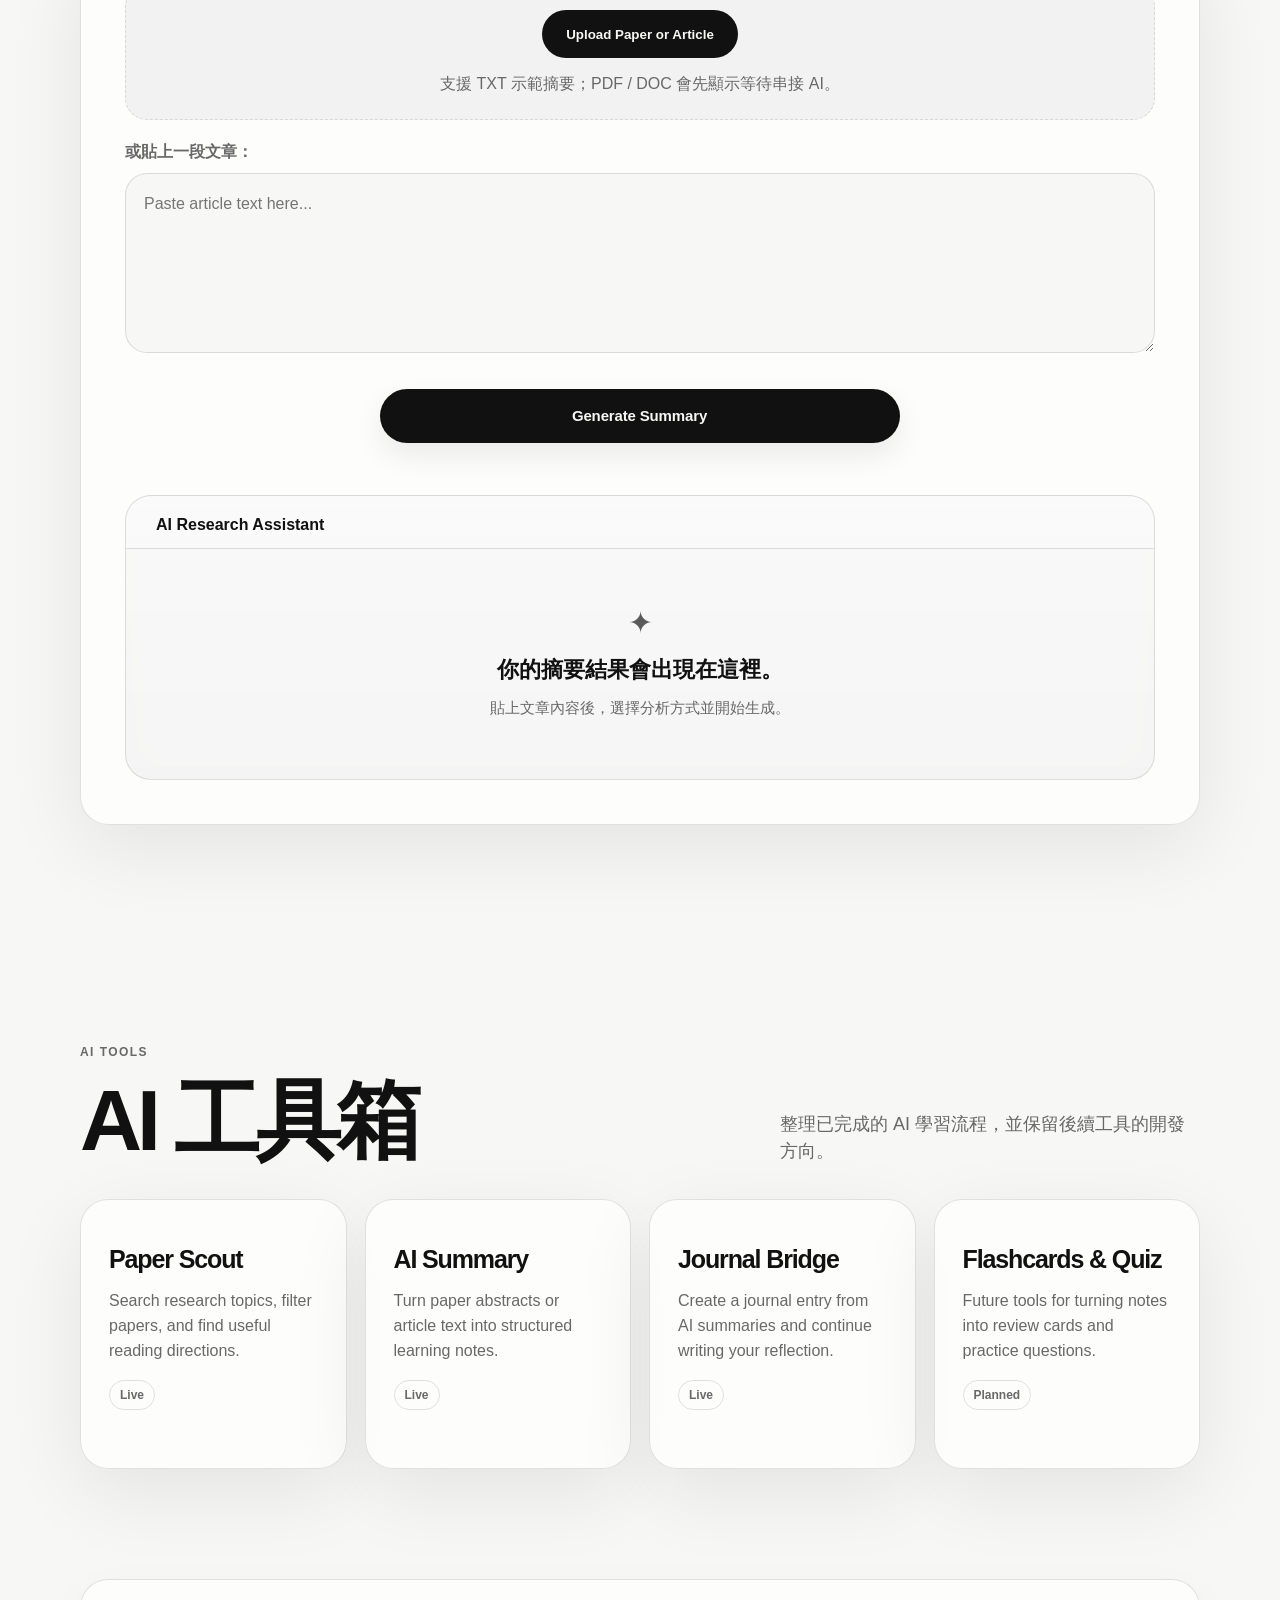
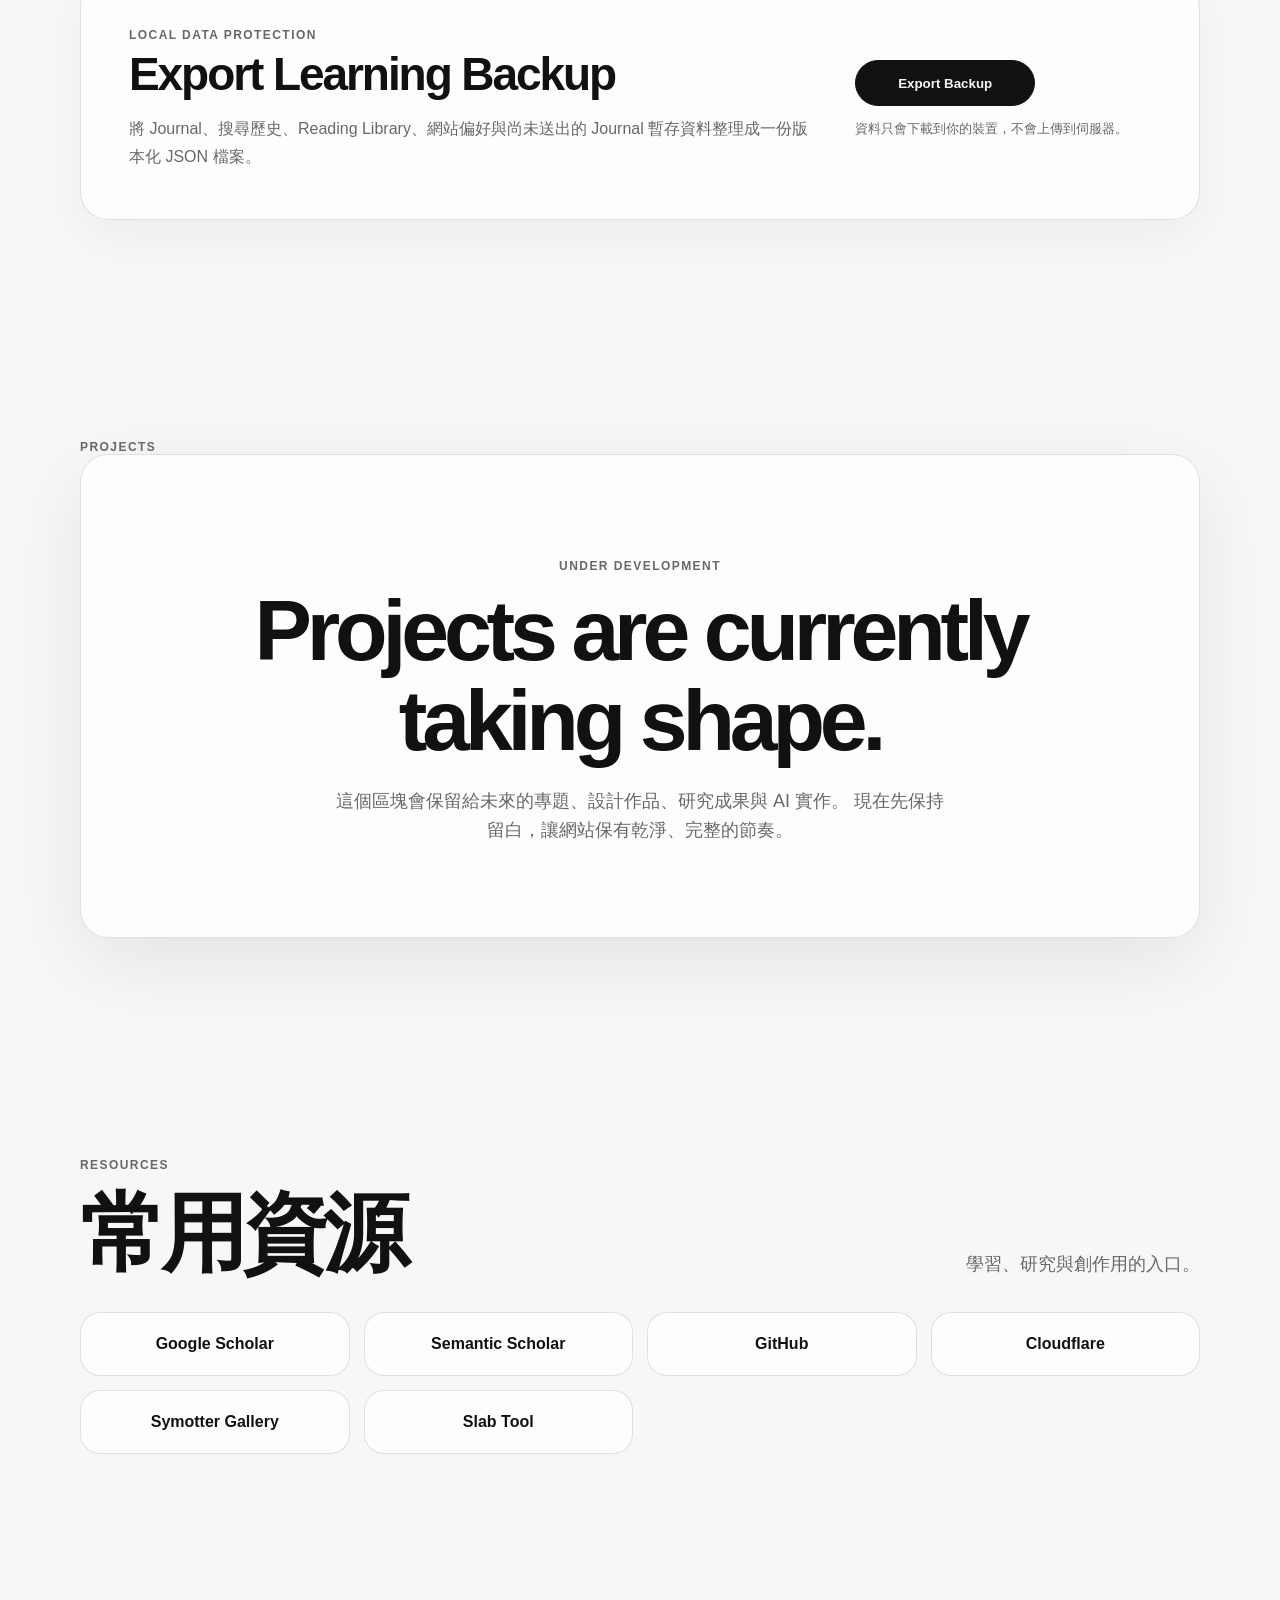
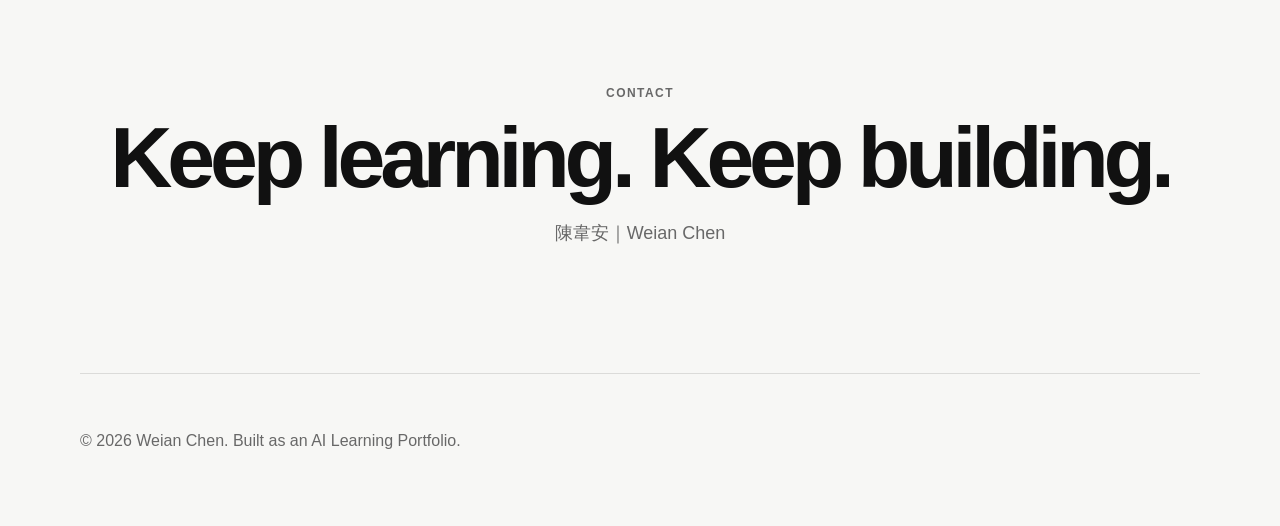
==== commit 3a0b7d7d: "Add homepage learning snapshot" ====
--- a/index.html
+++ b/index.html
@@ -63,6 +63,52 @@
     </div>
   </div>
 </section>
+
+    <section
+      class="section learning-snapshot"
+      id="snapshot"
+      aria-labelledby="snapshotTitle"
+    >
+      <div class="snapshot-heading">
+        <div>
+          <p class="tiny">Learning Snapshot</p>
+          <h2 id="snapshotTitle">你的學習，正在累積。</h2>
+        </div>
+        <p>
+          將這台裝置上的 Journal 與 Reading Library 資料，整理成一眼看得懂的本週節奏。
+        </p>
+      </div>
+
+      <div class="snapshot-grid" id="learningSnapshot">
+        <article class="snapshot-card">
+          <span class="snapshot-label">Study rhythm</span>
+          <strong class="snapshot-value" id="snapshotRhythmValue">0 days</strong>
+          <p id="snapshotRhythmDetail">No learning records in the last 7 days.</p>
+        </article>
+
+        <article class="snapshot-card">
+          <span class="snapshot-label">Journal</span>
+          <strong class="snapshot-value" id="snapshotJournalValue">0 entries</strong>
+          <p id="snapshotJournalDetail">Start your first learning record.</p>
+        </article>
+
+        <article class="snapshot-card">
+          <span class="snapshot-label">Reading queue</span>
+          <strong class="snapshot-value" id="snapshotReadingValue">0 papers</strong>
+          <p id="snapshotReadingDetail">Save papers from Paper Scout to plan your reading.</p>
+        </article>
+
+        <article class="snapshot-card snapshot-card-next">
+          <span class="snapshot-label">Next step</span>
+          <strong class="snapshot-value snapshot-next-value" id="snapshotNextValue">Start reflecting</strong>
+          <p id="snapshotNextDetail">A short Journal entry is enough to begin.</p>
+        </article>
+      </div>
+
+      <p class="snapshot-note" id="snapshotNote">
+        This summary stays on your device and refreshes when you return to the page.
+      </p>
+    </section>
 
     <section class="section about-section" id="about">
       <div class="section-label">About</div>
@@ -523,6 +569,7 @@
 </a>
 
 <script type="module" src="backup.js"></script>
+<script type="module" src="snapshot.js"></script>
 <script src="script.js"></script>
 </body>
 </html>
--- a/styles.css
+++ b/styles.css
@@ -9641,3 +9641,135 @@
     width: 100%;
   }
 }
+
+/* ===========================================================================
+   Learning Snapshot
+   ========================================================================== */
+
+.learning-snapshot {
+  padding-top: 8px;
+}
+
+.snapshot-heading {
+  display: flex;
+  align-items: end;
+  justify-content: space-between;
+  gap: 32px;
+  margin-bottom: 28px;
+}
+
+.snapshot-heading .tiny {
+  margin: 0 0 10px;
+}
+
+.snapshot-heading h2 {
+  font-size: clamp(36px, 5vw, 64px);
+  letter-spacing: -0.06em;
+}
+
+.snapshot-heading > p {
+  max-width: 390px;
+  margin: 0;
+  color: var(--muted);
+  font-size: 16px;
+  line-height: 1.7;
+}
+
+.snapshot-grid {
+  display: grid;
+  grid-template-columns: repeat(4, minmax(0, 1fr));
+  gap: 14px;
+}
+
+.snapshot-card {
+  display: flex;
+  min-height: 196px;
+  flex-direction: column;
+  padding: 24px;
+  border: 1px solid var(--line);
+  border-radius: 22px;
+  background: var(--surface);
+  box-shadow: var(--shadow);
+}
+
+.snapshot-card-next {
+  background: var(--text);
+  color: var(--bg);
+}
+
+.snapshot-label {
+  color: var(--muted);
+  font-size: 12px;
+  font-weight: 760;
+  letter-spacing: 0.08em;
+  text-transform: uppercase;
+}
+
+.snapshot-card-next .snapshot-label {
+  color: currentColor;
+  opacity: 0.65;
+}
+
+.snapshot-value {
+  display: block;
+  margin-top: auto;
+  font-size: clamp(28px, 3vw, 42px);
+  font-weight: 780;
+  letter-spacing: -0.06em;
+  line-height: 1;
+}
+
+.snapshot-next-value {
+  font-size: clamp(24px, 2.5vw, 34px);
+  line-height: 1.08;
+}
+
+.snapshot-card p {
+  min-height: 42px;
+  margin: 14px 0 0;
+  color: var(--muted);
+  font-size: 13px;
+  line-height: 1.55;
+}
+
+.snapshot-card-next p {
+  color: currentColor;
+  opacity: 0.72;
+}
+
+.snapshot-note {
+  margin: 14px 0 0;
+  color: var(--muted);
+  font-size: 12px;
+}
+
+:root.dark .snapshot-card-next {
+  background: #f5f5f7;
+  color: #1d1d1f;
+}
+
+@media (max-width: 900px) {
+  .snapshot-grid {
+    grid-template-columns: repeat(2, minmax(0, 1fr));
+  }
+}
+
+@media (max-width: 760px) {
+  .learning-snapshot {
+    padding-top: 0;
+  }
+
+  .snapshot-heading {
+    align-items: start;
+    flex-direction: column;
+    gap: 16px;
+  }
+
+  .snapshot-grid {
+    grid-template-columns: 1fr;
+  }
+
+  .snapshot-card {
+    min-height: 160px;
+  }
+}
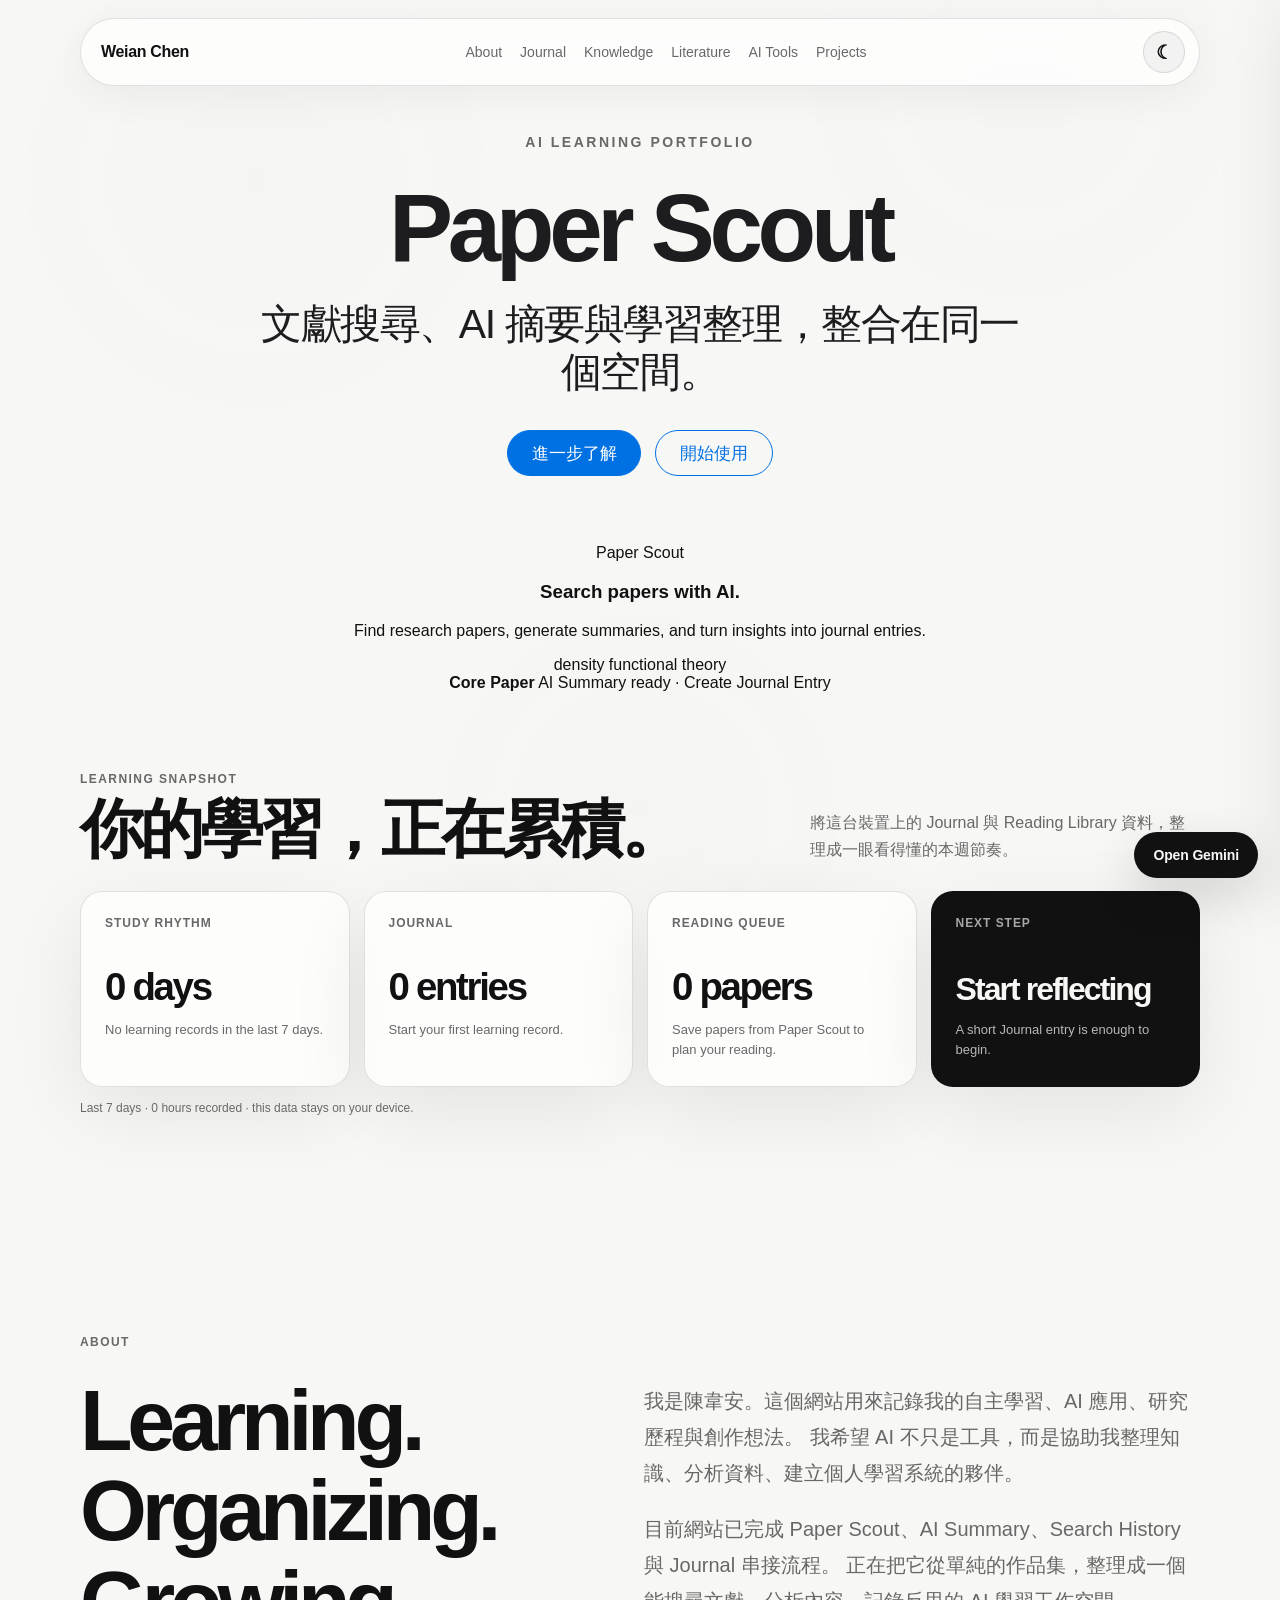
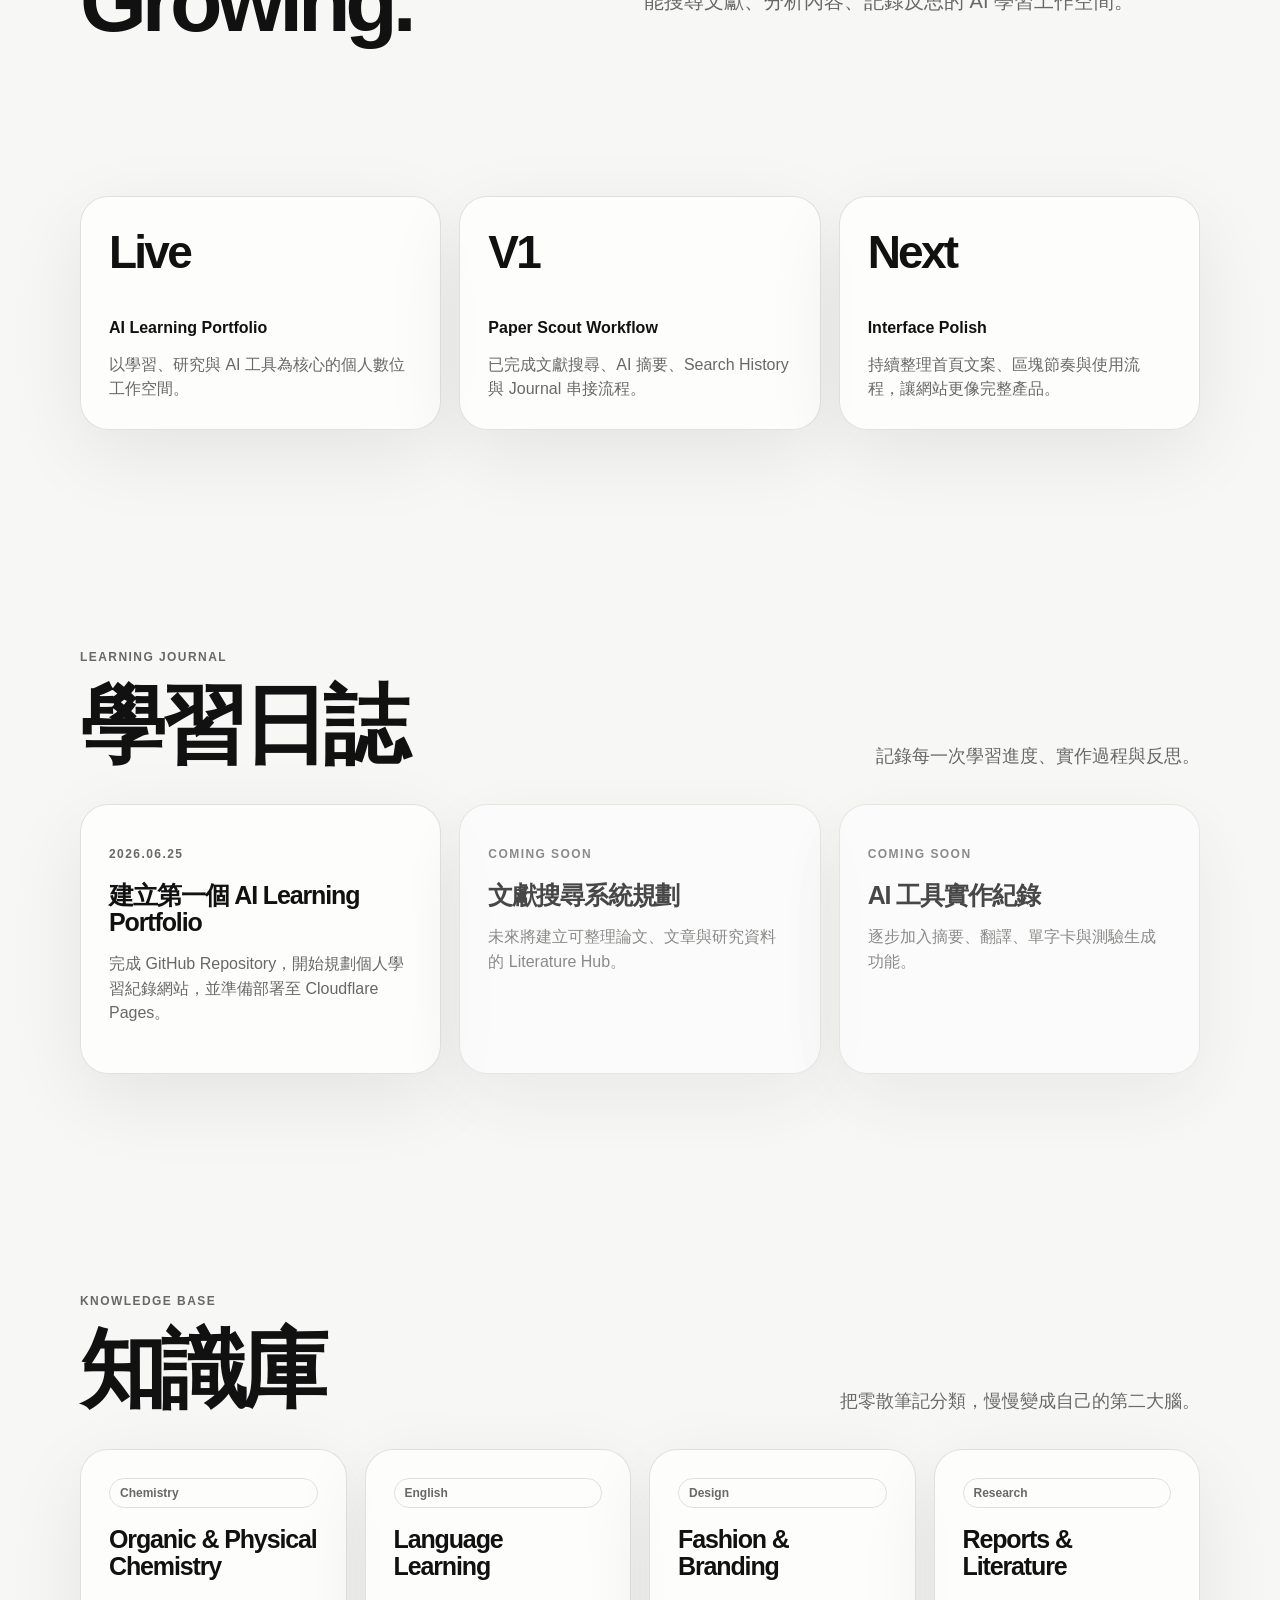
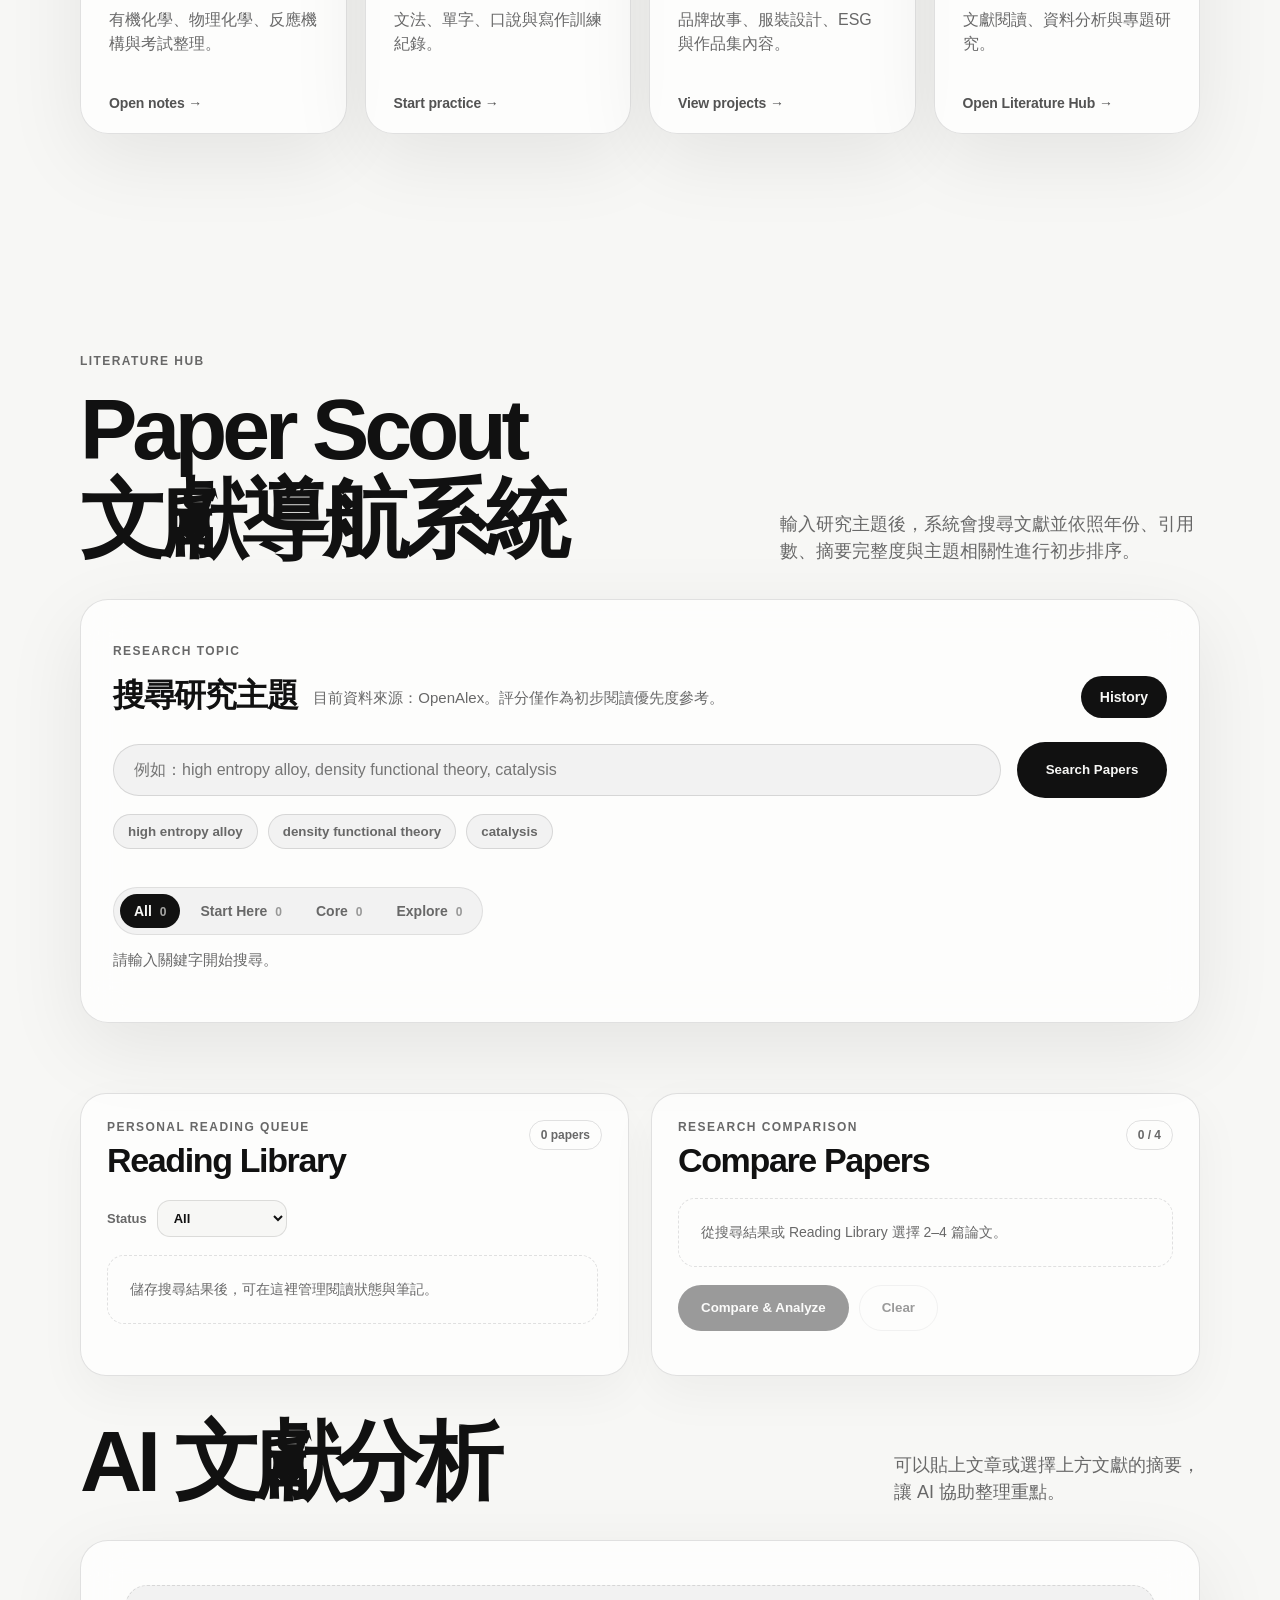
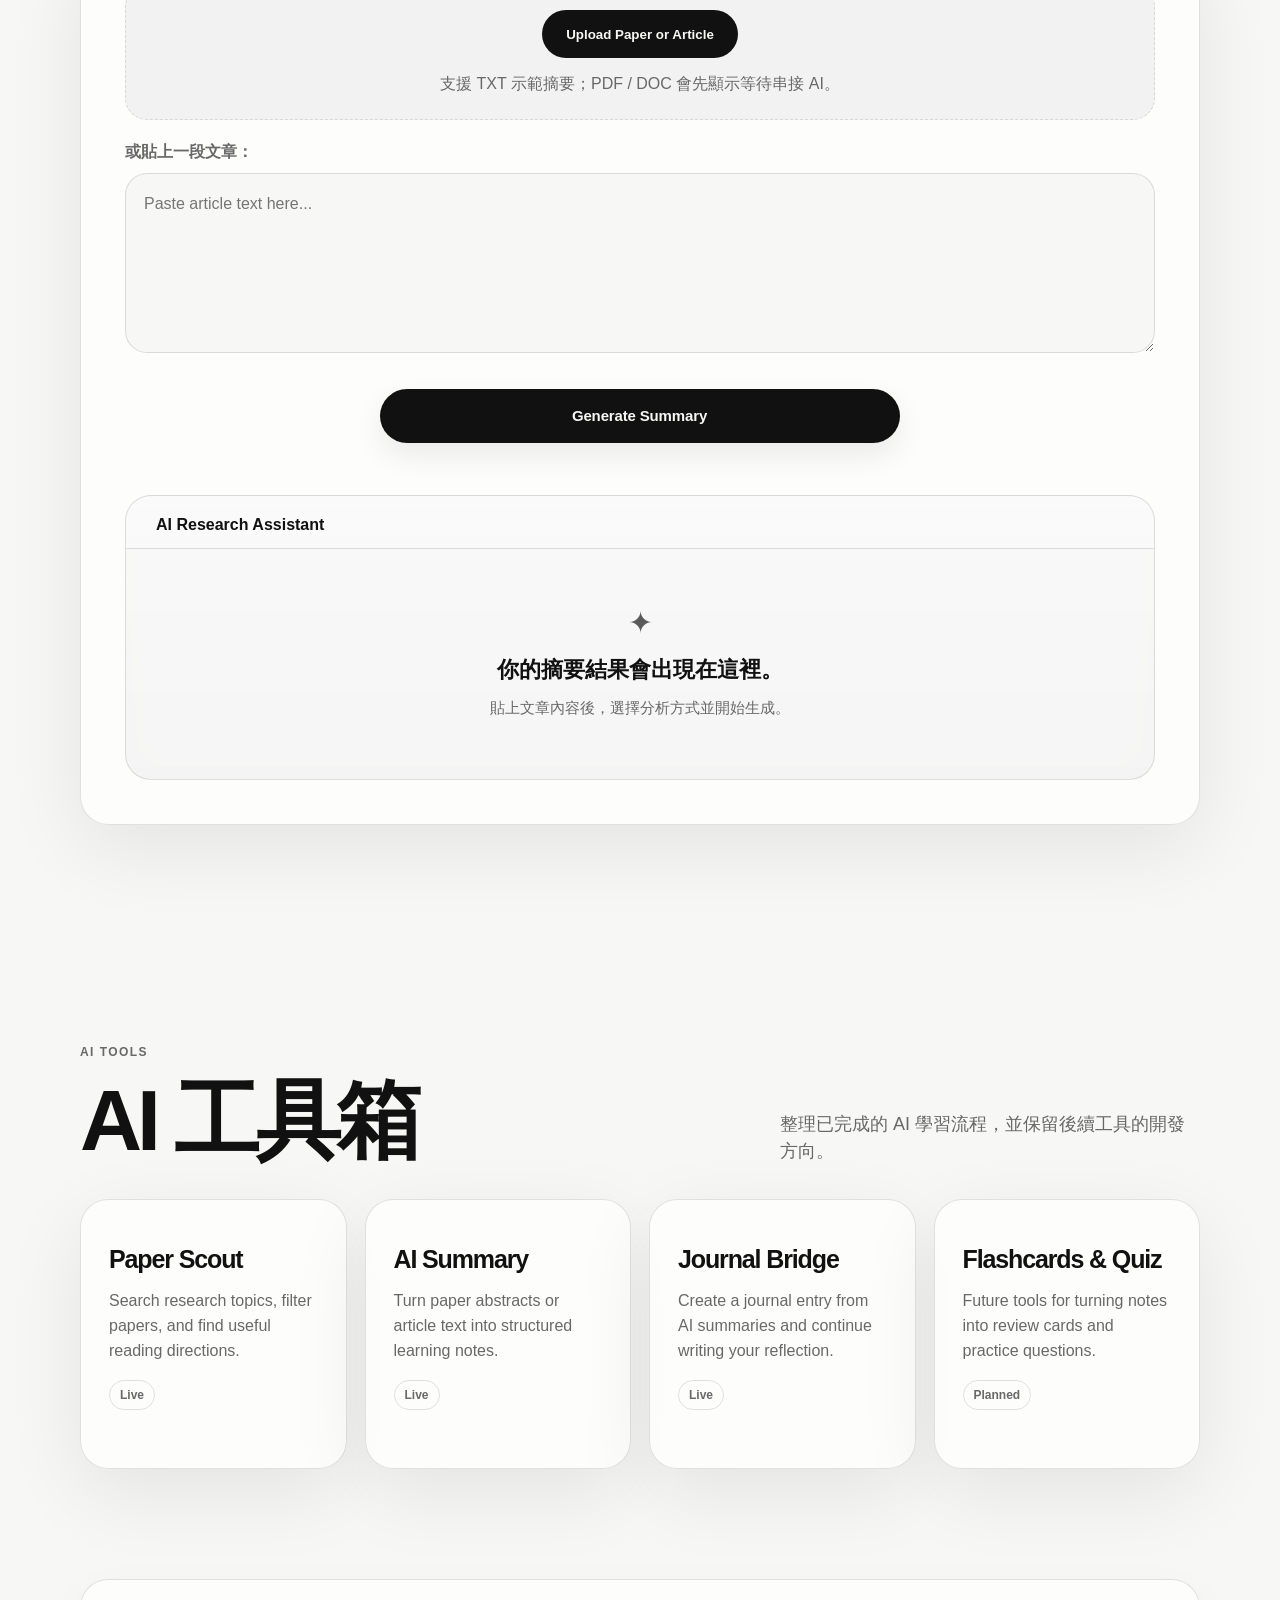
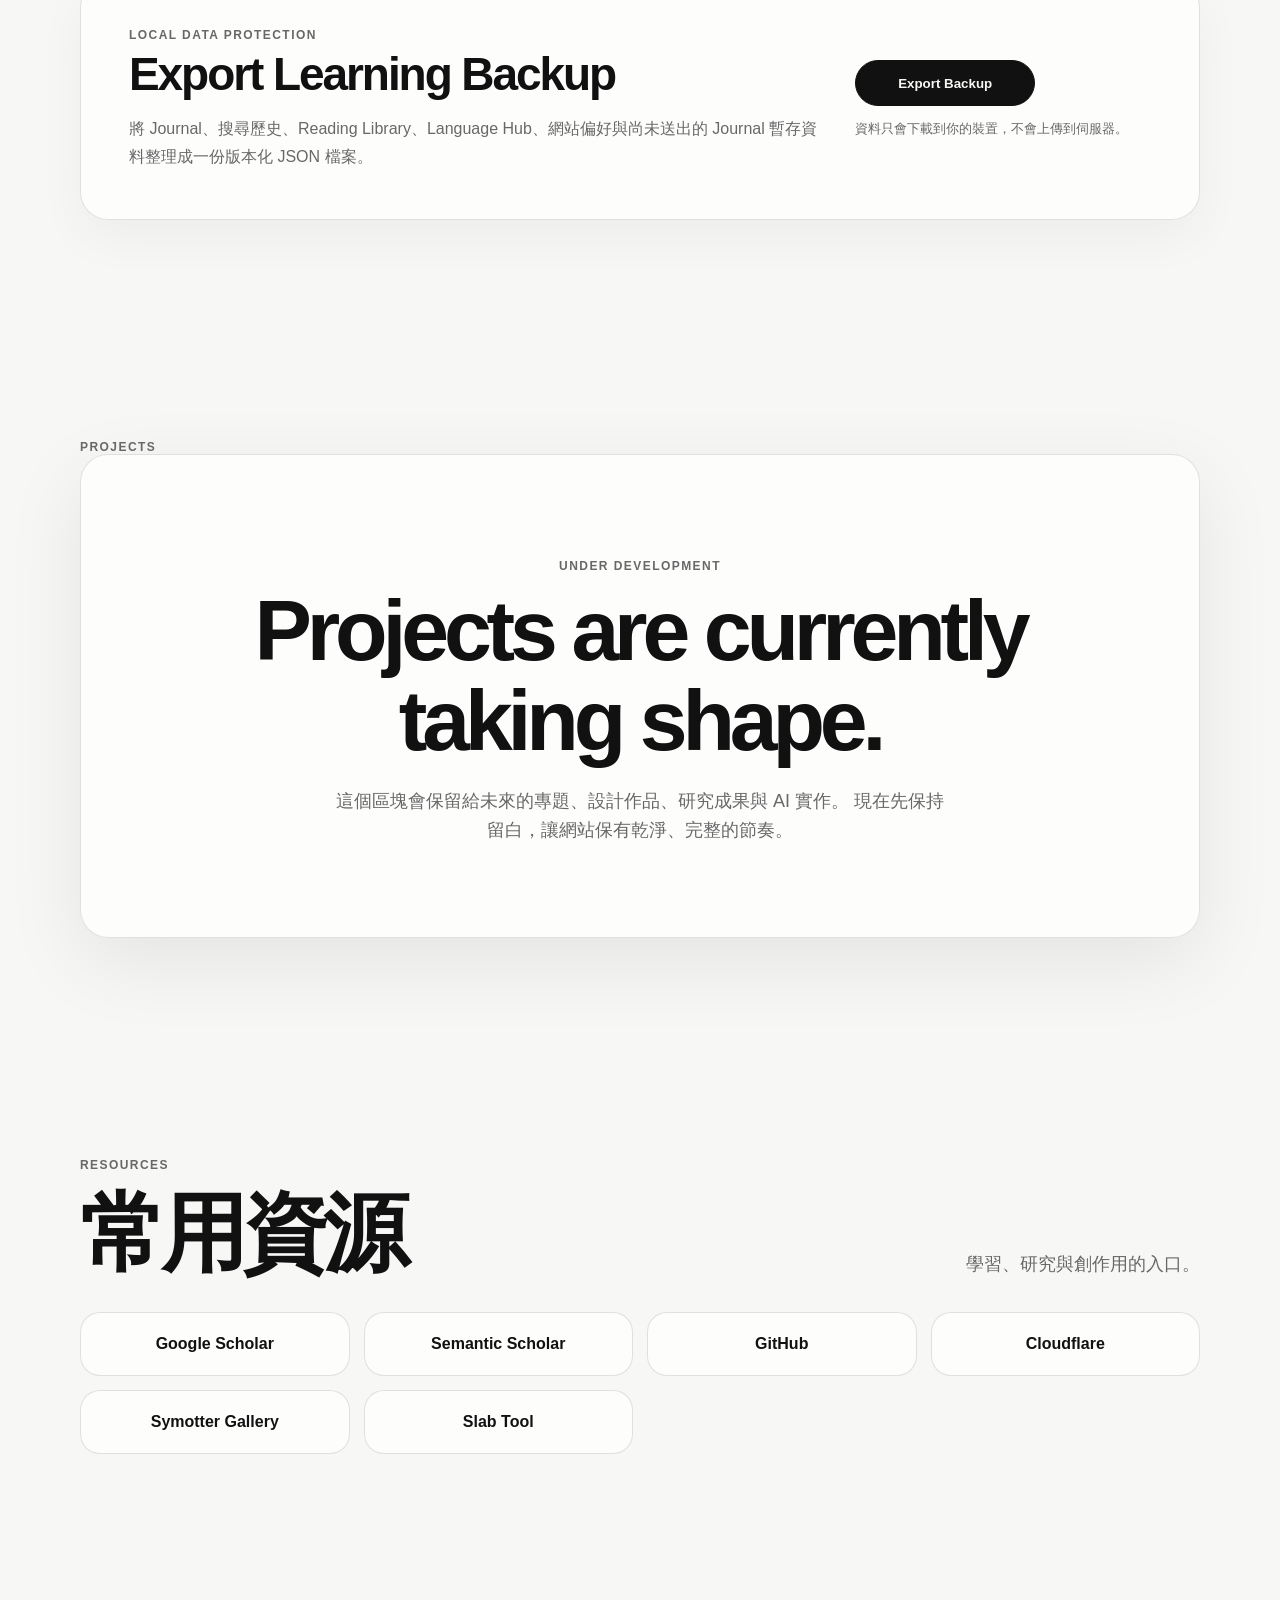
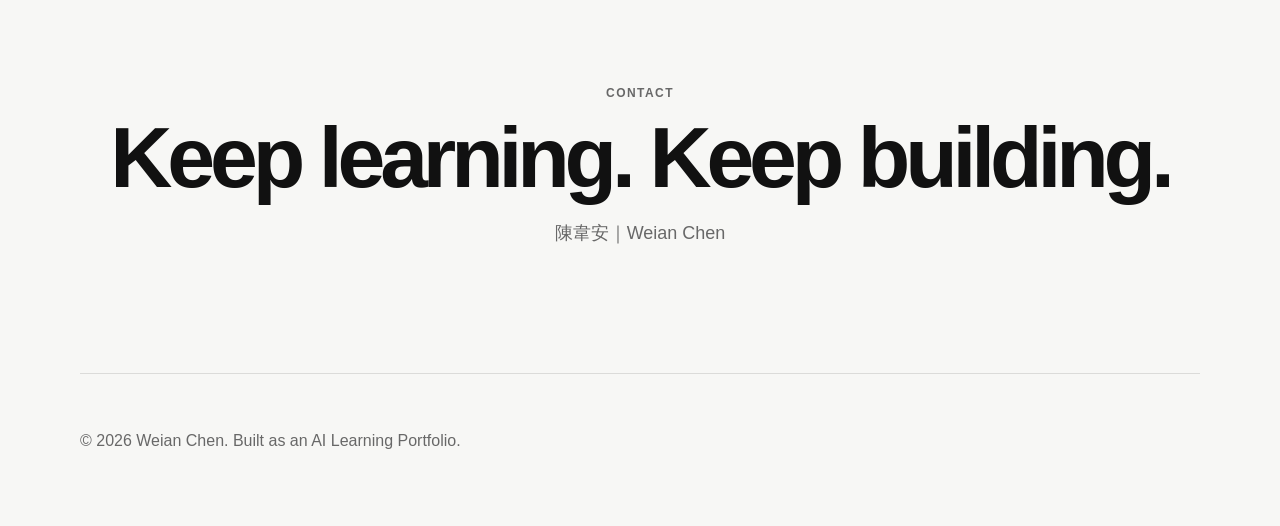
==== commit 8ebff9e9: "Add local-first Language Hub" ====
--- a/index.html
+++ b/index.html
@@ -202,7 +202,7 @@
     <small class="card-link-text">Open notes →</small>
   </a>
 
-  <a href="journal.html" class="topic-card knowledge-link">
+  <a href="language.html" class="topic-card knowledge-link">
     <span>English</span>
     <h3>Language Learning</h3>
     <p>文法、單字、口說與寫作訓練紀錄。</p>
@@ -498,8 +498,8 @@
           <p class="tiny">Local Data Protection</p>
           <h2>Export Learning Backup</h2>
           <p id="backupDescription">
-            將 Journal、搜尋歷史、Reading Library、網站偏好與尚未送出的 Journal
-            暫存資料整理成一份版本化 JSON 檔案。
+            將 Journal、搜尋歷史、Reading Library、Language Hub、網站偏好與尚未送出的
+            Journal 暫存資料整理成一份版本化 JSON 檔案。
           </p>
         </div>
 
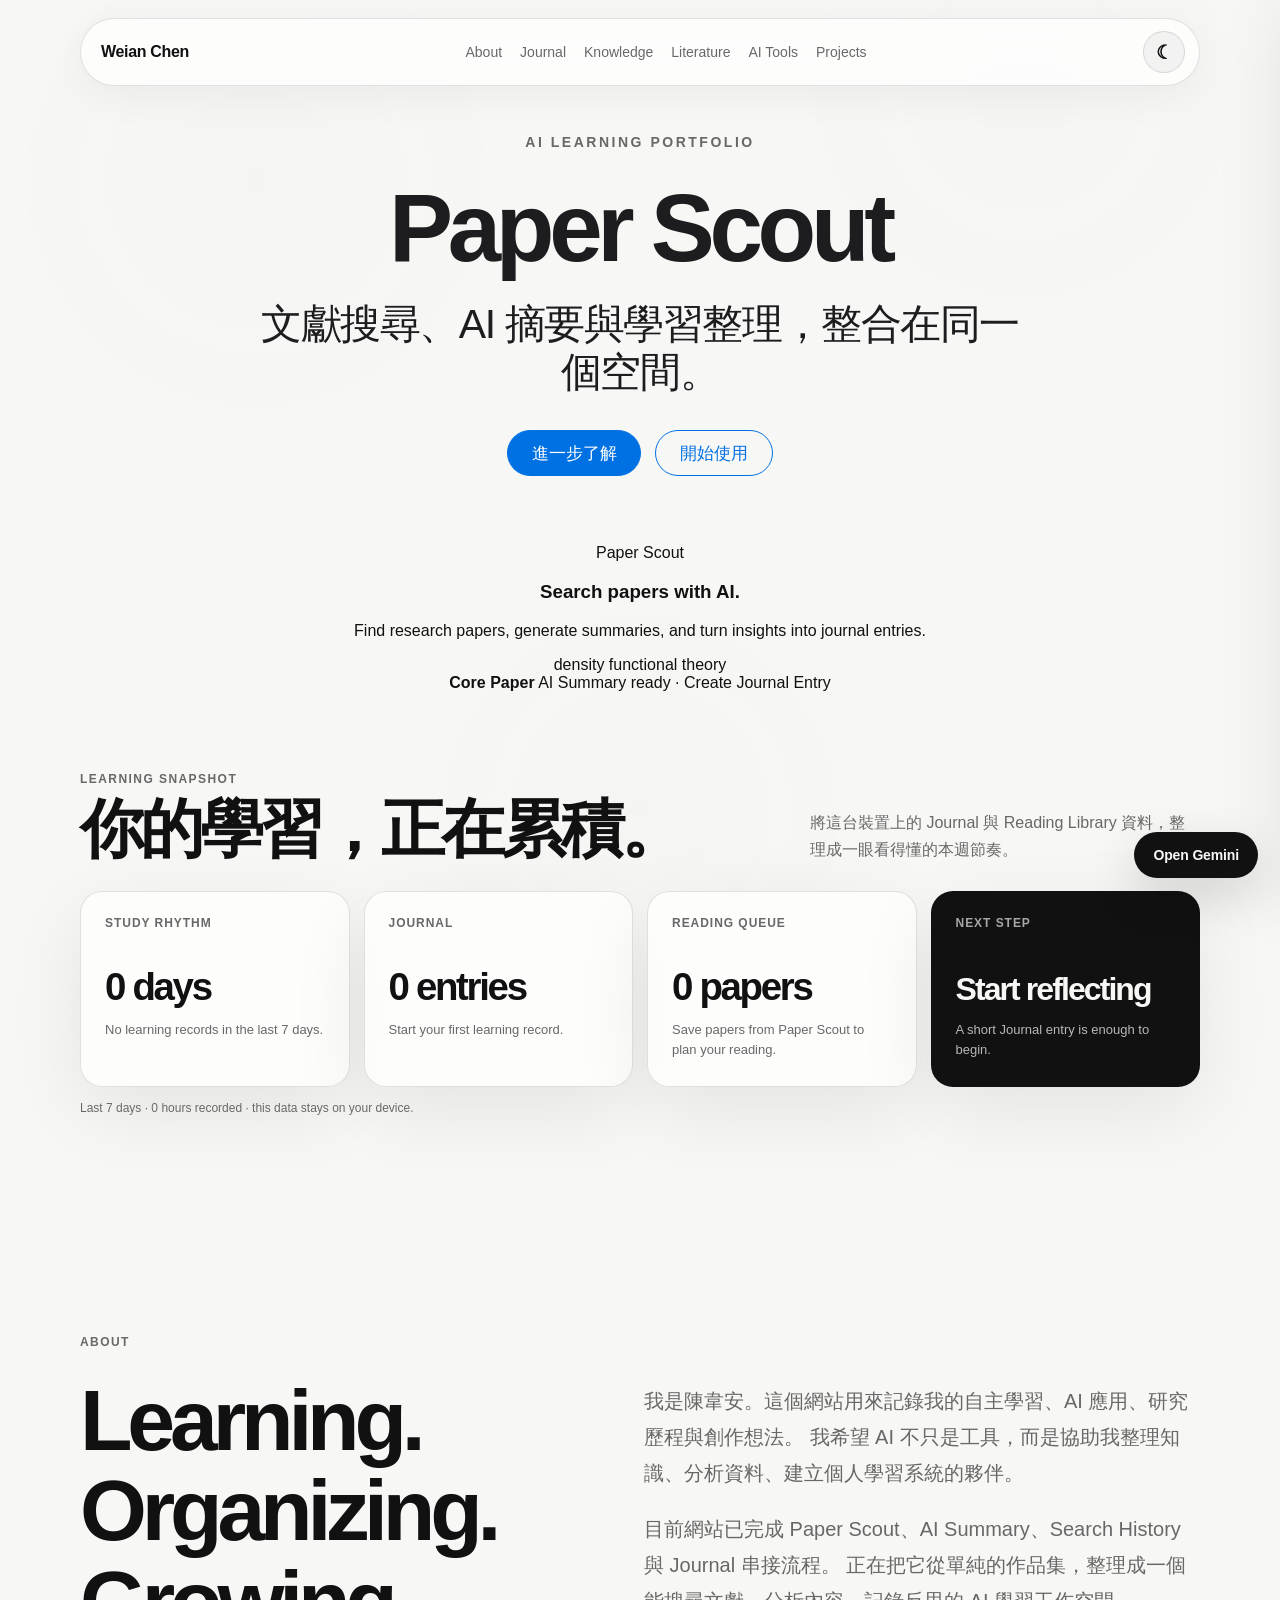
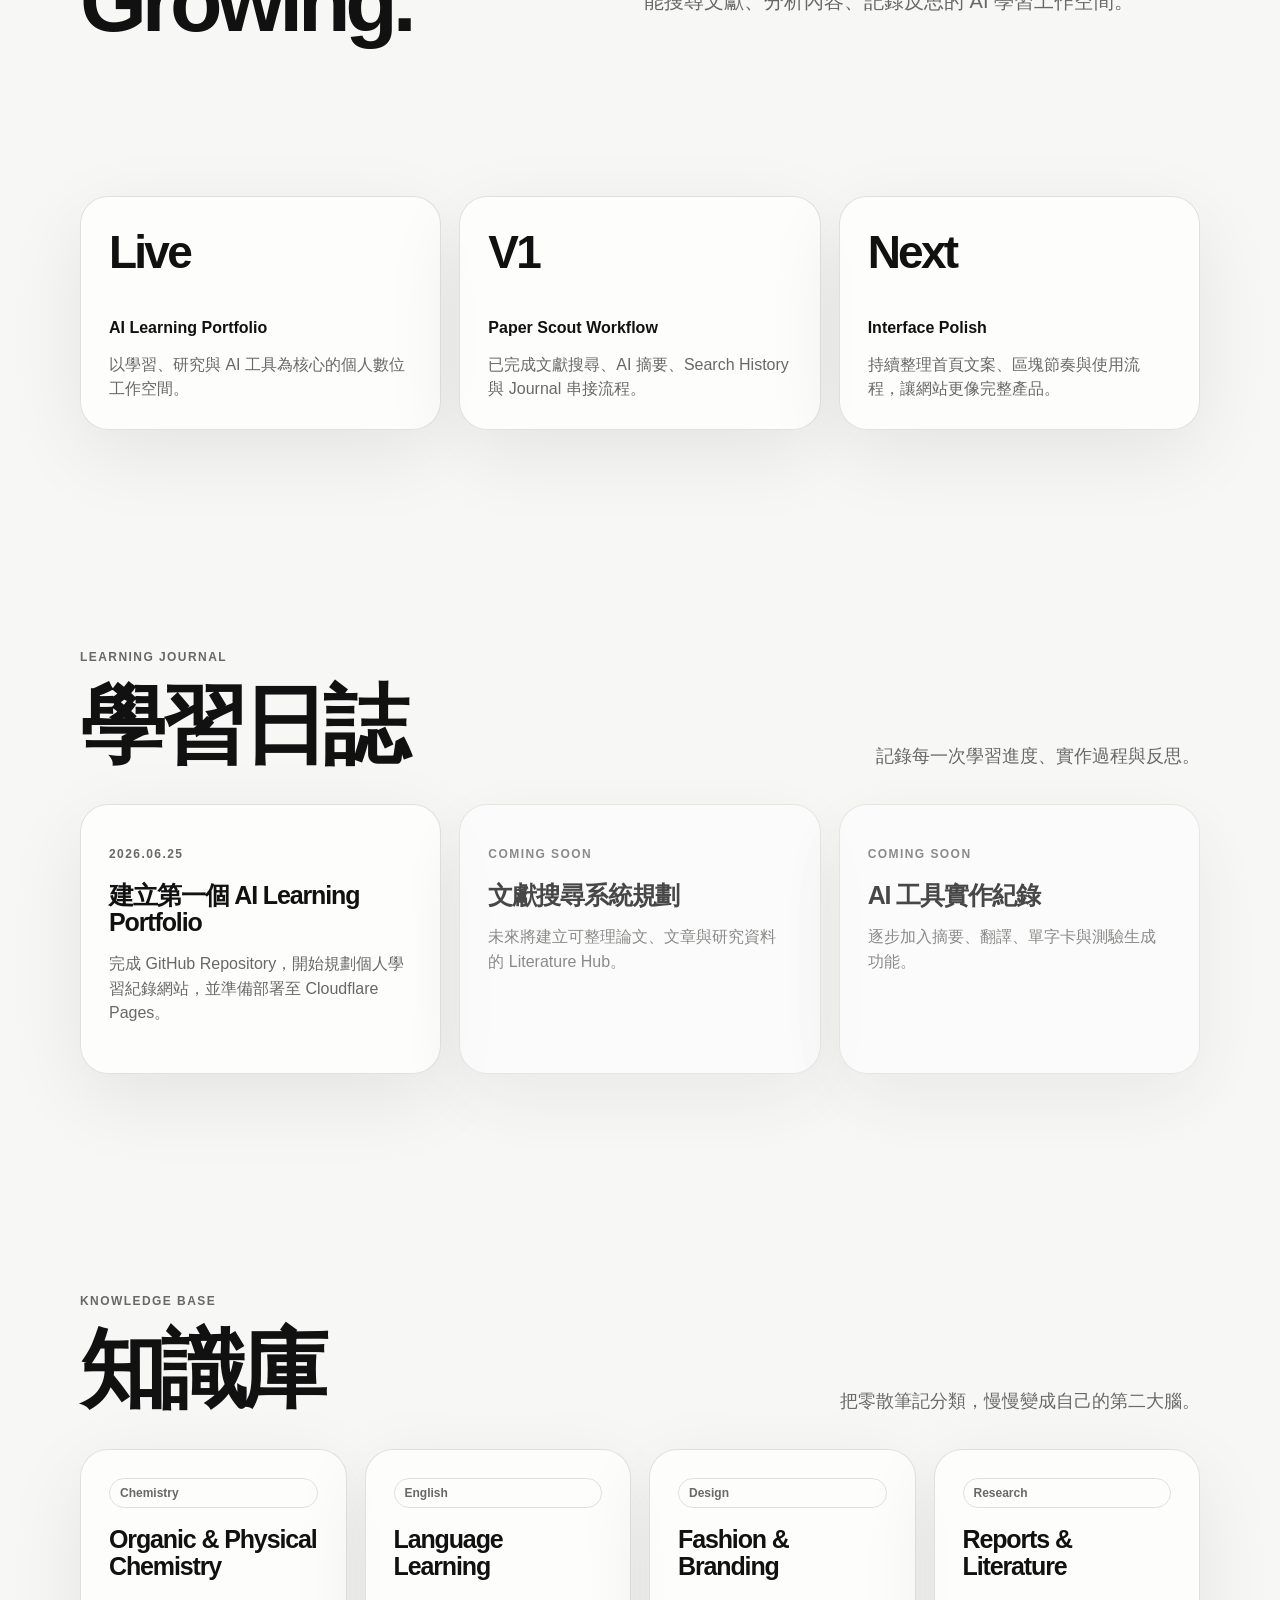
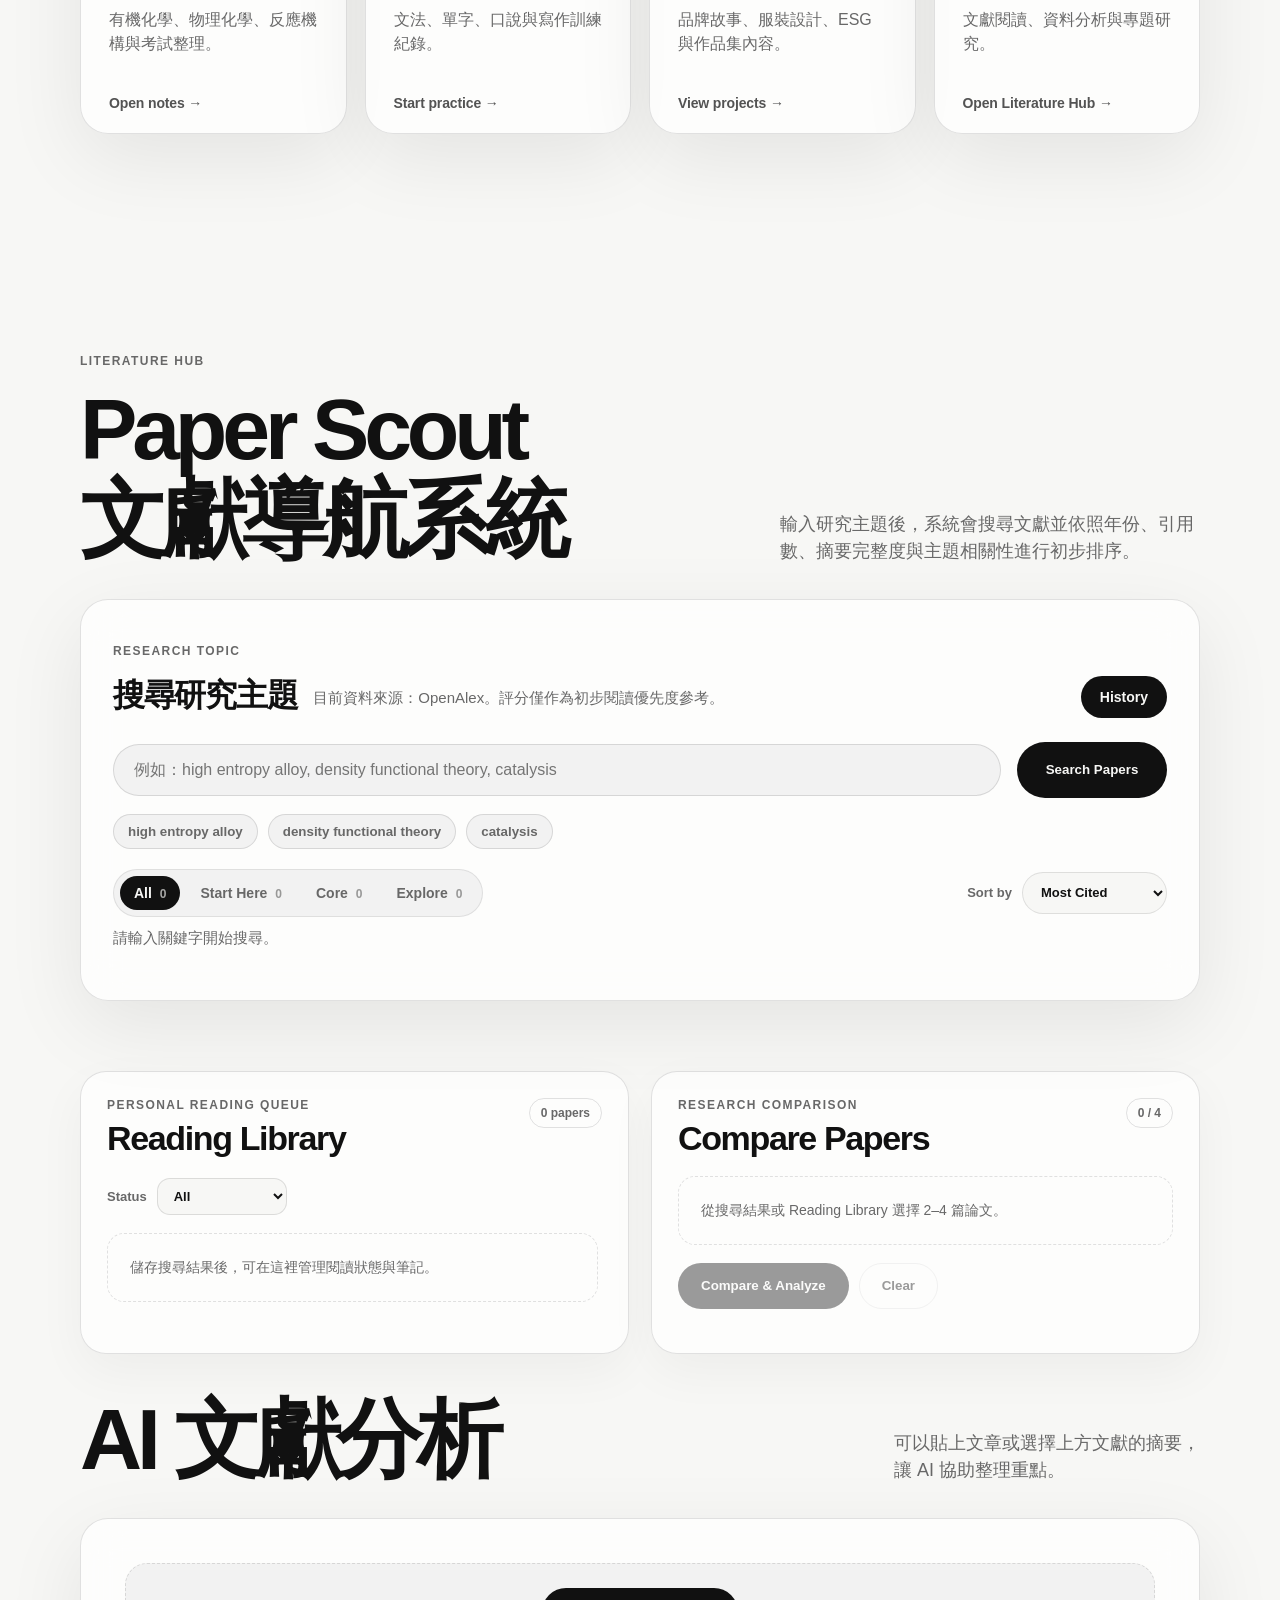
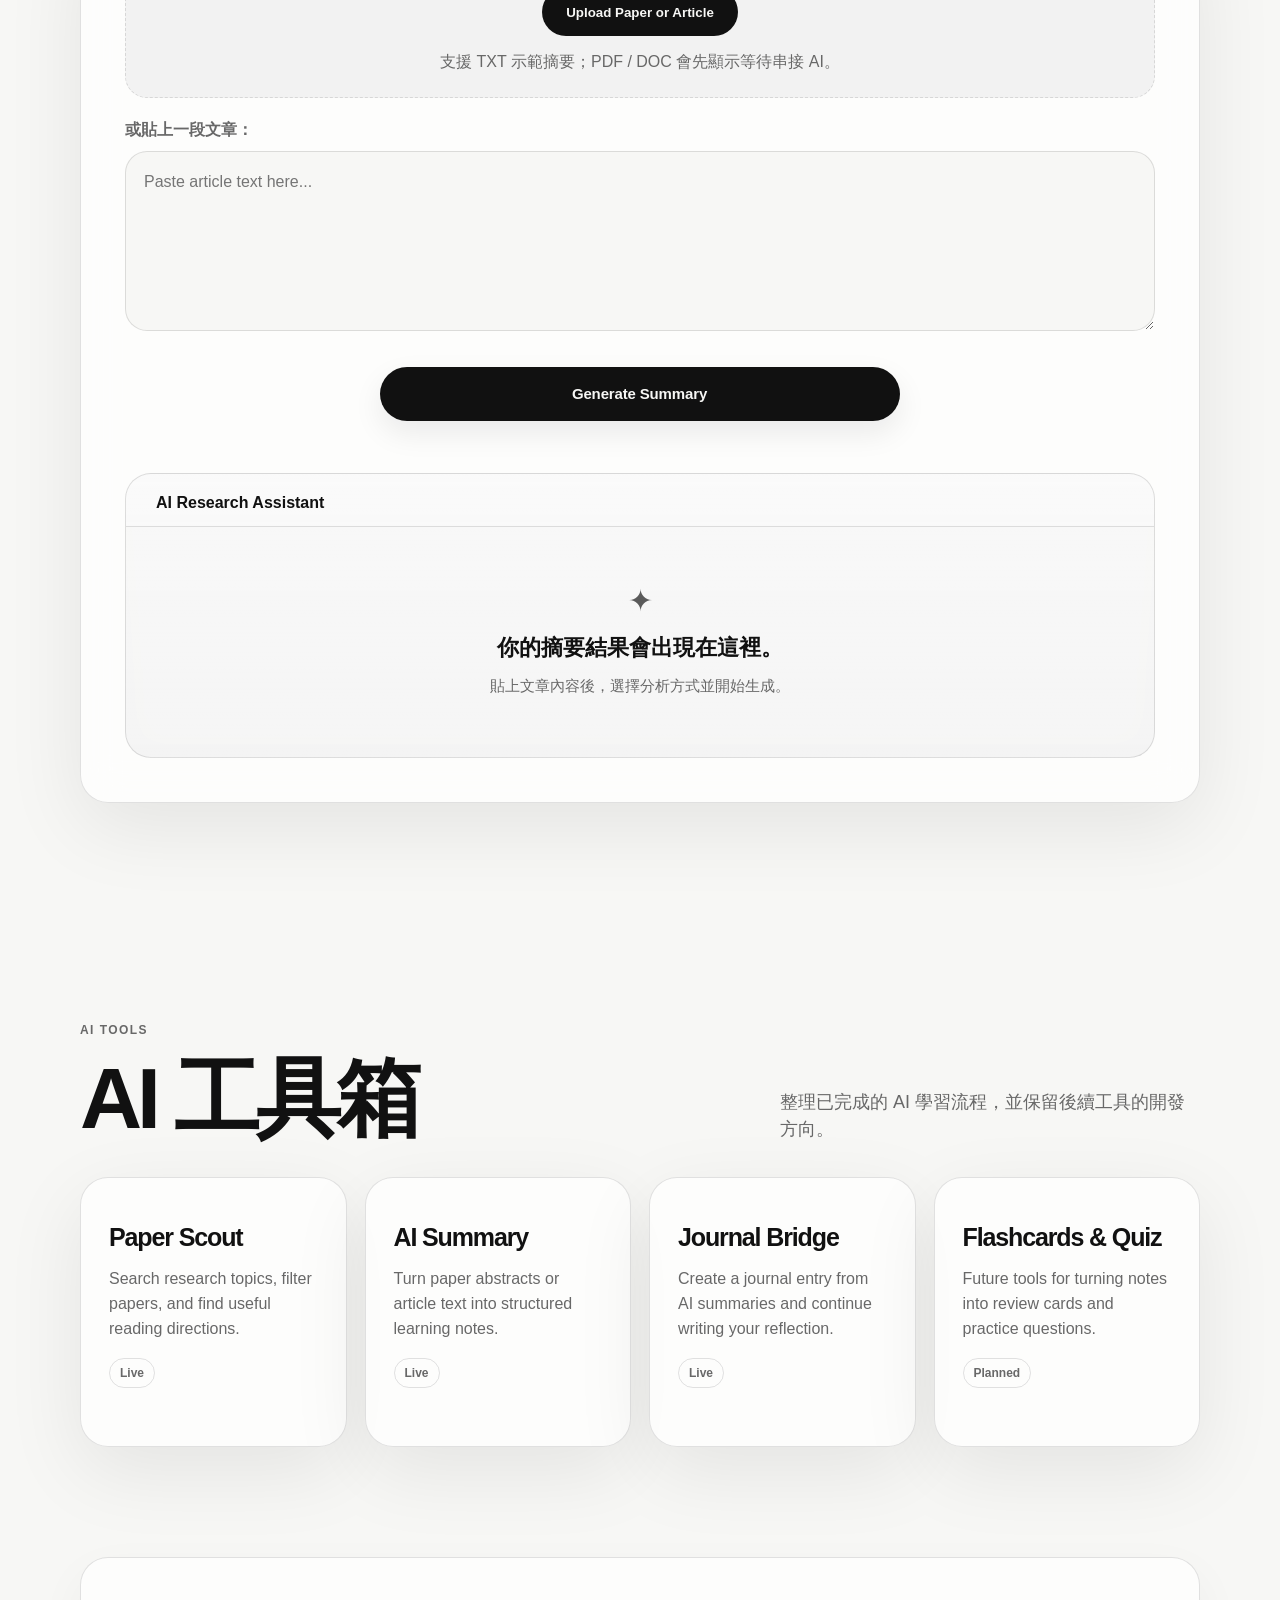
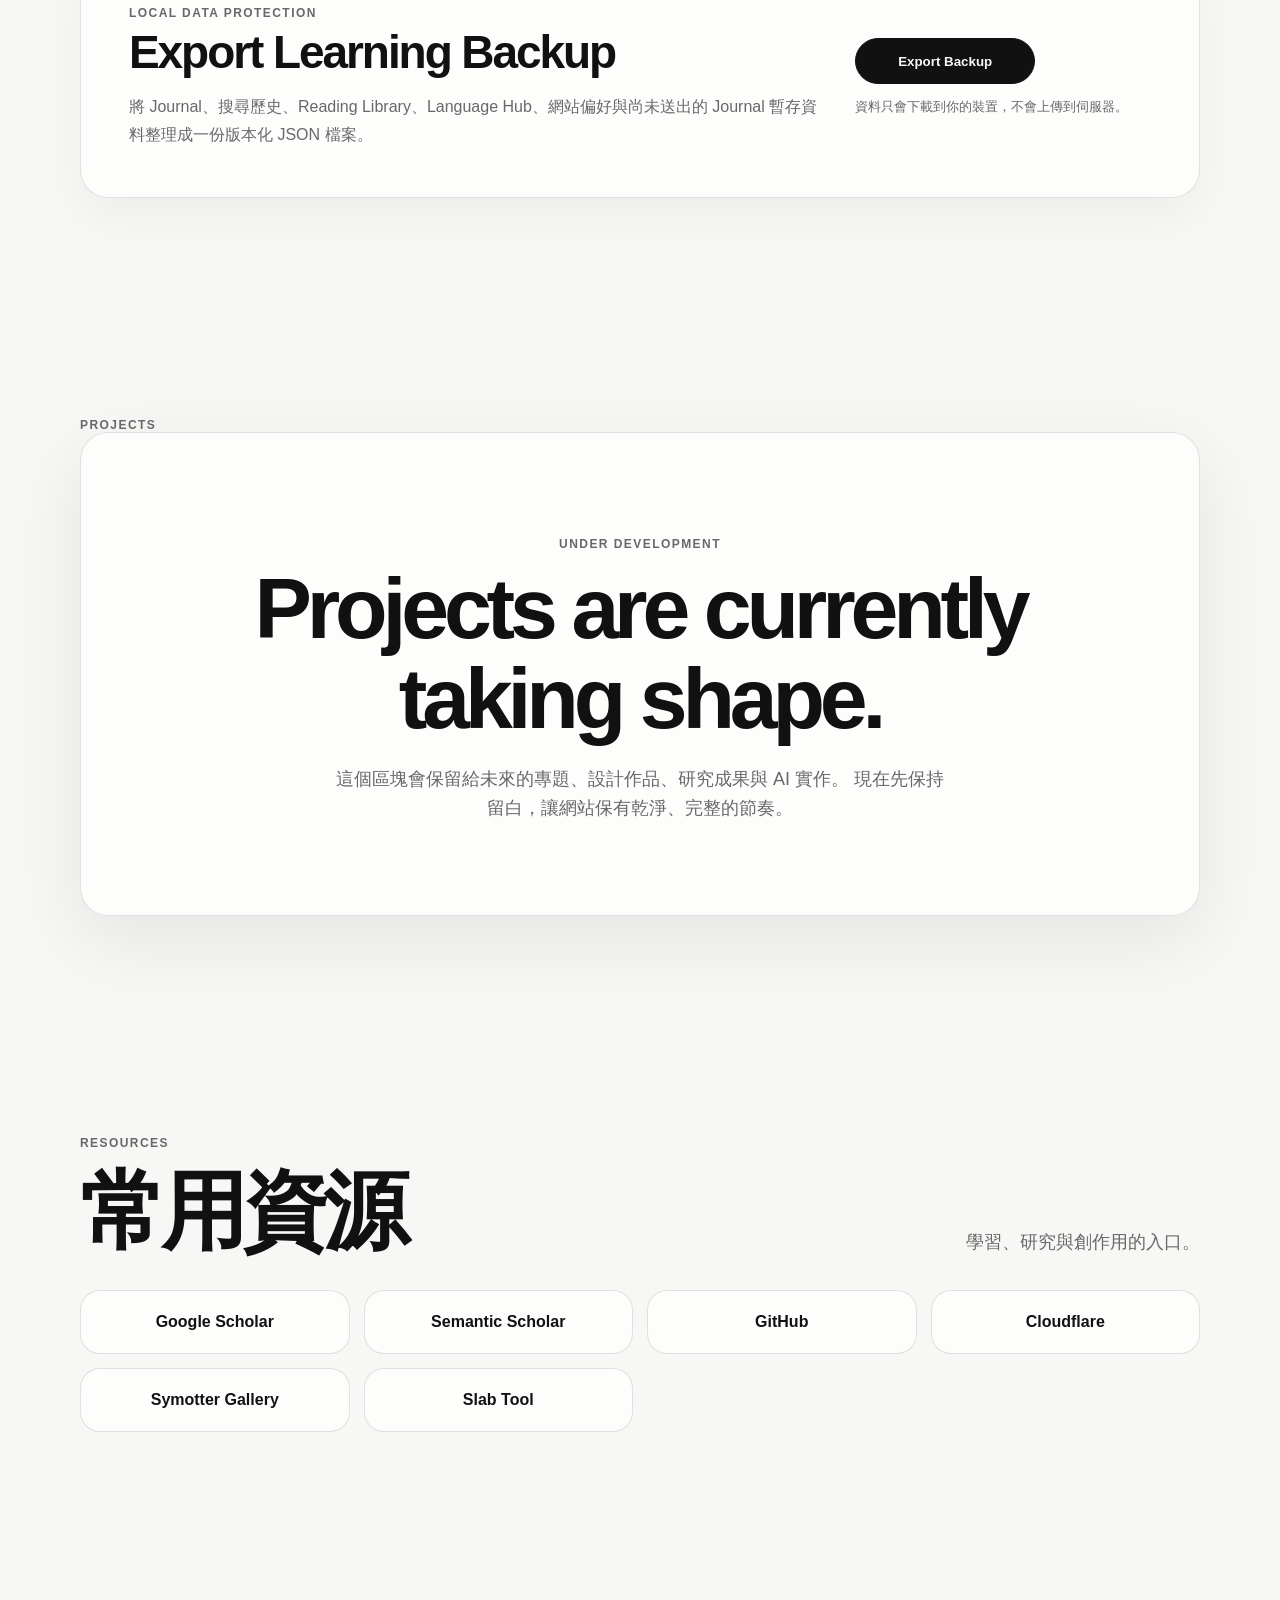
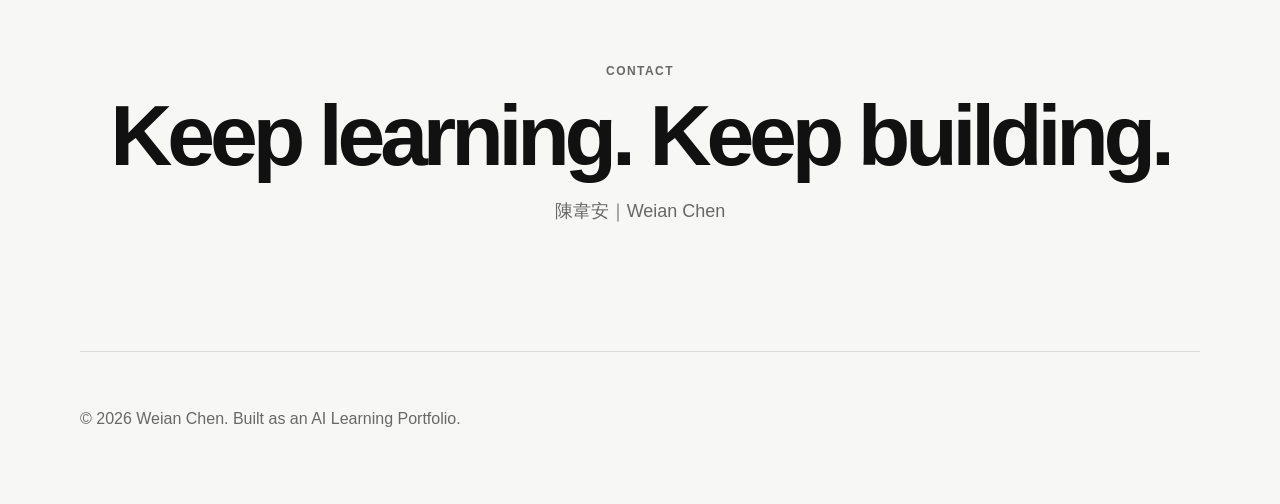
==== commit 3c881284: "Add Paper Scout citation sorting and QA docs" ====
--- a/index.html
+++ b/index.html
@@ -290,20 +290,30 @@
       <button type="button" data-topic="catalysis">catalysis</button>
     </div>
 
-    <div class="reading-filter" id="readingFilter">
-  <button type="button" class="active" data-reading-filter="all">
-    All <span class="filter-count">0</span>
-  </button>
-  <button type="button" data-reading-filter="start">
-    Start Here <span class="filter-count">0</span>
-  </button>
-  <button type="button" data-reading-filter="core">
-    Core <span class="filter-count">0</span>
-  </button>
-  <button type="button" data-reading-filter="explore">
-    Explore <span class="filter-count">0</span>
-  </button>
-</div>
+    <div class="paper-filter-row">
+      <div class="reading-filter" id="readingFilter">
+        <button type="button" class="active" data-reading-filter="all">
+          All <span class="filter-count">0</span>
+        </button>
+        <button type="button" data-reading-filter="start">
+          Start Here <span class="filter-count">0</span>
+        </button>
+        <button type="button" data-reading-filter="core">
+          Core <span class="filter-count">0</span>
+        </button>
+        <button type="button" data-reading-filter="explore">
+          Explore <span class="filter-count">0</span>
+        </button>
+      </div>
+
+      <label class="paper-sort-control" for="paperSort">
+        <span>Sort by</span>
+        <select id="paperSort">
+          <option value="citations-desc">Most Cited</option>
+          <option value="citations-asc">Least Cited</option>
+        </select>
+      </label>
+    </div>
 
     <div id="paperStatus" class="paper-status">
       請輸入關鍵字開始搜尋。
--- a/styles.css
+++ b/styles.css
@@ -603,15 +603,27 @@
   transform: scale(0.96);
 }
 
+.paper-filter-row {
+  display: flex;
+  align-items: center;
+  justify-content: space-between;
+  gap: 16px;
+  margin: 18px 0 4px;
+}
+
 .reading-filter {
   display: inline-flex;
   align-items: center;
   gap: 6px;
-  margin: 18px 0 4px;
+  margin: 0;
   padding: 6px;
   border-radius: 999px;
   background: rgba(120, 120, 120, 0.08);
   border: 1px solid rgba(120, 120, 120, 0.16);
+}
+
+.paper-filter-row .reading-filter {
+  margin: 0;
 }
 
 .reading-filter button {
@@ -643,6 +655,32 @@
   margin-left: 4px;
   opacity: 0.65;
   font-size: 12px;
+}
+
+.paper-sort-control {
+  display: inline-flex;
+  align-items: center;
+  gap: 10px;
+  flex: 0 0 auto;
+  color: var(--muted);
+  font-size: 13px;
+  font-weight: 700;
+}
+
+.paper-sort-control select {
+  min-height: 42px;
+  padding: 0 38px 0 14px;
+  border: 1px solid rgba(120, 120, 120, 0.2);
+  border-radius: 999px;
+  background: var(--bg);
+  color: var(--text);
+  font: inherit;
+  cursor: pointer;
+}
+
+.paper-sort-control select:focus-visible {
+  outline: 2px solid var(--text);
+  outline-offset: 2px;
 }
 
 .paper-status {
@@ -1420,6 +1458,12 @@
 }
 
 @media (max-width: 760px) {
+  .paper-filter-row {
+    align-items: stretch;
+    flex-direction: column;
+    gap: 10px;
+  }
+
   .paper-search-header,
   .paper-card-top {
     flex-direction: column;
@@ -1441,6 +1485,14 @@
 
   .reading-filter button {
     white-space: nowrap;
+  }
+
+  .paper-sort-control {
+    justify-content: space-between;
+  }
+
+  .paper-sort-control select {
+    min-width: 150px;
   }
 
   .paper-score {
